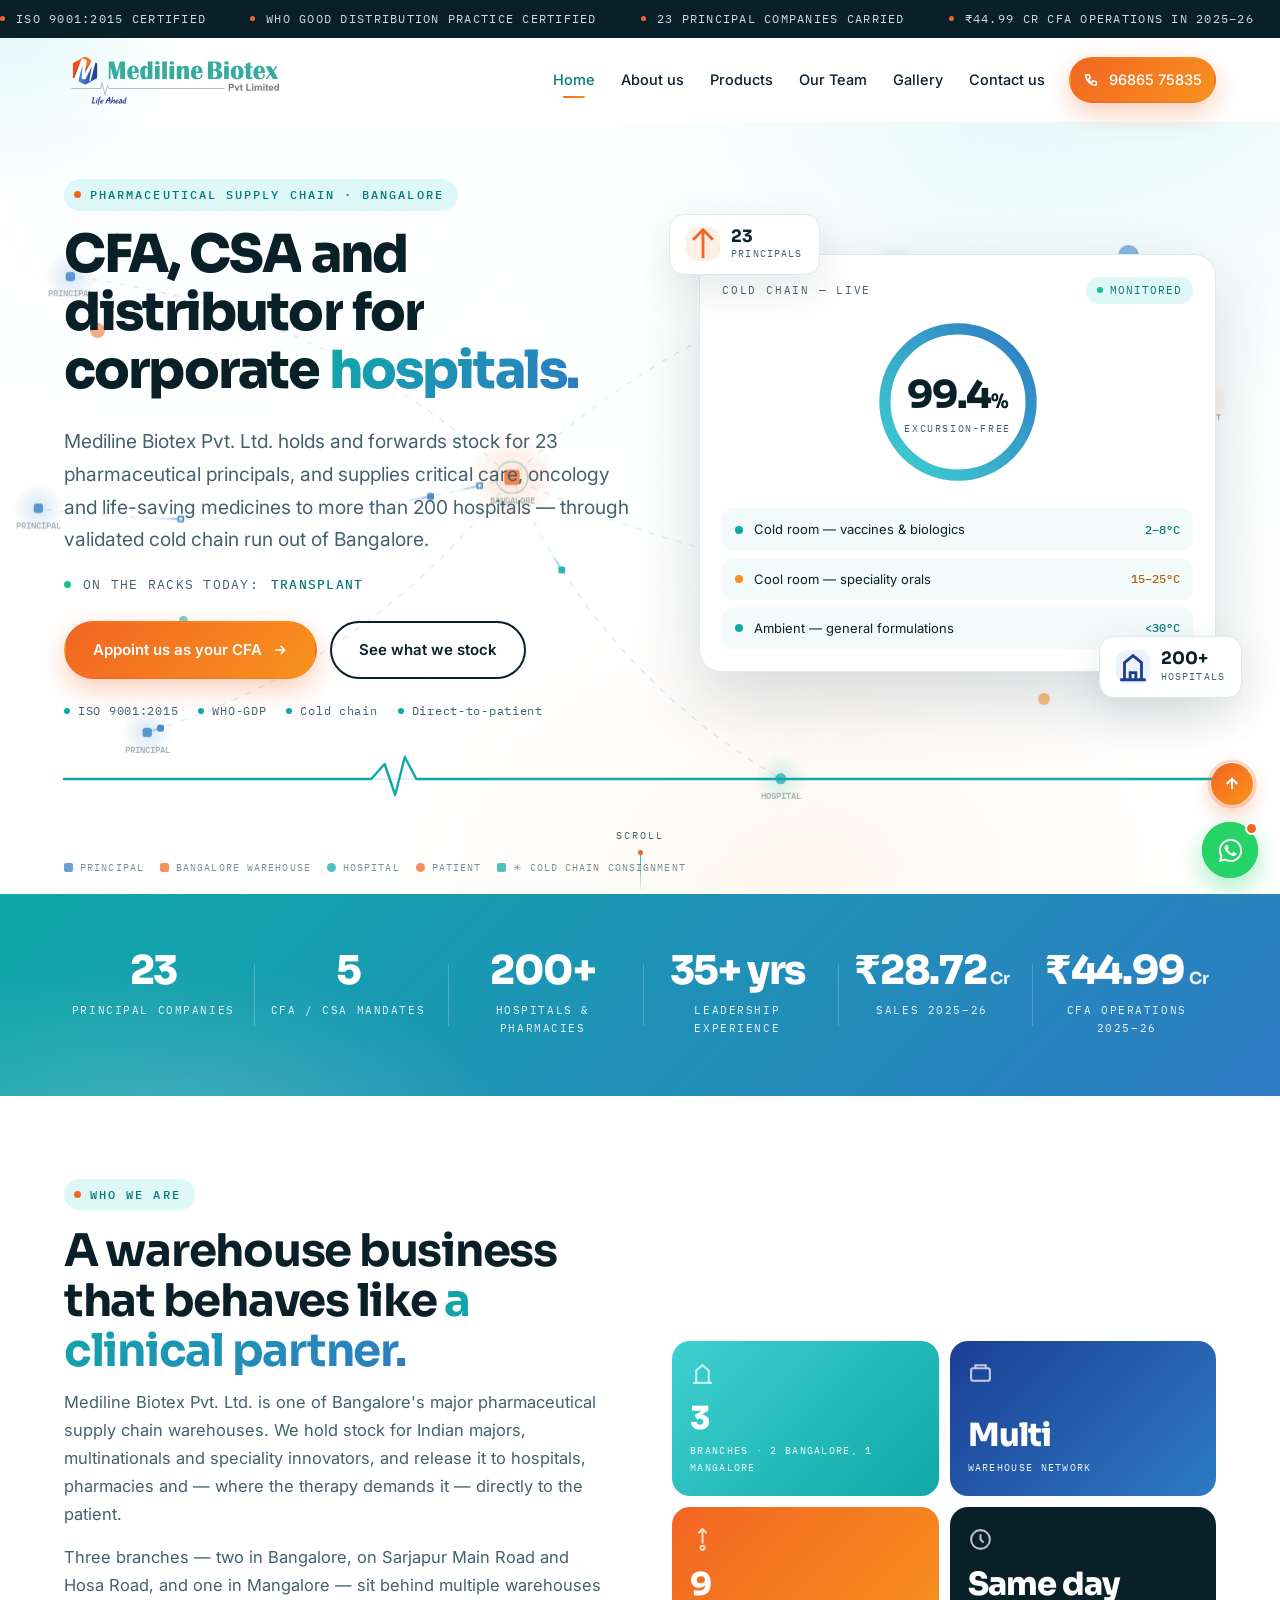
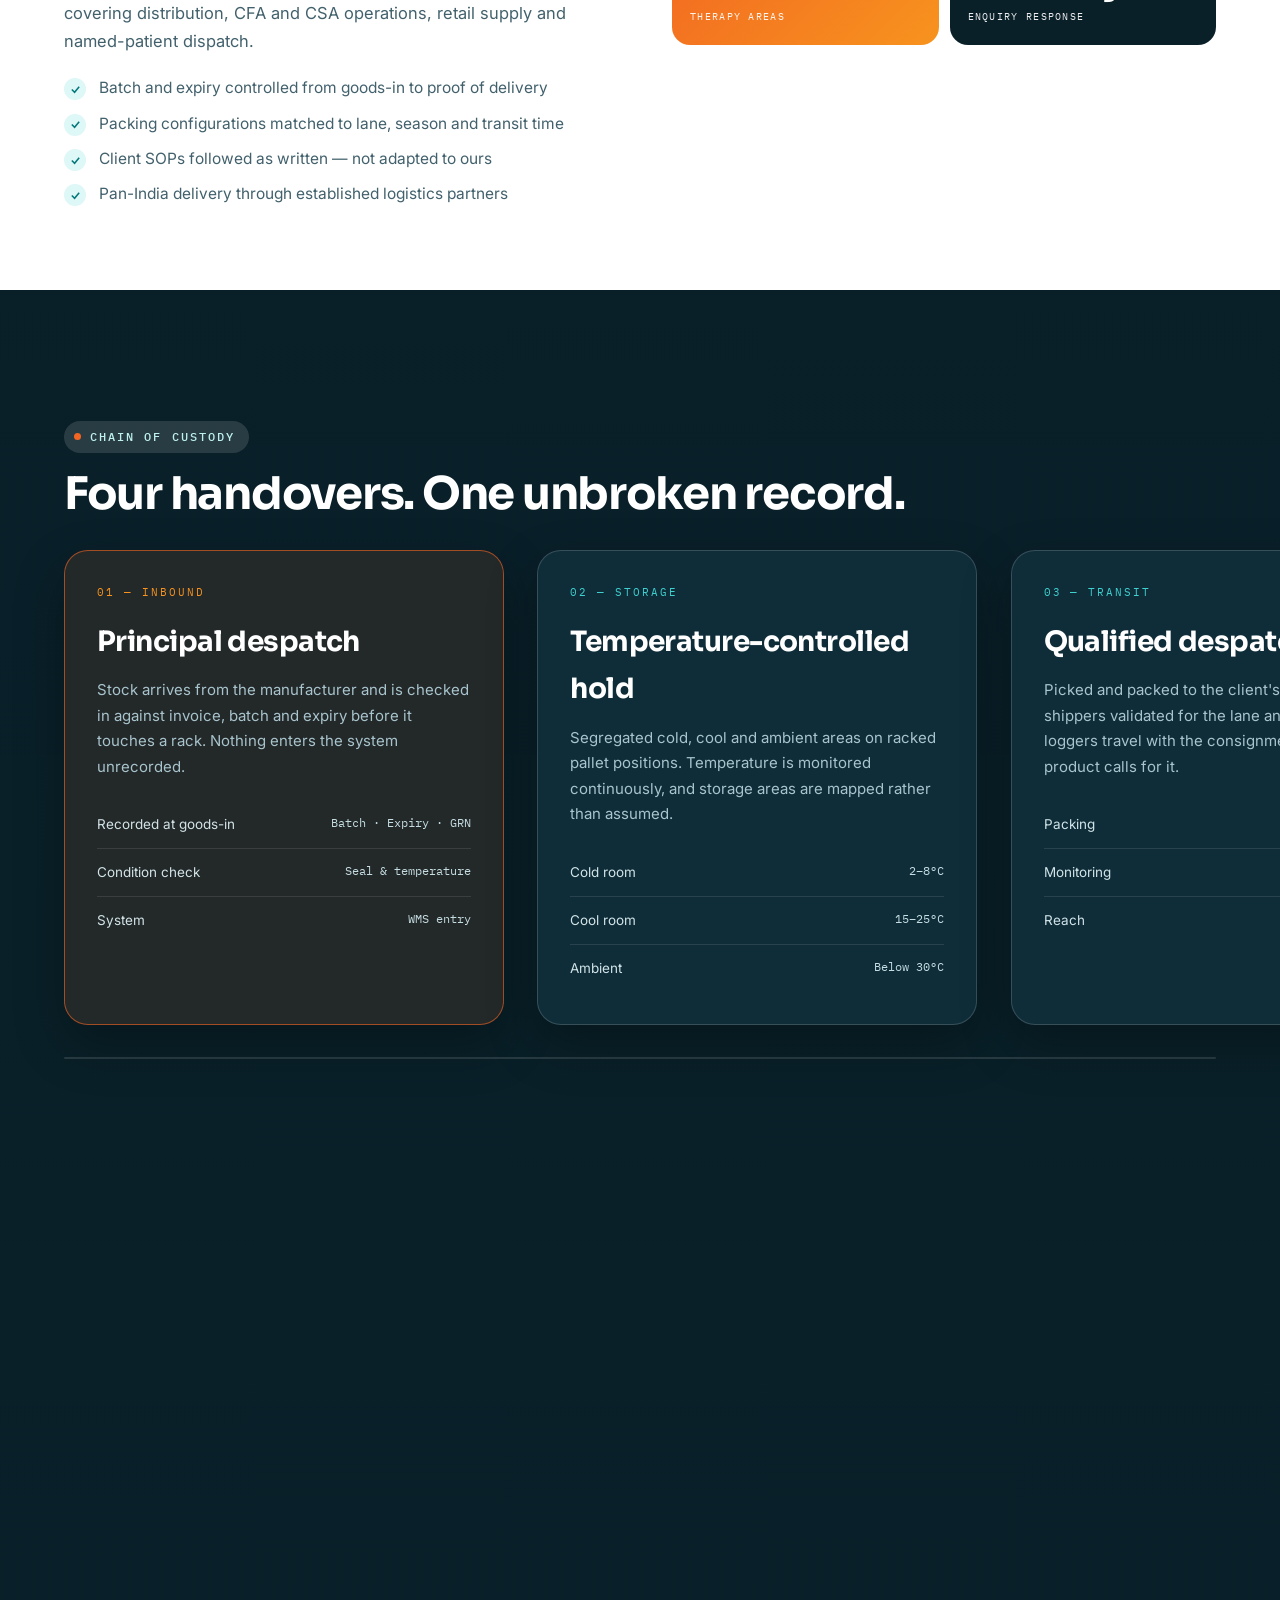
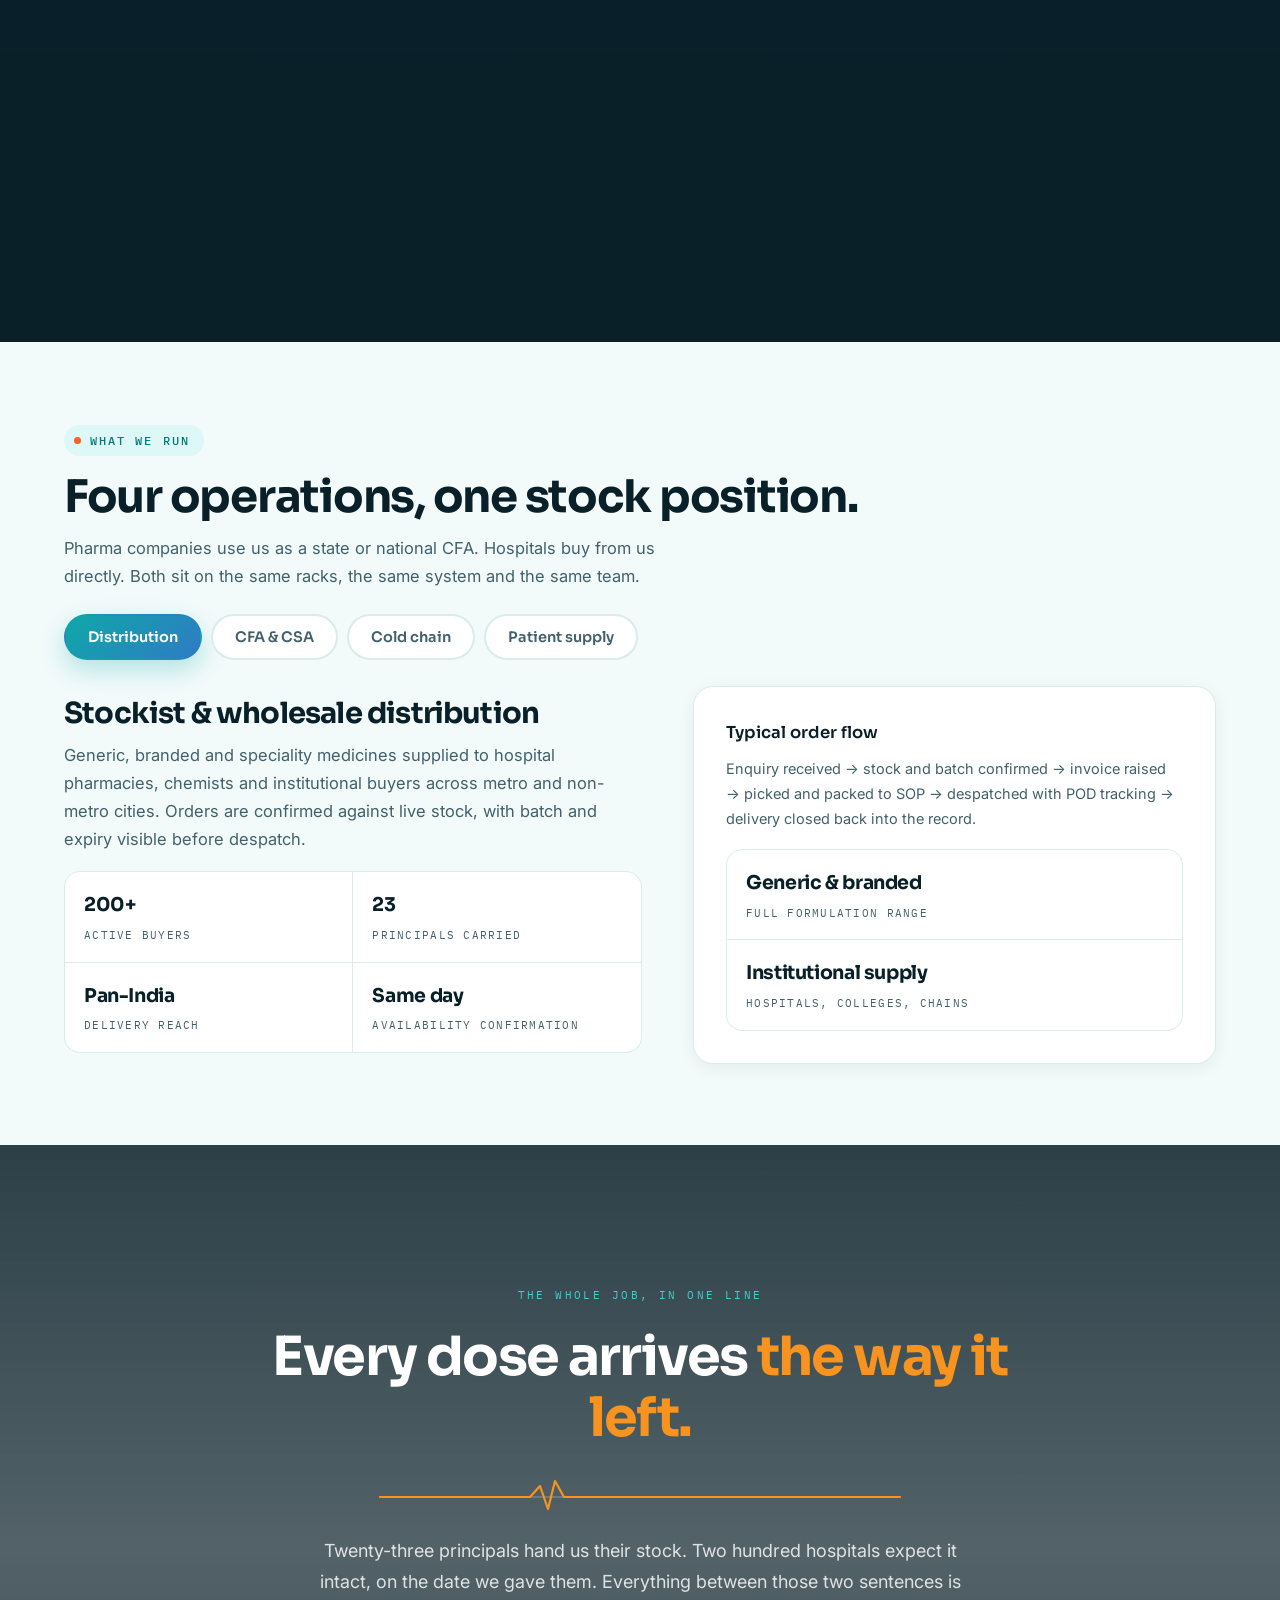
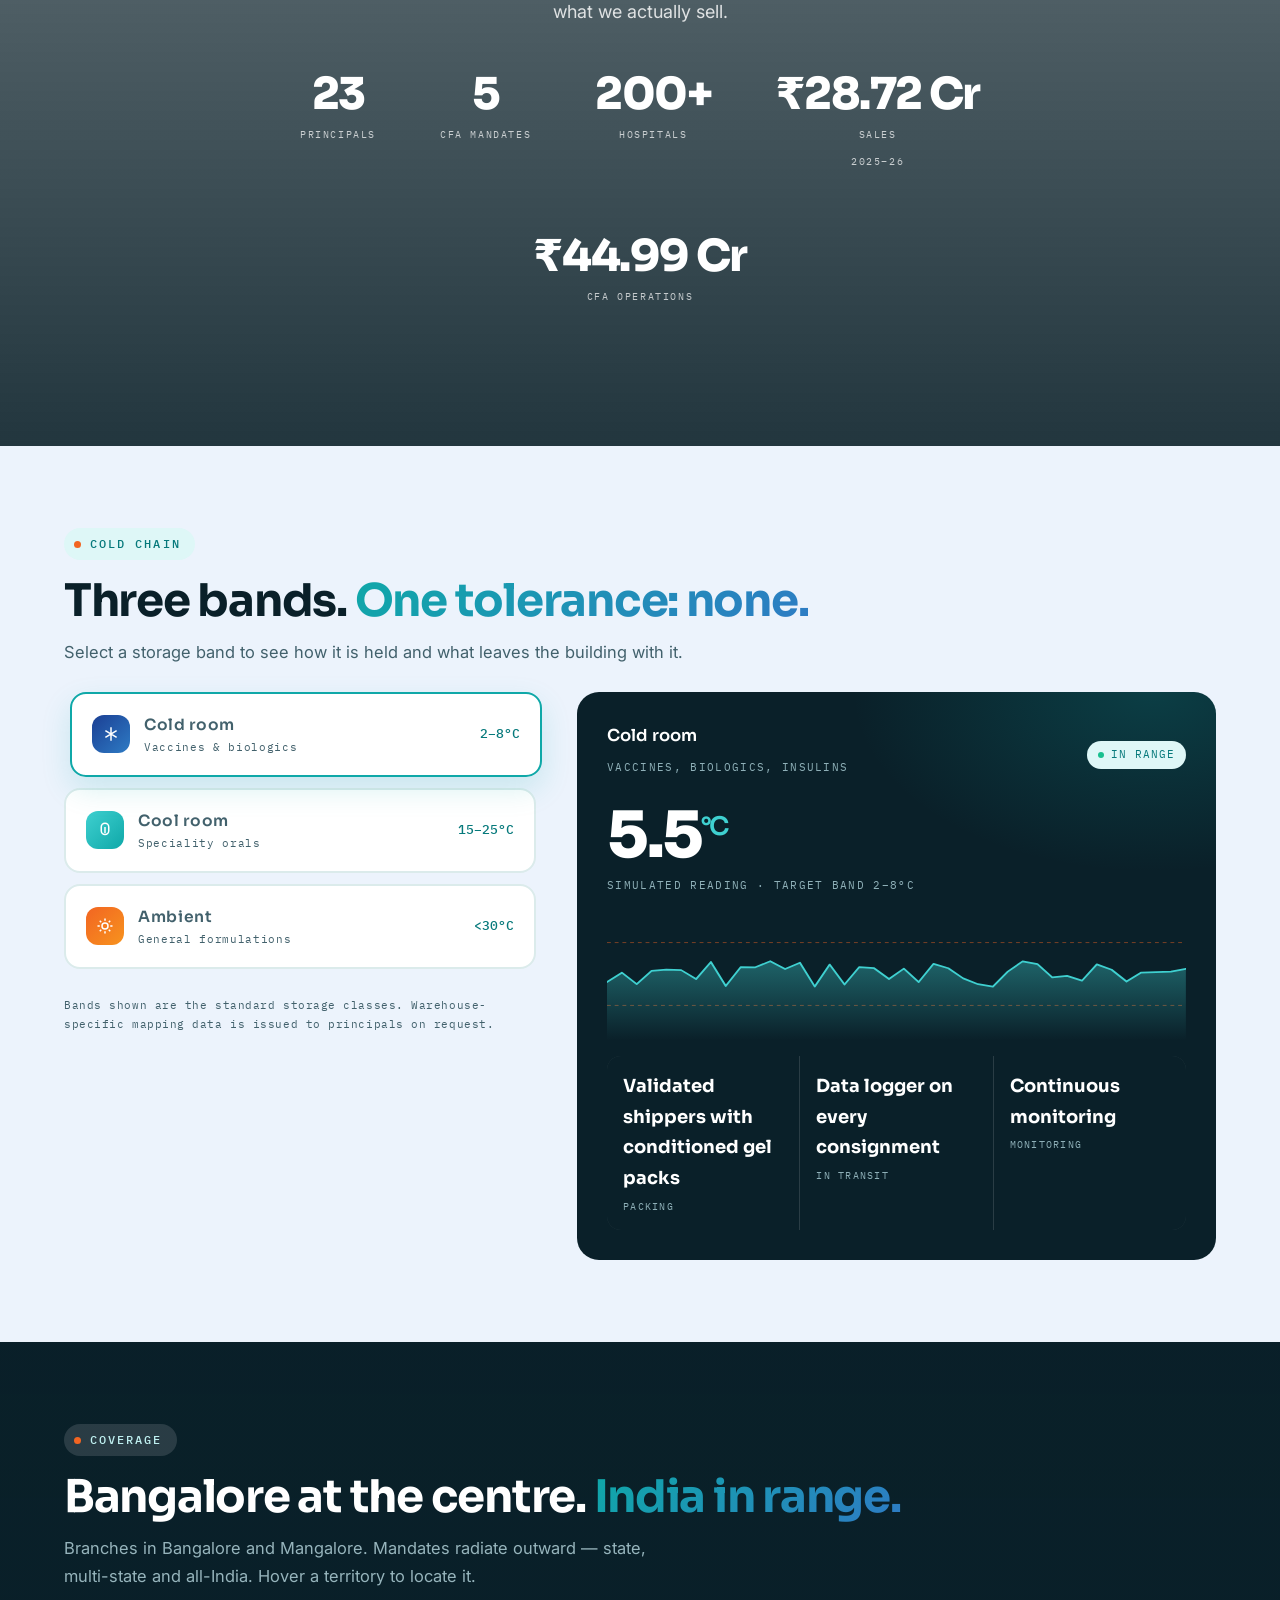
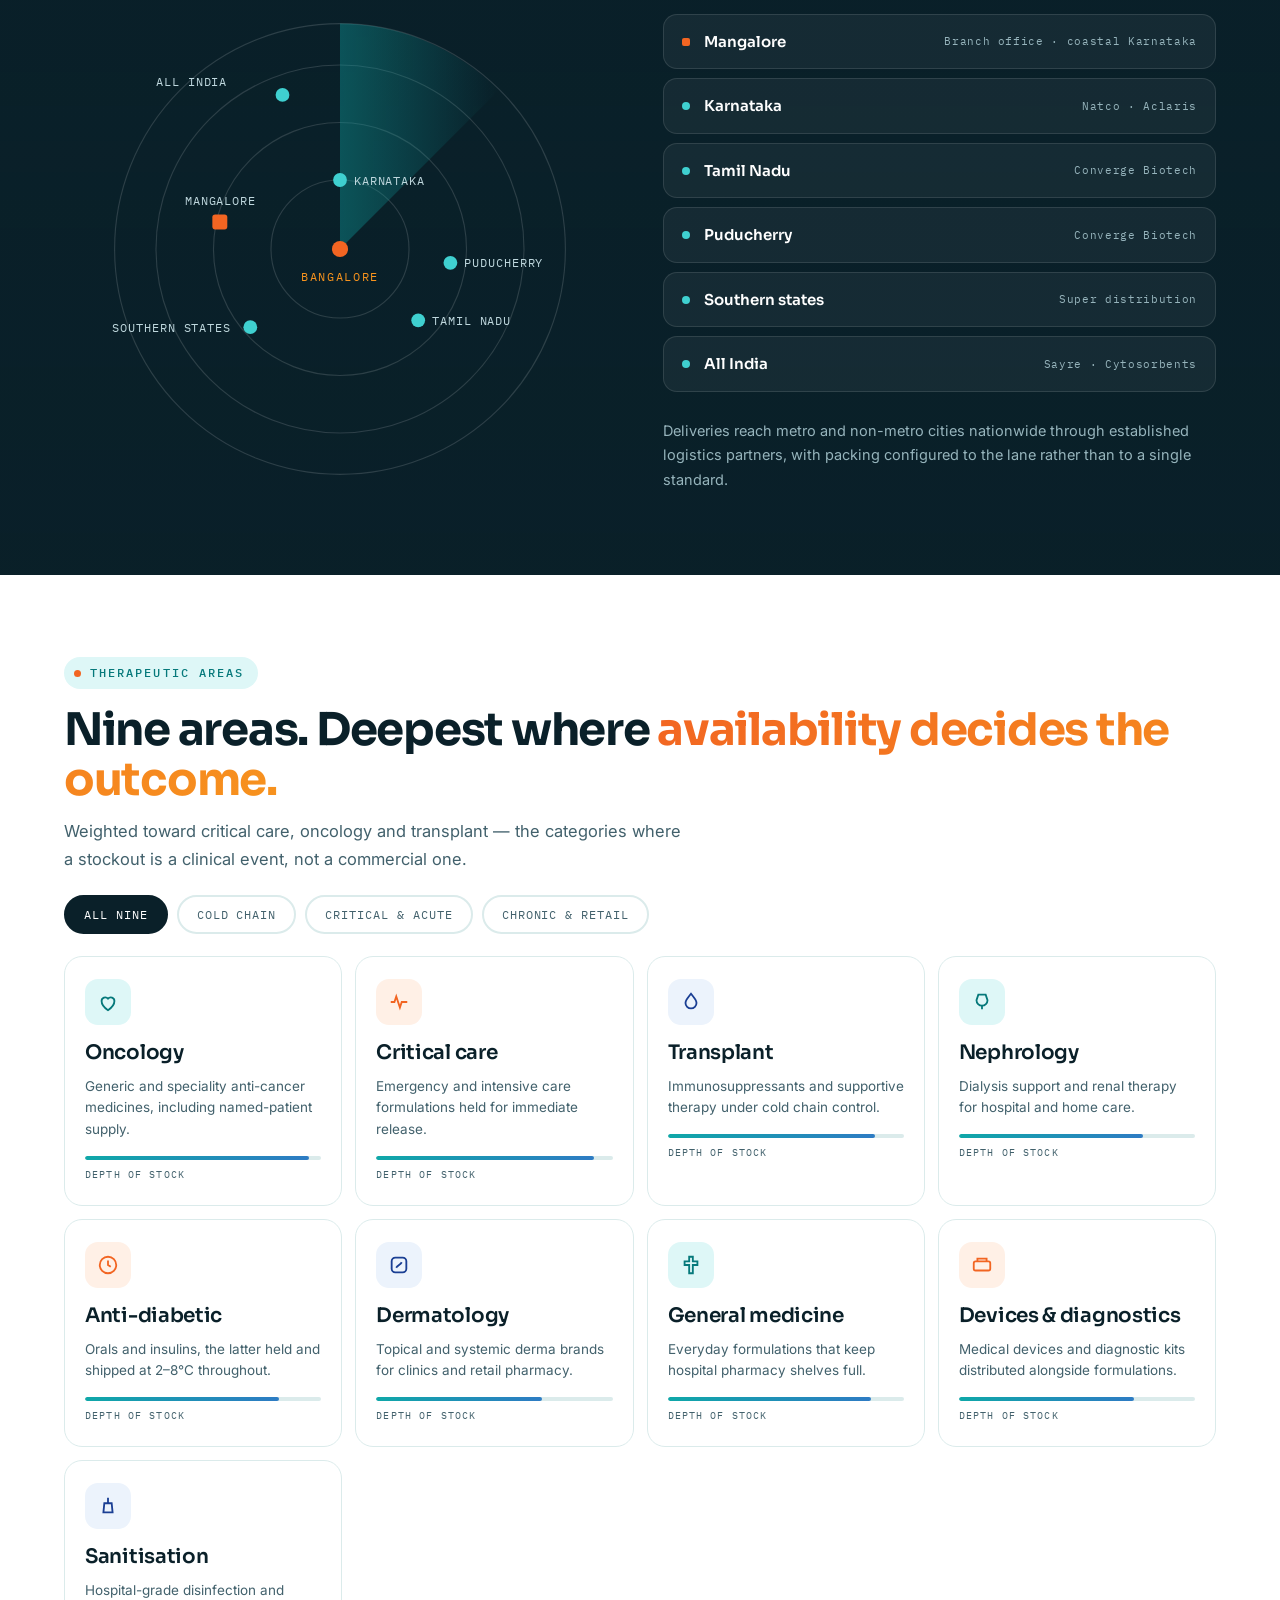
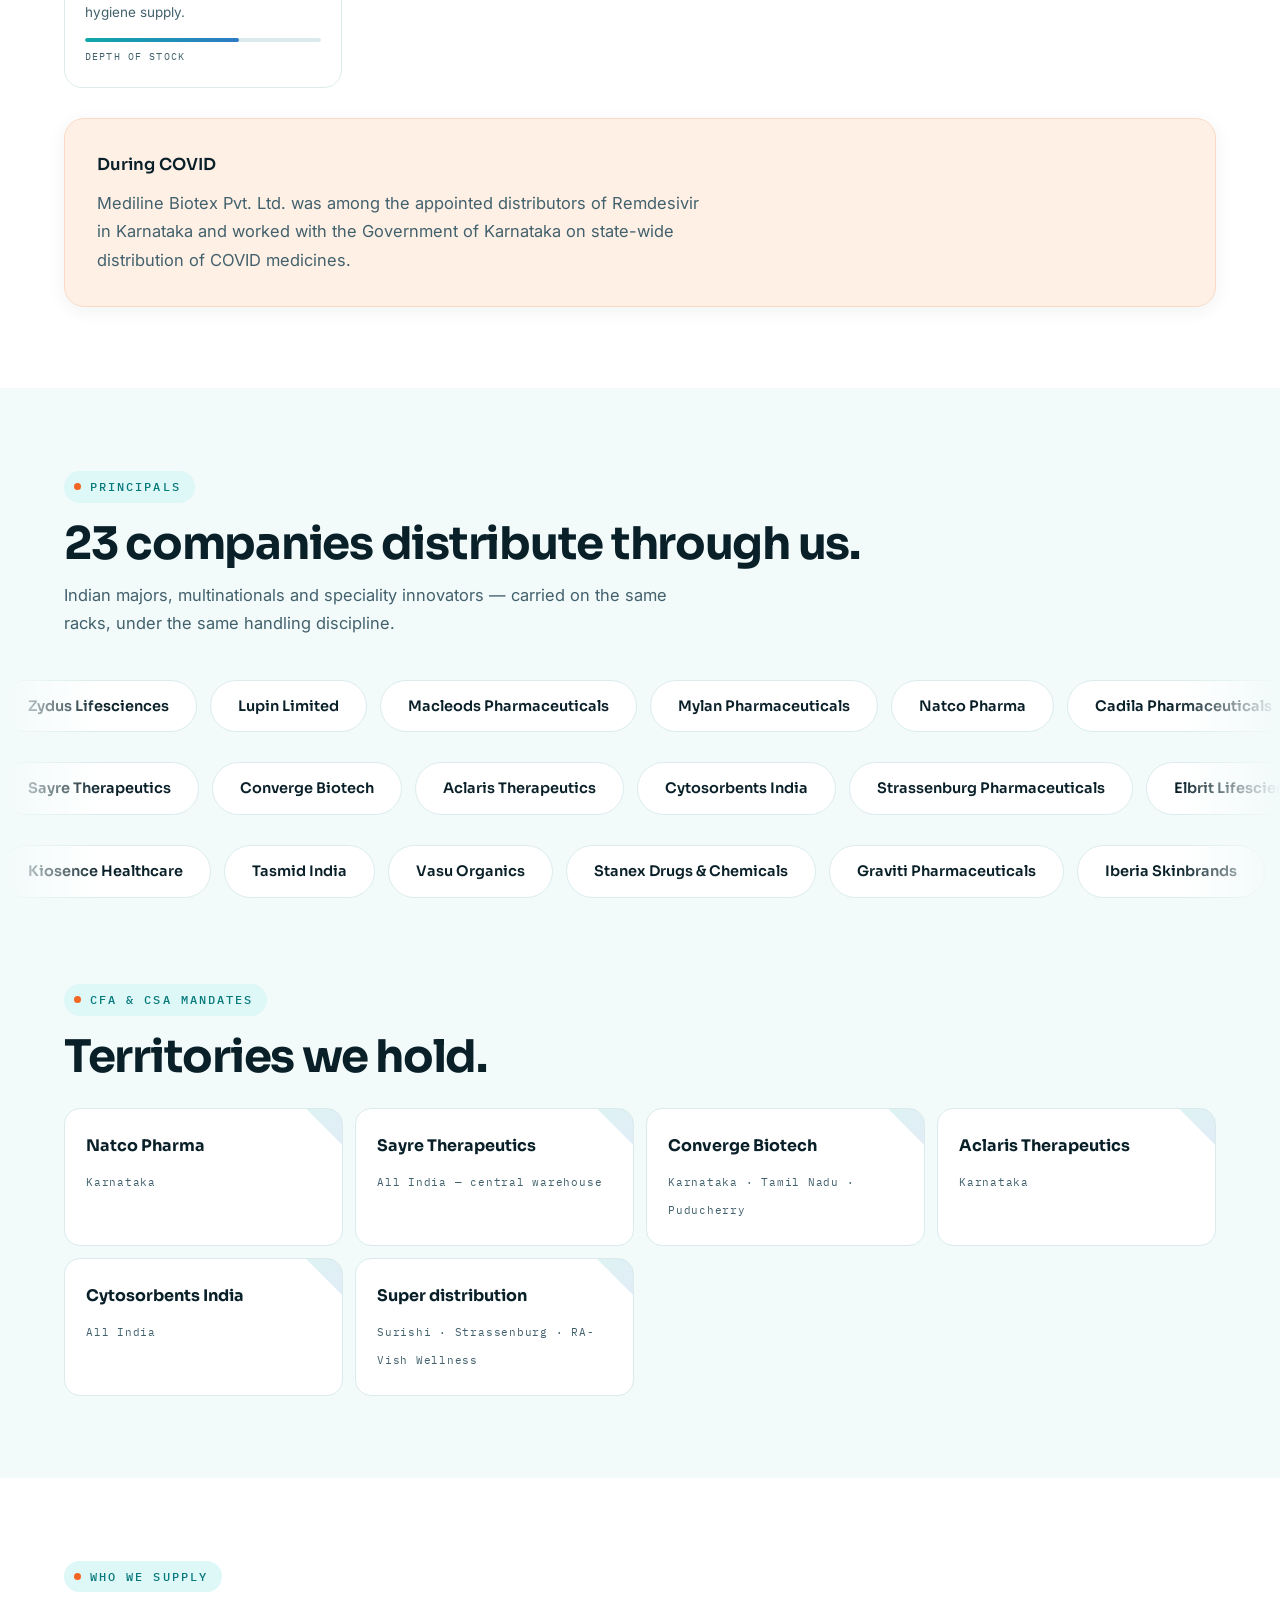
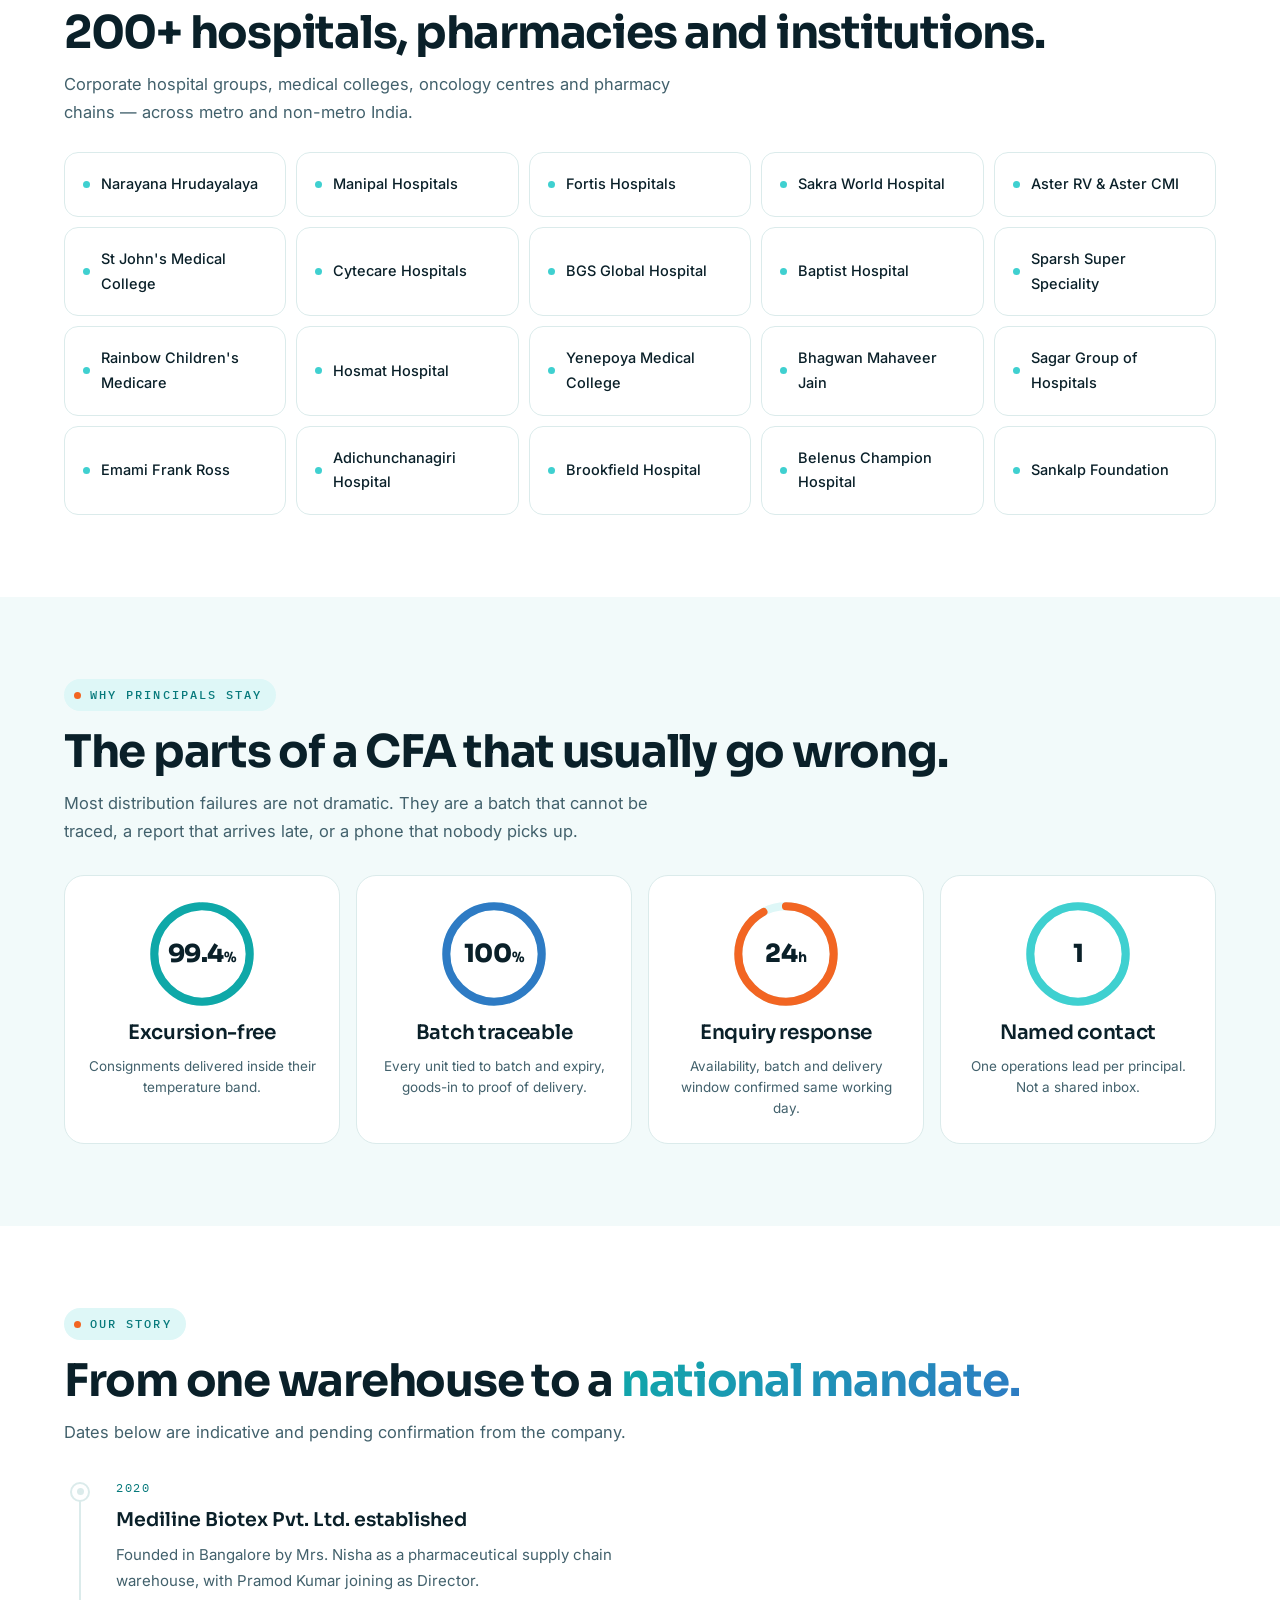
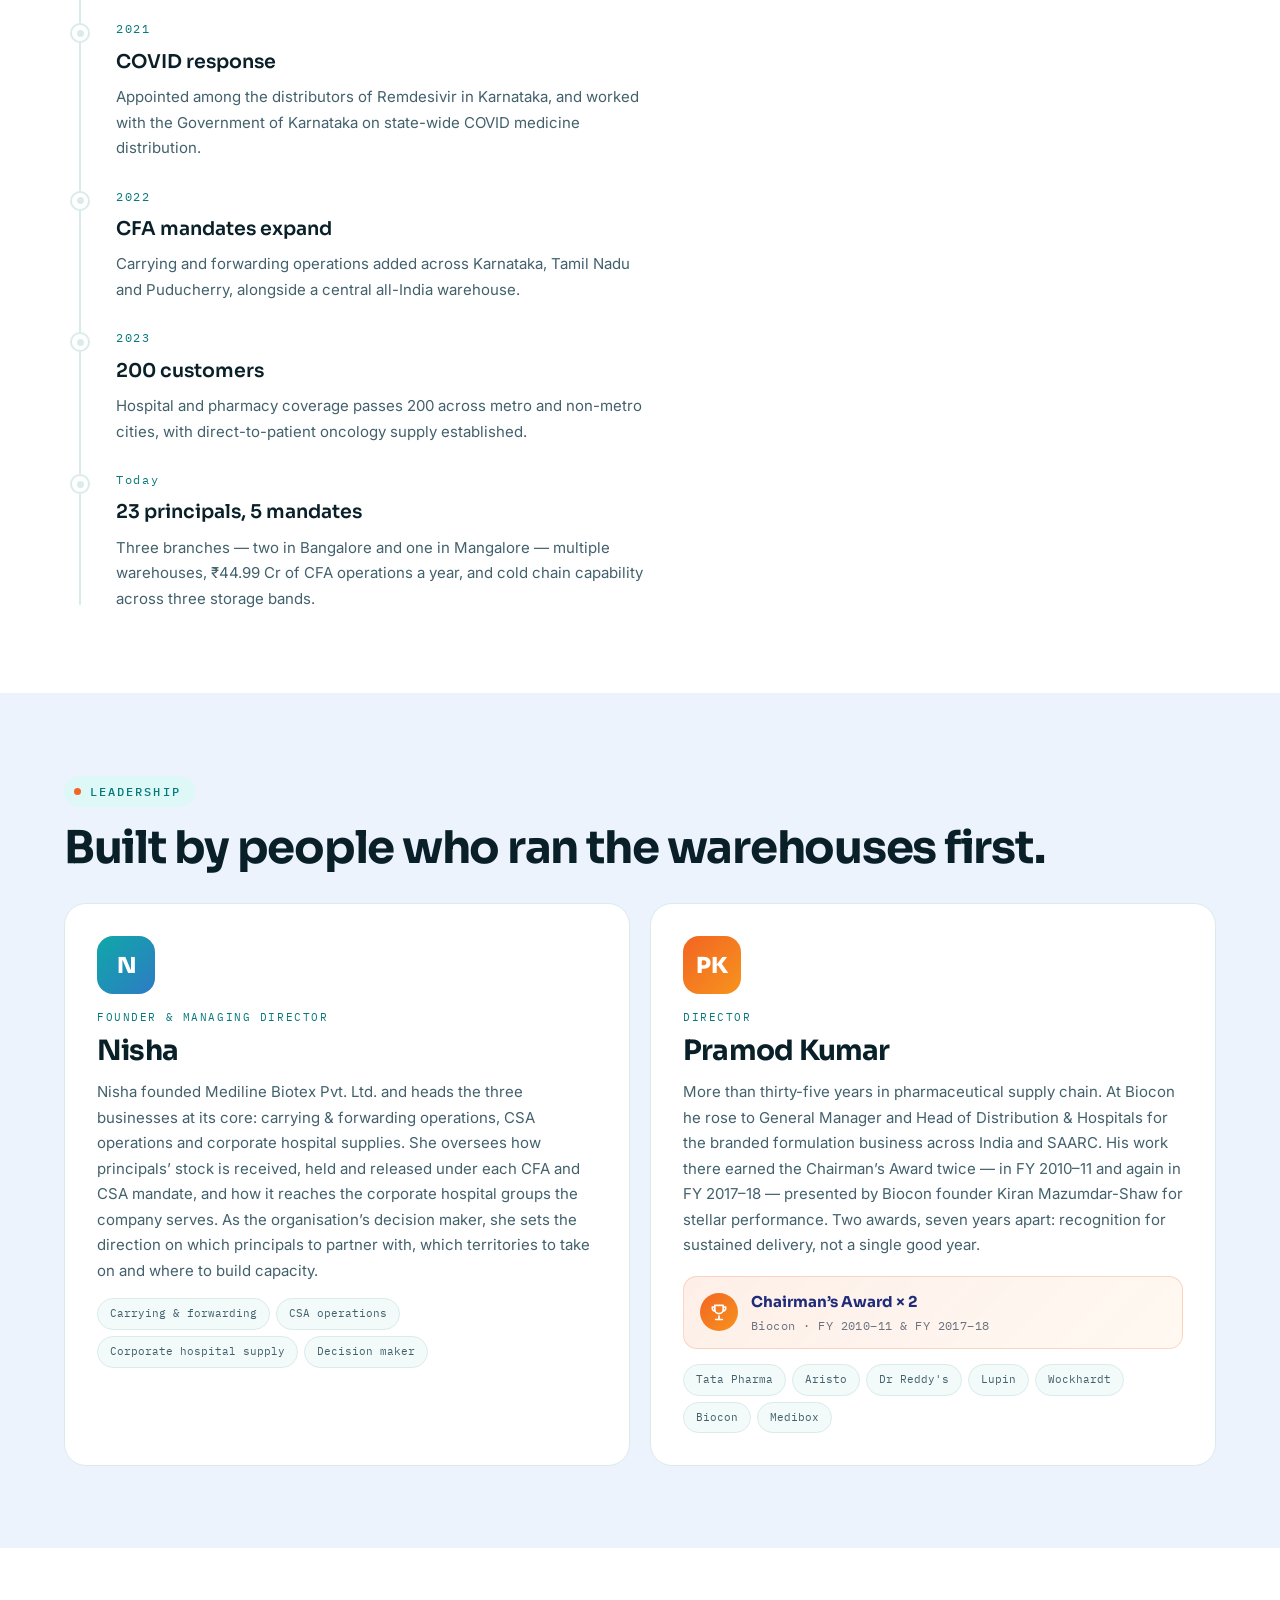
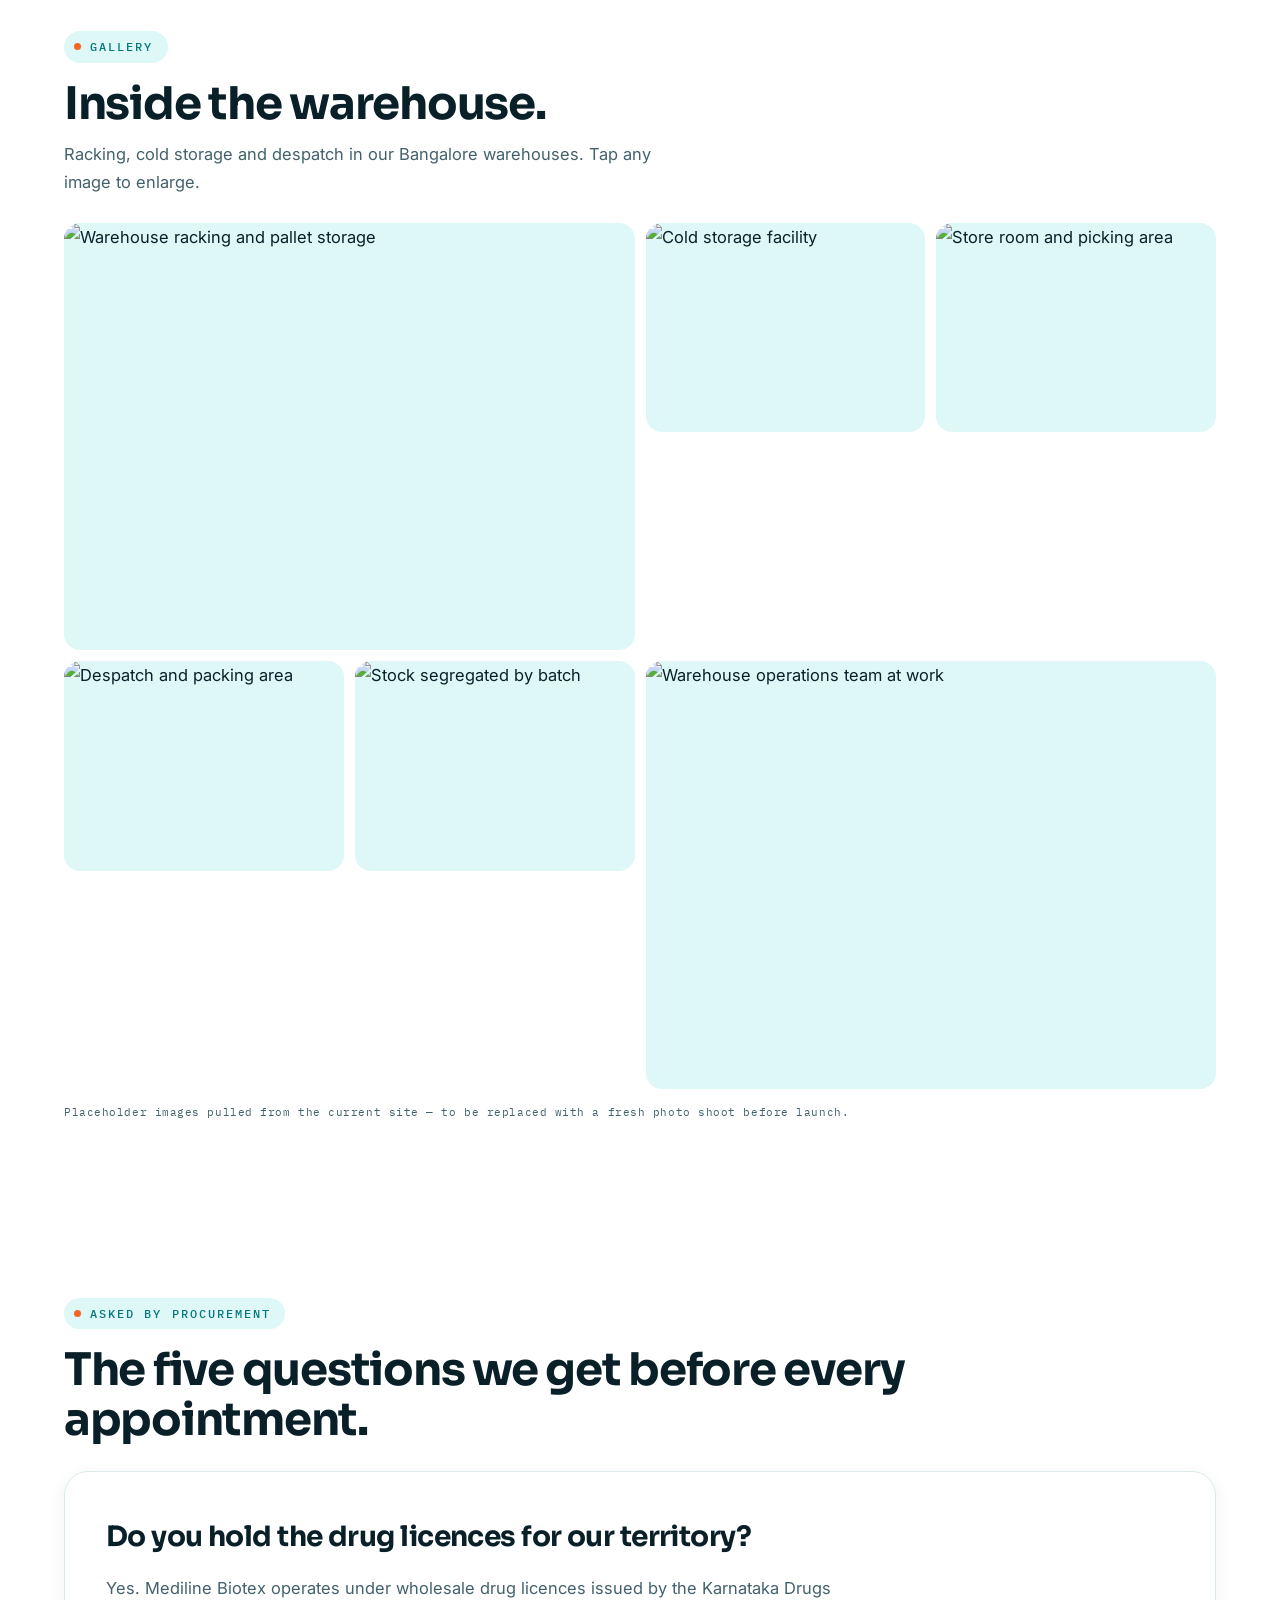
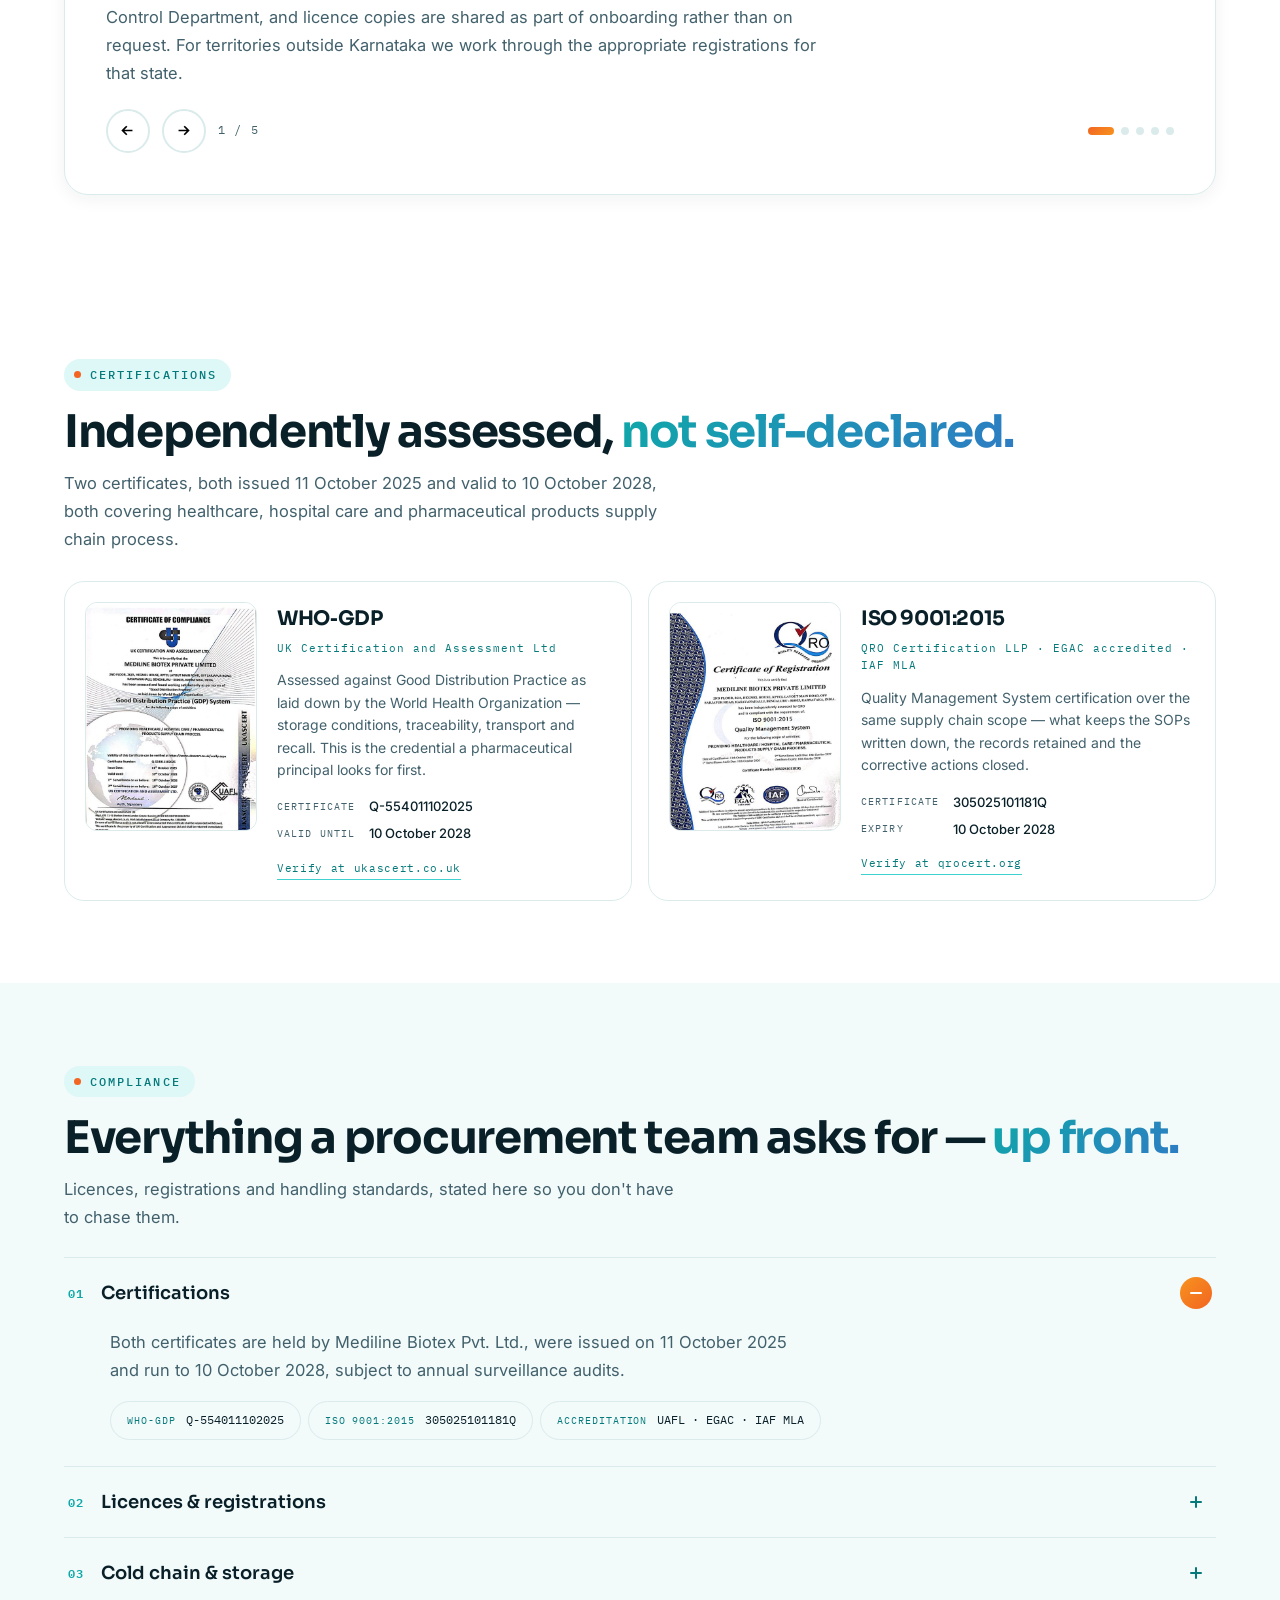
==== index.html @ 3baffec4 "v1" ====
<!DOCTYPE html>
<html lang="en">
<head>
<meta charset="utf-8">
<meta name="viewport" content="width=device-width, initial-scale=1">
<meta name="theme-color" content="#37AB9C">
<title>Mediline Biotex Pvt. Ltd. — CFA, CSA &amp; hospital distribution</title>
<meta name="description" content="CFA, CSA and distributor for corporate hospitals. ISO 9001:2015 and WHO-GDP certified, Bangalore &mdash; critical care, oncology and life-saving medicines to 200+ hospitals across India.">
<meta property="og:title" content="Mediline Biotex Pvt. Ltd. — CFA, CSA &amp; hospital distribution">
<meta property="og:description" content="CFA, CSA and distributor for corporate hospitals. ISO 9001:2015 and WHO-GDP certified, Bangalore &mdash; critical care, oncology and life-saving medicines to 200+ hospitals across India.">
<meta property="og:type" content="website">
<link rel="icon" type="image/svg+xml" href="assets/mark.svg">
<link rel="apple-touch-icon" href="assets/mediline-mark-512.png">
<link rel="preconnect" href="https://fonts.googleapis.com">
<link rel="preconnect" href="https://fonts.gstatic.com" crossorigin>
<link href="https://fonts.googleapis.com/css2?family=Sora:wght@400;600;700;800&family=Inter:wght@400;500;600&family=IBM+Plex+Mono:wght@400;500&display=swap" rel="stylesheet">
<link rel="stylesheet" href="assets/style.css">
</head>
<body>
<div id="glow"></div>
<div id="prog"></div>
<!-- ===== TICKER ===== -->
<div id="tick">
  <div class="tick-track" data-marq>
    <span><u></u> ISO 9001:2015 certified</span>
    <span><u></u> WHO Good Distribution Practice certified</span>
    <span><u></u> 23 principal companies carried</span>
    <span><u></u> &#8377;44.99 Cr CFA operations in 2025&ndash;26</span>
    <span><u></u> 5 CFA &amp; CSA mandates</span>
    <span><u></u> 200+ hospitals and pharmacies supplied</span>
    <span><u></u> 3 branches &mdash; Bangalore &amp; Mangalore</span>
    <span><u></u> Cold 2&ndash;8&deg;C &middot; Cool 15&ndash;25&deg;C &middot; Ambient below 30&deg;C</span>
    <span><u></u> Same-day availability confirmation</span>
  </div>
</div>
<!-- ===== HEADER ===== -->
<header id="hdr">
  <div class="wrap hdr-in">
    <a class="logo" href="index.html"><img src="assets/logo.svg" alt="Mediline Biotex Pvt. Ltd. — Life Ahead" width="585" height="166"></a>
    <nav class="nav" aria-label="Main">
      <a href="index.html" class="active">Home</a>
      <a href="about.html">About us</a>
      <a href="products.html">Products</a>
      <a href="team.html">Our Team</a>
      <a href="gallery.html">Gallery</a>
      <a href="contact.html">Contact us</a>
      <a class="btn btn-warm btn-sm" href="tel:+919686575835"><svg viewBox="0 0 24 24" fill="none" stroke="currentColor" stroke-width="2.2"><path d="M5 4h4l2 5-3 2a12 12 0 005 5l2-3 5 2v4a1 1 0 01-1 1A16 16 0 014 5a1 1 0 011-1z"/></svg> 96865&nbsp;75835</a>
    </nav>
    <button id="burger" type="button" aria-label="Open menu" aria-controls="drawer" aria-expanded="false"><span></span><span></span><span></span></button>
  </div>
</header>
<nav id="drawer" aria-label="Mobile menu">
  <p class="d-head">Menu</p>
  <a href="index.html" class="on">Home</a>
  <a href="about.html">About us</a>
  <a href="products.html">Products</a>
  <a href="team.html">Our Team</a>
  <a href="gallery.html">Gallery</a>
  <a href="contact.html">Contact us</a>
  <div class="d-actions">
    <a class="call" href="tel:+919686575835"><svg viewBox="0 0 24 24" fill="none" stroke="currentColor" stroke-width="2.2"><path d="M5 4h4l2 5-3 2a12 12 0 005 5l2-3 5 2v4a1 1 0 01-1 1A16 16 0 014 5a1 1 0 011-1z"/></svg> Call 96865&nbsp;75835</a>
    <a class="whats" href="https://wa.me/919686575835?text=Hi%20Mediline%20Biotex%2C%20I%27d%20like%20to%20enquire%20about%20" target="_blank" rel="noopener"><svg viewBox="0 0 32 32" fill="currentColor"><path d="M16.01 3.2c-7.06 0-12.8 5.74-12.8 12.8 0 2.26.59 4.46 1.72 6.4L3.2 28.8l6.57-1.7a12.74 12.74 0 006.24 1.6h.01c7.06 0 12.8-5.74 12.8-12.8 0-3.42-1.33-6.63-3.75-9.05a12.7 12.7 0 00-9.06-3.65zm0 23.34h-.01a10.6 10.6 0 01-5.4-1.48l-.39-.23-4.02 1.05 1.07-3.92-.25-.4a10.6 10.6 0 01-1.63-5.66c0-5.87 4.78-10.64 10.64-10.64 2.84 0 5.51 1.11 7.52 3.12a10.57 10.57 0 013.11 7.53c0 5.87-4.77 10.63-10.64 10.63zm5.83-7.96c-.32-.16-1.89-.93-2.18-1.04-.29-.11-.5-.16-.71.16-.21.32-.82 1.04-1.01 1.25-.18.21-.37.24-.69.08-.32-.16-1.35-.5-2.57-1.59-.95-.85-1.59-1.89-1.78-2.21-.18-.32-.02-.5.14-.66.15-.14.32-.37.48-.56.16-.19.21-.32.32-.53.11-.21.05-.4-.03-.56-.08-.16-.71-1.73-.98-2.36-.26-.62-.52-.54-.71-.55l-.61-.01c-.21 0-.56.08-.85.4-.29.32-1.11 1.09-1.11 2.65s1.14 3.08 1.3 3.29c.16.21 2.24 3.42 5.43 4.8.76.33 1.35.52 1.81.67.76.24 1.45.21 2 .13.61-.09 1.89-.77 2.15-1.52.27-.75.27-1.38.19-1.52-.08-.13-.29-.21-.61-.37z"/></svg> WhatsApp us</a>
  </div>
  <p class="d-foot">2nd Floor, No. 51, Sarjapur Main Road<br>Kaikondrahalli, Bengaluru 560035<br>Branches: Hosa Road &middot; Mangalore</p>
</nav>
<div id="navScrim"></div>
<!-- ===== HERO ===== -->
<section id="hero">
  <div class="hero-photo" style="background-image:url('https://images.unsplash.com/photo-1553413077-190dd305871c?auto=format&fit=crop&w=2400&q=72')"></div>
  <div class="hero-wash"></div>
  <canvas id="net"></canvas>
  <span class="blob b1" data-par="0.16"></span>
  <span class="blob b2" data-par="-0.1"></span>
  <span class="blob b3" data-par="0.22"></span>
  <span class="blob b4" data-par="-0.14"></span>

  <div class="wrap">
    <div class="hero-grid">
      <div>
        <p class="eyebrow"><i></i> Pharmaceutical supply chain · Bangalore</p>
        <h1 class="h1" data-split>CFA, CSA and distributor for corporate <em class="grad-text">hospitals.</em></h1>
        <p class="lede" style="margin-top:24px">Mediline Biotex Pvt. Ltd. holds and forwards stock for 23 pharmaceutical principals, and supplies critical care, oncology and life-saving medicines to more than 200 hospitals &mdash; through validated cold chain run out of Bangalore.</p>
        <p class="rotator"><u></u> On the racks today: <b data-rotate="Oncology|Critical care|Transplant|Insulins|Nephrology|Diagnostics">Oncology</b></p>
        <div class="hero-cta">
          <a class="btn btn-warm" href="contact.html">Appoint us as your CFA
            <svg viewBox="0 0 24 24" fill="none" stroke="currentColor" stroke-width="2.4"><path d="M5 12h14M13 6l6 6-6 6"/></svg></a>
          <a class="btn btn-out" href="products.html">See what we stock</a>
        </div>
        <div class="hero-tick">
          <span><b></b> ISO 9001:2015</span><span><b></b> WHO-GDP</span>
          <span><b></b> Cold chain</span><span><b></b> Direct-to-patient</span>
        </div>
      </div>

      <div class="hero-vis rv-r">
        <div class="float-chip fc1">
          <span class="ico" style="background:var(--peach);color:var(--orange)">
            <svg viewBox="0 0 24 24" fill="none" stroke="currentColor" stroke-width="2"><path d="M12 2v20M5 9l7-7 7 7"/></svg></span>
          <span><b class="count" data-to="23">23</b><small>Principals</small></span>
        </div>
        <div class="float-chip fc2">
          <span class="ico" style="background:var(--sky);color:var(--blue-dk)">
            <svg viewBox="0 0 24 24" fill="none" stroke="currentColor" stroke-width="2"><path d="M3 21h18M6 21V9l6-5 6 5v12M10 21v-5h4v5"/></svg></span>
          <span><b class="count" data-to="200" data-suffix="+">200+</b><small>Hospitals</small></span>
        </div>

        <div class="vis-card" data-tilt>
          <div class="vis-head"><p>Cold chain — live</p><span class="live"><i></i> MONITORED</span></div>
          <div class="gauge">
            <svg viewBox="0 0 200 200">
              <defs><linearGradient id="gg" x1="0" y1="0" x2="1" y2="1">
                <stop offset="0%" stop-color="#3FD0D0"/><stop offset="100%" stop-color="#2E7BC4"/>
              </linearGradient></defs>
              <circle class="bg" cx="100" cy="100" r="85"/>
              <circle class="fg" id="gaugeArc" cx="100" cy="100" r="85"/>
            </svg>
            <div class="val"><b><span class="count" data-target="99.4" data-decimals="1">99.4</span><span class="unit">%</span></b>
              <span>Excursion-free</span></div>
          </div>
          <div class="vis-rows">
            <div class="vrow"><u></u> Cold room — vaccines &amp; biologics <em>2–8°C</em></div>
            <div class="vrow warm"><u></u> Cool room — speciality orals <em>15–25°C</em></div>
            <div class="vrow"><u></u> Ambient — general formulations <em>&lt;30°C</em></div>
          </div>
        </div>
      </div>
    </div>

    <div class="pulse-wrap">
      <svg class="pulse" viewBox="0 0 1200 44" preserveAspectRatio="none" aria-hidden="true">
        <path class="flat" d="M0 22 H1200"/>
        <path class="live-line" d="M0 22 H320 l14 -15 l11 31 l10 -38 l12 22 H1200"/>
      </svg>
    </div>

    <div class="scroll-cue"><span>Scroll</span><i></i></div>
  </div>

  <div class="net-key" aria-hidden="true">
    <span><i style="background:#2E7BC4"></i> Principal</span>
    <span><i style="background:#F26522"></i> Bangalore warehouse</span>
    <span><i style="background:#0FA8A8;border-radius:50%"></i> Hospital</span>
    <span><i style="background:#F26522;border-radius:50%"></i> Patient</span>
    <span><i style="background:#0FA8A8"></i> ✳ Cold chain consignment</span>
  </div>
</section>

<!-- ===== STATS ===== -->
<section  class="px" id="stats">
  <div class="px-frame"><div class="px-bg" style="background-image:url('https://images.unsplash.com/photo-1587293852726-70cdb56c2866?auto=format&fit=crop&w=2000&q=72')"></div><div class="px-veil veil-brand"></div></div>
  <div class="wrap">
    <div class="stat-grid">
      <div class="stat rv"><b class="count" data-to="23">23</b><span>Principal companies</span></div>
      <div class="stat rv"><b class="count" data-to="5">5</b><span>CFA / CSA mandates</span></div>
      <div class="stat rv"><b class="count" data-to="200" data-suffix="+">200+</b><span>Hospitals &amp; pharmacies</span></div>
      <div class="stat rv"><b class="count" data-to="35" data-suffix="+ yrs">35+ yrs</b><span>Leadership experience</span></div>
      <div class="stat rv"><b>&#8377;<span class="count" data-target="28.72" data-decimals="2">28.72</span><i class="u">Cr</i></b><span>Sales <span class="nw">2025&ndash;26</span></span></div>
      <div class="stat rv"><b>&#8377;<span class="count" data-target="44.99" data-decimals="2">44.99</span><i class="u">Cr</i></b><span>CFA operations <span class="nw">2025&ndash;26</span></span></div>
    </div>
  </div>
</section>

<!-- ===== ABOUT ===== -->
<section class="sec" id="about">
  <div class="wrap">
    <div class="about-grid">
      <div class="rv-l">
        <p class="eyebrow"><i></i> Who we are</p>
        <h2 class="h2">A warehouse business that behaves like <span class="grad-text">a clinical partner.</span></h2>
        <p class="sub">Mediline Biotex Pvt. Ltd. is one of Bangalore's major pharmaceutical supply chain warehouses. We hold stock for Indian majors, multinationals and speciality innovators, and release it to hospitals, pharmacies and — where the therapy demands it — directly to the patient.</p>
        <p class="sub" style="margin-top:15px">Three branches &mdash; two in Bangalore, on Sarjapur Main Road and Hosa Road, and one in Mangalore &mdash; sit behind multiple warehouses covering distribution, CFA and CSA operations, retail supply and named-patient dispatch.</p>
        <ul class="pill-list">
          <li><span class="ck"><svg viewBox="0 0 24 24" fill="none" stroke="#06797B" stroke-width="3.4"><path d="M4 12l6 6L20 6"/></svg></span> Batch and expiry controlled from goods-in to proof of delivery</li>
          <li><span class="ck"><svg viewBox="0 0 24 24" fill="none" stroke="#06797B" stroke-width="3.4"><path d="M4 12l6 6L20 6"/></svg></span> Packing configurations matched to lane, season and transit time</li>
          <li><span class="ck"><svg viewBox="0 0 24 24" fill="none" stroke="#06797B" stroke-width="3.4"><path d="M4 12l6 6L20 6"/></svg></span> Client SOPs followed as written — not adapted to ours</li>
          <li><span class="ck"><svg viewBox="0 0 24 24" fill="none" stroke="#06797B" stroke-width="3.4"><path d="M4 12l6 6L20 6"/></svg></span> Pan-India delivery through established logistics partners</li>
        </ul>
      </div>
      <div class="mosaic rv-r">
        <div class="tile t1"><svg viewBox="0 0 24 24" fill="none" stroke="#fff" stroke-width="2"><path d="M3 21h18M6 21V9l6-5 6 5v12"/></svg><b>3</b><span>Branches &middot; 2 Bangalore, 1 Mangalore</span></div>
        <div class="tile t2"><svg viewBox="0 0 24 24" fill="none" stroke="#fff" stroke-width="2"><rect x="3" y="7" width="18" height="12" rx="2"/><path d="M7 7V4h10v3"/></svg><b>Multi</b><span>Warehouse network</span></div>
        <div class="tile t3"><svg viewBox="0 0 24 24" fill="none" stroke="#fff" stroke-width="2"><path d="M12 2v14M8 6l4-4 4 4"/><circle cx="12" cy="20" r="2"/></svg><b>9</b><span>Therapy areas</span></div>
        <div class="tile t4"><svg viewBox="0 0 24 24" fill="none" stroke="#fff" stroke-width="2"><circle cx="12" cy="12" r="9"/><path d="M12 7v5l3 3"/></svg><b>Same day</b><span>Enquiry response</span></div>
      </div>
    </div>
  </div>
</section>

<!-- ===== PINNED HORIZONTAL PROCESS ===== -->
<section  class="px" id="flow">
  <div class="px-frame"><div class="px-bg" style="background-image:url('https://images.unsplash.com/photo-1586528116022-aeda1613c63d?auto=format&fit=crop&w=2000&q=72')"></div><div class="px-veil veil-ink"></div></div>
  <div id="flowTrack">
    <div class="flow-head">
      <div class="wrap">
        <p class="eyebrow on-dark"><i></i> Chain of custody</p>
        <h2 class="h2" style="color:#fff">Four handovers. One unbroken record.</h2>
      </div>
    </div>

    <div id="flowInner">
      <article class="stage" data-stage="0">
        <span class="n">01 — INBOUND</span>
        <h3>Principal despatch</h3>
        <p>Stock arrives from the manufacturer and is checked in against invoice, batch and expiry before it touches a rack. Nothing enters the system unrecorded.</p>
        <div class="kvs">
          <div class="kv"><span>Recorded at goods-in</span><em>Batch · Expiry · GRN</em></div>
          <div class="kv"><span>Condition check</span><em>Seal &amp; temperature</em></div>
          <div class="kv"><span>System</span><em>WMS entry</em></div>
        </div>
      </article>
      <article class="stage" data-stage="1">
        <span class="n">02 — STORAGE</span>
        <h3>Temperature-controlled hold</h3>
        <p>Segregated cold, cool and ambient areas on racked pallet positions. Temperature is monitored continuously, and storage areas are mapped rather than assumed.</p>
        <div class="kvs">
          <div class="kv"><span>Cold room</span><em>2–8°C</em></div>
          <div class="kv"><span>Cool room</span><em>15–25°C</em></div>
          <div class="kv"><span>Ambient</span><em>Below 30°C</em></div>
        </div>
      </article>
      <article class="stage" data-stage="2">
        <span class="n">03 — TRANSIT</span>
        <h3>Qualified despatch</h3>
        <p>Picked and packed to the client's own SOP, in shippers validated for the lane and the season. Data loggers travel with the consignment where the product calls for it.</p>
        <div class="kvs">
          <div class="kv"><span>Packing</span><em>Validated shippers</em></div>
          <div class="kv"><span>Monitoring</span><em>Data loggers</em></div>
          <div class="kv"><span>Reach</span><em>Pan-India partners</em></div>
        </div>
      </article>
      <article class="stage" data-stage="3">
        <span class="n">04 — DELIVERY</span>
        <h3>Hospital or patient</h3>
        <p>Handed to the hospital pharmacy or direct to the patient. Proof of delivery closes back into the record, and any excursion is reported rather than absorbed.</p>
        <div class="kvs">
          <div class="kv"><span>Closure</span><em>Proof of delivery</em></div>
          <div class="kv"><span>Exceptions</span><em>Excursion report</em></div>
          <div class="kv"><span>Named patient</span><em>Prescription verified</em></div>
        </div>
      </article>
    </div>
    <div class="flow-bar"><i id="flowFill"></i></div>
  </div>
</section>

<!-- ===== CAPABILITIES ===== -->
<section class="sec sec-mist" id="capabilities">
  <div class="wrap">
    <div class="rv">
      <p class="eyebrow"><i></i> What we run</p>
      <h2 class="h2">Four operations, one stock position.</h2>
      <p class="sub">Pharma companies use us as a state or national CFA. Hospitals buy from us directly. Both sit on the same racks, the same system and the same team.</p>
    </div>
    <div class="tabs rv">
      <button type="button" class="tab on" data-pane="p1">Distribution</button>
      <button type="button" class="tab" data-pane="p2">CFA &amp; CSA</button>
      <button type="button" class="tab" data-pane="p3">Cold chain</button>
      <button type="button" class="tab" data-pane="p4">Patient supply</button>
    </div>
    <div class="panes rv">
      <div class="pane on" id="p1"><div class="pane-grid">
        <div><h3 class="h2" style="font-size:29px">Stockist &amp; wholesale distribution</h3>
          <p class="sub">Generic, branded and speciality medicines supplied to hospital pharmacies, chemists and institutional buyers across metro and non-metro cities. Orders are confirmed against live stock, with batch and expiry visible before despatch.</p>
          <div class="spec"><div><b>200+</b><span>Active buyers</span></div><div><b>23</b><span>Principals carried</span></div>
            <div><b>Pan-India</b><span>Delivery reach</span></div><div><b>Same day</b><span>Availability confirmation</span></div></div></div>
        <div class="pane-card"><h4 class="h4">Typical order flow</h4>
          <p class="sub" style="font-size:14.5px">Enquiry received → stock and batch confirmed → invoice raised → picked and packed to SOP → despatched with POD tracking → delivery closed back into the record.</p>
          <div class="spec" style="grid-template-columns:1fr"><div><b>Generic &amp; branded</b><span>Full formulation range</span></div>
            <div><b>Institutional supply</b><span>Hospitals, colleges, chains</span></div></div></div>
      </div></div>
      <div class="pane" id="p2"><div class="pane-grid">
        <div><h3 class="h2" style="font-size:29px">Carrying &amp; forwarding agency</h3>
          <p class="sub">Five active CFA and CSA mandates covering Karnataka, Tamil Nadu, Puducherry and all-India despatch, including a central warehouse operation. We hold your stock, invoice on your behalf, and report back on movement, ageing and returns.</p>
          <div class="spec"><div><b>5</b><span>Live mandates</span></div><div><b>1</b><span>All-India central warehouse</span></div>
            <div><b>4</b><span>States &amp; UTs covered</span></div><div><b>&#8377;44.99 Cr</b><span>Handled in 2025&ndash;26</span></div></div></div>
        <div class="pane-card"><h4 class="h4">What a principal gets</h4>
          <p class="sub" style="font-size:14.5px">Racked pallet positions, segregated storage by temperature band, secondary sales reporting, near-expiry and returns handling, and a named operations contact who answers the phone.</p>
          <div class="spec" style="grid-template-columns:1fr"><div><b>Secondary sales data</b><span>Reported on your cycle</span></div>
            <div><b>Returns &amp; recall</b><span>Batch-traceable, SOP-driven</span></div></div></div>
      </div></div>
      <div class="pane" id="p3"><div class="pane-grid">
        <div><h3 class="h2" style="font-size:29px">Temperature-controlled handling</h3>
          <p class="sub">Cold rooms and qualified packaging across multiple temperature bands. Configurations are chosen by lane and transit time rather than applied uniformly, and every consignment leaves with its own monitoring record.</p>
          <div class="spec"><div><b>2–8°C</b><span>Cold room</span></div><div><b>15–25°C</b><span>Cool room</span></div>
            <div><b>&lt;30°C</b><span>Ambient controlled</span></div><div><b>Continuous</b><span>Temperature monitoring</span></div></div></div>
        <div class="pane-card"><h4 class="h4">Packing discipline</h4>
          <p class="sub" style="font-size:14.5px">Validated shippers, conditioned coolants and data loggers where the product or the client's SOP calls for them. Excursions are reported, not absorbed.</p>
          <div class="spec" style="grid-template-columns:1fr"><div><b>Validated shippers</b><span>Matched to transit duration</span></div>
            <div><b>Excursion reporting</b><span>Closed back to the principal</span></div></div></div>
      </div></div>
      <div class="pane" id="p4"><div class="pane-grid">
        <div><h3 class="h2" style="font-size:29px">Direct-to-patient supply</h3>
          <p class="sub">Named-patient supply of anti-cancer and speciality medicines, dispatched against prescription and coordinated with the treating hospital. For many oncology patients this is the difference between starting a cycle on time and waiting a week.</p>
          <div class="spec"><div><b>Oncology</b><span>Primary focus area</span></div><div><b>Prescription</b><span>Verified before despatch</span></div>
            <div><b>Hospital-linked</b><span>Coordinated with treating team</span></div><div><b>Cold chain</b><span>Maintained to the door</span></div></div></div>
        <div class="pane-card"><h4 class="h4">Why it sits with us</h4>
          <p class="sub" style="font-size:14.5px">Named-patient supply needs the same batch traceability and cold chain discipline as institutional supply, but with tighter timing and far less tolerance for error. It runs on the same warehouse, deliberately.</p>
          <div class="spec" style="grid-template-columns:1fr"><div><b>Sankalp Foundation</b><span>Patient support partner</span></div>
            <div><b>Speciality &amp; anti-cancer</b><span>Core categories</span></div></div></div>
      </div></div>
    </div>
  </div>
</section>


<!-- ===== STATEMENT BAND ===== -->
<section class="state px" id="promise">
  <div class="px-frame"><div class="px-bg" style="background-image:url('https://images.unsplash.com/photo-1592085198739-ffcad7f36b54?auto=format&fit=crop&w=2000&q=72')"></div><div class="px-veil veil-deep"></div></div>
  <div class="px-in">
    <span class="mark">The whole job, in one line</span>
    <h2>Every dose arrives <em>the way it left.</em></h2>
    <svg class="line" viewBox="0 0 520 34" preserveAspectRatio="none" aria-hidden="true">
      <path class="b" d="M0 17 H520"/>
      <path class="f" d="M0 17 H150 l10 -11 l8 23 l7 -28 l9 16 H520"/>
    </svg>
    <p>Twenty-three principals hand us their stock. Two hundred hospitals expect it intact, on the date we gave them. Everything between those two sentences is what we actually sell.</p>
    <div class="kpis"><div class="kpi"><b>23</b><span>Principals</span></div><div class="kpi"><b>5</b><span>CFA mandates</span></div><div class="kpi"><b>200+</b><span>Hospitals</span></div><div class="kpi"><b>&#8377;28.72 Cr</b><span>Sales <span class="nw">2025&ndash;26</span></span></div><div class="kpi"><b>&#8377;44.99 Cr</b><span>CFA operations</span></div></div>
  </div>
</section>
<!-- ===== COLD CHAIN LAB ===== -->
<section class="sec" id="cold">
  <div class="wrap">
    <div class="rv">
      <p class="eyebrow"><i></i> Cold chain</p>
      <h2 class="h2">Three bands. <span class="grad-text">One tolerance: none.</span></h2>
      <p class="sub">Select a storage band to see how it is held and what leaves the building with it.</p>
    </div>

    <div class="lab">
      <div class="bands rv-l">
        <div class="band on" role="button" tabindex="0" aria-pressed="true" data-band="0" data-lo="2" data-hi="8" data-now="4.6"
             data-title="Cold room" data-use="Vaccines, biologics, insulins"
             data-pack="Validated shippers with conditioned gel packs"
             data-ship="Data logger on every consignment" data-hold="Continuous monitoring">
          <span class="sw" style="background:var(--g-cool)"><svg viewBox="0 0 24 24" fill="none" stroke="currentColor" stroke-width="2"><path d="M12 3v18M4.5 7.5l15 9M19.5 7.5l-15 9"/></svg></span>
          <span><b>Cold room</b><span>Vaccines &amp; biologics</span></span><em>2–8°C</em>
        </div>
        <div class="band" role="button" tabindex="0" aria-pressed="false" data-band="1" data-lo="15" data-hi="25" data-now="21.3"
             data-title="Cool room" data-use="Speciality orals, derma, some oncology"
             data-pack="Insulated cartons matched to transit duration"
             data-ship="Logger where the SOP requires it" data-hold="Continuous monitoring">
          <span class="sw" style="background:var(--g-mint)"><svg viewBox="0 0 24 24" fill="none" stroke="currentColor" stroke-width="2"><path d="M12 3a5 5 0 015 5v5a5 5 0 11-10 0V8a5 5 0 015-5z"/><path d="M12 8v8"/></svg></span>
          <span><b>Cool room</b><span>Speciality orals</span></span><em>15–25°C</em>
        </div>
        <div class="band" role="button" tabindex="0" aria-pressed="false" data-band="2" data-lo="18" data-hi="30" data-now="27.1"
             data-title="Ambient controlled" data-use="General formulations, devices, diagnostics"
             data-pack="Standard secondary packaging"
             data-ship="Spot checks on despatch" data-hold="Monitored storage area">
          <span class="sw" style="background:var(--g-warm)"><svg viewBox="0 0 24 24" fill="none" stroke="currentColor" stroke-width="2"><circle cx="12" cy="12" r="4"/><path d="M12 2v3M12 19v3M2 12h3M19 12h3M5 5l2 2M17 17l2 2M19 5l-2 2M7 17l-2 2"/></svg></span>
          <span><b>Ambient</b><span>General formulations</span></span><em>&lt;30°C</em>
        </div>
        <p class="note">Bands shown are the standard storage classes. Warehouse-specific mapping data is issued to principals on request.</p>
      </div>

      <div class="readout rv-r">
        <div class="ro-head">
          <div><h4 class="h4" id="roTitle">Cold room</h4>
            <p class="ro-meta" id="roUse">Vaccines, biologics, insulins</p></div>
          <span class="live"><i></i> <span id="roState">IN RANGE</span></span>
        </div>
        <div class="ro-now"><span id="roNow">4.6</span><sup>°C</sup></div>
        <p class="ro-meta">Simulated reading · target band <span id="roBand">2–8°C</span></p>

        <svg id="chart" viewBox="0 0 600 150" preserveAspectRatio="none">
          <defs><linearGradient id="ca" x1="0" y1="0" x2="0" y2="1">
            <stop offset="0%" stop-color="#3FD0D0" stop-opacity=".38"/>
            <stop offset="100%" stop-color="#3FD0D0" stop-opacity="0"/></linearGradient></defs>
          <line class="lim" id="limHi" x1="0" y1="30" x2="600" y2="30"/>
          <line class="lim" id="limLo" x1="0" y1="120" x2="600" y2="120"/>
          <path class="area" id="chartArea" d=""/>
          <path class="line" id="chartLine" d=""/>
        </svg>

        <div class="ro-foot">
          <div><b id="roPack">Validated shippers</b><span>Packing</span></div>
          <div><b id="roShip">Data logger</b><span>In transit</span></div>
          <div><b id="roHold">Continuous</b><span>Monitoring</span></div>
        </div>
      </div>
    </div>
  </div>
</section>

<!-- ===== REACH RADAR ===== -->
<section class="sec px"  id="reach">
  <div class="px-frame"><div class="px-bg" style="background-image:url('https://images.unsplash.com/photo-1565891741441-64926e441838?auto=format&fit=crop&w=2000&q=72')"></div><div class="px-veil veil-ink"></div></div>
  <div class="wrap">
    <div class="rv">
      <p class="eyebrow on-dark"><i></i> Coverage</p>
      <h2 class="h2">Bangalore at the centre. <span class="grad-text">India in range.</span></h2>
      <p class="sub">Branches in Bangalore and Mangalore. Mandates radiate outward — state, multi-state and all-India. Hover a territory to locate it.</p>
    </div>

    <div class="reach-grid">
      <div class="radar rv-s">
        <svg viewBox="0 0 400 400">
          <circle class="ring" cx="200" cy="200" r="60"/><circle class="ring" cx="200" cy="200" r="110"/>
          <circle class="ring" cx="200" cy="200" r="160"/><circle class="ring" cx="200" cy="200" r="196"/>
          <g class="sweep"><defs><linearGradient id="sw" x1="0" y1="0" x2="1" y2="0">
            <stop offset="0%" stop-color="#0FA8A8" stop-opacity=".38"/>
            <stop offset="100%" stop-color="#0FA8A8" stop-opacity="0"/></linearGradient></defs>
            <path d="M200 200 L200 4 A196 196 0 0 1 338 62 Z" fill="url(#sw)"/></g>
          <circle class="halo" cx="200" cy="200"/>
          <circle class="core" cx="200" cy="200" r="7"/>
          <text x="200" y="228" text-anchor="middle" fill="#F7931E" font-family="'IBM Plex Mono',monospace" font-size="10" letter-spacing="1.4">BANGALORE</text>

          <g class="mk" data-terr="ka"><circle class="d" cx="200" cy="140" r="6"/><text x="212" y="144">KARNATAKA</text></g>
          <g class="mk" data-terr="tn"><circle class="d" cx="268" cy="262" r="6"/><text x="280" y="266">TAMIL NADU</text></g>
          <g class="mk" data-terr="py"><circle class="d" cx="296" cy="212" r="6"/><text x="308" y="216">PUDUCHERRY</text></g>
          <g class="mk" data-terr="so"><circle class="d" cx="122" cy="268" r="6"/><text x="2" y="272">SOUTHERN STATES</text></g>
          <g class="mk" data-terr="ai"><circle class="d" cx="150" cy="66" r="6"/><text x="40" y="58">ALL INDIA</text></g>
          <g class="mk br" data-terr="mg"><rect class="d" x="89" y="170" width="13" height="13" rx="2.5"/><text x="96" y="162" text-anchor="middle">MANGALORE</text></g>
        </svg>
      </div>

      <div class="terr rv-r">
        <div class="terr-row br" data-terr="mg"><u></u><b>Mangalore</b><span>Branch office · coastal Karnataka</span></div>
        <div class="terr-row" data-terr="ka"><u></u><b>Karnataka</b><span>Natco · Aclaris</span></div>
        <div class="terr-row" data-terr="tn"><u></u><b>Tamil Nadu</b><span>Converge Biotech</span></div>
        <div class="terr-row" data-terr="py"><u></u><b>Puducherry</b><span>Converge Biotech</span></div>
        <div class="terr-row" data-terr="so"><u></u><b>Southern states</b><span>Super distribution</span></div>
        <div class="terr-row" data-terr="ai"><u></u><b>All India</b><span>Sayre · Cytosorbents</span></div>
        <p class="sub" style="color:#96B4BC;margin-top:18px;font-size:14.5px">Deliveries reach metro and non-metro cities nationwide through established logistics partners, with packing configured to the lane rather than to a single standard.</p>
      </div>
    </div>
  </div>
</section>

<!-- ===== THERAPIES ===== -->
<section class="sec" id="therapies">
  <div class="wrap">
    <div class="rv">
      <p class="eyebrow"><i></i> Therapeutic areas</p>
      <h2 class="h2">Nine areas. Deepest where <span class="grad-warm">availability decides the outcome.</span></h2>
      <p class="sub">Weighted toward critical care, oncology and transplant — the categories where a stockout is a clinical event, not a commercial one.</p>
    </div>
    <div class="filters rv">
      <button type="button" class="filt on" data-f="all">All nine</button>
      <button type="button" class="filt" data-f="cold">Cold chain</button>
      <button type="button" class="filt" data-f="crit">Critical &amp; acute</button>
      <button type="button" class="filt" data-f="chronic">Chronic &amp; retail</button>
    </div>
    <div class="ther-grid" id="therGrid">
      <div class="ther rv" data-cat="cold crit"><span class="ico ic-teal"><svg viewBox="0 0 24 24" fill="none" stroke="currentColor" stroke-width="2"><path d="M12 21s-7-4.6-7-10a4 4 0 017-2.6A4 4 0 0119 11c0 5.4-7 10-7 10z"/></svg></span><h3 class="h3">Oncology</h3><p>Generic and speciality anti-cancer medicines, including named-patient supply.</p><div class="lvl"><i><b data-lvl="95"></b></i><span>Depth of stock</span></div></div>
      <div class="ther rv" data-cat="crit"><span class="ico ic-orange"><svg viewBox="0 0 24 24" fill="none" stroke="currentColor" stroke-width="2"><path d="M3 12h4l2-6 4 12 2-6h6"/></svg></span><h3 class="h3">Critical care</h3><p>Emergency and intensive care formulations held for immediate release.</p><div class="lvl"><i><b data-lvl="92"></b></i><span>Depth of stock</span></div></div>
      <div class="ther rv" data-cat="cold crit"><span class="ico ic-blue"><svg viewBox="0 0 24 24" fill="none" stroke="currentColor" stroke-width="2"><path d="M12 3c3 4 6 6.5 6 10a6 6 0 01-12 0c0-3.5 3-6 6-10z"/></svg></span><h3 class="h3">Transplant</h3><p>Immunosuppressants and supportive therapy under cold chain control.</p><div class="lvl"><i><b data-lvl="88"></b></i><span>Depth of stock</span></div></div>
      <div class="ther rv" data-cat="crit chronic"><span class="ico ic-teal"><svg viewBox="0 0 24 24" fill="none" stroke="currentColor" stroke-width="2"><path d="M8 4h8l2 6a6 6 0 01-12 0z"/><path d="M12 16v4"/></svg></span><h3 class="h3">Nephrology</h3><p>Dialysis support and renal therapy for hospital and home care.</p><div class="lvl"><i><b data-lvl="78"></b></i><span>Depth of stock</span></div></div>
      <div class="ther rv" data-cat="cold chronic"><span class="ico ic-orange"><svg viewBox="0 0 24 24" fill="none" stroke="currentColor" stroke-width="2"><circle cx="12" cy="12" r="9"/><path d="M12 7v5l3 2"/></svg></span><h3 class="h3">Anti-diabetic</h3><p>Orals and insulins, the latter held and shipped at 2–8°C throughout.</p><div class="lvl"><i><b data-lvl="82"></b></i><span>Depth of stock</span></div></div>
      <div class="ther rv" data-cat="chronic"><span class="ico ic-blue"><svg viewBox="0 0 24 24" fill="none" stroke="currentColor" stroke-width="2"><rect x="4" y="4" width="16" height="16" rx="4"/><path d="M9 15c1.5-3 4.5-3 6-6"/></svg></span><h3 class="h3">Dermatology</h3><p>Topical and systemic derma brands for clinics and retail pharmacy.</p><div class="lvl"><i><b data-lvl="70"></b></i><span>Depth of stock</span></div></div>
      <div class="ther rv" data-cat="chronic"><span class="ico ic-teal"><svg viewBox="0 0 24 24" fill="none" stroke="currentColor" stroke-width="2"><path d="M10 3h4v5h5v4h-5v9h-4v-9H5V8h5z"/></svg></span><h3 class="h3">General medicine</h3><p>Everyday formulations that keep hospital pharmacy shelves full.</p><div class="lvl"><i><b data-lvl="86"></b></i><span>Depth of stock</span></div></div>
      <div class="ther rv" data-cat="crit chronic"><span class="ico ic-orange"><svg viewBox="0 0 24 24" fill="none" stroke="currentColor" stroke-width="2"><rect x="3" y="8" width="18" height="10" rx="2"/><path d="M7 8V5h10v3"/></svg></span><h3 class="h3">Devices &amp; diagnostics</h3><p>Medical devices and diagnostic kits distributed alongside formulations.</p><div class="lvl"><i><b data-lvl="74"></b></i><span>Depth of stock</span></div></div>
      <div class="ther rv" data-cat="chronic"><span class="ico ic-blue"><svg viewBox="0 0 24 24" fill="none" stroke="currentColor" stroke-width="2"><path d="M12 3v6M8 9h8l1 10H7z"/></svg></span><h3 class="h3">Sanitisation</h3><p>Hospital-grade disinfection and hygiene supply.</p><div class="lvl"><i><b data-lvl="65"></b></i><span>Depth of stock</span></div></div>
    </div>
    <div class="pane-card rv" style="margin-top:30px;background:var(--peach);border-color:#FBD9C4">
      <h4 class="h4">During COVID</h4>
      <p class="sub" style="margin:0">Mediline Biotex Pvt. Ltd. was among the appointed distributors of Remdesivir in Karnataka and worked with the Government of Karnataka on state-wide distribution of COVID medicines.</p>
    </div>
  </div>
</section>

<!-- ===== PRINCIPALS ===== -->
<section class="sec sec-mist" id="partners">
  <div class="wrap rv">
    <p class="eyebrow"><i></i> Principals</p>
    <h2 class="h2"><span class="count" data-to="23">23</span> companies distribute through us.</h2>
    <p class="sub">Indian majors, multinationals and speciality innovators — carried on the same racks, under the same handling discipline.</p>
  </div>
  <div class="marq" style="margin-top:34px"><div class="marq-track" data-marq><span class="brand-chip">Zydus Lifesciences</span><span class="brand-chip">Lupin Limited</span><span class="brand-chip">Macleods Pharmaceuticals</span><span class="brand-chip">Mylan Pharmaceuticals</span><span class="brand-chip">Natco Pharma</span><span class="brand-chip">Cadila Pharmaceuticals</span><span class="brand-chip">Celon Labs</span><span class="brand-chip">Healthium Medtech</span></div></div>
  <div class="marq rev" style="margin-top:12px"><div class="marq-track" data-marq><span class="brand-chip">Sayre Therapeutics</span><span class="brand-chip">Converge Biotech</span><span class="brand-chip">Aclaris Therapeutics</span><span class="brand-chip">Cytosorbents India</span><span class="brand-chip">Strassenburg Pharmaceuticals</span><span class="brand-chip">Elbrit Lifesciences</span><span class="brand-chip">Corona Remedies</span><span class="brand-chip">RA-Vish Wellness</span></div></div>
  <div class="marq slow" style="margin-top:12px"><div class="marq-track" data-marq><span class="brand-chip">Kiosence Healthcare</span><span class="brand-chip">Tasmid India</span><span class="brand-chip">Vasu Organics</span><span class="brand-chip">Stanex Drugs &amp; Chemicals</span><span class="brand-chip">Graviti Pharmaceuticals</span><span class="brand-chip">Iberia Skinbrands</span><span class="brand-chip">Surishi Pharmaceuticals</span></div></div>

  <div class="wrap" style="margin-top:clamp(52px,6vw,80px)">
    <div class="rv"><p class="eyebrow"><i></i> CFA &amp; CSA mandates</p><h2 class="h2">Territories we hold.</h2></div>
    <div class="cfa-grid">
      <div class="cfa rv"><span class="flag"></span><b>Natco Pharma</b><span>Karnataka</span></div>
      <div class="cfa rv"><span class="flag"></span><b>Sayre Therapeutics</b><span>All India &mdash; central warehouse</span></div>
      <div class="cfa rv"><span class="flag"></span><b>Converge Biotech</b><span>Karnataka &middot; Tamil Nadu &middot; Puducherry</span></div>
      <div class="cfa rv"><span class="flag"></span><b>Aclaris Therapeutics</b><span>Karnataka</span></div>
      <div class="cfa rv"><span class="flag"></span><b>Cytosorbents India</b><span>All India</span></div>
      <div class="cfa rv"><span class="flag"></span><b>Super distribution</b><span>Surishi &middot; Strassenburg &middot; RA-Vish Wellness</span></div>
    </div>
  </div>
</section>

<!-- ===== CLIENTS ===== -->
<section class="sec" id="clients">
  <div class="wrap">
    <div class="rv"><p class="eyebrow"><i></i> Who we supply</p>
      <h2 class="h2"><span class="count" data-to="200" data-suffix="+">200+</span> hospitals, pharmacies and institutions.</h2>
      <p class="sub">Corporate hospital groups, medical colleges, oncology centres and pharmacy chains — across metro and non-metro India.</p></div>
    <div class="cl-grid">
      <div class="cl rv-s"><u></u> Narayana Hrudayalaya</div><div class="cl rv-s"><u></u> Manipal Hospitals</div>
      <div class="cl rv-s"><u></u> Fortis Hospitals</div><div class="cl rv-s"><u></u> Sakra World Hospital</div>
      <div class="cl rv-s"><u></u> Aster RV &amp; Aster CMI</div><div class="cl rv-s"><u></u> St John's Medical College</div>
      <div class="cl rv-s"><u></u> Cytecare Hospitals</div><div class="cl rv-s"><u></u> BGS Global Hospital</div>
      <div class="cl rv-s"><u></u> Baptist Hospital</div><div class="cl rv-s"><u></u> Sparsh Super Speciality</div>
      <div class="cl rv-s"><u></u> Rainbow Children's Medicare</div><div class="cl rv-s"><u></u> Hosmat Hospital</div>
      <div class="cl rv-s"><u></u> Yenepoya Medical College</div><div class="cl rv-s"><u></u> Bhagwan Mahaveer Jain</div>
      <div class="cl rv-s"><u></u> Sagar Group of Hospitals</div><div class="cl rv-s"><u></u> Emami Frank Ross</div>
      <div class="cl rv-s"><u></u> Adichunchanagiri Hospital</div><div class="cl rv-s"><u></u> Brookfield Hospital</div>
      <div class="cl rv-s"><u></u> Belenus Champion Hospital</div><div class="cl rv-s"><u></u> Sankalp Foundation</div>
    </div>
  </div>
</section>

<!-- ===== WHY US ===== -->
<section class="sec sec-mist" id="why">
  <div class="wrap">
    <div class="rv"><p class="eyebrow"><i></i> Why principals stay</p>
      <h2 class="h2">The parts of a CFA that usually go wrong.</h2>
      <p class="sub">Most distribution failures are not dramatic. They are a batch that cannot be traced, a report that arrives late, or a phone that nobody picks up.</p></div>
    <div class="rings">
      <div class="ring-card rv"><div class="ring"><svg viewBox="0 0 120 120"><circle class="rb" cx="60" cy="60" r="53"/><circle class="rf" cx="60" cy="60" r="53" stroke="#0FA8A8" data-pct="99"/></svg><span class="lbl"><span class="count" data-target="99.4" data-decimals="1">99.4</span><span class="unit">%</span></span></div><h3 class="h3">Excursion-free</h3><p>Consignments delivered inside their temperature band.</p></div>
      <div class="ring-card rv"><div class="ring"><svg viewBox="0 0 120 120"><circle class="rb" cx="60" cy="60" r="53"/><circle class="rf" cx="60" cy="60" r="53" stroke="#2E7BC4" data-pct="100"/></svg><span class="lbl">100<span class="unit">%</span></span></div><h3 class="h3">Batch traceable</h3><p>Every unit tied to batch and expiry, goods-in to proof of delivery.</p></div>
      <div class="ring-card rv"><div class="ring"><svg viewBox="0 0 120 120"><circle class="rb" cx="60" cy="60" r="53"/><circle class="rf" cx="60" cy="60" r="53" stroke="#F26522" data-pct="92"/></svg><span class="lbl"><span class="count" data-to="24">24</span><span class="unit">h</span></span></div><h3 class="h3">Enquiry response</h3><p>Availability, batch and delivery window confirmed same working day.</p></div>
      <div class="ring-card rv"><div class="ring"><svg viewBox="0 0 120 120"><circle class="rb" cx="60" cy="60" r="53"/><circle class="rf" cx="60" cy="60" r="53" stroke="#3FD0D0" data-pct="100"/></svg><span class="lbl">1</span></div><h3 class="h3">Named contact</h3><p>One operations lead per principal. Not a shared inbox.</p></div>
    </div>
  </div>
</section>

<!-- ===== TIMELINE ===== -->
<section class="sec" id="story">
  <div class="wrap">
    <div class="rv"><p class="eyebrow"><i></i> Our story</p>
      <h2 class="h2">From one warehouse to a <span class="grad-text">national mandate.</span></h2>
      <p class="sub">Dates below are indicative and pending confirmation from the company.</p></div>
    <div class="tl rv">
      <div class="tl-spine"><i id="tlFill"></i></div>
      <div class="tl-item"><span class="dot"><i></i></span><span class="yr">2020</span><h3>Mediline Biotex Pvt. Ltd. established</h3><p>Founded in Bangalore by Mrs. Nisha as a pharmaceutical supply chain warehouse, with Pramod Kumar joining as Director.</p></div>
      <div class="tl-item"><span class="dot"><i></i></span><span class="yr">2021</span><h3>COVID response</h3><p>Appointed among the distributors of Remdesivir in Karnataka, and worked with the Government of Karnataka on state-wide COVID medicine distribution.</p></div>
      <div class="tl-item"><span class="dot"><i></i></span><span class="yr">2022</span><h3>CFA mandates expand</h3><p>Carrying and forwarding operations added across Karnataka, Tamil Nadu and Puducherry, alongside a central all-India warehouse.</p></div>
      <div class="tl-item"><span class="dot"><i></i></span><span class="yr">2023</span><h3>200 customers</h3><p>Hospital and pharmacy coverage passes 200 across metro and non-metro cities, with direct-to-patient oncology supply established.</p></div>
      <div class="tl-item"><span class="dot"><i></i></span><span class="yr">Today</span><h3>23 principals, 5 mandates</h3><p>Three branches &mdash; two in Bangalore and one in Mangalore &mdash; multiple warehouses, &#8377;44.99 Cr of CFA operations a year, and cold chain capability across three storage bands.</p></div>
    </div>
  </div>
</section>

<!-- ===== LEADERSHIP ===== -->
<section class="sec sec-sky" id="leadership">
  <div class="wrap">
    <div class="rv"><p class="eyebrow"><i></i> Leadership</p><h2 class="h2">Built by people who ran the warehouses first.</h2></div>
    <div class="ppl">
      <div class="person rv-l" data-tilt><div class="av">N</div><p class="role">Founder &amp; Managing Director</p>
        <h3 class="h2" style="font-size:28px;margin:0">Nisha</h3>
        <p>Nisha founded Mediline Biotex Pvt. Ltd. and heads the three businesses at its core: carrying &amp; forwarding operations, CSA operations and corporate hospital supplies. She oversees how principals&rsquo; stock is received, held and released under each CFA and CSA mandate, and how it reaches the corporate hospital groups the company serves. As the organisation&rsquo;s decision maker, she sets the direction on which principals to partner with, which territories to take on and where to build capacity.</p>
        <div class="chips"><span>Carrying &amp; forwarding</span><span>CSA operations</span><span>Corporate hospital supply</span><span>Decision maker</span></div></div>
      <div class="person warm rv-r" data-tilt><div class="av">PK</div><p class="role">Director</p>
        <h3 class="h2" style="font-size:28px;margin:0">Pramod Kumar</h3>
        <p>More than thirty-five years in pharmaceutical supply chain. At Biocon he rose to General Manager and Head of Distribution &amp; Hospitals for the branded formulation business across India and SAARC. His work there earned the Chairman&rsquo;s Award twice &mdash; in FY 2010&ndash;11 and again in FY 2017&ndash;18 &mdash; presented by Biocon founder Kiran Mazumdar-Shaw for stellar performance. Two awards, seven years apart: recognition for sustained delivery, not a single good year.</p>
        <div class="award"><span class="aw-ico"><svg viewBox="0 0 24 24" fill="none" stroke="currentColor" stroke-width="2" stroke-linecap="round" stroke-linejoin="round" aria-hidden="true"><path d="M8 21h8M12 17v4M7 4h10v5a5 5 0 01-10 0V4zM7 6H4v1.5A3.5 3.5 0 007.5 11M17 6h3v1.5a3.5 3.5 0 01-3.5 3.5"/></svg></span><span><b>Chairman&rsquo;s Award &times; 2</b><small>Biocon &middot; <span class="nw">FY 2010&ndash;11</span> &amp; <span class="nw">FY 2017&ndash;18</span></small></span></div>
        <div class="chips"><span>Tata Pharma</span><span>Aristo</span><span>Dr Reddy's</span><span>Lupin</span><span>Wockhardt</span><span>Biocon</span><span>Medibox</span></div></div>
    </div>
  </div>
</section>

<!-- ===== GALLERY ===== -->
<section class="sec" id="gallery">
  <div class="wrap">
    <div class="rv">
      <p class="eyebrow"><i></i> Gallery</p>
      <h2 class="h2">Inside the warehouse.</h2>
      <p class="sub">Racking, cold storage and despatch in our Bangalore warehouses. Tap any image to enlarge.</p>
    </div>
    <div class="gal rv">
      <figure class="wide"><img loading="lazy" onerror="this.onerror=null;this.src='https://images.unsplash.com/photo-1587293852726-70cdb56c2866?auto=format&fit=crop&w=1400&q=72'" src="https://medilinebiotex.com/wp-content/uploads/2024/07/MB-4-scaled.jpeg" alt="Warehouse racking and pallet storage"><figcaption>Racked pallet positions</figcaption></figure>
      <figure><img loading="lazy" onerror="this.onerror=null;this.src='https://images.unsplash.com/photo-1740914994657-f1cdffdc418e?auto=format&fit=crop&w=1400&q=72'" src="https://medilinebiotex.com/wp-content/uploads/2024/07/MB-12-scaled.jpeg" alt="Cold storage facility"><figcaption>Cold storage</figcaption></figure>
      <figure><img loading="lazy" onerror="this.onerror=null;this.src='https://images.unsplash.com/photo-1627309366653-2dedc084cdf1?auto=format&fit=crop&w=1400&q=72'" src="https://medilinebiotex.com/wp-content/uploads/2024/07/MB-15-scaled.jpeg" alt="Store room and picking area"><figcaption>Picking &amp; store room</figcaption></figure>
      <figure><img loading="lazy" onerror="this.onerror=null;this.src='https://images.unsplash.com/photo-1672552226380-486fe900b322?auto=format&fit=crop&w=1400&q=72'" src="https://medilinebiotex.com/wp-content/uploads/2024/07/MB-19-scaled.jpeg" alt="Despatch and packing area"><figcaption>Despatch &amp; packing</figcaption></figure>
      <figure><img loading="lazy" onerror="this.onerror=null;this.src='https://images.unsplash.com/photo-1684695749267-233af13276d0?auto=format&fit=crop&w=1400&q=72'" src="https://medilinebiotex.com/wp-content/uploads/2024/07/MB-21-scaled.jpeg" alt="Stock segregated by batch"><figcaption>Batch segregation</figcaption></figure>
      <figure class="wide"><img loading="lazy" onerror="this.onerror=null;this.src='https://images.unsplash.com/photo-1644079446600-219068676743?auto=format&fit=crop&w=1400&q=72'" src="https://medilinebiotex.com/wp-content/uploads/2024/07/MB-24-scaled.jpeg" alt="Warehouse operations team at work"><figcaption>Operations floor</figcaption></figure>
    </div>
    <p class="note" style="margin-top:14px">Placeholder images pulled from the current site — to be replaced with a fresh photo shoot before launch.</p>
  </div>
</section>

<!-- ===== FAQ CAROUSEL ===== -->
<section class="sec" id="faq">
  <div class="wrap">
    <div class="rv"><p class="eyebrow"><i></i> Asked by procurement</p>
      <h2 class="h2">The five questions we get before every appointment.</h2></div>
    <div class="faq-stage rv">
      <h3 class="faq-q" id="faqQ">Do you hold the drug licences for our territory?</h3>
      <p class="faq-a" id="faqA">Yes. Mediline Biotex operates under wholesale drug licences issued by the Karnataka Drugs Control Department, and licence copies are shared as part of onboarding rather than on request. For territories outside Karnataka we work through the appropriate registrations for that state.</p>
      <div class="faq-nav">
        <button type="button" class="fnav" id="faqPrev" aria-label="Previous"><svg viewBox="0 0 24 24" fill="none" stroke="currentColor" stroke-width="2.4"><path d="M19 12H5M11 18l-6-6 6-6"/></svg></button>
        <button type="button" class="fnav" id="faqNext" aria-label="Next"><svg viewBox="0 0 24 24" fill="none" stroke="currentColor" stroke-width="2.4"><path d="M5 12h14M13 6l6 6-6 6"/></svg></button>
        <span class="faq-count"><span id="faqI">1</span> / 5</span>
        <span class="dots" id="faqDots"></span>
      </div>
    </div>
  </div>
</section>

<!-- ===== CERTIFICATIONS ===== -->
<section class="sec" id="certs">
  <div class="wrap">
    <div class="rv">
      <p class="eyebrow"><i></i> Certifications</p>
      <h2 class="h2">Independently assessed, <span class="grad-text">not self-declared.</span></h2>
      <p class="sub">Two certificates, both issued 11 October 2025 and valid to 10 October 2028, both covering healthcare, hospital care and pharmaceutical products supply chain process.</p>
    </div>
    <div class="certs rv">
      <article class="cert">
        <figure class="shotwrap" role="button" tabindex="0" data-full="assets/cert-gdp.jpg" data-cap="WHO Good Distribution Practice &mdash; certificate Q-554011102025">
          <img loading="lazy" src="assets/cert-gdp-thumb.jpg" alt="WHO Good Distribution Practice certificate of compliance" width="520" height="735">
        </figure>
        <div>
          <h3>WHO&#8209;GDP</h3>
          <p class="issuer">UK Certification and Assessment Ltd</p>
          <p>Assessed against Good Distribution Practice as laid down by the World Health Organization &mdash; storage conditions, traceability, transport and recall. This is the credential a pharmaceutical principal looks for first.</p>
          <dl><dt>Certificate</dt><dd>Q-554011102025</dd><dt>Valid until</dt><dd>10 October 2028</dd></dl>
          <a class="verify" href="https://www.ukascert.co.uk/verify.aspx" target="_blank" rel="noopener">Verify at ukascert.co.uk</a>
        </div>
      </article>
      <article class="cert">
        <figure class="shotwrap" role="button" tabindex="0" data-full="assets/cert-iso.jpg" data-cap="ISO 9001:2015 Quality Management System &mdash; certificate 305025101181Q">
          <img loading="lazy" src="assets/cert-iso-thumb.jpg" alt="ISO 9001:2015 certificate of registration" width="520" height="735">
        </figure>
        <div>
          <h3>ISO 9001:2015</h3>
          <p class="issuer">QRO Certification LLP &middot; EGAC accredited &middot; IAF MLA</p>
          <p>Quality Management System certification over the same supply chain scope &mdash; what keeps the SOPs written down, the records retained and the corrective actions closed.</p>
          <dl><dt>Certificate</dt><dd>305025101181Q</dd><dt>Expiry</dt><dd>10 October 2028</dd></dl>
          <a class="verify" href="https://www.qrocert.org/verify.aspx" target="_blank" rel="noopener">Verify at qrocert.org</a>
        </div>
      </article>
    </div>
  </div>
</section>

<!-- ===== COMPLIANCE ===== -->
<section class="sec sec-mist" id="compliance">
  <div class="wrap">
    <div class="rv"><p class="eyebrow"><i></i> Compliance</p>
      <h2 class="h2">Everything a procurement team asks for — <span class="grad-text">up front.</span></h2>
      <p class="sub">Licences, registrations and handling standards, stated here so you don't have to chase them.</p></div>
    <div class="acc rv">
      <div class="acc-item open"><div class="acc-hd" role="button" tabindex="0" aria-expanded="true"><span class="n">01</span> Certifications <span class="pm"></span></div>
        <div class="acc-bd" style="display:block"><p>Both certificates are held by Mediline Biotex Pvt. Ltd., were issued on 11 October 2025 and run to 10 October 2028, subject to annual surveillance audits.</p>
          <span class="kv"><u>WHO-GDP</u> Q-554011102025</span><span class="kv"><u>ISO 9001:2015</u> 305025101181Q</span><span class="kv"><u>Accreditation</u> UAFL &middot; EGAC &middot; IAF MLA</span></div></div>
      <div class="acc-item"><div class="acc-hd" role="button" tabindex="0" aria-expanded="false"><span class="n">02</span> Licences &amp; registrations <span class="pm"></span></div>
        <div class="acc-bd"><p>Mediline Biotex Pvt. Ltd. operates under wholesale drug licences issued by the Karnataka Drugs Control Department. Copies are shared with principals and institutional buyers as part of onboarding.</p>
          <span class="kv"><u>Drug licence</u> Form 20B / 21B &mdash; KA</span><span class="kv"><u>CIN</u> To be supplied</span><span class="kv"><u>GST</u> 29XXXXXXXXXXXZX</span></div></div>
      <div class="acc-item"><div class="acc-hd" role="button" tabindex="0" aria-expanded="false"><span class="n">03</span> Cold chain &amp; storage <span class="pm"></span></div>
        <div class="acc-bd"><p>Segregated storage across cold, cool and ambient bands on racked pallet positions, with continuous temperature monitoring and periodic mapping of storage areas.</p>
          <span class="kv"><u>Cold</u> 2–8°C</span><span class="kv"><u>Cool</u> 15–25°C</span><span class="kv"><u>Ambient</u> Below 30°C</span><span class="kv"><u>Monitoring</u> Continuous</span></div></div>
      <div class="acc-item"><div class="acc-hd" role="button" tabindex="0" aria-expanded="false"><span class="n">04</span> Traceability, returns &amp; recall <span class="pm"></span></div>
        <div class="acc-bd"><p>Every unit is traceable to its batch and expiry from goods-in through to proof of delivery. Returns and recalls are handled to the principal's SOP with batch-level reporting.</p>
          <span class="kv"><u>Traceability</u> Batch &amp; expiry</span><span class="kv"><u>Recall</u> SOP-driven</span><span class="kv"><u>Returns</u> Reported to principal</span></div></div>
      <div class="acc-item"><div class="acc-hd" role="button" tabindex="0" aria-expanded="false"><span class="n">05</span> Systems &amp; reporting <span class="pm"></span></div>
        <div class="acc-bd"><p>Warehouse management with batch and expiry control, near-expiry flagging, and secondary sales reporting delivered on the principal's own cycle.</p>
          <span class="kv"><u>WMS</u> Batch controlled</span><span class="kv"><u>Reporting</u> Secondary sales</span><span class="kv"><u>Alerts</u> Near-expiry</span></div></div>
      <div class="acc-item"><div class="acc-hd" role="button" tabindex="0" aria-expanded="false"><span class="n">06</span> Onboarding a new principal <span class="pm"></span></div>
        <div class="acc-bd"><p>Territory and volume discussion, warehouse walkthrough, documentation exchange, system mapping, then first stock transfer. Typically completed within a few weeks of agreement.</p>
          <span class="kv"><u>Step 1</u> Territory &amp; volumes</span><span class="kv"><u>Step 2</u> Site visit</span><span class="kv"><u>Step 3</u> Documentation</span><span class="kv"><u>Step 4</u> First transfer</span></div></div>
    </div>
  </div>
</section>

<!-- ===== SPLIT CTA ===== -->
<section class="split">
  <div class="half a rv-l"><p class="eyebrow"><i></i> For pharmaceutical companies</p>
    <h2 class="h2">Looking for a CFA partner in the Southern states?</h2>
    <p class="sub">Tell us the territory, the temperature band and the volumes. We come back with warehouse capacity, service levels and commercials.</p>
    <p style="margin-top:26px"><a class="btn btn-warm" href="contact.html">Start a conversation
      <svg viewBox="0 0 24 24" fill="none" stroke="currentColor" stroke-width="2.4"><path d="M5 12h14M13 6l6 6-6 6"/></svg></a></p></div>
  <div class="half b rv-r"><p class="eyebrow on-dark"><i></i> For hospitals &amp; pharmacies</p>
    <h2 class="h2">Need a molecule we stock?</h2>
    <p class="sub">Send the product, strength and quantity. Our operations desk confirms availability, batch and delivery window the same working day.</p>
    <p style="margin-top:26px"><a class="btn btn-teal" href="contact.html">Raise an enquiry
      <svg viewBox="0 0 24 24" fill="none" stroke="currentColor" stroke-width="2.4"><path d="M5 12h14M13 6l6 6-6 6"/></svg></a></p></div>
</section>

<!-- ===== CONTACT ===== -->
<section class="sec" id="contact">
  <div class="wrap"><div class="contact-grid">
    <div class="rv-l"><p class="eyebrow"><i></i> Get in touch</p>
      <h2 class="h2">Bangalore. Answering the same day.</h2>
      <p class="sub">Head office on Sarjapur Main Road, Bangalore, with branches at Hosa Road and in Mangalore.</p>
      <div class="cinfo">
        <a href="https://maps.app.goo.gl/LE33mHk7Xwc3eiEB8" target="_blank" rel="noopener"><span class="ico"><svg viewBox="0 0 24 24" fill="none" stroke="currentColor" stroke-width="2"><path d="M12 21s-7-6-7-11a7 7 0 1114 0c0 5-7 11-7 11z"/><circle cx="12" cy="10" r="2.5"/></svg></span>
          <span><b>Head office</b><small>2nd Floor, No. 51, Sarjapur Main Road, Opp. B.K. Mathrushree Apartment, Kaikondrahalli, Bengaluru, Karnataka 560035<br><span class="maplink">View on Google Maps &rarr;</span></small></span></a>
        <a href="tel:+919686575835"><span class="ico"><svg viewBox="0 0 24 24" fill="none" stroke="currentColor" stroke-width="2"><path d="M5 4h4l2 5-3 2a12 12 0 005 5l2-3 5 2v4a1 1 0 01-1 1A16 16 0 014 5a1 1 0 011-1z"/></svg></span>
          <span><b>+91&nbsp;96865&nbsp;75835</b><small>Pramod Kumar — Director</small></span></a>
        <a href="tel:+919663084950"><span class="ico"><svg viewBox="0 0 24 24" fill="none" stroke="currentColor" stroke-width="2"><path d="M5 4h4l2 5-3 2a12 12 0 005 5l2-3 5 2v4a1 1 0 01-1 1A16 16 0 014 5a1 1 0 011-1z"/></svg></span>
          <span><b>+91&nbsp;96630&nbsp;84950</b><small>Head office</small></span></a>
        <a href="mailto:operations@medilinebiotex.com"><span class="ico"><svg viewBox="0 0 24 24" fill="none" stroke="currentColor" stroke-width="2"><rect x="3" y="5" width="18" height="14" rx="2"/><path d="M3 7l9 6 9-6"/></svg></span>
          <span><b>operations@<wbr>medilinebiotex.com</b><small>Orders &amp; availability</small></span></a>
        <a href="mailto:pramod@medilinebiotex.com"><span class="ico"><svg viewBox="0 0 24 24" fill="none" stroke="currentColor" stroke-width="2"><rect x="3" y="5" width="18" height="14" rx="2"/><path d="M3 7l9 6 9-6"/></svg></span>
          <span><b>pramod@<wbr>medilinebiotex.com</b><small>Partnerships &amp; CFA</small></span></a>
        <a href="https://wa.me/919686575835?text=Hi%20Mediline%20Biotex%2C%20I%27d%20like%20to%20enquire%20about%20" target="_blank" rel="noopener">
          <span class="ico" style="background:#DFF7E7;color:#128C4A"><svg viewBox="0 0 32 32" fill="currentColor"><path d="M16.01 3.2c-7.06 0-12.8 5.74-12.8 12.8 0 2.26.59 4.46 1.72 6.4L3.2 28.8l6.57-1.7a12.74 12.74 0 006.24 1.6h.01c7.06 0 12.8-5.74 12.8-12.8 0-3.42-1.33-6.63-3.75-9.05a12.7 12.7 0 00-9.06-3.65zm0 23.34h-.01a10.6 10.6 0 01-5.4-1.48l-.39-.23-4.02 1.05 1.07-3.92-.25-.4a10.6 10.6 0 01-1.63-5.66c0-5.87 4.78-10.64 10.64-10.64 2.84 0 5.51 1.11 7.52 3.12a10.57 10.57 0 013.11 7.53c0 5.87-4.77 10.63-10.64 10.63zm5.83-7.96c-.32-.16-1.89-.93-2.18-1.04-.29-.11-.5-.16-.71.16-.21.32-.82 1.04-1.01 1.25-.18.21-.37.24-.69.08-.32-.16-1.35-.5-2.57-1.59-.95-.85-1.59-1.89-1.78-2.21-.18-.32-.02-.5.14-.66.15-.14.32-.37.48-.56.16-.19.21-.32.32-.53.11-.21.05-.4-.03-.56-.08-.16-.71-1.73-.98-2.36-.26-.62-.52-.54-.71-.55l-.61-.01c-.21 0-.56.08-.85.4-.29.32-1.11 1.09-1.11 2.65s1.14 3.08 1.3 3.29c.16.21 2.24 3.42 5.43 4.8.76.33 1.35.52 1.81.67.76.24 1.45.21 2 .13.61-.09 1.89-.77 2.15-1.52.27-.75.27-1.38.19-1.52-.08-.13-.29-.21-.61-.37z"/></svg></span>
          <span><b>WhatsApp us</b><small>Fastest route for stock enquiries</small></span></a>
      </div></div>
    <div class="pane-card enq-card rv-r"><h3 class="h3">Send an enquiry</h3>
      <p class="sub" style="font-size:14.5px">Product enquiries reach the operations desk. CFA and partnership enquiries reach the director.</p>
      <div class="form-grid">
        <div class="field"><input type="text" id="f1"><label for="f1">Name</label></div>
        <div class="field"><input type="text" id="f2"><label for="f2">Organisation</label></div>
        <div class="field"><input type="email" id="f3"><label for="f3">Email</label></div>
        <div class="field"><input type="tel" id="f4"><label for="f4">Phone</label></div>
        <div class="field full"><textarea id="f5"></textarea><label for="f5">What do you need?</label></div>
      </div>
      <p style="margin-top:18px"><button class="btn btn-warm" id="sendBtn" type="button">Send enquiry
        <svg viewBox="0 0 24 24" fill="none" stroke="currentColor" stroke-width="2.4"><path d="M5 12h14M13 6l6 6-6 6"/></svg></button></p>
      <div id="formMsg">Thanks — this is a design preview, so nothing was sent. On the live site this posts to the operations desk.</div>
      <div class="enq-map">
        <iframe title="Mediline Biotex Pvt. Ltd. head office on Google Maps" loading="lazy" referrerpolicy="no-referrer-when-downgrade"
          src="https://www.google.com/maps?q=12.9145678,77.6769128&amp;z=17&amp;hl=en&amp;output=embed"></iframe>
        <a class="map-open" href="https://maps.app.goo.gl/LE33mHk7Xwc3eiEB8" target="_blank" rel="noopener">Open in Google Maps <svg viewBox="0 0 24 24" fill="none" stroke="currentColor" stroke-width="2.4"><path d="M7 17L17 7M9 7h8v8"/></svg></a>
      </div></div>
  </div></div>
</section>
<!-- ===== FOOTER ===== -->
<footer id="ftr">
  <div class="wrap">
    <div class="f-grid">
      <div>
        <img src="assets/logo-knockout.svg" alt="Mediline Biotex Pvt. Ltd." width="585" height="166">
        <address>Mediline Biotex Pvt. Ltd.<br>2nd Floor, No. 51<br>Sarjapur Main Road<br>Opp. B.K. Mathrushree Apartment<br>Kaikondrahalli, Bengaluru 560035<br><span class="f-br">Branches &middot; Hosa Road, Bangalore &middot; Mangalore</span></address>
        <p class="f-cert">
          <a href="https://www.ukascert.co.uk/verify.aspx" target="_blank" rel="noopener">WHO&#8209;GDP <span class="vf">verify</span></a>
          <a href="https://www.qrocert.org/verify.aspx" target="_blank" rel="noopener">ISO 9001:2015 <span class="vf">verify</span></a>
        </p>
        <p class="f-social">Social profiles coming soon.</p>
      </div>
      <div><h4>Menu</h4><a href="index.html">Home</a><a href="about.html">About us</a><a href="products.html">Products</a><a href="team.html">Our Team</a><a href="gallery.html">Gallery</a><a href="contact.html">Contact us</a></div>
      <div><h4>Business</h4><a href="about.html#capabilities">Capabilities</a><a href="about.html#certs">Certifications</a><a href="products.html#storage">Cold chain</a><a href="products.html#explorer">Therapeutic areas</a><a href="about.html#partners">Principals &amp; CFA</a></div>
      <div><h4>Contact</h4><a href="https://wa.me/919686575835?text=Hi%20Mediline%20Biotex%2C%20I%27d%20like%20to%20enquire%20about%20" target="_blank" rel="noopener">WhatsApp — +91&nbsp;96865&nbsp;75835</a><a href="tel:+919686575835">+91&nbsp;96865&nbsp;75835 — Director</a><a href="tel:+919663084950">+91&nbsp;96630&nbsp;84950 — Head office</a><a href="mailto:pramod@medilinebiotex.com">pramod@<wbr>medilinebiotex.com</a><a href="mailto:operations@medilinebiotex.com">operations@<wbr>medilinebiotex.com</a></div>
    </div>
    <div class="f-btm"><span>&copy; 2026 Mediline Biotex Pvt. Ltd. &middot; All rights reserved</span><span>Life Ahead</span></div>
  </div>
</footer>
<div id="lightbox" role="dialog" aria-modal="true" aria-label="Image viewer">
  <button id="lbClose" type="button" aria-label="Close"><svg viewBox="0 0 24 24" fill="none" stroke="currentColor" stroke-width="2.6"><path d="M6 6l12 12M18 6L6 18"/></svg></button>
  <img id="lbImg" src="[data-uri]" alt="">
  <p id="lbCap"></p>
</div>
<!-- ===== FLOATING ACTIONS ===== -->
<div id="floats">
  <button id="toTop" type="button" aria-label="Back to top">
    <svg class="ring" viewBox="0 0 54 54" aria-hidden="true"><circle class="rb" cx="27" cy="27" r="24"/><circle class="rf" id="topRing" cx="27" cy="27" r="24"/></svg>
    <span class="btnface"><svg viewBox="0 0 24 24" fill="none" stroke="currentColor" stroke-width="2.6"><path d="M12 19V5M5 12l7-7 7 7"/></svg></span>
  </button>
  <a id="wa" href="https://wa.me/919686575835?text=Hi%20Mediline%20Biotex%2C%20I%27d%20like%20to%20enquire%20about%20" target="_blank" rel="noopener" aria-label="Chat with Mediline Biotex Pvt. Ltd. on WhatsApp">
    <span class="ping"></span><span class="badge"></span><svg viewBox="0 0 32 32" fill="#fff" aria-hidden="true"><path d="M16.01 3.2c-7.06 0-12.8 5.74-12.8 12.8 0 2.26.59 4.46 1.72 6.4L3.2 28.8l6.57-1.7a12.74 12.74 0 006.24 1.6h.01c7.06 0 12.8-5.74 12.8-12.8 0-3.42-1.33-6.63-3.75-9.05a12.7 12.7 0 00-9.06-3.65zm0 23.34h-.01a10.6 10.6 0 01-5.4-1.48l-.39-.23-4.02 1.05 1.07-3.92-.25-.4a10.6 10.6 0 01-1.63-5.66c0-5.87 4.78-10.64 10.64-10.64 2.84 0 5.51 1.11 7.52 3.12a10.57 10.57 0 013.11 7.53c0 5.87-4.77 10.63-10.64 10.63zm5.83-7.96c-.32-.16-1.89-.93-2.18-1.04-.29-.11-.5-.16-.71.16-.21.32-.82 1.04-1.01 1.25-.18.21-.37.24-.69.08-.32-.16-1.35-.5-2.57-1.59-.95-.85-1.59-1.89-1.78-2.21-.18-.32-.02-.5.14-.66.15-.14.32-.37.48-.56.16-.19.21-.32.32-.53.11-.21.05-.4-.03-.56-.08-.16-.71-1.73-.98-2.36-.26-.62-.52-.54-.71-.55l-.61-.01c-.21 0-.56.08-.85.4-.29.32-1.11 1.09-1.11 2.65s1.14 3.08 1.3 3.29c.16.21 2.24 3.42 5.43 4.8.76.33 1.35.52 1.81.67.76.24 1.45.21 2 .13.61-.09 1.89-.77 2.15-1.52.27-.75.27-1.38.19-1.52-.08-.13-.29-.21-.61-.37z"/></svg>
    <span class="say">Chat on WhatsApp</span>
  </a>
</div>
<script src="assets/jquery.min.js"></script>
<script src="assets/app.js"></script>
</body>
</html>
---- assets/style.css ----
/* ==========================================================
   MEDILINE BIOTEX — Home (deep build)
   Palette derived from the logo mark
   ========================================================== */
:root{
  --teal:#0FA8A8; --teal-lt:#3FD0D0; --teal-pale:#DEF7F7; --teal-dk:#06797B;
  --orange:#F26522; --amber:#F7931E; --peach:#FFF0E6;
  --blue:#2E7BC4; --blue-dk:#1B3F94; --navy:#1F2C7A; --sky:#ECF3FC;
  --ink:#0A2029; --ink-2:#12313D; --slate:#42616C; --mist:#F2FAFA; --line:#DBEBEB;
  --white:#fff; --green:#18C08F;

  --g-warm:linear-gradient(135deg,#F26522 0%,#F7931E 100%);
  --g-cool:linear-gradient(135deg,#1B3F94 0%,#2E7BC4 100%);
  --g-brand:linear-gradient(135deg,#0FA8A8 0%,#2E7BC4 100%);
  --g-mint:linear-gradient(135deg,#3FD0D0 0%,#0FA8A8 100%);
  --g-tri:linear-gradient(120deg,#0FA8A8 0%,#2E7BC4 46%,#F26522 100%);

  --display:'Sora',system-ui,sans-serif;
  --body:'Inter',system-ui,sans-serif;
  --mono:'IBM Plex Mono',monospace;

  --gut:clamp(18px,5vw,64px);
  --maxw:1280px;
  --sh-sm:0 4px 18px rgba(10,32,41,.06);
  --sh-md:0 14px 44px rgba(10,32,41,.10);
  --sh-lg:0 28px 70px rgba(10,32,41,.16);
  --ease:cubic-bezier(.2,.8,.3,1);
}
*{box-sizing:border-box}
html{scroll-behavior:smooth}
body{margin:0;background:var(--white);color:var(--ink);font-family:var(--body);
  font-size:16.5px;line-height:1.7;-webkit-font-smoothing:antialiased;overflow-x:hidden}
img{max-width:100%;display:block}
a{color:inherit;text-decoration:none}
ul{margin:0;padding:0;list-style:none}
button{font-family:inherit}
:focus-visible{outline:3px solid var(--orange);outline-offset:3px;border-radius:4px}
::selection{background:var(--teal-lt);color:#043536}

.wrap{max-width:var(--maxw);margin:0 auto;padding-inline:var(--gut)}
.sec{padding-block:clamp(52px,6.4vw,94px);position:relative}
.sec-mist{background:var(--mist)}
.sec-sky{background:var(--sky)}
.sec-peach{background:var(--peach)}

/* ---------- type ---------- */
.eyebrow{display:inline-flex;align-items:center;gap:9px;font-family:var(--mono);
  font-size:11.5px;font-weight:500;letter-spacing:.18em;text-transform:uppercase;
  color:var(--teal-dk);background:var(--teal-pale);padding:6px 14px 6px 10px;
  border-radius:100px;margin:0 0 16px}
.eyebrow i{width:7px;height:7px;border-radius:50%;background:var(--orange);flex:none;
  animation:blip 1.9s ease-in-out infinite}
@keyframes blip{0%,100%{opacity:1;transform:scale(1)}50%{opacity:.3;transform:scale(.65)}}
.eyebrow.on-dark{background:rgba(255,255,255,.13);color:#BFF0F0}
.h1{font-family:var(--display);font-weight:800;font-size:clamp(36px,5.7vw,68px);
  line-height:1.05;letter-spacing:-.035em;margin:0}
.h2{font-family:var(--display);font-weight:700;font-size:clamp(27px,3.6vw,45px);
  line-height:1.11;letter-spacing:-.028em;margin:0 0 12px}
.h3{font-family:var(--display);font-weight:600;font-size:20px;line-height:1.3;
  letter-spacing:-.015em;margin:0 0 10px}
.h4{font-family:var(--display);font-weight:600;font-size:16.5px;margin:0 0 10px}
.lede{font-size:clamp(16.5px,1.5vw,19.5px);color:var(--slate);max-width:60ch;margin:0}
.sub{color:var(--slate);max-width:62ch;margin:0}
.grad-text{background:var(--g-brand);-webkit-background-clip:text;background-clip:text;
  -webkit-text-fill-color:transparent}
.grad-warm{background:var(--g-warm);-webkit-background-clip:text;background-clip:text;
  -webkit-text-fill-color:transparent}

/* ---------- buttons ---------- */
.btn{display:inline-flex;align-items:center;gap:10px;font-weight:600;font-size:15px;
  padding:14px 27px;border-radius:100px;border:2px solid transparent;cursor:pointer;
  position:relative;overflow:hidden;isolation:isolate;
  transition:transform .28s var(--ease),box-shadow .28s,background .28s,color .28s}
.btn svg{width:16px;height:16px;transition:transform .28s}
.btn:hover svg{transform:translateX(4px)}
.btn-warm{background:var(--g-warm);color:#fff;box-shadow:0 10px 26px rgba(242,101,34,.32)}
.btn-warm:hover{transform:translateY(-3px);box-shadow:0 18px 38px rgba(242,101,34,.44)}
.btn-teal{background:var(--g-mint);color:#fff;box-shadow:0 10px 26px rgba(15,168,168,.3)}
.btn-teal:hover{transform:translateY(-3px);box-shadow:0 18px 38px rgba(15,168,168,.42)}
.btn-out{border-color:var(--ink);color:var(--ink)}
.btn-out:hover{background:var(--ink);color:#fff;transform:translateY(-3px)}
.btn-white{background:#fff;color:var(--ink);box-shadow:var(--sh-md)}
.btn-white:hover{transform:translateY(-3px)}
.btn-ghost{border-color:rgba(255,255,255,.45);color:#fff}
.btn-ghost:hover{background:#fff;color:var(--ink);border-color:#fff;transform:translateY(-3px)}
.btn-sm{padding:11px 21px;font-size:14px}
.ripple{position:absolute;border-radius:50%;background:rgba(255,255,255,.45);
  transform:scale(0);animation:rip .65s ease-out forwards;pointer-events:none;z-index:-1}
@keyframes rip{to{transform:scale(4);opacity:0}}

/* ---------- cursor glow ---------- */
#glow{position:fixed;width:420px;height:420px;border-radius:50%;pointer-events:none;z-index:1;
  background:radial-gradient(circle,rgba(63,208,208,.16),transparent 66%);
  transform:translate(-50%,-50%);opacity:0;transition:opacity .4s;mix-blend-mode:multiply}
body.has-cursor #glow{opacity:1}

/* ---------- top ticker ---------- */
#tick{background:var(--ink);color:#BFE3E6;overflow:hidden;height:38px;
  display:flex;align-items:center;position:relative;z-index:160}
.tick-track{display:flex;gap:44px;width:max-content;animation:slide 34s linear infinite;
  font-family:var(--mono);font-size:11.5px;letter-spacing:.11em;text-transform:uppercase;white-space:nowrap}
.tick-track span{display:flex;align-items:center;gap:11px}
.tick-track u{text-decoration:none;width:5px;height:5px;border-radius:50%;background:var(--orange)}
@keyframes slide{to{transform:translateX(-50%)}}

/* ---------- progress ---------- */
#prog{position:fixed;top:0;left:0;height:3px;width:0;z-index:200;background:var(--g-tri)}

/* ---------- header ---------- */
#hdr{position:sticky;top:0;z-index:150;background:rgba(255,255,255,0);
  transition:background .35s,box-shadow .35s,padding .35s;padding-block:10px}
#hdr.stuck{background:rgba(255,255,255,.95);backdrop-filter:blur(14px);
  box-shadow:0 2px 26px rgba(10,32,41,.09);padding-block:6px}
.hdr-in{display:flex;align-items:center;gap:16px}
.logo{flex:none;line-height:0}
.logo img{height:64px;width:auto;flex:none;transition:height .35s}
#hdr.stuck .logo img{height:52px}
.nav{display:flex;align-items:center;gap:2px;margin-left:auto;min-width:0;flex-wrap:nowrap}
.nav>a{font-size:14.5px;font-weight:500;padding:9px 12px;border-radius:100px;position:relative;
  transition:color .22s}
.nav>a::after{content:"";position:absolute;left:50%;bottom:3px;width:0;height:2px;
  background:var(--g-warm);border-radius:2px;transform:translateX(-50%);transition:width .3s}
.nav>a:hover{color:var(--teal-dk)}
.nav>a:hover::after,.nav>a.active::after{width:22px}
.nav>a.active{color:var(--teal-dk)}
.nav .btn{margin-left:10px}
#burger{display:none;margin-left:auto;width:46px;height:46px;border-radius:50%;border:none;
  background:var(--teal-pale);cursor:pointer;position:relative}
#burger span{position:absolute;left:14px;width:18px;height:2px;background:var(--teal-dk);
  border-radius:2px;transition:.3s}
#burger span:nth-child(1){top:17px}#burger span:nth-child(2){top:23px}#burger span:nth-child(3){top:29px}
#burger.x span:nth-child(1){top:23px;transform:rotate(45deg)}
#burger.x span:nth-child(2){opacity:0}
#burger.x span:nth-child(3){top:23px;transform:rotate(-45deg)}
#drawer{position:fixed;inset:0 0 0 auto;width:min(340px,86vw);background:#fff;z-index:149;
  transform:translateX(100%);visibility:hidden;transition:transform .45s var(--ease),visibility 0s linear .45s;padding:100px 32px 40px;
  box-shadow:var(--sh-lg);display:none;overflow-y:auto}
#drawer.open{transform:none;visibility:visible;transition:transform .45s var(--ease),visibility 0s}
#drawer a{display:block;padding:15px 0;border-bottom:1px solid var(--line);
  font-family:var(--display);font-weight:600;font-size:18px}

/* ---------- hero ---------- */
#hero{position:relative;padding-top:clamp(34px,4.4vw,58px);padding-bottom:0;overflow:hidden;
  background:radial-gradient(940px 580px at 88% -10%,rgba(63,208,208,.32),transparent 62%),
             radial-gradient(780px 520px at 4% 6%,rgba(46,123,196,.20),transparent 62%),
             radial-gradient(720px 500px at 60% 100%,rgba(247,147,30,.17),transparent 60%),
             linear-gradient(180deg,#F7FDFD 0%,#fff 80%)}
#net{position:absolute;inset:0;width:100%;height:100%;opacity:.9;pointer-events:none;z-index:1}
#hero .wrap{position:relative;z-index:3}
.blob{position:absolute;border-radius:50%;opacity:.55;pointer-events:none;z-index:2}
.b1{width:15px;height:15px;background:var(--orange);top:26%;left:7%}
.b2{width:9px;height:9px;background:var(--teal);top:64%;left:14%}
.b3{width:21px;height:21px;background:var(--blue);top:16%;right:11%}
.b4{width:12px;height:12px;background:var(--amber);top:74%;right:18%}
.hero-grid{display:grid;grid-template-columns:1.05fr .95fr;gap:clamp(28px,5vw,68px);align-items:center}
.h1 .word{display:inline-block;overflow:hidden;vertical-align:top;padding-bottom:.06em}
.fx .h1 .word i{display:inline-block;font-style:normal;transform:translateY(112%);
  transition:transform .9s var(--ease)}
body.ready .h1 .word i{transform:none}
.rotator{display:flex;align-items:center;gap:12px;margin-top:18px;font-family:var(--mono);
  font-size:12.5px;letter-spacing:.1em;text-transform:uppercase;color:var(--slate)}
.rotator b{color:var(--teal-dk);font-weight:500;min-width:16ch;display:inline-block}
.rotator u{text-decoration:none;width:7px;height:7px;border-radius:50%;background:var(--green);
  animation:blip 1.5s infinite}
.hero-cta{display:flex;flex-wrap:wrap;gap:13px;margin-top:26px}
.hero-tick{display:flex;flex-wrap:wrap;gap:20px;margin-top:22px;font-family:var(--mono);
  font-size:12px;letter-spacing:.06em;color:var(--slate)}
.hero-tick span{display:flex;align-items:center;gap:8px}
.hero-tick b{width:6px;height:6px;border-radius:50%;background:var(--teal);flex:none}

.hero-vis{position:relative;perspective:1100px;margin-top:26px}
.vis-card{background:#fff;border-radius:22px;box-shadow:var(--sh-lg);padding:22px;
  border:1px solid var(--line);transition:transform .18s ease-out;transform-style:preserve-3d}
.vis-head{display:flex;align-items:center;justify-content:space-between;margin-bottom:12px}
.vis-head p{margin:0;font-family:var(--mono);font-size:11px;letter-spacing:.16em;
  text-transform:uppercase;color:var(--slate)}
.live{display:inline-flex;align-items:center;gap:7px;font-family:var(--mono);font-size:10.5px;
  color:var(--teal-dk);background:var(--teal-pale);padding:5px 11px;border-radius:100px;letter-spacing:.1em}
.live i{width:6px;height:6px;border-radius:50%;background:var(--green);animation:blip 1.4s infinite}
.gauge{position:relative;text-align:center;padding:0}
.gauge svg{width:172px;height:172px;transform:rotate(-90deg)}
.gauge circle{fill:none;stroke-width:13;stroke-linecap:round}
.gauge .bg{stroke:var(--teal-pale)}
.gauge .fg{stroke:url(#gg);stroke-dasharray:534;stroke-dashoffset:534;
  transition:stroke-dashoffset 2.2s var(--ease)}
.gauge .val{position:absolute;inset:0;display:flex;flex-direction:column;align-items:center;justify-content:center}
.gauge .val b{font-family:var(--display);font-weight:800;font-size:38px;line-height:1;letter-spacing:-.03em;
  display:flex;align-items:baseline;justify-content:center;gap:1px;white-space:nowrap}
.gauge .val b .unit{font-size:.52em;font-weight:700}
.gauge .val>span{font-family:var(--mono);font-size:10px;letter-spacing:.16em;text-transform:uppercase;
  color:var(--slate);margin-top:6px}
.vis-rows{display:grid;gap:7px;margin-top:12px}
.vrow{display:flex;align-items:center;gap:11px;background:var(--mist);border-radius:12px;
  padding:10px 13px;font-size:13px}
.vrow em{font-style:normal;margin-left:auto;font-family:var(--mono);font-size:11.5px;
  color:var(--teal-dk);font-weight:500}
.vrow u{text-decoration:none;width:8px;height:8px;border-radius:50%;background:var(--teal);flex:none}
.vrow.warm u{background:var(--amber)}.vrow.warm em{color:#B4600B}
.float-chip{position:absolute;background:#fff;border-radius:15px;box-shadow:var(--sh-md);
  padding:12px 16px;display:flex;align-items:center;gap:11px;border:1px solid var(--line);z-index:4;
  animation:bob 5s ease-in-out infinite}
@keyframes bob{0%,100%{transform:translateY(0)}50%{transform:translateY(-11px)}}
.float-chip b{font-family:var(--display);font-weight:700;font-size:17px;display:block;line-height:1.15}
.float-chip small{font-family:var(--mono);font-size:9.5px;letter-spacing:.12em;text-transform:uppercase;
  color:var(--slate);display:block}
.float-chip .ico{width:34px;height:34px;border-radius:11px;display:grid;place-items:center;flex:none}
.fc1{top:-40px;left:-30px}
.fc2{bottom:-26px;right:-26px;animation-delay:-2.4s}
.scroll-cue{display:flex;flex-direction:column;align-items:center;gap:6px;margin-top:clamp(14px,2vw,26px);
  font-family:var(--mono);font-size:10px;letter-spacing:.2em;text-transform:uppercase;color:var(--slate)}
.scroll-cue i{width:1px;height:44px;background:linear-gradient(var(--teal),transparent);position:relative}
.scroll-cue i::after{content:"";position:absolute;top:0;left:-2px;width:5px;height:5px;border-radius:50%;
  background:var(--orange);animation:fall 2s ease-in-out infinite}
@keyframes fall{0%{top:0;opacity:0}20%{opacity:1}80%{opacity:1}100%{top:40px;opacity:0}}
.pulse-wrap{margin-top:clamp(22px,3vw,36px);padding-bottom:0}
.pulse{width:100%;height:44px;display:block;overflow:visible}
.pulse path{fill:none;stroke-linecap:round;stroke-linejoin:round}
.pulse .flat{stroke:var(--line);stroke-width:1.5}
.pulse .live-line{stroke:var(--teal);stroke-width:2.5;stroke-dasharray:1600;stroke-dashoffset:1600;
  animation:draw 2.5s var(--ease) 1.2s forwards}
@keyframes draw{to{stroke-dashoffset:0}}

/* ---------- reveals ---------- */
.fx .rv{opacity:0;transform:translateY(38px);transition:opacity .9s var(--ease),transform .9s var(--ease)}
.fx .rv-l{opacity:0;transform:translateX(-44px);transition:opacity .9s var(--ease),transform .9s var(--ease)}
.fx .rv-r{opacity:0;transform:translateX(44px);transition:opacity .9s var(--ease),transform .9s var(--ease)}
.fx .rv-s{opacity:0;transform:scale(.93);transition:opacity .8s var(--ease),transform .8s var(--ease)}
.fx .rv-f{opacity:0;transition:opacity 1s var(--ease)}
.in{opacity:1!important;transform:none!important}

/* ---------- stats band ---------- */
#stats{background:var(--g-brand);overflow:hidden;padding-block:clamp(38px,4.6vw,58px);position:relative}
#stats::after{content:"";position:absolute;inset:0;
  background:radial-gradient(620px 320px at 12% 130%,rgba(255,255,255,.22),transparent 60%)}
.stat-grid{display:grid;grid-template-columns:repeat(6,1fr);gap:16px;position:relative;z-index:2}
.stat{text-align:center;color:#fff;position:relative}
.stat::after{content:"";position:absolute;right:-12px;top:14%;bottom:14%;width:1px;background:rgba(255,255,255,.22)}
.stat:last-child::after{display:none}
.stat b{font-family:var(--display);font-weight:800;font-size:clamp(28px,3.1vw,44px);line-height:1;
  letter-spacing:-.035em;display:block}
.stat>span{font-family:var(--mono);font-size:10.5px;letter-spacing:.15em;text-transform:uppercase;
  opacity:.9;display:block;margin-top:11px}
.stat b{white-space:nowrap}
.stat b .count{font:inherit;letter-spacing:inherit;text-transform:none;opacity:1;display:inline}

/* ---------- about ---------- */
.about-grid{display:grid;grid-template-columns:1fr 1fr;gap:clamp(32px,5vw,76px);align-items:center}
.mosaic{display:grid;grid-template-columns:1fr 1fr;gap:11px}
.tile{border-radius:18px;padding:20px 18px;color:#fff;position:relative;overflow:hidden;
  min-height:130px;display:flex;flex-direction:column;justify-content:flex-end;
  transition:transform .4s var(--ease),box-shadow .4s}
.tile:hover{transform:translateY(-7px) scale(1.02);box-shadow:var(--sh-md)}
.tile b{font-family:var(--display);font-weight:800;font-size:32px;line-height:1;letter-spacing:-.03em}
.tile span{font-family:var(--mono);font-size:10px;letter-spacing:.13em;text-transform:uppercase;
  opacity:.92;margin-top:8px;display:block}
.tile>svg{flex:none;width:25px;height:25px;opacity:.72;margin-bottom:auto}
.tile>svg+b{margin-top:16px}
.t1{background:var(--g-mint)}.t2{background:var(--g-cool)}
.t3{background:var(--g-warm)}.t4{background:var(--ink)}
.pill-list{display:grid;gap:9px;margin-top:20px}
.pill-list li{display:flex;gap:13px;align-items:flex-start;font-size:15.5px;color:var(--slate)}
.pill-list .ck{width:22px;height:22px;border-radius:50%;background:var(--teal-pale);display:grid;
  place-items:center;flex:none;margin-top:3px}
.pill-list .ck svg{width:11px;height:11px}

/* ---------- pinned horizontal process ---------- */
#flow{background:var(--ink);color:#D2E4E8;position:relative}
#flowTrack{position:sticky;top:0;height:100vh;display:flex;flex-direction:column;
  justify-content:center;gap:clamp(18px,2.6vw,32px);overflow:hidden}
#flowInner{display:flex;align-items:stretch;gap:clamp(18px,2.6vw,34px);
  padding-inline:var(--gut);will-change:transform;flex:none}
.stage{width:min(80vw,440px);flex:none;display:flex;flex-direction:column;background:rgba(255,255,255,.045);
  border:1px solid rgba(255,255,255,.12);border-radius:24px;padding:clamp(22px,2.6vw,32px);position:relative;
  transition:border-color .4s,background .4s}
.stage.hot{border-color:rgba(242,101,34,.55);background:rgba(242,101,34,.07)}
.stage .n{font-family:var(--mono);font-size:11px;letter-spacing:.18em;color:var(--teal-lt);display:block;margin-bottom:16px}
.stage.hot .n{color:var(--amber)}
.stage h3{font-family:var(--display);font-weight:700;font-size:clamp(21px,2.4vw,28px);color:#fff;
  margin:0 0 12px;letter-spacing:-.02em}
.stage p{margin:0;color:#96B4BC;font-size:15px}
.stage .kv{display:flex;justify-content:space-between;gap:14px;padding:12px 0;
  border-bottom:1px solid rgba(255,255,255,.1);font-size:13.5px}
.stage .kv:last-child{border-bottom:none}
.stage .kv em{font-style:normal;font-family:var(--mono);font-size:11.5px;color:#C6DEE3}
.stage .kvs{margin-top:22px}
.flow-head{flex:none}
.flow-head .h2{margin-bottom:0}
.flow-bar{flex:none;margin-inline:var(--gut);height:2px;background:rgba(255,255,255,.13);
  border-radius:2px;overflow:hidden}
.flow-bar i{display:block;height:100%;width:0;background:var(--g-warm)}

/* ---------- tabs ---------- */
.tabs{display:flex;flex-wrap:wrap;gap:9px;margin-top:24px}
.tab{font-family:var(--display);font-weight:600;font-size:14.5px;padding:12px 22px;border-radius:100px;
  border:2px solid var(--line);background:#fff;cursor:pointer;transition:.3s;color:var(--slate)}
.tab:hover{border-color:var(--teal-lt);color:var(--teal-dk)}
.tab.on{background:var(--g-brand);border-color:transparent;color:#fff;box-shadow:0 10px 24px rgba(15,168,168,.28)}
.panes{margin-top:26px}
.pane{display:none}.pane.on{display:block}
.pane-grid{display:grid;grid-template-columns:1.05fr .95fr;gap:clamp(26px,4vw,56px);align-items:center}
.pane-card{background:#fff;border:1px solid var(--line);border-radius:20px;
  padding:clamp(20px,2.5vw,32px);box-shadow:var(--sh-sm)}
.spec{display:grid;grid-template-columns:1fr 1fr;gap:1px;background:var(--line);border:1px solid var(--line);
  border-radius:16px;overflow:hidden;margin-top:18px}
.spec div{background:#fff;padding:17px 19px}
.spec b{display:block;font-family:var(--display);font-weight:700;font-size:19px;letter-spacing:-.02em}
.spec span{font-family:var(--mono);font-size:10.5px;letter-spacing:.12em;text-transform:uppercase;
  color:var(--slate);margin-top:5px;display:block}

/* ---------- cold chain lab ---------- */
#cold{background:var(--sky)}
.lab{display:grid;grid-template-columns:.85fr 1.15fr;gap:clamp(22px,3.2vw,46px);margin-top:26px;align-items:start}
.bands{display:grid;gap:11px}
.band{background:#fff;border:2px solid var(--line);border-radius:16px;padding:18px 20px;cursor:pointer;
  transition:.32s;display:flex;align-items:center;gap:14px}
.band:hover{border-color:var(--teal-lt)}
.band.on{border-color:var(--teal);box-shadow:0 12px 30px rgba(15,168,168,.16);transform:translateX(6px)}
.band .sw{width:38px;height:38px;border-radius:12px;display:grid;place-items:center;flex:none;color:#fff}
.band .sw svg{width:18px;height:18px}
.band b{display:block;font-family:var(--display);font-weight:600;font-size:15.5px}
.band span{font-family:var(--mono);font-size:11px;color:var(--slate);letter-spacing:.06em}
.band em{margin-left:auto;font-style:normal;font-family:var(--mono);font-size:13px;font-weight:500;color:var(--teal-dk)}
.readout{background:var(--ink);border-radius:22px;padding:clamp(20px,2.6vw,30px);color:#D2E4E8;position:relative;overflow:hidden}
.readout::after{content:"";position:absolute;inset:0;
  background:radial-gradient(500px 300px at 90% 0%,rgba(15,168,168,.22),transparent 60%);pointer-events:none}
.readout>*{position:relative;z-index:2}
.ro-head{display:flex;align-items:center;justify-content:space-between;gap:16px;margin-bottom:16px}
.ro-head h4{color:#fff;margin:0}
.ro-now{font-family:var(--display);font-weight:800;font-size:clamp(40px,5.5vw,64px);line-height:1;
  letter-spacing:-.04em;color:#fff}
.ro-now sup{font-size:.4em;font-weight:600;vertical-align:super;color:var(--teal-lt)}
.ro-meta{font-family:var(--mono);font-size:11px;letter-spacing:.12em;text-transform:uppercase;
  color:#8FB0B8;margin-top:8px}
#chart{width:100%;height:132px;margin-top:14px;display:block}
#chart path.line{fill:none;stroke:var(--teal-lt);stroke-width:2;stroke-linejoin:round;stroke-linecap:round}
#chart path.area{fill:url(#ca);stroke:none}
#chart line.lim{stroke:rgba(242,101,34,.5);stroke-width:1;stroke-dasharray:4 4}
.ro-foot{display:grid;grid-template-columns:repeat(3,1fr);gap:1px;background:rgba(255,255,255,.13);
  border-radius:14px;overflow:hidden;margin-top:16px}
.ro-foot div{background:var(--ink);padding:15px 16px}
.ro-foot b{display:block;font-family:var(--display);font-weight:700;font-size:18px;color:#fff}
.ro-foot span{font-family:var(--mono);font-size:9.5px;letter-spacing:.13em;text-transform:uppercase;
  color:#8FB0B8;margin-top:5px;display:block}
.note{font-family:var(--mono);font-size:11px;color:var(--slate);letter-spacing:.05em;margin-top:16px}

/* ---------- coverage radar ---------- */
#reach{background:var(--ink);color:#D2E4E8;overflow:hidden}
#reach .h2{color:#fff}#reach .sub{color:#96B4BC}
.reach-grid{display:grid;grid-template-columns:1fr 1fr;gap:clamp(24px,3.6vw,52px);align-items:center;margin-top:24px}
.radar{position:relative;aspect-ratio:1;max-width:460px;margin-inline:auto;width:100%}
.radar svg{width:100%;height:100%;overflow:visible}
.radar circle.ring{fill:none;stroke:rgba(255,255,255,.14);stroke-width:1}
.radar .sweep{transform-origin:50% 50%;animation:sweep 5s linear infinite}
@keyframes sweep{to{transform:rotate(360deg)}}
.radar .core{fill:var(--orange)}
.radar .halo{fill:none;stroke:var(--orange);stroke-width:1.5;opacity:0;
  animation:halo 3s ease-out infinite}
@keyframes halo{0%{r:8;opacity:.9}100%{r:70;opacity:0}}
.mk{cursor:pointer}
.mk circle.d{fill:var(--teal-lt);transition:.3s}
.mk text{fill:#BFD8DE;font-family:'IBM Plex Mono',monospace;font-size:10px;letter-spacing:.08em}
.mk:hover circle.d,.mk.on circle.d{fill:var(--amber);r:8}
.mk:hover text,.mk.on text{fill:#fff}
.terr{display:grid;gap:9px}
.terr-row{display:flex;align-items:center;gap:14px;background:rgba(255,255,255,.05);
  border:1px solid rgba(255,255,255,.11);border-radius:14px;padding:14px 18px;transition:.32s;cursor:pointer}
.terr-row:hover,.terr-row.on{background:rgba(15,168,168,.14);border-color:rgba(63,208,208,.5);transform:translateX(6px)}
.terr-row b{font-family:var(--display);font-weight:600;font-size:15px;color:#fff}
.terr-row span{margin-left:auto;font-family:var(--mono);font-size:11px;color:#96B4BC;letter-spacing:.06em}
.terr-row u{text-decoration:none;width:8px;height:8px;border-radius:50%;background:var(--teal-lt);flex:none}

/* ---------- therapies ---------- */
.filters{display:flex;flex-wrap:wrap;gap:9px;margin-top:22px}
.filt{font-family:var(--mono);font-size:12px;letter-spacing:.08em;text-transform:uppercase;
  padding:10px 18px;border-radius:100px;border:2px solid var(--line);background:#fff;cursor:pointer;
  color:var(--slate);transition:.3s}
.filt:hover{border-color:var(--teal-lt);color:var(--teal-dk)}
.filt.on{background:var(--ink);border-color:var(--ink);color:#fff}
.ther-grid{display:grid;grid-template-columns:repeat(auto-fill,minmax(232px,1fr));gap:13px;margin-top:22px}
.ther{background:#fff;border:1px solid var(--line);border-radius:18px;padding:22px 20px;
  transition:transform .38s var(--ease),box-shadow .38s,border-color .38s;position:relative;overflow:hidden}
.ther::before{content:"";position:absolute;left:0;top:0;bottom:0;width:4px;background:var(--g-brand);
  transform:scaleY(0);transform-origin:top;transition:transform .42s}
.ther:hover{transform:translateY(-8px);box-shadow:var(--sh-md);border-color:transparent}
.ther:hover::before{transform:scaleY(1)}
.ther .ico{width:46px;height:46px;border-radius:13px;display:grid;place-items:center;margin-bottom:15px;
  transition:transform .4s var(--ease)}
.ther:hover .ico{transform:rotate(-8deg) scale(1.08)}
.ther .ico svg{width:22px;height:22px}
.ther p{margin:0;font-size:13.5px;color:var(--slate);line-height:1.6}
.ther .lvl{margin-top:15px}
.ther .lvl i{display:block;height:4px;border-radius:4px;background:var(--line);overflow:hidden;position:relative}
.ther .lvl i b{position:absolute;inset:0;width:0;background:var(--g-brand);border-radius:4px;
  transition:width 1.2s var(--ease)}
.ther .lvl span{font-family:var(--mono);font-size:9.5px;letter-spacing:.12em;text-transform:uppercase;
  color:var(--slate);margin-top:7px;display:block}
.ic-teal{background:var(--teal-pale);color:var(--teal-dk)}
.ic-orange{background:var(--peach);color:var(--orange)}
.ic-blue{background:var(--sky);color:var(--blue-dk)}

/* ---------- marquee ---------- */
.marq{overflow:hidden;position:relative;padding-block:9px;
  -webkit-mask-image:linear-gradient(90deg,transparent,#000 8%,#000 92%,transparent);
  mask-image:linear-gradient(90deg,transparent,#000 8%,#000 92%,transparent)}
.marq-track{display:flex;gap:13px;width:max-content;animation:slide 40s linear infinite}
.marq.rev .marq-track{animation-direction:reverse;animation-duration:46s}
.marq.slow .marq-track{animation-duration:54s}
.marq:hover .marq-track{animation-play-state:paused}
.brand-chip{background:#fff;border:1px solid var(--line);border-radius:100px;padding:13px 27px;
  font-family:var(--display);font-weight:600;font-size:14.5px;white-space:nowrap;transition:.3s}
.brand-chip:hover{border-color:var(--teal-lt);color:var(--teal-dk);box-shadow:var(--sh-sm);transform:translateY(-3px)}

/* ---------- CFA ---------- */
.cfa-grid{display:grid;grid-template-columns:repeat(4,1fr);gap:12px;margin-top:26px}
.cfa{background:#fff;border:1px solid var(--line);border-radius:16px;padding:23px 21px;
  transition:.38s;position:relative;overflow:hidden}
.cfa:hover{transform:translateY(-7px);box-shadow:var(--sh-md);border-color:transparent}
.cfa b{display:block;font-family:var(--display);font-weight:700;font-size:16px;margin-bottom:7px}
.cfa span{font-family:var(--mono);font-size:11px;letter-spacing:.07em;color:var(--slate)}
.cfa .flag{position:absolute;top:0;right:0;width:36px;height:36px;background:var(--g-brand);
  clip-path:polygon(100% 0,0 0,100% 100%);opacity:.14;transition:.38s}
.cfa:hover .flag{opacity:.34}

/* ---------- clients ---------- */
.cl-grid{display:grid;grid-template-columns:repeat(auto-fill,minmax(212px,1fr));gap:10px;margin-top:26px}
.cl{background:#fff;border:1px solid var(--line);border-radius:14px;padding:19px 18px;font-size:14.5px;
  font-weight:500;transition:.32s;display:flex;align-items:center;gap:11px}
.cl u{text-decoration:none;width:7px;height:7px;border-radius:50%;background:var(--teal-lt);flex:none;transition:.32s}
.cl:hover{border-color:var(--teal-lt);transform:translateY(-5px);box-shadow:var(--sh-sm)}
.cl:hover u{background:var(--orange);transform:scale(1.6)}

/* ---------- why us: rings ---------- */
.rings{display:grid;grid-template-columns:repeat(4,1fr);gap:16px;margin-top:30px}
.ring-card{text-align:center;background:#fff;border:1px solid var(--line);border-radius:20px;
  padding:24px 18px;transition:.4s var(--ease)}
.ring-card:hover{transform:translateY(-8px);box-shadow:var(--sh-md);border-color:transparent}
.ring{position:relative;width:108px;height:108px;margin:0 auto 12px}
.ring svg{width:108px;height:108px;transform:rotate(-90deg)}
.ring circle{fill:none;stroke-width:9;stroke-linecap:round}
.ring .rb{stroke:var(--teal-pale)}
.ring .rf{stroke-dasharray:333;stroke-dashoffset:333;transition:stroke-dashoffset 1.8s var(--ease)}
/* line-height centring keeps the number+unit on one inline baseline.
   flex/grid here would either top-align (baseline) or split the unit onto its own row. */
.ring .lbl{position:absolute;inset:0;text-align:center;line-height:108px;white-space:nowrap;
  font-family:var(--display);font-weight:800;font-size:25px;letter-spacing:-.03em}
.ring .lbl .unit{font-size:.56em;font-weight:700;letter-spacing:0;margin-left:1px}
.ring-card p{margin:5px 0 0;font-size:13.5px;color:var(--slate);line-height:1.55}

/* ---------- timeline ---------- */
.tl{position:relative;margin-top:32px;padding-left:0}
.tl-spine{position:absolute;left:15px;top:6px;bottom:6px;width:2px;background:var(--line);border-radius:2px;overflow:hidden}
.tl-spine i{display:block;width:100%;height:0;background:var(--g-brand)}
.tl-item{position:relative;padding-left:52px;padding-bottom:26px}
.tl-item:last-child{padding-bottom:0}
.tl-item .dot{position:absolute;left:6px;top:4px;width:20px;height:20px;border-radius:50%;background:#fff;
  border:2px solid var(--line);display:grid;place-items:center;transition:.45s;z-index:2}
.tl-item .dot i{width:7px;height:7px;border-radius:50%;background:var(--line);transition:.45s}
.tl-item.lit .dot{border-color:var(--teal)}
.tl-item.lit .dot i{background:var(--teal)}
.tl-item:last-child.lit .dot{border-color:var(--orange)}
.tl-item:last-child.lit .dot i{background:var(--orange)}
.tl-item .yr{font-family:var(--mono);font-size:12px;letter-spacing:.14em;color:var(--teal-dk);
  display:block;margin-bottom:6px}
.tl-item h3{font-family:var(--display);font-weight:600;font-size:19px;margin:0 0 6px}
.tl-item p{margin:0;color:var(--slate);font-size:15px;max-width:60ch}

/* ---------- leadership ---------- */
.ppl{display:grid;grid-template-columns:1fr 1fr;gap:20px;margin-top:30px}
.person{background:#fff;border:1px solid var(--line);border-radius:22px;padding:clamp(22px,2.6vw,32px);
  transition:.42s var(--ease);position:relative;overflow:hidden}
.person::after{content:"";position:absolute;top:0;left:0;right:0;height:5px;background:var(--g-brand);
  transform:scaleX(0);transform-origin:left;transition:transform .55s}
.person:hover{transform:translateY(-9px);box-shadow:var(--sh-lg);border-color:transparent}
.person:hover::after{transform:scaleX(1)}
.person .av{width:58px;height:58px;border-radius:16px;background:var(--g-brand);color:#fff;display:grid;
  place-items:center;font-family:var(--display);font-weight:800;font-size:22px;margin-bottom:15px;
  transition:transform .45s var(--ease)}
.person:hover .av{transform:rotate(-7deg) scale(1.06)}
.person.warm .av{background:var(--g-warm)}
.person .role{font-family:var(--mono);font-size:10.5px;letter-spacing:.15em;text-transform:uppercase;
  color:var(--teal-dk);margin:0 0 8px}
.person p{color:var(--slate);font-size:15px;margin:13px 0 0}
.chips{display:flex;flex-wrap:wrap;gap:6px;margin-top:15px}
.chips span{font-family:var(--mono);font-size:10.5px;background:var(--mist);border:1px solid var(--line);
  padding:6px 12px;border-radius:100px;color:var(--slate);transition:.3s}
.person:hover .chips span{border-color:var(--teal-lt);color:var(--teal-dk)}

/* ---------- sister ---------- */
#sister{background:var(--g-cool);color:#fff;overflow:hidden;position:relative}
#sister::after{content:"";position:absolute;inset:0;
  background:radial-gradient(640px 400px at 88% 12%,rgba(255,255,255,.16),transparent 62%)}
#sister .wrap{position:relative;z-index:2}
.sister-grid{display:grid;grid-template-columns:1fr 1fr;gap:clamp(28px,5vw,68px);align-items:center}
#sister .h2{color:#fff}#sister .sub{color:rgba(255,255,255,.85)}
.glass{background:rgba(255,255,255,.1);border:1px solid rgba(255,255,255,.22);border-radius:22px;
  padding:clamp(24px,3vw,36px);backdrop-filter:blur(8px)}
.glass h4{color:#fff}
.glass .row{display:flex;justify-content:space-between;gap:18px;padding:13px 0;
  border-bottom:1px solid rgba(255,255,255,.16);font-size:14.5px}
.glass .row:last-child{border-bottom:none}
.glass .row em{font-style:normal;font-family:var(--mono);font-size:12.5px;color:#CFE4FF}

/* ---------- FAQ carousel ---------- */
.faq-stage{background:#fff;border:1px solid var(--line);border-radius:24px;
  padding:clamp(24px,3.2vw,42px);margin-top:26px;position:relative;min-height:200px;box-shadow:var(--sh-sm)}
.faq-q{font-family:var(--display);font-weight:700;font-size:clamp(20px,2.4vw,28px);letter-spacing:-.02em;
  margin:0 0 14px}
.faq-a{color:var(--slate);margin:0;max-width:74ch}
.faq-nav{display:flex;align-items:center;gap:12px;margin-top:22px}
.fnav{width:44px;height:44px;border-radius:50%;border:2px solid var(--line);background:#fff;cursor:pointer;
  display:grid;place-items:center;transition:.3s}
.fnav:hover{border-color:var(--teal);background:var(--teal-pale)}
.fnav svg{width:17px;height:17px}
.dots{display:flex;gap:7px;margin-left:auto}
.dots i{width:8px;height:8px;border-radius:50%;background:var(--line);cursor:pointer;transition:.3s}
.dots i.on{background:var(--g-warm);width:26px;border-radius:8px}
.faq-count{font-family:var(--mono);font-size:12px;color:var(--slate);letter-spacing:.1em}

/* ---------- compliance accordion ---------- */
.acc{margin-top:26px;border-top:1px solid var(--line)}
.acc-item{border-bottom:1px solid var(--line)}
.acc-hd{display:flex;align-items:center;gap:17px;padding:19px 4px;cursor:pointer;
  font-family:var(--display);font-weight:600;font-size:18px;transition:color .25s}
.acc-hd:hover{color:var(--teal-dk)}
.acc-hd .n{font-family:var(--mono);font-size:12px;color:var(--teal);letter-spacing:.1em;flex:none}
.acc-hd .pm{margin-left:auto;width:32px;height:32px;border-radius:50%;background:var(--mist);display:grid;
  place-items:center;flex:none;transition:.35s;position:relative}
.acc-hd .pm::before,.acc-hd .pm::after{content:"";position:absolute;background:var(--teal-dk);
  border-radius:2px;transition:.35s}
.acc-hd .pm::before{width:12px;height:2px}
.acc-hd .pm::after{width:2px;height:12px}
.acc-item.open .acc-hd .pm{background:var(--g-warm);transform:rotate(180deg)}
.acc-item.open .acc-hd .pm::before,.acc-item.open .acc-hd .pm::after{background:#fff}
.acc-item.open .acc-hd .pm::after{opacity:0}
.acc-bd{display:none;padding:0 4px 22px 46px}
.acc-bd p{margin:0 0 13px;color:var(--slate);max-width:70ch}
.acc-bd .kv{display:inline-flex;gap:10px;align-items:center;background:var(--mist);border:1px solid var(--line);
  border-radius:100px;padding:8px 16px;font-family:var(--mono);font-size:12px;margin:4px 7px 4px 0}
.acc-bd .kv u{text-decoration:none;color:var(--teal-dk);letter-spacing:.1em;text-transform:uppercase;font-size:9.5px}

/* ---------- split CTA ---------- */
.split{display:grid;grid-template-columns:1fr 1fr}
.half{padding:clamp(34px,4.6vw,62px) clamp(24px,4vw,56px)}
.half.a{background:var(--peach)}
.half.b{background:var(--ink);color:#D2E4E8}
.half.b .h2{color:#fff}.half.b .sub{color:#96B4BC}

/* ---------- contact ---------- */
.contact-grid{display:grid;grid-template-columns:.9fr 1.1fr;gap:clamp(28px,5vw,62px)}
.form-grid{display:grid;grid-template-columns:1fr 1fr;gap:13px;margin-top:20px}
.field{position:relative}.field.full{grid-column:1/-1}
.field input,.field textarea{width:100%;font-family:var(--body);font-size:15.5px;padding:15px 17px;
  border:2px solid var(--line);border-radius:14px;background:#fff;color:var(--ink);
  transition:border-color .25s,box-shadow .25s}
.field textarea{min-height:108px;resize:vertical}
.field input:focus,.field textarea:focus{outline:none;border-color:var(--teal-lt);
  box-shadow:0 0 0 4px rgba(63,208,208,.16)}
.field label{position:absolute;left:18px;top:15px;font-size:15px;color:#8FA6AD;pointer-events:none;
  transition:.22s;background:#fff;padding-inline:5px}
.field input:focus+label,.field input.has+label,
.field textarea:focus+label,.field textarea.has+label{top:-9px;left:14px;font-size:11px;
  font-family:var(--mono);letter-spacing:.1em;text-transform:uppercase;color:var(--teal-dk)}
.cinfo{display:grid;gap:10px;margin-top:22px}
.cinfo a,.cinfo div.ci{display:flex;gap:14px;align-items:flex-start;background:#fff;border:1px solid var(--line);
  border-radius:16px;padding:14px 17px;transition:.3s}
.cinfo a:hover{border-color:var(--teal-lt);transform:translateX(6px);box-shadow:var(--sh-sm)}
.cinfo .ico{width:40px;height:40px;border-radius:12px;background:var(--teal-pale);color:var(--teal-dk);
  display:grid;place-items:center;flex:none}
.cinfo .ico svg{width:18px;height:18px}
.cinfo b{display:block;font-family:var(--display);font-weight:600;font-size:15px}
.cinfo small{font-size:13.5px;color:var(--slate);display:block;line-height:1.55}
#formMsg{display:none;margin-top:15px;background:var(--teal-pale);border-radius:14px;padding:15px 18px;
  font-size:14.5px;color:var(--teal-dk);font-weight:500}

/* ---------- footer ---------- */
#ftr{background:var(--ink);color:#8FADB6;padding-block:clamp(42px,5vw,64px) 22px}
#ftr img{height:62px;width:auto;margin-bottom:18px}
.f-grid{display:grid;grid-template-columns:1.6fr 1fr 1fr 1.2fr;gap:28px}
#ftr h4{font-family:var(--mono);font-size:10px;letter-spacing:.17em;text-transform:uppercase;
  color:var(--teal-lt);margin:0 0 12px;font-weight:500}
#ftr a{display:block;padding:4px 0;font-size:14.5px;color:#C0D9DF;transition:.25s}
#ftr a:hover{color:#fff;transform:translateX(4px)}
#ftr address{font-style:normal;font-size:14.5px;line-height:1.7;color:#C0D9DF}
.socials{display:flex;gap:9px;margin-top:16px}
.socials a{width:38px;height:38px;border-radius:50%;background:rgba(255,255,255,.09);
  border:1px solid rgba(255,255,255,.13);display:grid;place-items:center;padding:0;
  color:#C0D9DF;transition:background .28s,color .28s,transform .28s var(--ease),border-color .28s}
.socials a:hover{transform:translateY(-4px);color:#fff;border-color:transparent}
.socials a.s-fb:hover{background:#1877F2}
.socials a.s-ig:hover{background:linear-gradient(45deg,#F09433,#DC2743 55%,#BC1888)}
.socials a.s-yt:hover{background:#FF0000}
.socials svg{width:17px;height:17px;display:block}
.f-btm{border-top:1px solid rgba(255,255,255,.12);margin-top:30px;padding-top:18px;display:flex;
  justify-content:space-between;gap:16px;flex-wrap:wrap;font-family:var(--mono);font-size:11px;
  letter-spacing:.06em;color:#79989F}

#toTop.show{opacity:1;visibility:visible;transform:none}
#toTop .btnface{position:absolute;inset:5px;border-radius:50%;background:var(--g-warm);color:#fff;
  display:grid;place-items:center;box-shadow:0 8px 20px rgba(242,101,34,.34)}
#toTop:hover .btnface{transform:translateY(-2px)}
#toTop svg.ring{position:absolute;inset:0;width:100%;height:100%;transform:rotate(-90deg)}
#toTop svg.ring circle{fill:none;stroke-width:3}
#toTop svg.ring .rb{stroke:rgba(242,101,34,.22)}
#toTop svg.ring .rf{stroke:var(--orange);stroke-linecap:round;stroke-dasharray:151;stroke-dashoffset:151}
#toTop .btnface svg{width:18px;height:18px}

/* ---------- responsive ---------- */
@media(max-width:1080px){
  .stat-grid{grid-template-columns:repeat(3,1fr);gap:30px 20px}
  .stat:nth-child(3n)::after{display:none}
  .cfa-grid,.rings{grid-template-columns:repeat(2,1fr)}
  .f-grid{grid-template-columns:1fr 1fr}
}
@media(max-width:940px){
  .nav{display:none}#burger{display:block}#drawer{display:block}
  .hero-grid,.about-grid,.pane-grid,.sister-grid,.contact-grid,.split,.lab,.reach-grid{grid-template-columns:1fr}
  .ppl{grid-template-columns:1fr}
  .float-chip{display:none}
  #glow{display:none}
  #flowTrack{height:auto;position:static;display:block;gap:0}
  #flowInner{flex-direction:column;transform:none!important;padding-inline:0}
  .stage{width:100%}
  .flow-head{margin-bottom:26px}
  .flow-bar{display:none}
  #flow{padding-block:clamp(70px,8vw,110px)}
}
@media(max-width:600px){
  .cfa-grid,.spec,.form-grid,.rings,.ro-foot{grid-template-columns:1fr}
  .f-grid{grid-template-columns:1fr}
  .acc-bd{padding-left:4px}
  .mosaic{grid-template-columns:1fr 1fr}
}
@media(prefers-reduced-motion:reduce){
  *{animation-duration:.01ms!important;animation-iteration-count:1!important;transition-duration:.01ms!important}
  .rv,.rv-l,.rv-r,.rv-s,.rv-f{opacity:1!important;transform:none!important}
  .h1 .word i{transform:none!important}
  html{scroll-behavior:auto}
}

/* ---------- WhatsApp float + hero legend ---------- */
#floats{position:fixed;right:22px;bottom:22px;z-index:145;display:flex;flex-direction:column;
  align-items:flex-end;gap:12px}
#wa,#toTop{position:relative;flex:none}

#wa{width:56px;height:56px;border-radius:50%;background:#25D366;color:#fff;display:grid;
  place-items:center;box-shadow:0 10px 26px rgba(37,211,102,.4);
  transition:transform .3s var(--ease),box-shadow .3s}
#wa svg{width:29px;height:29px;display:block}
#wa:hover,#wa:focus-visible{transform:translateY(-3px) scale(1.05);
  box-shadow:0 16px 36px rgba(37,211,102,.52)}
#wa .ping{position:absolute;inset:0;border-radius:50%;border:2px solid #25D366;
  animation:waPing 2.6s ease-out infinite;pointer-events:none}
@keyframes waPing{0%{transform:scale(1);opacity:.65}70%,100%{transform:scale(1.5);opacity:0}}
#wa .badge{position:absolute;top:0;right:0;width:13px;height:13px;border-radius:50%;
  background:var(--orange);border:2px solid #fff;z-index:2}
#wa .say{position:absolute;right:calc(100% + 12px);top:50%;transform:translateY(-50%) translateX(8px);
  background:var(--ink);color:#fff;font-size:13.5px;font-weight:600;white-space:nowrap;
  padding:9px 15px;border-radius:9px;opacity:0;visibility:hidden;pointer-events:none;
  box-shadow:var(--sh-md);transition:opacity .28s,transform .28s var(--ease),visibility .28s}
#wa .say::after{content:"";position:absolute;left:100%;top:50%;margin-top:-5px;
  border:5px solid transparent;border-left-color:var(--ink)}
#wa:hover .say,#wa:focus-visible .say{opacity:1;visibility:visible;transform:translateY(-50%) translateX(0)}

#toTop{width:52px;height:52px;border:none;background:none;cursor:pointer;padding:0;
  opacity:0;visibility:hidden;transform:translateY(10px);
  transition:opacity .3s,visibility .3s,transform .3s var(--ease)}

.net-key{position:absolute;left:var(--gut);bottom:18px;z-index:3;display:flex;flex-wrap:wrap;
  gap:16px;font-family:var(--mono);font-size:10px;letter-spacing:.11em;text-transform:uppercase;
  color:var(--slate);opacity:.72}
.net-key span{display:flex;align-items:center;gap:7px}
.net-key i{width:9px;height:9px;border-radius:2px;flex:none}

@media(max-width:940px){
  #floats{right:14px;bottom:14px;gap:10px}
  #wa{width:52px;height:52px}
  #wa svg{width:27px;height:27px}
  #wa .say{display:none}
  #toTop{width:46px;height:46px}
  .net-key{display:none}
}
@media(prefers-reduced-motion:reduce){#wa .ping{animation:none;opacity:0}}


/* ---------- gallery ---------- */
.gal{display:grid;grid-template-columns:repeat(4,1fr);gap:11px;margin-top:26px}
.gal figure{margin:0;position:relative;overflow:hidden;border-radius:16px;background:var(--teal-pale);
  aspect-ratio:4/3;cursor:pointer}
.gal figure.wide{grid-column:span 2}
.gal figure.tall{grid-row:span 2;aspect-ratio:auto}
.gal img{width:100%;height:100%;object-fit:cover;transition:transform .75s var(--ease)}
.gal figure:hover img{transform:scale(1.07)}
.gal figcaption{position:absolute;left:0;right:0;bottom:0;padding:26px 16px 13px;color:#fff;
  font-family:var(--mono);font-size:10.5px;letter-spacing:.13em;text-transform:uppercase;
  background:linear-gradient(transparent,rgba(8,32,41,.82));opacity:0;transform:translateY(8px);
  transition:opacity .35s,transform .35s var(--ease)}
.gal figure:hover figcaption{opacity:1;transform:none}
.gal figure::after{content:"";position:absolute;inset:0;border:2px solid var(--teal);
  border-radius:16px;opacity:0;transition:opacity .35s}
.gal figure:hover::after{opacity:1}

#lightbox{position:fixed;inset:0;z-index:200;background:rgba(8,32,41,.93);display:none;
  align-items:center;justify-content:center;padding:24px;backdrop-filter:blur(6px)}
#lightbox img{max-width:min(1100px,92vw);max-height:86vh;width:auto;border-radius:14px;
  box-shadow:var(--sh-lg)}
#lbClose{position:absolute;top:20px;right:20px;width:46px;height:46px;border-radius:50%;border:none;
  background:rgba(255,255,255,.14);color:#fff;cursor:pointer;display:grid;place-items:center;transition:.3s}
#lbClose:hover{background:var(--orange)}
#lbClose svg{width:18px;height:18px}
#lbCap{position:absolute;bottom:24px;left:0;right:0;text-align:center;color:#BFD8DE;
  font-family:var(--mono);font-size:11.5px;letter-spacing:.13em;text-transform:uppercase}

@media(max-width:940px){.gal{grid-template-columns:repeat(2,1fr)}.gal figure.tall{grid-row:auto;aspect-ratio:4/3}}
@media(max-width:600px){.gal{grid-template-columns:1fr}.gal figure.wide{grid-column:auto}}

/* ==========================================================
   PRODUCTS PAGE — additions to the shared system
   ========================================================== */

/* ---------- page head ---------- */
#phead{position:relative;overflow:hidden;padding-block:clamp(30px,4vw,52px) clamp(40px,5vw,66px);
  background:radial-gradient(900px 540px at 86% -12%,rgba(63,208,208,.30),transparent 62%),
             radial-gradient(720px 480px at 2% 10%,rgba(46,123,196,.18),transparent 62%),
             radial-gradient(640px 420px at 58% 108%,rgba(247,147,30,.16),transparent 60%),
             linear-gradient(180deg,#F7FDFD 0%,#fff 82%)}
.crumb{display:flex;align-items:center;gap:9px;font-family:var(--mono);font-size:11px;
  letter-spacing:.13em;text-transform:uppercase;color:var(--slate);margin:0 0 18px}
.crumb a{color:var(--teal-dk)}
.crumb a:hover{text-decoration:underline}
.crumb i{width:4px;height:4px;border-radius:50%;background:var(--line)}
.phead-grid{display:grid;grid-template-columns:1.15fr .85fr;gap:clamp(26px,4vw,60px);align-items:center}
.qstats{display:grid;grid-template-columns:repeat(2,1fr);gap:11px}
.qstat{background:#fff;border:1px solid var(--line);border-radius:16px;padding:20px 18px;
  box-shadow:var(--sh-sm);transition:transform .35s var(--ease),box-shadow .35s}
.qstat:hover{transform:translateY(-5px);box-shadow:var(--sh-md)}
.qstat b{display:block;font-family:var(--display);font-weight:800;font-size:30px;line-height:1;
  letter-spacing:-.03em}
.qstat span{display:block;font-family:var(--mono);font-size:10px;letter-spacing:.13em;
  text-transform:uppercase;color:var(--slate);margin-top:8px}
.qstat.warm b{color:var(--orange)}
.qstat.cool b{color:var(--blue-dk)}
.qstat.teal b{color:var(--teal-dk)}

/* ---------- therapy explorer ---------- */
.explorer{display:grid;grid-template-columns:.72fr 1.28fr;gap:clamp(18px,2.6vw,34px);margin-top:26px;
  align-items:start}
.exp-list{display:grid;gap:7px}
.exp-item{display:flex;align-items:center;gap:13px;background:#fff;border:2px solid var(--line);
  border-radius:14px;padding:13px 15px;cursor:pointer;text-align:left;width:100%;
  transition:border-color .3s,transform .3s var(--ease),box-shadow .3s}
.exp-item:hover{border-color:var(--teal-lt)}
.exp-item.on{border-color:var(--teal);box-shadow:0 10px 26px rgba(15,168,168,.16);transform:translateX(5px)}
.exp-item .ico{width:36px;height:36px;border-radius:11px;display:grid;place-items:center;flex:none}
.exp-item .ico svg{width:18px;height:18px}
.exp-item b{font-family:var(--display);font-weight:600;font-size:14.5px;display:block}
.exp-item span{font-family:var(--mono);font-size:10px;letter-spacing:.09em;color:var(--slate);
  text-transform:uppercase}
.exp-item .arrow{margin-left:auto;opacity:0;transform:translateX(-6px);transition:.3s;color:var(--teal)}
.exp-item.on .arrow{opacity:1;transform:none}
.exp-item .arrow svg{width:15px;height:15px}

.exp-panel{background:#fff;border:1px solid var(--line);border-radius:22px;
  padding:clamp(22px,2.8vw,34px);box-shadow:var(--sh-sm);min-height:430px}
.exp-top{display:flex;align-items:flex-start;gap:16px;flex-wrap:wrap}
.exp-top .big{width:54px;height:54px;border-radius:15px;display:grid;place-items:center;flex:none}
.exp-top .big svg{width:26px;height:26px}
.exp-title{font-family:var(--display);font-weight:700;font-size:clamp(23px,2.5vw,30px);
  letter-spacing:-.025em;margin:0 0 4px}
.band-chip{display:inline-flex;align-items:center;gap:8px;font-family:var(--mono);font-size:11px;
  letter-spacing:.1em;padding:6px 13px;border-radius:100px;background:var(--sky);color:var(--blue-dk)}
.band-chip u{text-decoration:none;width:7px;height:7px;border-radius:50%;background:currentColor}
.band-chip.cold{background:var(--sky);color:var(--blue-dk)}
.band-chip.cool{background:var(--teal-pale);color:var(--teal-dk)}
.band-chip.amb{background:var(--peach);color:#B4600B}
.exp-body{margin-top:18px;color:var(--slate)}
.exp-cols{display:grid;grid-template-columns:1fr 1fr;gap:1px;background:var(--line);
  border:1px solid var(--line);border-radius:16px;overflow:hidden;margin-top:20px}
.exp-cols div{background:#fff;padding:16px 18px}
.exp-cols h5{margin:0 0 7px;font-family:var(--mono);font-size:10px;letter-spacing:.13em;
  text-transform:uppercase;color:var(--slate);font-weight:500}
.exp-cols p{margin:0;font-size:14px;line-height:1.55}
.meter{margin-top:20px}
.meter .lab{display:flex;justify-content:space-between;font-family:var(--mono);font-size:10.5px;
  letter-spacing:.12em;text-transform:uppercase;color:var(--slate);margin-bottom:8px}
.meter .bar{height:6px;border-radius:6px;background:var(--line);overflow:hidden}
.meter .bar i{display:block;height:100%;width:0;border-radius:6px;background:var(--g-brand);
  transition:width 1s var(--ease)}
.supp{display:flex;flex-wrap:wrap;gap:7px;margin-top:18px}
.supp span{font-family:var(--mono);font-size:11px;background:var(--mist);border:1px solid var(--line);
  padding:6px 12px;border-radius:100px;color:var(--slate)}

/* ---------- storage matrix ---------- */
.matrix{margin-top:26px;border:1px solid var(--line);border-radius:18px;overflow:hidden;background:#fff}
.mx-row{display:grid;grid-template-columns:1.15fr .7fr 1.15fr .7fr;gap:1px;background:var(--line)}
.mx-row>div{background:#fff;padding:15px 18px;font-size:14.5px;display:flex;align-items:center}
.mx-row.head>div{background:var(--ink);color:#BFE3E6;font-family:var(--mono);font-size:10px;
  letter-spacing:.14em;text-transform:uppercase}
.mx-row:not(.head):hover>div{background:var(--mist)}
.mx-row b{font-family:var(--display);font-weight:600;font-size:14.5px}
.mx-row .t{font-family:var(--mono);font-size:12px;font-weight:500}
.mx-row .t.cold{color:var(--blue-dk)}
.mx-row .t.cool{color:var(--teal-dk)}
.mx-row .t.amb{color:#B4600B}
.mx-row .yes{color:var(--teal-dk);font-family:var(--mono);font-size:12px}
.mx-row .no{color:#93A9B0;font-family:var(--mono);font-size:12px}

/* ---------- formats ---------- */
.fmt-grid{display:grid;grid-template-columns:repeat(3,1fr);gap:13px;margin-top:26px}
.fmt{background:#fff;border:1px solid var(--line);border-radius:18px;padding:24px 22px;
  transition:transform .38s var(--ease),box-shadow .38s,border-color .38s;position:relative;overflow:hidden}
.fmt:hover{transform:translateY(-7px);box-shadow:var(--sh-md);border-color:transparent}
.fmt::before{content:"";position:absolute;left:0;right:0;top:0;height:4px;background:var(--g-brand);
  transform:scaleX(0);transform-origin:left;transition:transform .45s}
.fmt:hover::before{transform:scaleX(1)}
.fmt .ico{width:46px;height:46px;border-radius:13px;display:grid;place-items:center;margin-bottom:14px;
  transition:transform .4s var(--ease)}
.fmt:hover .ico{transform:rotate(-8deg) scale(1.07)}
.fmt .ico svg{width:22px;height:22px}
.fmt p{margin:0;font-size:13.5px;color:var(--slate);line-height:1.6}
.fmt .tagline{font-family:var(--mono);font-size:10.5px;letter-spacing:.1em;text-transform:uppercase;
  color:var(--teal-dk);margin-top:12px;display:block;padding-top:11px;border-top:1px solid var(--line)}

/* ---------- ordering steps ---------- */
.steps{display:grid;grid-template-columns:repeat(4,1fr);gap:16px;margin-top:34px;position:relative}
.steps::before{content:"";position:absolute;left:24px;right:24px;top:23px;height:2px;
  background:rgba(255,255,255,.14);border-radius:2px}
.step{position:relative}
.step .n{width:46px;height:46px;border-radius:50%;background:var(--ink);border:2px solid rgba(255,255,255,.2);
  display:grid;place-items:center;font-family:var(--mono);font-size:13px;color:#BFE3E6;position:relative;z-index:2;
  transition:.45s}
.step.lit .n{border-color:var(--orange);background:var(--orange);color:#fff;
  box-shadow:0 0 0 6px rgba(242,101,34,.16)}
.step h3{font-family:var(--display);font-weight:600;font-size:17px;color:#fff;margin:20px 0 8px}
.step p{margin:0;font-size:14px;color:#96B4BC;line-height:1.6}
.step .when{font-family:var(--mono);font-size:10.5px;letter-spacing:.1em;text-transform:uppercase;
  color:var(--teal-lt);margin-top:12px;display:block}

/* ---------- availability widget ---------- */
.avail{background:#fff;border:1px solid var(--line);border-radius:22px;padding:clamp(22px,3vw,36px);
  box-shadow:var(--sh-sm)}
.pick{display:flex;flex-wrap:wrap;gap:8px;margin:16px 0 6px}
.pick button{font-family:var(--mono);font-size:11.5px;letter-spacing:.07em;padding:9px 15px;
  border-radius:100px;border:2px solid var(--line);background:#fff;cursor:pointer;color:var(--slate);
  transition:.28s}
.pick button:hover{border-color:var(--teal-lt);color:var(--teal-dk)}
.pick button.on{background:var(--ink);border-color:var(--ink);color:#fff}
.avail .hint{font-family:var(--mono);font-size:11px;color:var(--slate);letter-spacing:.05em}

/* ---------- covid band ---------- */
#covid{background:var(--g-cool);color:#fff;position:relative;overflow:hidden}
#covid::after{content:"";position:absolute;inset:0;
  background:radial-gradient(620px 400px at 88% 10%,rgba(255,255,255,.16),transparent 62%)}
#covid .wrap{position:relative;z-index:2}
#covid .h2{color:#fff}
#covid .sub{color:rgba(255,255,255,.86)}
.covid-grid{display:grid;grid-template-columns:1.1fr .9fr;gap:clamp(26px,4vw,62px);align-items:center}

@media(max-width:1080px){
  .fmt-grid{grid-template-columns:repeat(2,1fr)}
  .steps{grid-template-columns:repeat(2,1fr);row-gap:30px}
  .steps::before{display:none}
}
@media(max-width:940px){
  .phead-grid,.explorer,.covid-grid{grid-template-columns:1fr}
  .exp-panel{min-height:0}
  .exp-list{grid-template-columns:repeat(2,1fr);display:grid}
  .exp-item.on{transform:none}
  .mx-row{grid-template-columns:1fr 1fr}
  .mx-row.head{display:none}
  .mx-row>div{padding:12px 15px}
  .mx-row>div:nth-child(1){grid-column:1/-1;background:var(--mist)}
}
@media(max-width:600px){
  .fmt-grid,.steps,.exp-cols,.qstats{grid-template-columns:1fr}
  .exp-list{grid-template-columns:1fr}
  .mx-row{grid-template-columns:1fr}
}

/* ==========================================================
   SHARED PATCH — navigation, responsiveness, overflow guards
   ========================================================== */

/* anchor targets clear the sticky header */
section[id],div[id]{scroll-margin-top:86px}

/* long headline words must never push the page sideways */
.h1,.h2,.h3,.exp-title,.faq-q{overflow-wrap:break-word}
.h1 .word{max-width:100%}

/* ---------- mobile drawer ---------- */
#navScrim{position:fixed;inset:0;z-index:148;background:rgba(8,32,41,.5);backdrop-filter:blur(3px);
  opacity:0;visibility:hidden;transition:opacity .38s,visibility .38s}
#navScrim.on{opacity:1;visibility:visible}
#drawer{padding:104px 26px 32px}
#drawer .d-head{font-family:var(--mono);font-size:10px;letter-spacing:.16em;text-transform:uppercase;
  color:var(--slate);margin:0 0 6px}
#drawer a{display:block;padding:14px 0;border-bottom:1px solid var(--line);
  font-family:var(--display);font-weight:600;font-size:17.5px;transition:color .22s,padding-left .22s}
#drawer a:hover,#drawer a:focus-visible{color:var(--teal-dk);padding-left:5px}
#drawer a.on{color:var(--teal-dk)}
.d-actions{display:grid;gap:9px;margin-top:22px}
.d-actions a{display:flex!important;align-items:center;justify-content:center;gap:9px;
  border-bottom:none!important;border-radius:100px;padding:13px 18px!important;font-size:14.5px!important;
  font-family:var(--body)!important;font-weight:600!important}
.d-actions a:hover{padding-left:18px!important}
.d-actions .call{background:var(--g-warm);color:#fff}
.d-actions .whats{background:#25D366;color:#fff}
.d-actions svg{width:17px;height:17px;flex:none}
#drawer .d-foot{margin-top:22px;font-family:var(--mono);font-size:10.5px;letter-spacing:.06em;
  color:var(--slate);line-height:1.75}

/* ---------- responsive storage matrix ---------- */
@media(max-width:940px){
  .matrix{border-radius:16px}
  .mx-row{grid-template-columns:1fr;gap:0}
  .mx-row.head{display:none}
  .mx-row{border-bottom:1px solid var(--line)}
  .mx-row:last-child{border-bottom:none}
  .mx-row>div{padding:11px 16px;border-bottom:1px solid var(--line);align-items:flex-start;
    flex-direction:column;gap:4px}
  .mx-row>div:last-child{border-bottom:none}
  .mx-row>div::before{content:attr(data-l);font-family:var(--mono);font-size:9.5px;letter-spacing:.13em;
    text-transform:uppercase;color:var(--slate)}
  .mx-row>div:first-child{background:var(--mist)}
  .mx-row>div:first-child::before{display:none}
}

/* ---------- small-screen refinements ---------- */
@media(max-width:600px){
  .hdr-in{gap:12px}
  .logo img{height:46px}
  #hdr.stuck .logo img{height:40px}
  .eyebrow{font-size:10.5px;letter-spacing:.14em;padding:6px 12px 6px 9px}
  .hero-cta .btn,.d-actions a{width:100%;justify-content:center}
  .hero-tick{gap:12px;font-size:11px}
  .crumb{font-size:10px}
  .tabs{gap:7px}
  .tab{font-size:13.5px;padding:10px 16px}
  .filt{font-size:11px;padding:9px 14px}
  .brand-chip{padding:11px 20px;font-size:13.5px}
  .faq-nav{flex-wrap:wrap;row-gap:12px}
  .dots{margin-left:0;width:100%}
  .acc-hd{font-size:16px;gap:12px}
  .exp-cols{grid-template-columns:1fr}
  .qstat b{font-size:26px}
  .f-btm{flex-direction:column;gap:8px}
  .ro-now{font-size:38px}
  .stage{width:100%}
}
@media(max-width:400px){
  .h1{font-size:31px}
  .h2{font-size:24px}
  .stat b{font-size:30px}
}

/* ==========================================================
   PARALLAX BANDS + PHOTOGRAPHY
   Photos: Unsplash (free licence, no attribution required)
   ========================================================== */

/* NOTE: overflow:hidden must NOT sit on .px itself — it makes the section a scroll
   container, which silently kills position:sticky on descendants (#flowTrack).
   The oversized parallax image is clipped by .px-frame instead. */
.px{position:relative;isolation:isolate}
.px>.px-frame{position:absolute;inset:0;z-index:0;overflow:hidden;pointer-events:none}
.px-frame>.px-bg{position:absolute;left:0;right:0;top:-16%;height:132%;
  background-size:cover;background-position:center;will-change:transform;
  transform:translate3d(0,0,0);backface-visibility:hidden}
.px-frame>.px-veil{position:absolute;inset:0}
.px>*:not(.px-frame){position:relative;z-index:2}
/* Restore the sticky track that the generic rule above would otherwise flatten.
   Scoped to desktop: below 940px the track is deliberately static (see style2.css),
   and this file loads last, so an unscoped rule would override that. */
@media(min-width:941px){#flowTrack{position:sticky;z-index:2}}

/* veils — brand colour sits over the photograph, never raw imagery behind text */
.veil-brand{background:linear-gradient(135deg,rgba(15,168,168,.94) 0%,rgba(46,123,196,.90) 100%)}
.veil-ink{background:linear-gradient(180deg,rgba(10,32,41,.95) 0%,rgba(10,32,41,.88) 55%,rgba(10,32,41,.94) 100%)}
.veil-cool{background:linear-gradient(135deg,rgba(27,63,148,.93) 0%,rgba(46,123,196,.88) 100%)}
.veil-deep{background:linear-gradient(180deg,rgba(10,32,41,.86) 0%,rgba(10,32,41,.70) 45%,rgba(10,32,41,.90) 100%)}
.veil-light{background:linear-gradient(180deg,rgba(247,253,253,.90) 0%,rgba(255,255,255,.93) 60%,rgba(255,255,255,.99) 100%)}
.veil-teal-soft{background:linear-gradient(135deg,rgba(6,121,123,.92) 0%,rgba(15,168,168,.86) 100%)}

/* ---------- statement band ---------- */
.state{padding-block:clamp(84px,11vw,168px);text-align:center;color:#fff}
.state .px-in{max-width:900px;margin:0 auto;padding-inline:var(--gut)}
.state .mark{font-family:var(--mono);font-size:11px;letter-spacing:.22em;text-transform:uppercase;
  color:var(--teal-lt);margin:0 0 22px;display:block}
.state h2{font-family:var(--display);font-weight:700;font-size:clamp(28px,4.4vw,54px);
  line-height:1.14;letter-spacing:-.03em;margin:0;color:#fff}
.state h2 em{font-style:normal;color:var(--amber)}
.state p{color:rgba(255,255,255,.82);font-size:clamp(15.5px,1.5vw,18px);margin:22px auto 0;max-width:62ch}
.state .line{width:100%;max-width:520px;height:34px;margin:30px auto 0;display:block;overflow:visible}
.state .line path{fill:none;stroke-linecap:round;stroke-linejoin:round}
.state .line .b{stroke:rgba(255,255,255,.22);stroke-width:1.4}
.fx .state .line .f{stroke:var(--amber);stroke-width:2.2;stroke-dasharray:900;stroke-dashoffset:900;
  transition:stroke-dashoffset 2.2s var(--ease)}
.state.in .line .f{stroke-dashoffset:0}
.state .kpis{display:flex;flex-wrap:wrap;justify-content:center;gap:clamp(24px,5vw,64px);margin-top:44px}
.state .kpi b{display:block;font-family:var(--display);font-weight:800;font-size:clamp(28px,3.6vw,44px);
  line-height:1;letter-spacing:-.035em;color:#fff}
.state .kpi span{display:block;font-family:var(--mono);font-size:10px;letter-spacing:.16em;
  text-transform:uppercase;color:rgba(255,255,255,.72);margin-top:10px}

/* ---------- hero photo wash ---------- */
#hero>.hero-photo{position:absolute;inset:0;z-index:0;background-size:cover;background-position:center 30%;
  opacity:.20;will-change:transform;filter:saturate(.85)}
#hero>.hero-wash{position:absolute;inset:0;z-index:0;pointer-events:none;
  background:linear-gradient(100deg,rgba(255,255,255,.96) 0%,rgba(255,255,255,.86) 38%,rgba(255,255,255,.55) 68%,rgba(255,255,255,.72) 100%)}
#hero>.wrap{z-index:3}
#net{z-index:1!important}

/* ---------- products page head photo ---------- */
#phead .px-bg{opacity:.34;filter:saturate(.8)}

/* ---------- capability / therapy photo cards ---------- */
.shot{position:relative;border-radius:18px;overflow:hidden;aspect-ratio:16/10;background:var(--teal-pale)}
.shot img{width:100%;height:100%;object-fit:cover;transition:transform .8s var(--ease)}
.shot:hover img{transform:scale(1.06)}
.shot figcaption{position:absolute;left:0;right:0;bottom:0;padding:30px 18px 14px;color:#fff;
  font-family:var(--mono);font-size:10.5px;letter-spacing:.13em;text-transform:uppercase;
  background:linear-gradient(transparent,rgba(8,32,41,.85))}
.shot-pair{display:grid;grid-template-columns:1fr 1fr;gap:12px;margin-top:22px}

@media(max-width:940px){
  .px-frame>.px-bg{top:-10%;height:120%}
  .shot-pair{grid-template-columns:1fr}
  #hero>.hero-wash{background:linear-gradient(180deg,rgba(255,255,255,.94) 0%,rgba(255,255,255,.88) 55%,rgba(255,255,255,.95) 100%)}
  #hero>.hero-photo{opacity:.14}
}
@media(prefers-reduced-motion:reduce){
  .px-frame>.px-bg,#hero>.hero-photo{transform:none!important}
  .state .line .f{stroke-dashoffset:0}
}


/* ---------- legibility over photography ---------- */
#flow .px-veil{background:linear-gradient(180deg,rgba(10,32,41,.96) 0%,rgba(10,32,41,.93) 50%,rgba(10,32,41,.97) 100%)}
#flow .stage{background:rgba(18,49,61,.82);border-color:rgba(255,255,255,.16);
  backdrop-filter:blur(6px);box-shadow:0 20px 50px rgba(0,0,0,.28)}
#flow .stage.hot{background:rgba(40,42,42,.86);border-color:rgba(242,101,34,.62)}
#flow .stage p{color:#A8C4CC}
#reach .px-veil{background:linear-gradient(180deg,rgba(10,32,41,.95) 0%,rgba(10,32,41,.90) 50%,rgba(10,32,41,.96) 100%)}
#ordering .px-veil{background:linear-gradient(180deg,rgba(10,32,41,.95) 0%,rgba(10,32,41,.91) 100%)}
#ordering .step .n{background:rgba(18,49,61,.9)}

/* ==========================================================
   CERTIFICATIONS, TEAM, GALLERY, CONTACT — added Oct 2026
   ========================================================== */

/* ---------- certification cards ---------- */
.certs{display:grid;grid-template-columns:1fr 1fr;gap:16px;margin-top:28px}
.cert{display:grid;grid-template-columns:172px 1fr;gap:20px;background:#fff;border:1px solid var(--line);
  border-radius:20px;padding:20px;transition:transform .38s var(--ease),box-shadow .38s,border-color .38s}
.cert:hover{transform:translateY(-6px);box-shadow:var(--sh-md);border-color:transparent}
.cert .shotwrap{margin:0;position:relative;border-radius:12px;overflow:hidden;border:1px solid var(--line);
  background:var(--mist);cursor:zoom-in;aspect-ratio:3/4}
.cert .shotwrap img{width:100%;height:100%;object-fit:cover;object-position:top;transition:transform .7s var(--ease)}
.cert .shotwrap:hover img{transform:scale(1.05)}
.cert .shotwrap::after{content:"View";position:absolute;left:0;right:0;bottom:0;padding:16px 8px 7px;
  text-align:center;font-family:var(--mono);font-size:9.5px;letter-spacing:.14em;text-transform:uppercase;
  color:#fff;background:linear-gradient(transparent,rgba(8,32,41,.85));opacity:0;transition:opacity .3s}
.cert .shotwrap:hover::after{opacity:1}
.cert h3{font-family:var(--display);font-weight:700;font-size:20px;letter-spacing:-.02em;margin:0 0 4px}
.cert .issuer{font-family:var(--mono);font-size:11px;letter-spacing:.09em;color:var(--teal-dk);margin:0 0 12px}
.cert p{margin:0 0 14px;font-size:14px;color:var(--slate);line-height:1.6}
.cert dl{display:grid;grid-template-columns:auto 1fr;gap:5px 14px;margin:0;font-size:13px}
.cert dt{font-family:var(--mono);font-size:10px;letter-spacing:.11em;text-transform:uppercase;
  color:var(--slate);align-self:center}
.cert dd{margin:0;font-weight:500}
.cert .verify{display:inline-flex;align-items:center;gap:7px;margin-top:14px;font-family:var(--mono);
  font-size:11px;letter-spacing:.06em;color:var(--teal-dk);border-bottom:1px solid var(--teal-lt);
  padding-bottom:2px}
.cert .verify:hover{color:var(--orange);border-color:var(--orange)}
.cert-note{display:flex;gap:13px;align-items:flex-start;background:var(--peach);border:1px solid #FBD9C4;
  border-radius:16px;padding:16px 19px;margin-top:16px;font-size:14.5px;color:#8A3D0B}
.cert-note svg{width:19px;height:19px;flex:none;margin-top:2px;color:var(--orange)}
.f-cert{display:flex;gap:7px;margin:14px 0 0;flex-wrap:wrap}
.f-cert span{font-family:var(--mono);font-size:9.5px;letter-spacing:.1em;border:1px solid rgba(255,255,255,.22);
  color:#BFE3E6;padding:5px 10px;border-radius:100px}

/* ---------- principal groups ---------- */
.pgroups{display:grid;grid-template-columns:1fr 1fr 1fr;gap:14px;margin-top:28px}
.pgroup{background:#fff;border:1px solid var(--line);border-radius:20px;padding:24px 22px}
.pgroup.lead{grid-column:span 3}
.pgroup h3{font-family:var(--display);font-weight:700;font-size:18px;margin:0 0 4px}
.pgroup .cnt{font-family:var(--mono);font-size:11px;letter-spacing:.1em;color:var(--teal-dk);display:block;margin-bottom:6px}
.pgroup p{margin:0 0 16px;font-size:13.5px;color:var(--slate);line-height:1.6}
.plist{display:flex;flex-wrap:wrap;gap:7px}
.plist span{font-size:13px;background:var(--mist);border:1px solid var(--line);padding:7px 13px;
  border-radius:100px;transition:.28s}
.plist span:hover{border-color:var(--teal-lt);color:var(--teal-dk);transform:translateY(-2px)}
.pgroup.lead .plist span{background:#fff}

/* ---------- team ---------- */
.team-grid{display:grid;grid-template-columns:repeat(3,1fr);gap:16px;margin-top:28px}
.tcard{background:#fff;border:1px solid var(--line);border-radius:20px;padding:26px 22px;
  transition:transform .4s var(--ease),box-shadow .4s,border-color .4s;position:relative;overflow:hidden}
.tcard::after{content:"";position:absolute;top:0;left:0;right:0;height:4px;background:var(--g-brand);
  transform:scaleX(0);transform-origin:left;transition:transform .5s}
.tcard:hover{transform:translateY(-7px);box-shadow:var(--sh-md);border-color:transparent}
.tcard:hover::after{transform:scaleX(1)}
.tcard .av{width:54px;height:54px;border-radius:15px;display:grid;place-items:center;color:#fff;
  font-family:var(--display);font-weight:800;font-size:19px;margin-bottom:16px;transition:transform .45s var(--ease)}
.tcard:hover .av{transform:rotate(-7deg) scale(1.06)}
.av-teal{background:var(--g-mint)}.av-cool{background:var(--g-cool)}.av-warm{background:var(--g-warm)}
.tcard h3{font-family:var(--display);font-weight:700;font-size:18px;margin:0 0 3px}
.tcard .role{font-family:var(--mono);font-size:10.5px;letter-spacing:.13em;text-transform:uppercase;
  color:var(--teal-dk);margin:0 0 11px}
.tcard p{margin:0;font-size:14px;color:var(--slate);line-height:1.6}
.deskcard{display:grid;grid-template-columns:repeat(3,1fr);gap:1px;background:var(--line);
  border:1px solid var(--line);border-radius:18px;overflow:hidden;margin-top:24px}
.deskcard>div{background:#fff;padding:22px 20px}
.deskcard b{display:block;font-family:var(--display);font-weight:600;font-size:15.5px;margin-bottom:5px}
.deskcard span{font-family:var(--mono);font-size:11px;color:var(--slate);letter-spacing:.05em;line-height:1.7;display:block}
.deskcard a{color:var(--teal-dk);border-bottom:1px solid var(--teal-lt)}
.deskcard a:hover{color:var(--orange);border-color:var(--orange)}

/* ---------- gallery filters ---------- */
.gal-filters{display:flex;flex-wrap:wrap;gap:8px;margin-top:24px}
.galf{font-family:var(--mono);font-size:11.5px;letter-spacing:.08em;text-transform:uppercase;padding:10px 17px;
  border-radius:100px;border:2px solid var(--line);background:#fff;cursor:pointer;color:var(--slate);transition:.3s}
.galf:hover{border-color:var(--teal-lt);color:var(--teal-dk)}
.galf.on{background:var(--ink);border-color:var(--ink);color:#fff}

/* ---------- contact page ---------- */
.offices{display:grid;grid-template-columns:1fr 1fr;gap:16px;margin-top:28px}
.office{background:#fff;border:1px solid var(--line);border-radius:20px;padding:26px 24px;transition:.38s;
  position:relative;overflow:hidden}
.office:hover{transform:translateY(-6px);box-shadow:var(--sh-md);border-color:transparent}
.office .badge2{display:inline-flex;align-items:center;gap:7px;font-family:var(--mono);font-size:10px;
  letter-spacing:.14em;text-transform:uppercase;background:var(--teal-pale);color:var(--teal-dk);
  padding:6px 12px;border-radius:100px;margin-bottom:14px}
.office h3{font-family:var(--display);font-weight:700;font-size:19px;margin:0 0 9px}
.office address{font-style:normal;font-size:14.5px;color:var(--slate);line-height:1.75;margin-bottom:14px}
.office .row2{display:flex;gap:10px;flex-wrap:wrap}
.mapwrap{margin-top:16px;border-radius:20px;overflow:hidden;border:1px solid var(--line);background:var(--mist)}
.mapwrap iframe{display:block;width:100%;height:380px;border:0}
.routes{display:grid;grid-template-columns:repeat(2,1fr);gap:12px;margin-top:26px}
.route{display:flex;gap:14px;align-items:flex-start;background:#fff;border:1px solid var(--line);
  border-radius:16px;padding:18px 20px;transition:.3s}
.route:hover{border-color:var(--teal-lt);transform:translateY(-4px);box-shadow:var(--sh-sm)}
.route .ico{width:40px;height:40px;border-radius:12px;background:var(--teal-pale);color:var(--teal-dk);
  display:grid;place-items:center;flex:none}
.route .ico svg{width:18px;height:18px}
.route b{display:block;font-family:var(--display);font-weight:600;font-size:15px;margin-bottom:2px}
.route small{display:block;font-size:13.5px;color:var(--slate);line-height:1.55}
.route .tagm{font-family:var(--mono);font-size:10px;letter-spacing:.11em;text-transform:uppercase;
  color:var(--orange);display:block;margin-top:5px}

/* ---------- misc ---------- */
.lede-2{font-size:clamp(16px,1.4vw,18px);color:var(--slate);max-width:64ch;margin:0}
.two-col{display:grid;grid-template-columns:1fr 1fr;gap:clamp(26px,4vw,58px);align-items:start}
.anchor-nav{display:flex;flex-wrap:wrap;gap:8px;margin-top:22px}
.anchor-nav a{font-family:var(--mono);font-size:11.5px;letter-spacing:.07em;padding:9px 15px;
  border-radius:100px;border:1px solid var(--line);background:#fff;color:var(--slate);transition:.28s}
.anchor-nav a:hover{border-color:var(--teal);color:var(--teal-dk);transform:translateY(-2px)}

@media(max-width:1080px){
  .pgroups{grid-template-columns:1fr}
  .pgroup.lead{grid-column:auto}
  .team-grid,.deskcard{grid-template-columns:1fr 1fr}
}
@media(max-width:940px){
  .certs,.offices,.two-col,.routes{grid-template-columns:1fr}
}
@media(max-width:600px){
  .cert{grid-template-columns:1fr}
  .cert .shotwrap{max-width:200px}
  .team-grid,.deskcard{grid-template-columns:1fr}
  .mapwrap iframe{height:300px}
}

/* ---------- footer certification links ---------- */
.f-cert{display:flex;gap:8px;margin:14px 0 0;flex-wrap:wrap}
.f-cert a{display:inline-flex;align-items:center;gap:7px;padding:6px 12px;border-radius:100px;
  border:1px solid rgba(255,255,255,.22);font-family:var(--mono);font-size:9.5px;letter-spacing:.1em;
  color:#BFE3E6;transition:.28s}
.f-cert a:hover{border-color:var(--teal-lt);color:#fff;background:rgba(63,208,208,.12);transform:none}
.f-cert .vf{color:var(--teal-lt);border-bottom:1px solid currentColor;padding-bottom:1px}
.f-cert a:hover .vf{color:var(--amber)}
.f-social{font-family:var(--mono);font-size:10.5px;letter-spacing:.07em;color:#6E8C95;margin:14px 0 0}

/* ==========================================================
   TURNOVER — annual figures, Oct 2026
   One series, one hue. The part-year bar is the same entity
   with incomplete data, so it keeps the brand colour family
   but carries a hatch + an explicit label: it must never read
   as a decline against the five complete years beside it.
   ========================================================== */
.turn-grid{display:grid;grid-template-columns:.78fr 1.22fr;gap:clamp(24px,4vw,56px);
  align-items:center;margin-top:28px}
.turn-hero{background:#fff;border:1px solid var(--line);border-radius:22px;
  padding:clamp(24px,3vw,34px);box-shadow:var(--sh-sm)}
.turn-hero .lbl{font-family:var(--mono);font-size:10.5px;letter-spacing:.14em;
  text-transform:uppercase;color:var(--teal-dk);margin:0 0 10px}
.turn-hero .big{font-family:var(--display);font-weight:800;letter-spacing:-.04em;
  line-height:1;font-size:clamp(44px,6vw,68px);color:var(--ink);display:flex;
  align-items:baseline;gap:4px;white-space:nowrap}
.turn-hero .big .cur{font-size:.42em;font-weight:700;color:var(--teal-dk)}
.turn-hero .big .un{font-size:.34em;font-weight:700;color:var(--slate);letter-spacing:0}
.turn-hero .cap{font-size:14.5px;color:var(--slate);margin:16px 0 0;line-height:1.62;max-width:46ch}
.turn-hero .facts{display:grid;gap:1px;background:var(--line);border:1px solid var(--line);
  border-radius:14px;overflow:hidden;margin-top:18px}
.turn-hero .facts div{background:#fff;padding:13px 16px;display:flex;justify-content:space-between;
  align-items:baseline;gap:14px}
.turn-hero .facts dt,.turn-hero .facts span.k{font-family:var(--mono);font-size:10px;
  letter-spacing:.11em;text-transform:uppercase;color:var(--slate)}
.turn-hero .facts b{font-family:var(--display);font-weight:700;font-size:16px;letter-spacing:-.02em}

/* ---- the plot ---- */
.chartcard{background:#fff;border:1px solid var(--line);border-radius:22px;
  padding:clamp(22px,2.8vw,32px);box-shadow:var(--sh-sm)}
.chart-hd{display:flex;align-items:flex-start;justify-content:space-between;gap:18px;
  flex-wrap:wrap;margin-bottom:6px}
.chart-hd h3{font-family:var(--display);font-weight:700;font-size:18px;letter-spacing:-.02em;margin:0}
.chart-hd p{margin:4px 0 0;font-family:var(--mono);font-size:10.5px;letter-spacing:.1em;
  text-transform:uppercase;color:var(--slate)}
.chart-key{display:flex;gap:16px;flex-wrap:wrap;font-family:var(--mono);font-size:10.5px;
  letter-spacing:.08em;color:var(--slate)}
.chart-key span{display:flex;align-items:center;gap:7px}
.chart-key i{width:13px;height:13px;border-radius:3px;flex:none}
.chart-key i.full{background:var(--teal)}
.chart-key i.part{background:var(--orange);
  background-image:repeating-linear-gradient(135deg,rgba(255,255,255,.55) 0 2px,transparent 2px 5px)}

.bars{display:grid;grid-template-columns:repeat(6,1fr);gap:clamp(8px,1.4vw,18px);
  align-items:end;height:290px;margin-top:22px;padding-top:26px;position:relative}
.bars::before,.bars::after{content:"";position:absolute;left:0;right:0;height:1px;
  background:var(--line);pointer-events:none}
.bars::before{top:26px}
.bars::after{bottom:0}
.bar{position:relative;height:100%;display:flex;flex-direction:column;justify-content:flex-end;
  cursor:default}
.bar .v{font-family:var(--display);font-weight:700;font-size:clamp(12px,1.15vw,15px);
  letter-spacing:-.02em;text-align:center;margin-bottom:8px;color:var(--ink);
  opacity:0;transform:translateY(6px);transition:opacity .5s var(--ease),transform .5s var(--ease)}
.bar .col{width:100%;height:0;border-radius:5px 5px 0 0;background:var(--teal);
  transition:height 1.1s var(--ease),background .25s;position:relative}
.bar.part .col{background:var(--orange);
  background-image:repeating-linear-gradient(135deg,rgba(255,255,255,.55) 0 2px,transparent 2px 5px)}
.bar:hover .col{background:var(--teal-dk)}
.bar.part:hover .col{background:#D9541A}
.bar .yr{font-family:var(--mono);font-size:clamp(9.5px,.85vw,11px);letter-spacing:.06em;
  text-align:center;color:var(--slate);margin-top:10px;white-space:nowrap}
.bar .yr em{font-style:normal;display:block;color:var(--orange);font-size:.92em;margin-top:3px}
.in .bar .v{opacity:1;transform:none}
.bar .tip{position:absolute;bottom:100%;left:50%;transform:translateX(-50%) translateY(-6px);
  background:var(--ink);color:#fff;font-size:12.5px;line-height:1.45;white-space:nowrap;
  padding:9px 13px;border-radius:9px;opacity:0;visibility:hidden;pointer-events:none;
  box-shadow:var(--sh-md);transition:opacity .22s,visibility .22s,transform .22s var(--ease);z-index:5}
.bar .tip b{display:block;font-family:var(--mono);font-size:11px;letter-spacing:.06em;
  color:var(--teal-lt);font-weight:500;margin-bottom:2px}
.bar:hover .tip{opacity:1;visibility:visible;transform:translateX(-50%) translateY(-10px)}
.chart-note{display:flex;gap:12px;align-items:flex-start;margin-top:20px;padding-top:18px;
  border-top:1px solid var(--line);font-size:13.5px;color:var(--slate);line-height:1.6}
.chart-note svg{width:17px;height:17px;flex:none;margin-top:2px;color:var(--teal-dk)}

/* table fallback — the contrast WARN on the brand teal obliges a readable
   alternative to colour, and procurement readers copy numbers out anyway */
.turn-table{width:100%;border-collapse:collapse;margin-top:20px;font-size:14px}
.turn-table caption{text-align:left;font-family:var(--mono);font-size:10px;letter-spacing:.13em;
  text-transform:uppercase;color:var(--slate);padding-bottom:10px}
.turn-table th,.turn-table td{text-align:right;padding:10px 12px;border-bottom:1px solid var(--line)}
.turn-table th:first-child,.turn-table td:first-child{text-align:left}
.turn-table thead th{font-family:var(--mono);font-size:10px;letter-spacing:.11em;
  text-transform:uppercase;color:var(--slate);font-weight:500}
.turn-table tbody td{font-variant-numeric:tabular-nums}
.turn-table tbody tr:last-child td{border-bottom:none;color:var(--orange);font-weight:600}
.turn-toggle{margin-top:14px;font-family:var(--mono);font-size:11px;letter-spacing:.08em;
  color:var(--teal-dk);background:none;border:none;border-bottom:1px solid var(--teal-lt);
  padding:0 0 2px;cursor:pointer}
.turn-toggle:hover{color:var(--orange);border-color:var(--orange)}

@media(max-width:940px){
  .turn-grid{grid-template-columns:1fr}
  .bars{height:240px}
}
@media(max-width:600px){
  .bars{height:210px;gap:6px}
  .bar .v{font-size:10.5px}
  .bar .yr{font-size:8.5px}
  .chart-hd{flex-direction:column;gap:10px}
}


/* ---------- header: narrow-desktop band ----------
   Between the drawer breakpoint (940px) and ~1100px the six nav links plus
   the phone button no longer clear the enlarged logo, and the nav wrapped
   onto three rows. The links are the navigation and must stay; the phone
   button steps out here — the number is still in the footer, and below
   940px the drawer carries its own Call button. */
@media(max-width:1100px) and (min-width:941px){
  .nav .btn{display:none}
  .nav>a{padding:9px 10px;font-size:14px}
  .hdr-in{gap:14px}
}
@media(max-width:1020px) and (min-width:941px){
  .nav>a{padding:8px 8px;font-size:13.5px}
  .logo img{height:56px}
  #hdr.stuck .logo img{height:48px}
}


/* ==========================================================
   19 Oct 2026 — six-stat band, three branches, sales + CFA split
   ========================================================== */
.stat b .u{font-style:normal;font-size:.42em;font-weight:700;margin-left:4px;letter-spacing:0;opacity:.9}
.nw{white-space:nowrap}
@media(max-width:600px){
  .stat-grid{grid-template-columns:repeat(2,1fr);gap:26px 14px}
  .stat:nth-child(3n)::after{display:block}
  .stat:nth-child(2n)::after{display:none}
  .stat b{font-size:30px}
}

/* ---- offices: three cards ---- */
.offices{grid-template-columns:repeat(3,1fr)}
@media(max-width:1080px){.offices{grid-template-columns:1fr 1fr}.offices .office:first-child{grid-column:1/-1}}
@media(max-width:700px){.offices{grid-template-columns:1fr}}
.f-br{display:block;margin-top:6px;font-family:var(--mono);font-size:10.5px;letter-spacing:.07em;color:#8FB0B8}

/* ---- sales + CFA composition bar ----
   Two segments of one whole. Teal = our sales, #314CA4 (a stop in the logo's
   own blue gradient) = CFA operations. Validated: normal-vision dE 26.6,
   worst CVD dE 25.2. The teal contrast warning is relieved by a value label
   printed inside both segments, plus the key. */
.splitcard{background:#fff;border:1px solid var(--line);border-radius:22px;
  padding:clamp(22px,2.8vw,32px);box-shadow:var(--sh-sm);margin-top:18px}
.split-hd{display:flex;justify-content:space-between;align-items:flex-start;gap:18px;flex-wrap:wrap}
.split-hd h3{font-family:var(--display);font-weight:700;font-size:18px;letter-spacing:-.02em;margin:0}
.split-hd p{margin:4px 0 0;font-family:var(--mono);font-size:10.5px;letter-spacing:.1em;
  text-transform:uppercase;color:var(--slate)}
.chart-key i.k-own{background:var(--teal)}
.chart-key i.k-cfa{background:#314CA4}
.splitbar{display:flex;gap:2px;height:78px;margin-top:20px;border-radius:12px;overflow:hidden;background:var(--mist)}
.splitbar .seg{flex:0 0 var(--w);min-width:0;display:flex;flex-direction:column;justify-content:center;
  padding:0 18px;color:#fff;overflow:hidden;white-space:nowrap;transition:flex-basis 1.2s var(--ease)}
.splitbar .seg.s-own{background:var(--teal)}
.splitbar .seg.s-cfa{background:#314CA4}
.splitbar .seg b{font-family:var(--display);font-weight:800;font-size:clamp(17px,2vw,24px);letter-spacing:-.025em;line-height:1.1}
.splitbar .seg span{font-family:var(--mono);font-size:10px;letter-spacing:.11em;text-transform:uppercase;
  opacity:.92;margin-top:4px}
.fx .splitcard:not(.in) .seg{flex-basis:0}
.split-ft{display:grid;grid-template-columns:1fr 1fr;gap:20px;margin-top:20px;padding-top:18px;
  border-top:1px solid var(--line)}
.split-ft p{margin:0;font-size:13.5px;color:var(--slate);line-height:1.6}
.split-ft strong{color:var(--ink);font-weight:600}
@media(max-width:700px){
  .split-ft{grid-template-columns:1fr}
  .splitbar{height:auto;flex-direction:column;border-radius:12px}
  .splitbar .seg{flex:none;width:100%;padding:14px 16px}
  .fx .splitcard:not(.in) .seg{flex-basis:auto;opacity:0}
}

/* radar: a branch is a place we operate from, not a territory we serve —
   square + orange, matching the Bangalore hub rather than the teal territory dots */
.mk.br rect.d{fill:var(--orange);transition:.3s}
.mk.br:hover rect.d,.mk.br.on rect.d{fill:var(--amber)}
.terr-row.br u{background:var(--orange);border-radius:2px}

/* therapy explorer: replaces the inferred "Supplied by" chips */
.supp-cta{margin:18px 0 0}
.supp-cta a{display:inline-flex;align-items:center;gap:8px;font-family:var(--mono);font-size:11.5px;
  letter-spacing:.07em;color:var(--teal-dk);border-bottom:1px solid var(--teal-lt);padding-bottom:2px;transition:.25s}
.supp-cta a:hover{color:var(--orange);border-color:var(--orange)}
.supp-cta svg{width:13px;height:13px;transition:transform .25s}
.supp-cta a:hover svg{transform:translateX(3px)}

/* principal groups: two relationship cards under the lead card (group-company card removed) */
.pgroups{grid-template-columns:1fr 1fr}
.pgroup.lead{grid-column:1/-1}
@media(max-width:1080px){.pgroups{grid-template-columns:1fr}}

/* map: open-in-app link sits on the map's bottom edge */
.mapwrap{position:relative}
.map-open{position:absolute;right:14px;bottom:14px;display:inline-flex;align-items:center;gap:7px;
  background:#fff;color:var(--ink);font-size:13px;font-weight:600;padding:9px 14px;border-radius:100px;
  box-shadow:var(--sh-md);transition:.25s}
.map-open:hover{background:var(--ink);color:#fff}
.map-open svg{width:13px;height:13px}
.maplink{color:var(--teal-dk);font-family:var(--mono);font-size:11px;letter-spacing:.05em}

/* Home enquiry card: the map takes whatever height the contact list leaves,
   so both columns end level instead of the card trailing empty space */
.enq-card{display:flex;flex-direction:column}
.enq-map{position:relative;flex:1 1 auto;min-height:240px;margin-top:22px;border-radius:16px;
  overflow:hidden;border:1px solid var(--line);background:var(--mist)}
.enq-map iframe{position:absolute;inset:0;width:100%;height:100%;border:0;display:block}
@media(max-width:940px){.enq-map{flex:none;height:280px}}

/* ==========================================================
   FUNCTION HEADS — Oct 21 2026 (from client's details.docx)
   ========================================================== */
.heads{display:grid;grid-template-columns:repeat(3,1fr);gap:16px;margin-top:28px;align-items:stretch}
.head-card{background:#fff;border:1px solid var(--line);border-radius:20px;padding:26px 24px 24px;
  display:flex;flex-direction:column;position:relative;overflow:hidden;
  transition:transform .4s var(--ease),box-shadow .4s,border-color .4s}
.head-card::after{content:"";position:absolute;top:0;left:0;right:0;height:4px;background:var(--g-brand);
  transform:scaleX(0);transform-origin:left;transition:transform .5s}
.head-card:hover{transform:translateY(-6px);box-shadow:var(--sh-md);border-color:transparent}
.head-card:hover::after{transform:scaleX(1)}
.hc-top{display:flex;align-items:center;justify-content:space-between;gap:12px;margin-bottom:18px}
.head-card .av{width:54px;height:54px;border-radius:15px;display:grid;place-items:center;color:#fff;flex:none;
  font-family:var(--display);font-weight:800;font-size:19px;transition:transform .45s var(--ease)}
.head-card:hover .av{transform:rotate(-7deg) scale(1.06)}
.hc-team{font-family:var(--mono);font-size:10.5px;letter-spacing:.1em;text-transform:uppercase;color:var(--slate);
  background:var(--mist);border:1px solid var(--line);border-radius:100px;padding:6px 12px;white-space:nowrap}
.hc-team b{font-family:var(--display);font-size:14px;letter-spacing:-.01em;color:var(--teal-dk);margin-right:2px}
.head-card h3{font-family:var(--display);font-weight:700;font-size:20px;letter-spacing:-.02em;margin:0 0 4px}
.head-card .role{font-family:var(--mono);font-size:10.5px;letter-spacing:.12em;text-transform:uppercase;
  color:var(--teal-dk);margin:0 0 14px;line-height:1.6}
.hc-desc{margin:0;font-size:14.5px;color:var(--slate);line-height:1.65}
.hc-kr{font-family:var(--mono);font-size:10px;letter-spacing:.14em;text-transform:uppercase;color:var(--ink);
  font-weight:500;margin:20px 0 10px;padding-top:16px;border-top:1px solid var(--line)}
.hc-list{display:grid;gap:9px;margin:0;padding:0;list-style:none}
.hc-list li{display:flex;gap:10px;align-items:flex-start;font-size:13.5px;color:var(--slate);line-height:1.55}
.hc-list li svg{width:14px;height:14px;flex:none;margin-top:3px;color:var(--teal);
  background:var(--teal-pale);border-radius:50%;padding:3px;box-sizing:content-box}
.hc-list b{color:var(--ink);font-weight:600}
.team-sum{display:grid;grid-template-columns:1.4fr 1fr 1fr 1fr;gap:1px;background:var(--line);
  border:1px solid var(--line);border-radius:18px;overflow:hidden;margin-top:18px}
.team-sum>div{background:#fff;padding:20px 22px}
.team-sum>div:first-child{background:var(--ink);color:#fff}
.team-sum b{display:block;font-family:var(--display);font-weight:800;font-size:28px;letter-spacing:-.03em;line-height:1}
.team-sum>div:first-child b{color:var(--teal-lt)}
.team-sum span{display:block;font-family:var(--mono);font-size:10px;letter-spacing:.12em;text-transform:uppercase;
  color:var(--slate);margin-top:8px}
.team-sum>div:first-child span{color:#9CB8C0}
@media(max-width:1080px){.heads{grid-template-columns:1fr 1fr}.heads .head-card:last-child{grid-column:1/-1}}
@media(max-width:760px){
  .heads{grid-template-columns:1fr}.heads .head-card:last-child{grid-column:auto}
  .team-sum{grid-template-columns:1fr 1fr}.team-sum>div:first-child{grid-column:1/-1}
}

/* ---------- keyboard focus (Oct 21) ---------- */
.acc-hd:focus-visible,.band:focus-visible,.gal figure:focus-visible,.shotwrap:focus-visible,
button:focus-visible,a:focus-visible{outline:2px solid var(--teal);outline-offset:3px;border-radius:6px}

/* ---------- leadership award badge (Oct 22) ---------- */
.award{display:flex;align-items:center;gap:13px;margin:18px 0 4px;padding:12px 16px;border-radius:14px;
  background:linear-gradient(135deg,rgba(242,101,34,.10),rgba(247,147,30,.06));border:1px solid rgba(242,101,34,.22)}
.award .aw-ico{flex:none;width:38px;height:38px;border-radius:50%;display:grid;place-items:center;
  background:var(--g-warm);color:#fff}
.award .aw-ico svg{width:20px;height:20px}
.award b{display:block;font-family:Sora,sans-serif;font-size:15px;color:var(--navy,#1F2C7A)}
.award small{display:block;font-family:"IBM Plex Mono",monospace;font-size:11.5px;letter-spacing:.04em;color:#6b7280;margin-top:2px}
/* hero headline is longer since Oct 22 — keep it to a calmer size on desktop */
@media (min-width:941px){#hero .h1{font-size:clamp(44px,4.1vw,60px)}}
.award .nw{white-space:nowrap}

/* turnover tooltips: edge bars anchor inward so tips never run off a phone screen (Oct 22) */
@media (max-width:760px){
  .bar .tip{white-space:normal;width:max-content;max-width:180px}
  .bars > .bar:nth-child(-n+3) .tip{left:0;transform:translateY(-6px)}
  .bars > .bar:nth-child(-n+3):hover .tip{transform:translateY(-10px)}
  .bars > .bar:nth-child(n+4) .tip{left:auto;right:0;transform:translateY(-6px)}
  .bars > .bar:nth-child(n+4):hover .tip{transform:translateY(-10px)}
}
/* smallest phones (320px): long emails and chart labels must not force the layout wider than the screen (Oct 22) */
.contact-grid>*,.turn-grid>*,.cinfo>a>span,.route>span{min-width:0}
.cinfo b,.route b,.cinfo small,.route small{overflow-wrap:break-word}
.bars>.bar{min-width:0}
@media (max-width:360px){.bar .v{font-size:9.5px;letter-spacing:0}.bar .yr{font-size:8.5px;letter-spacing:0}}
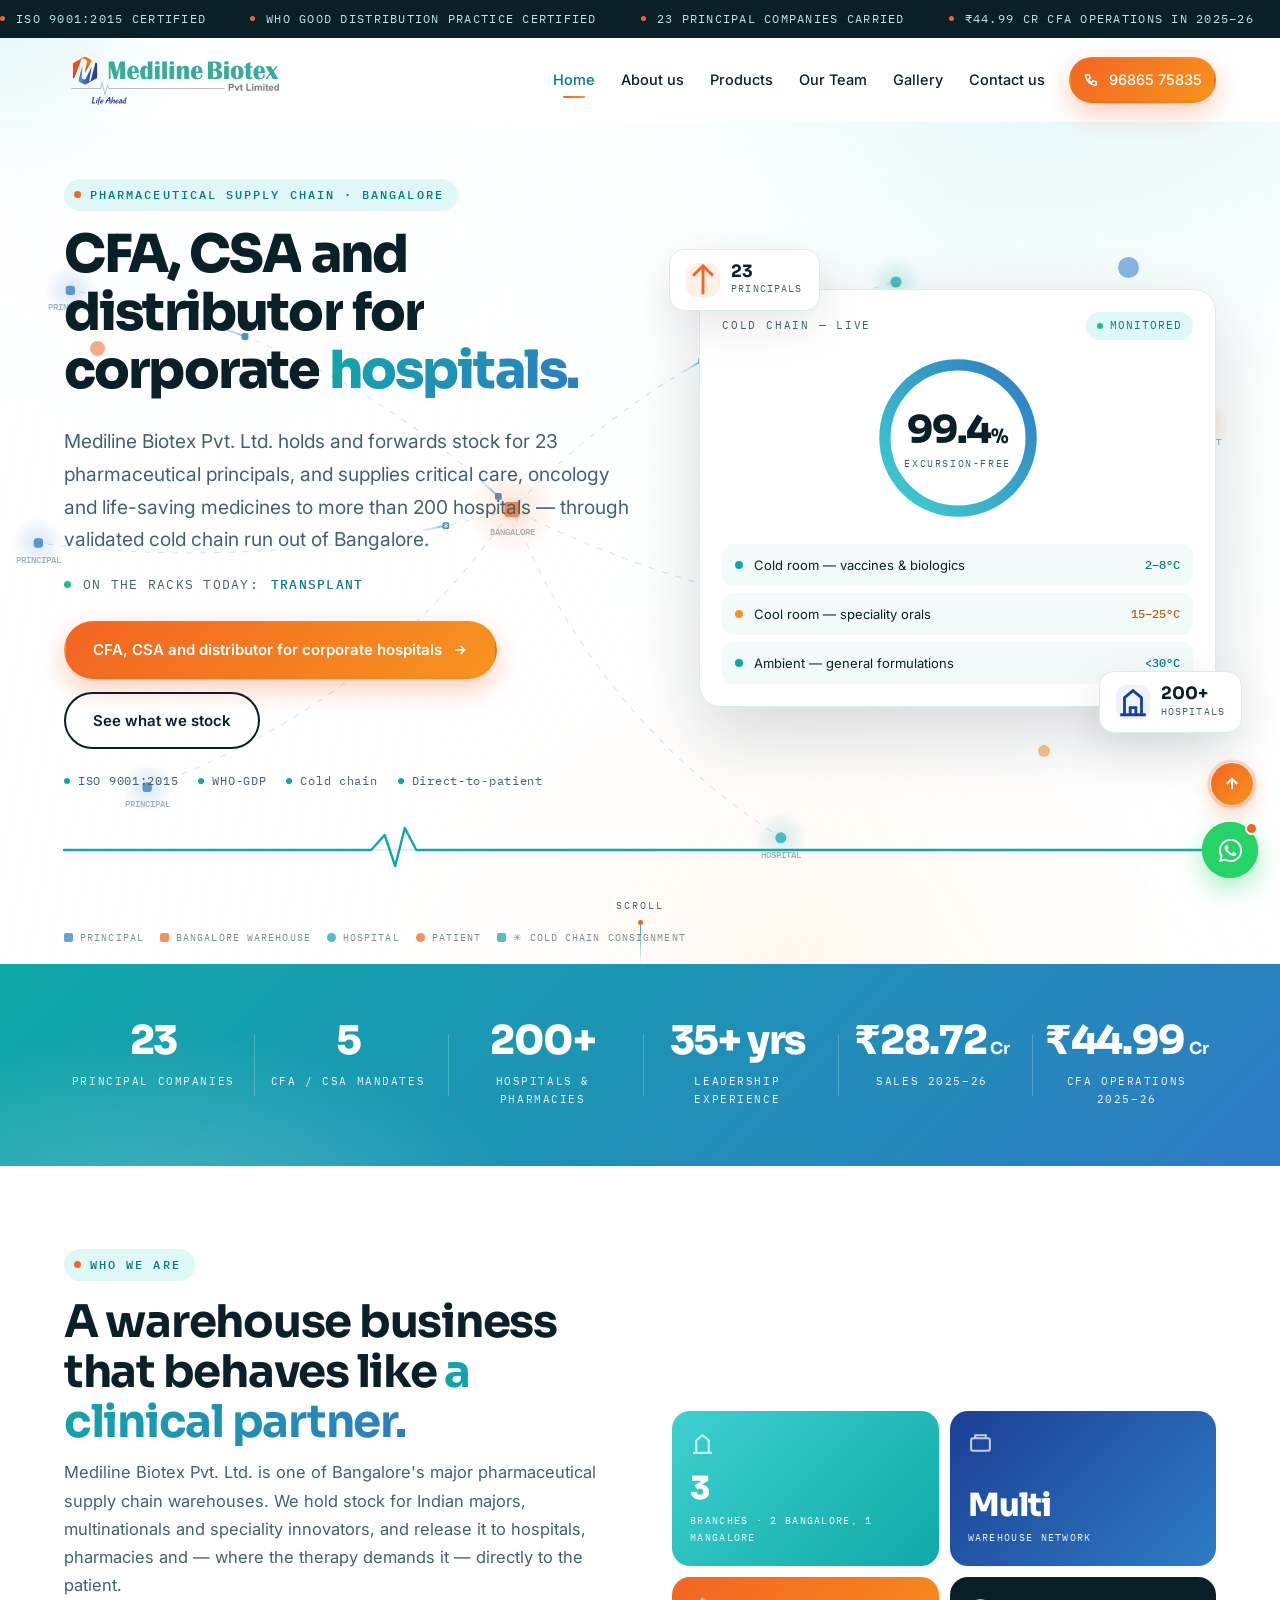
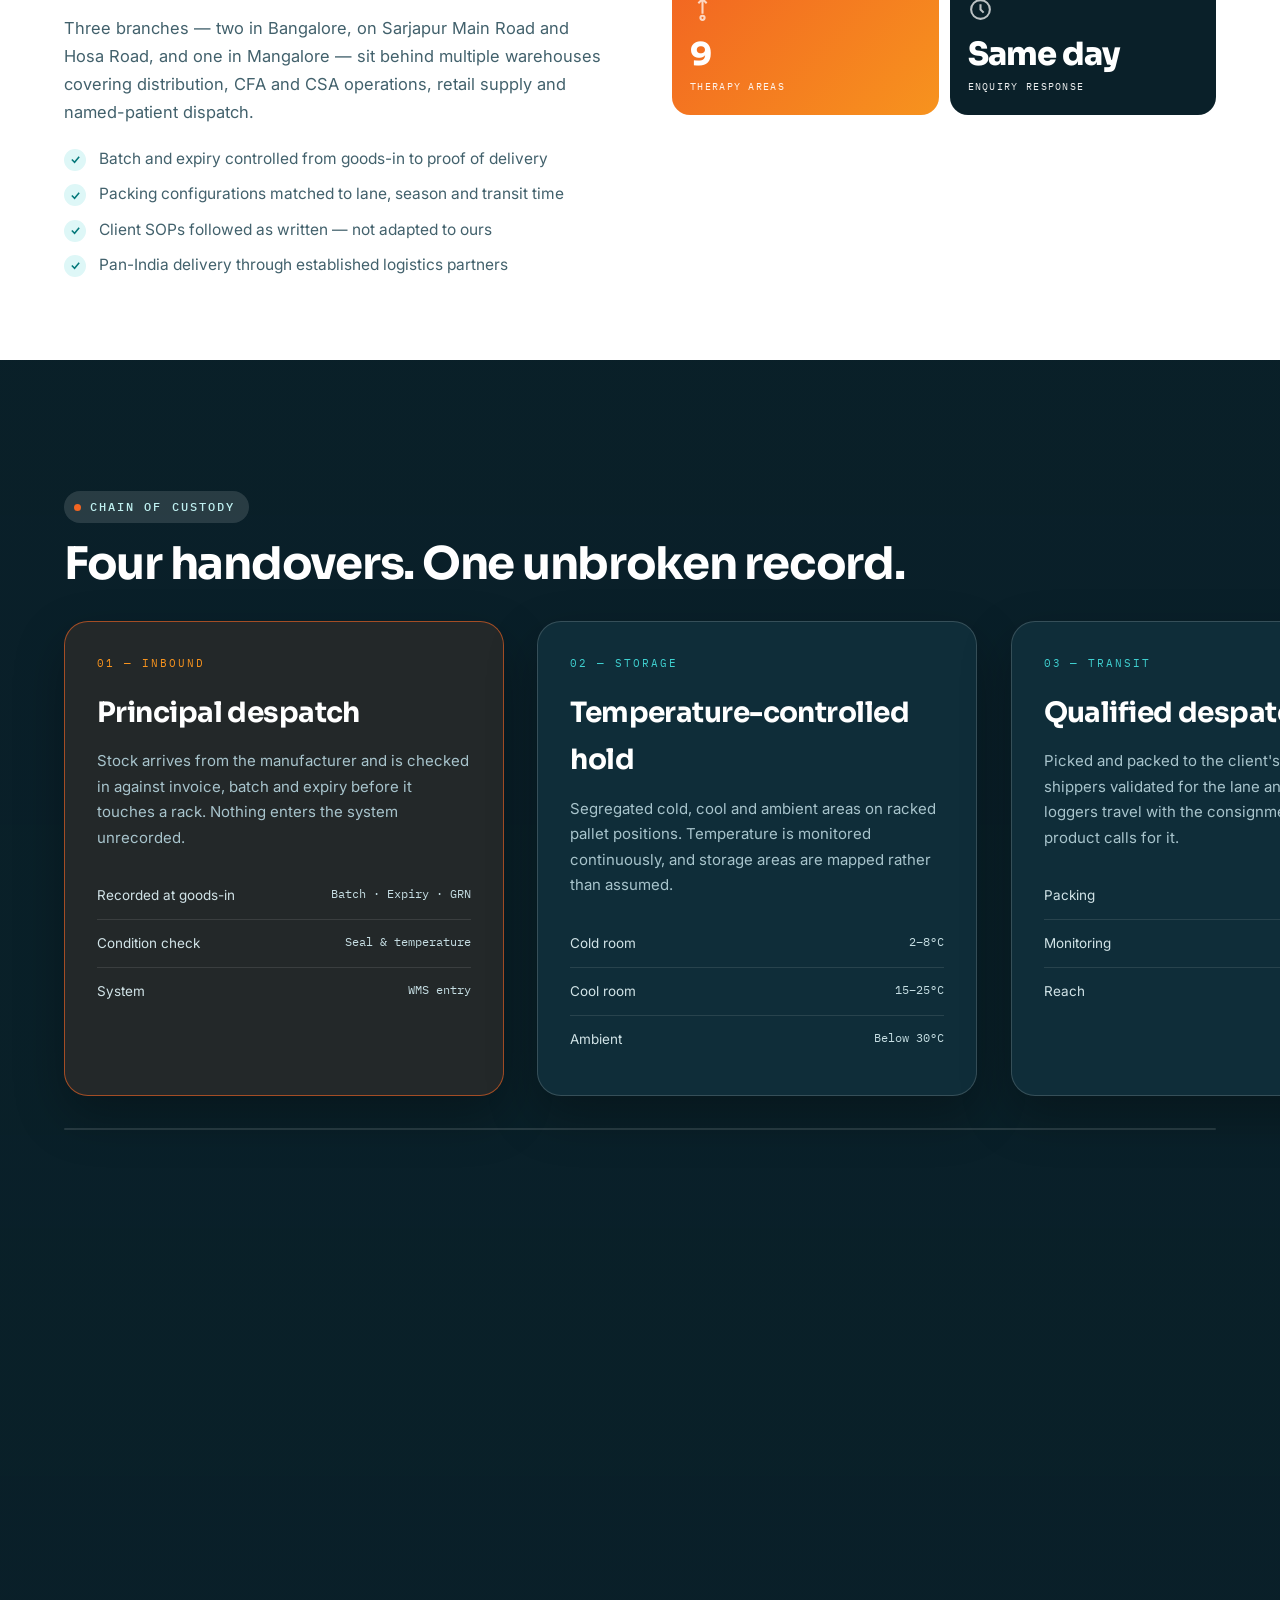
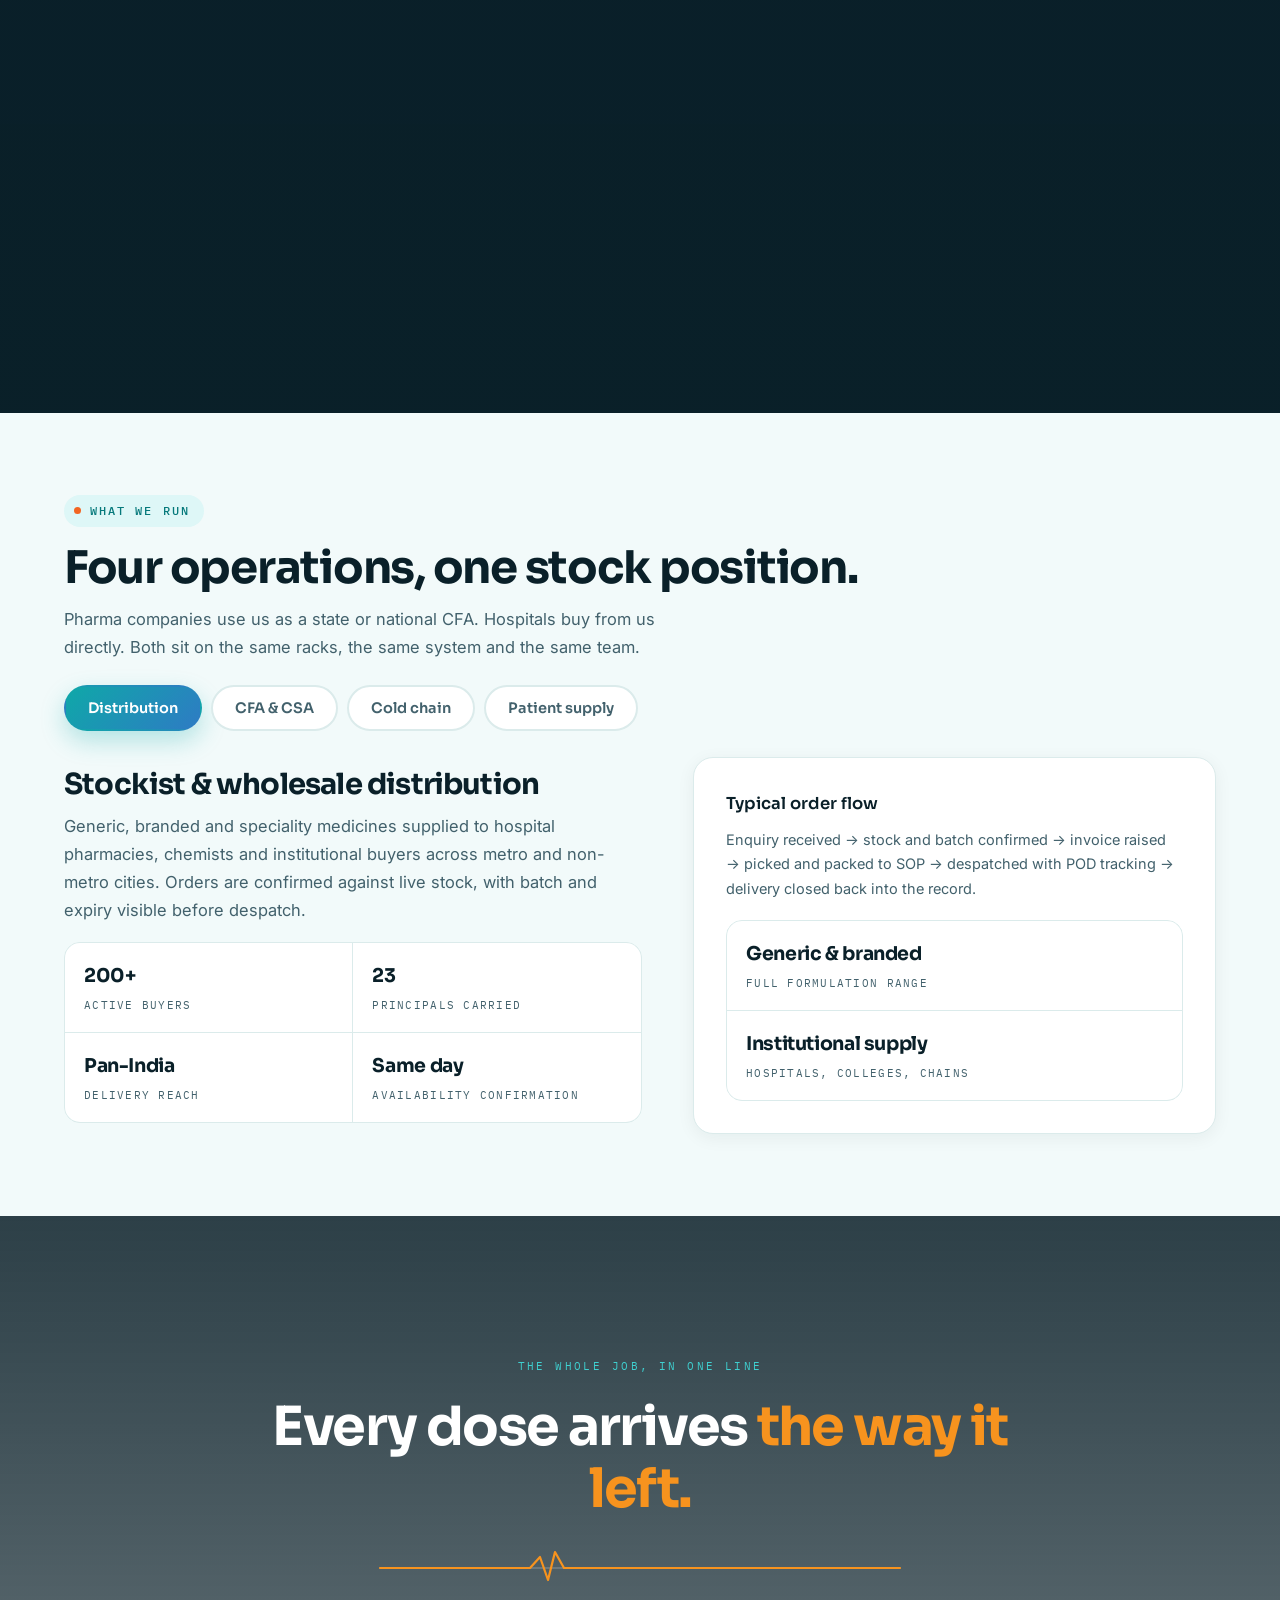
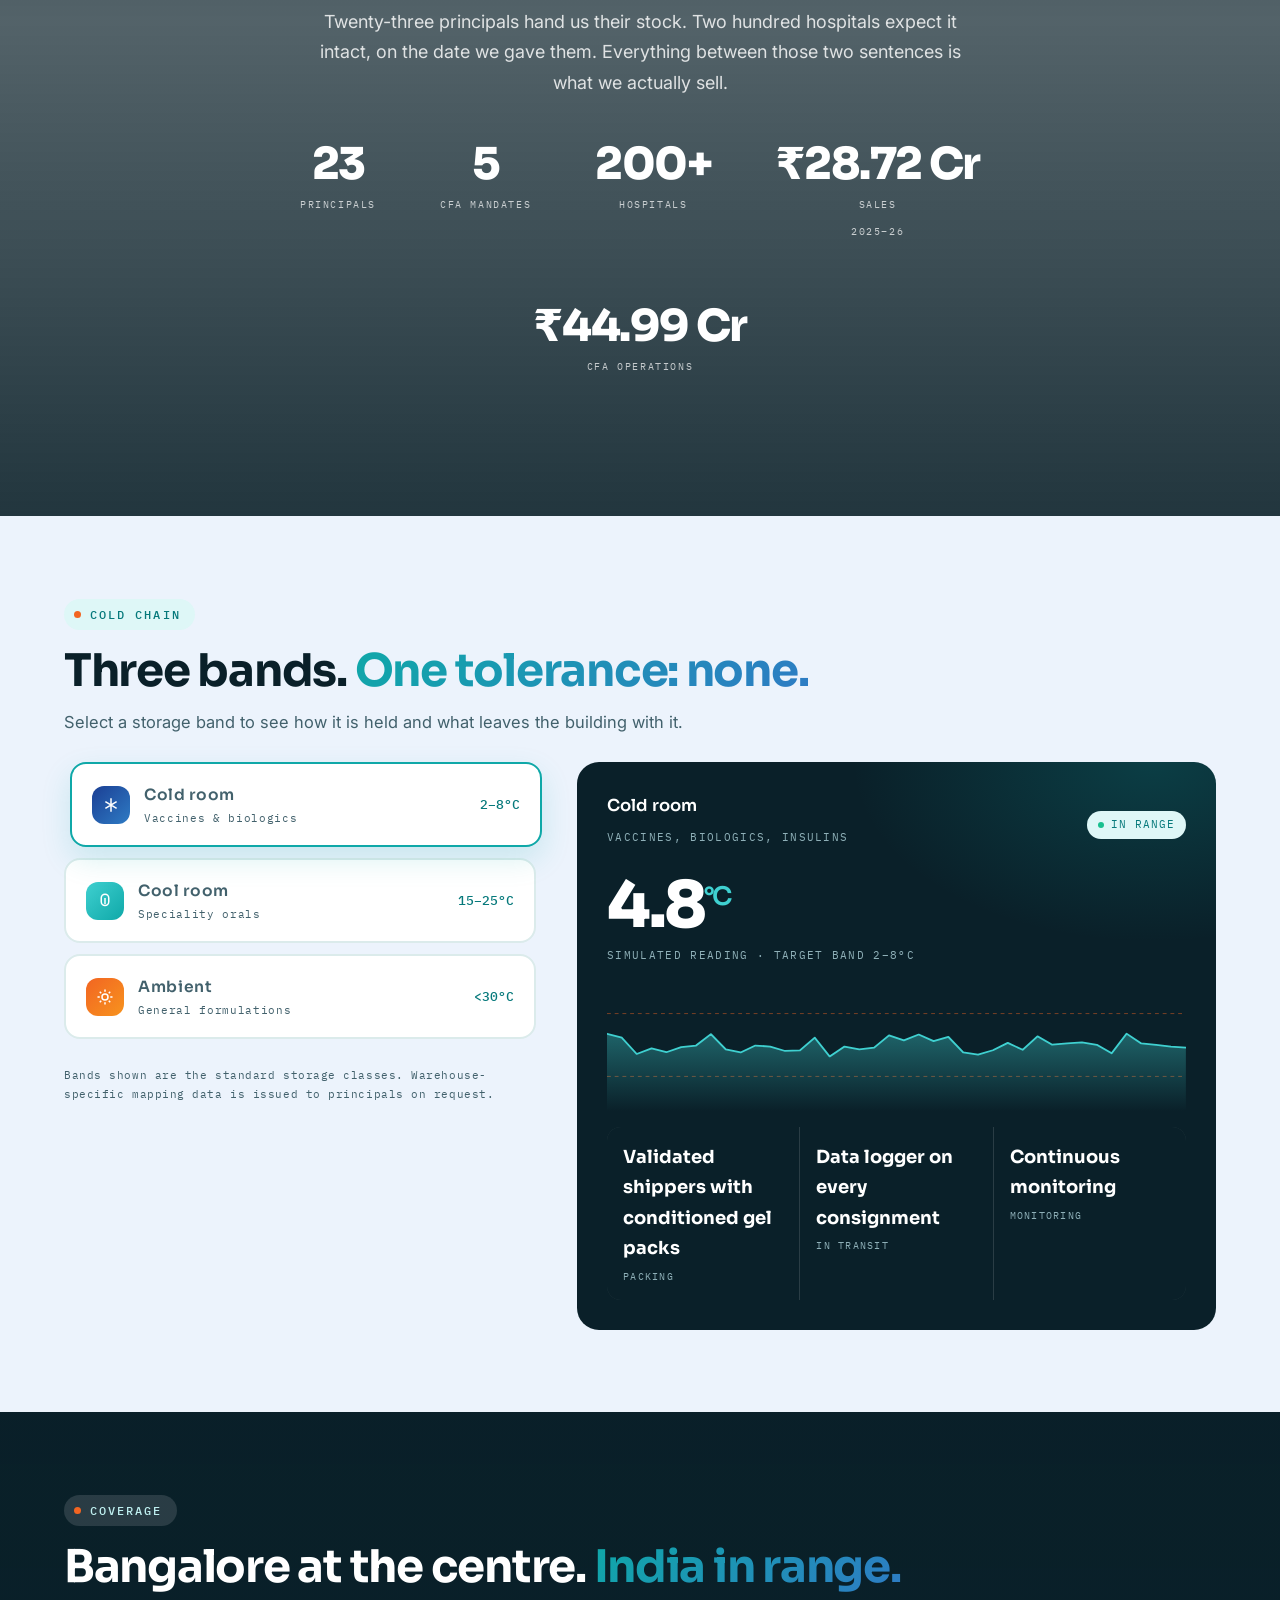
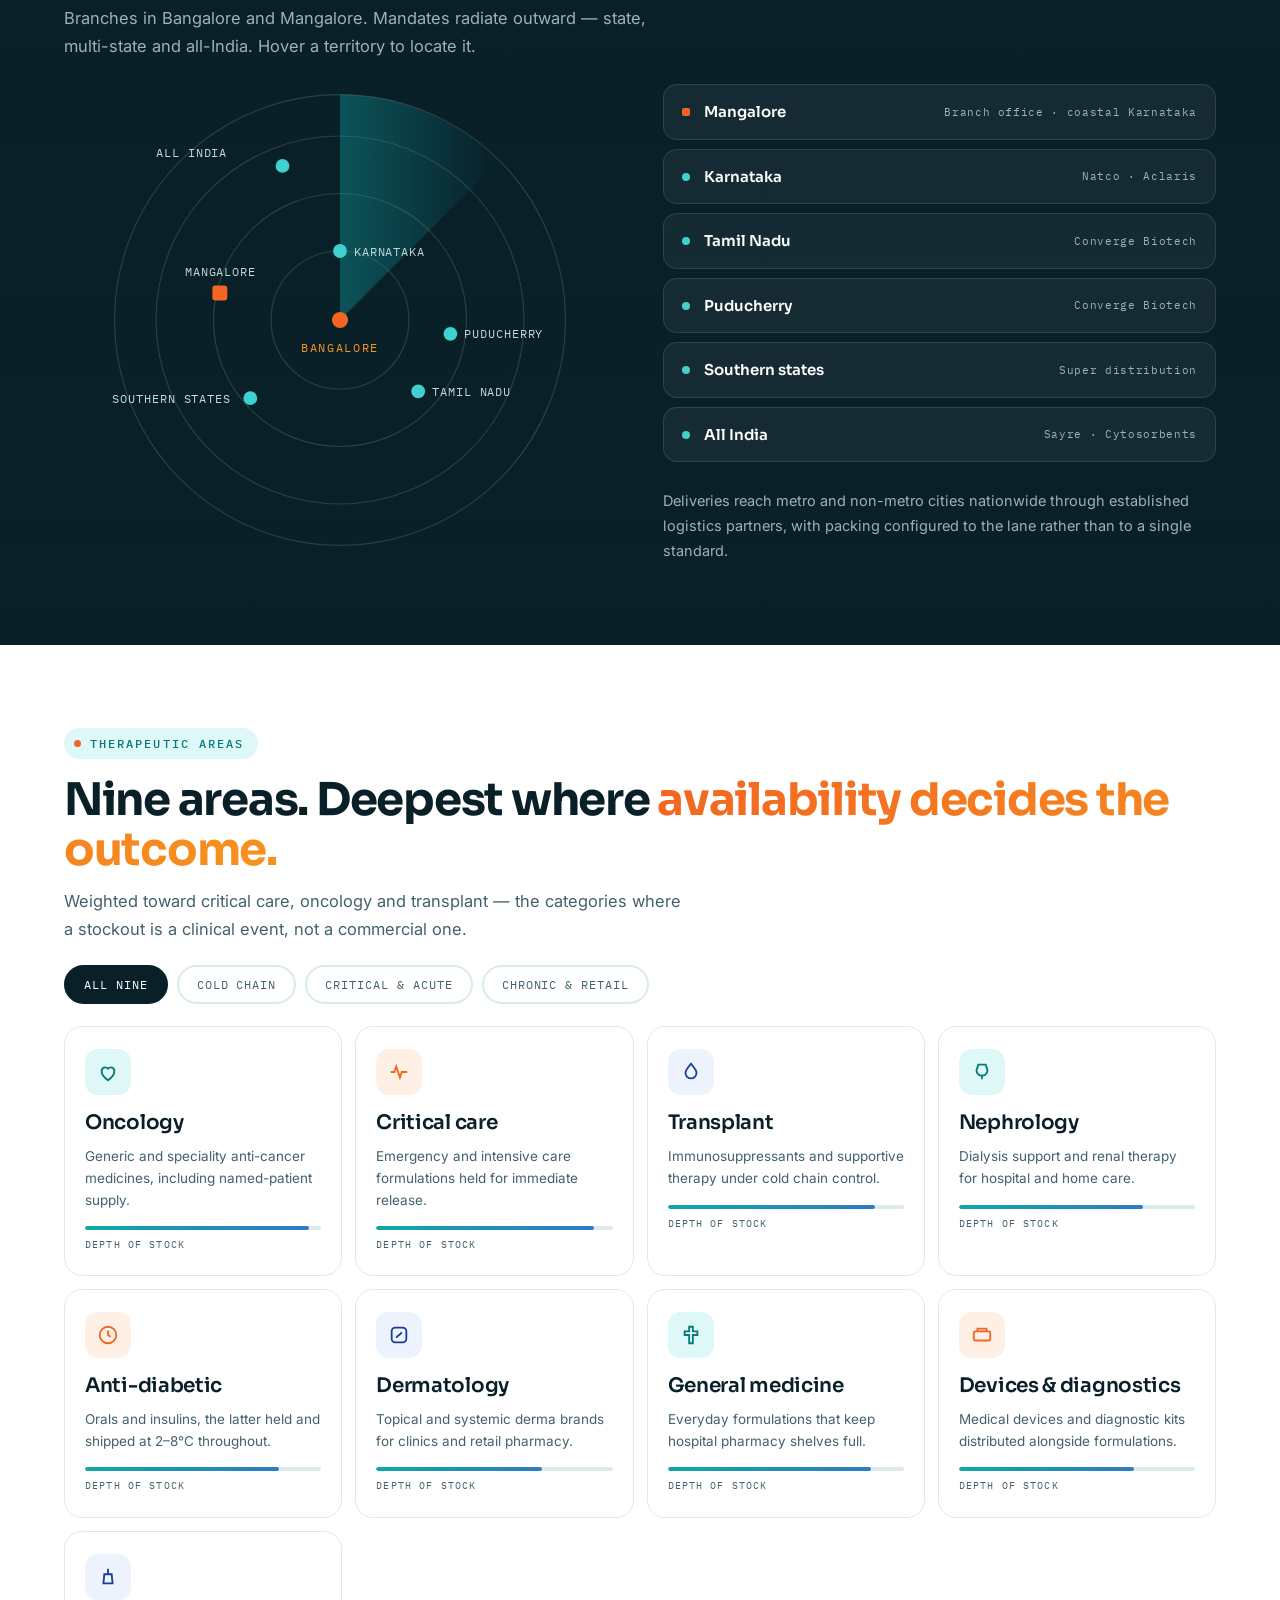
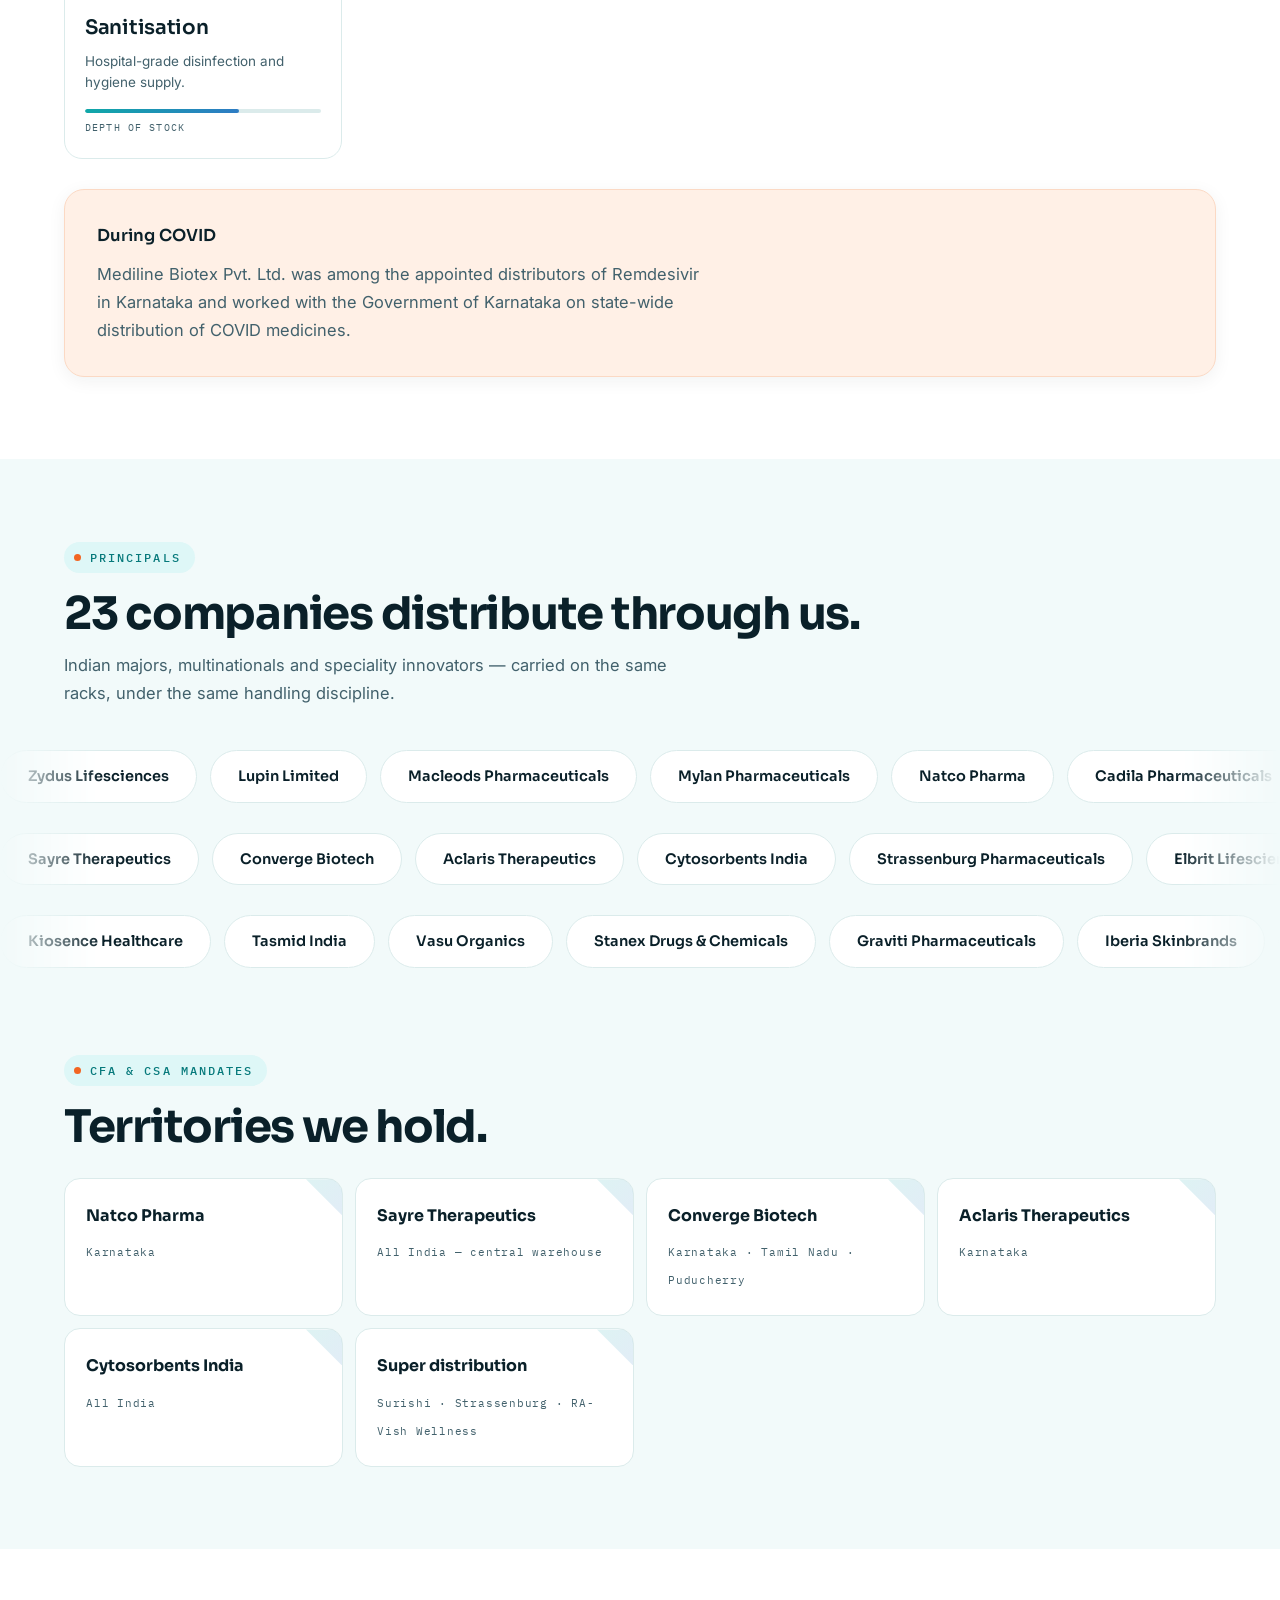
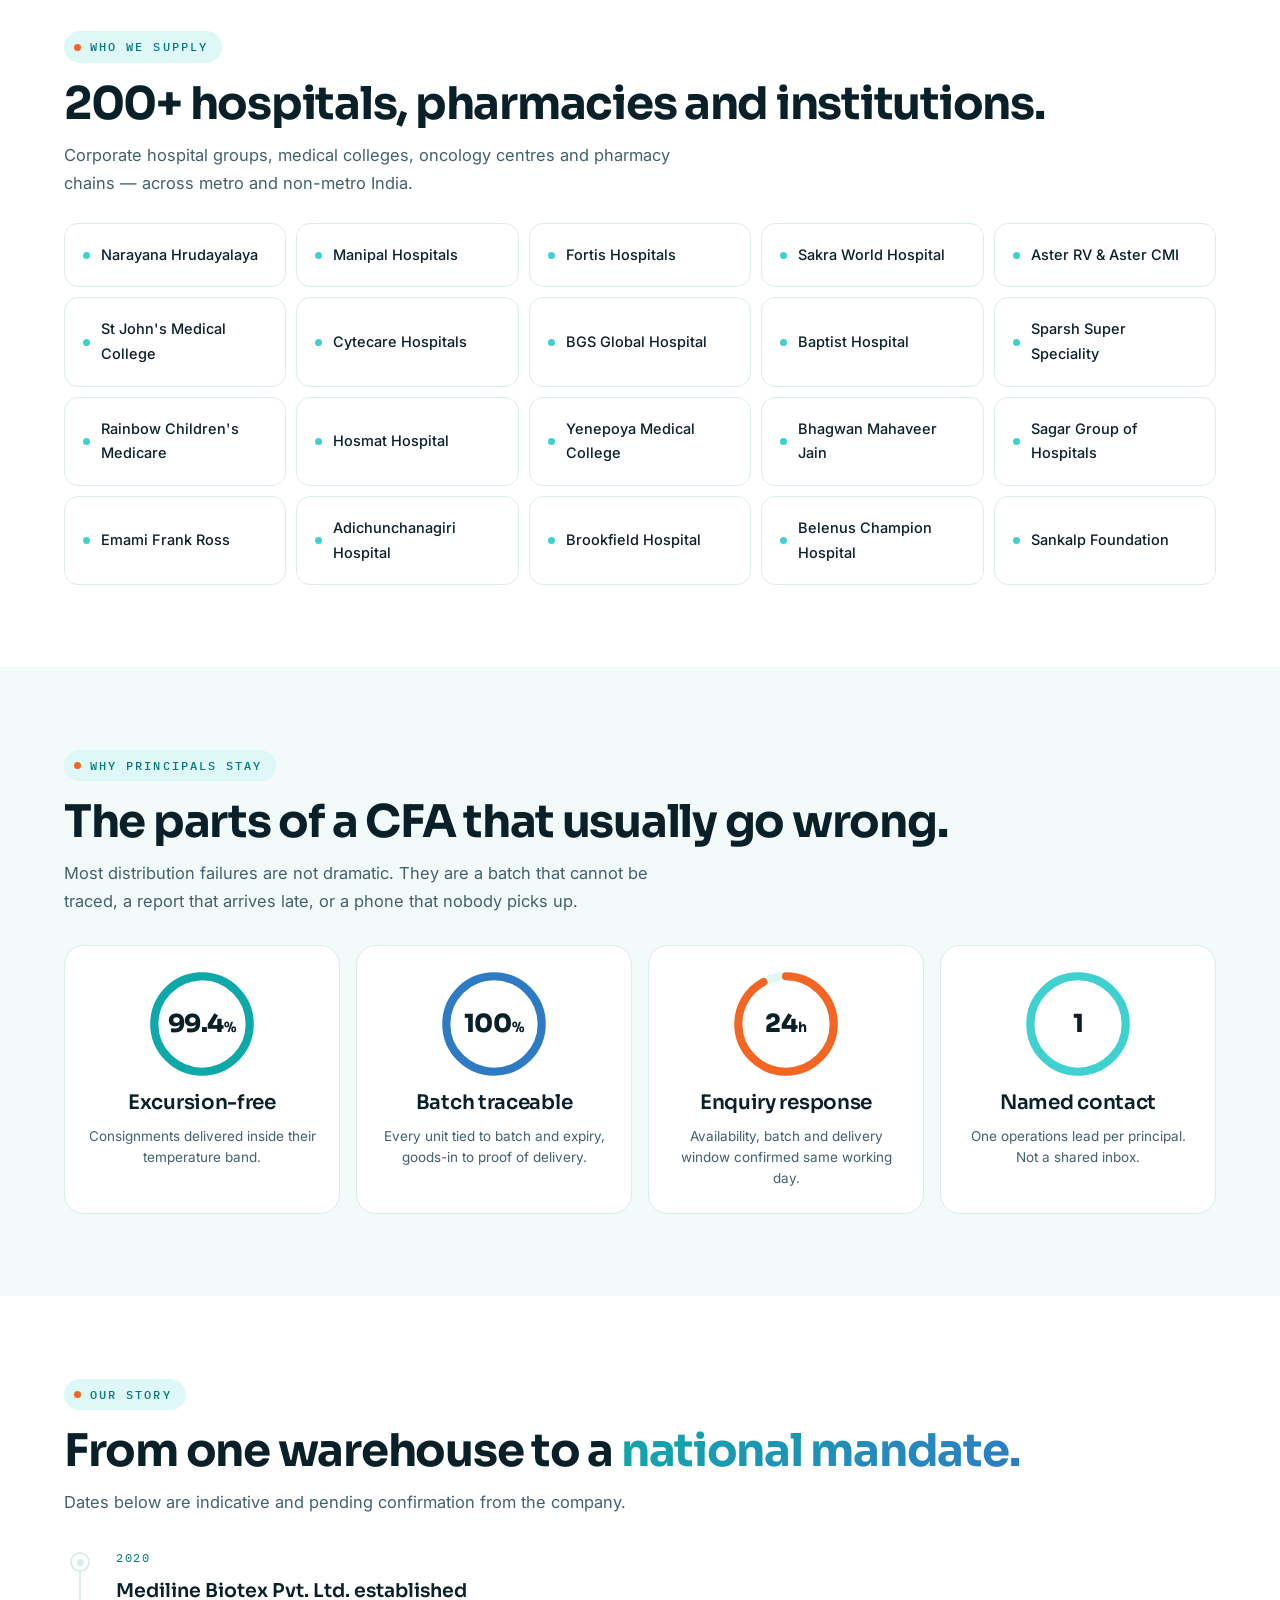
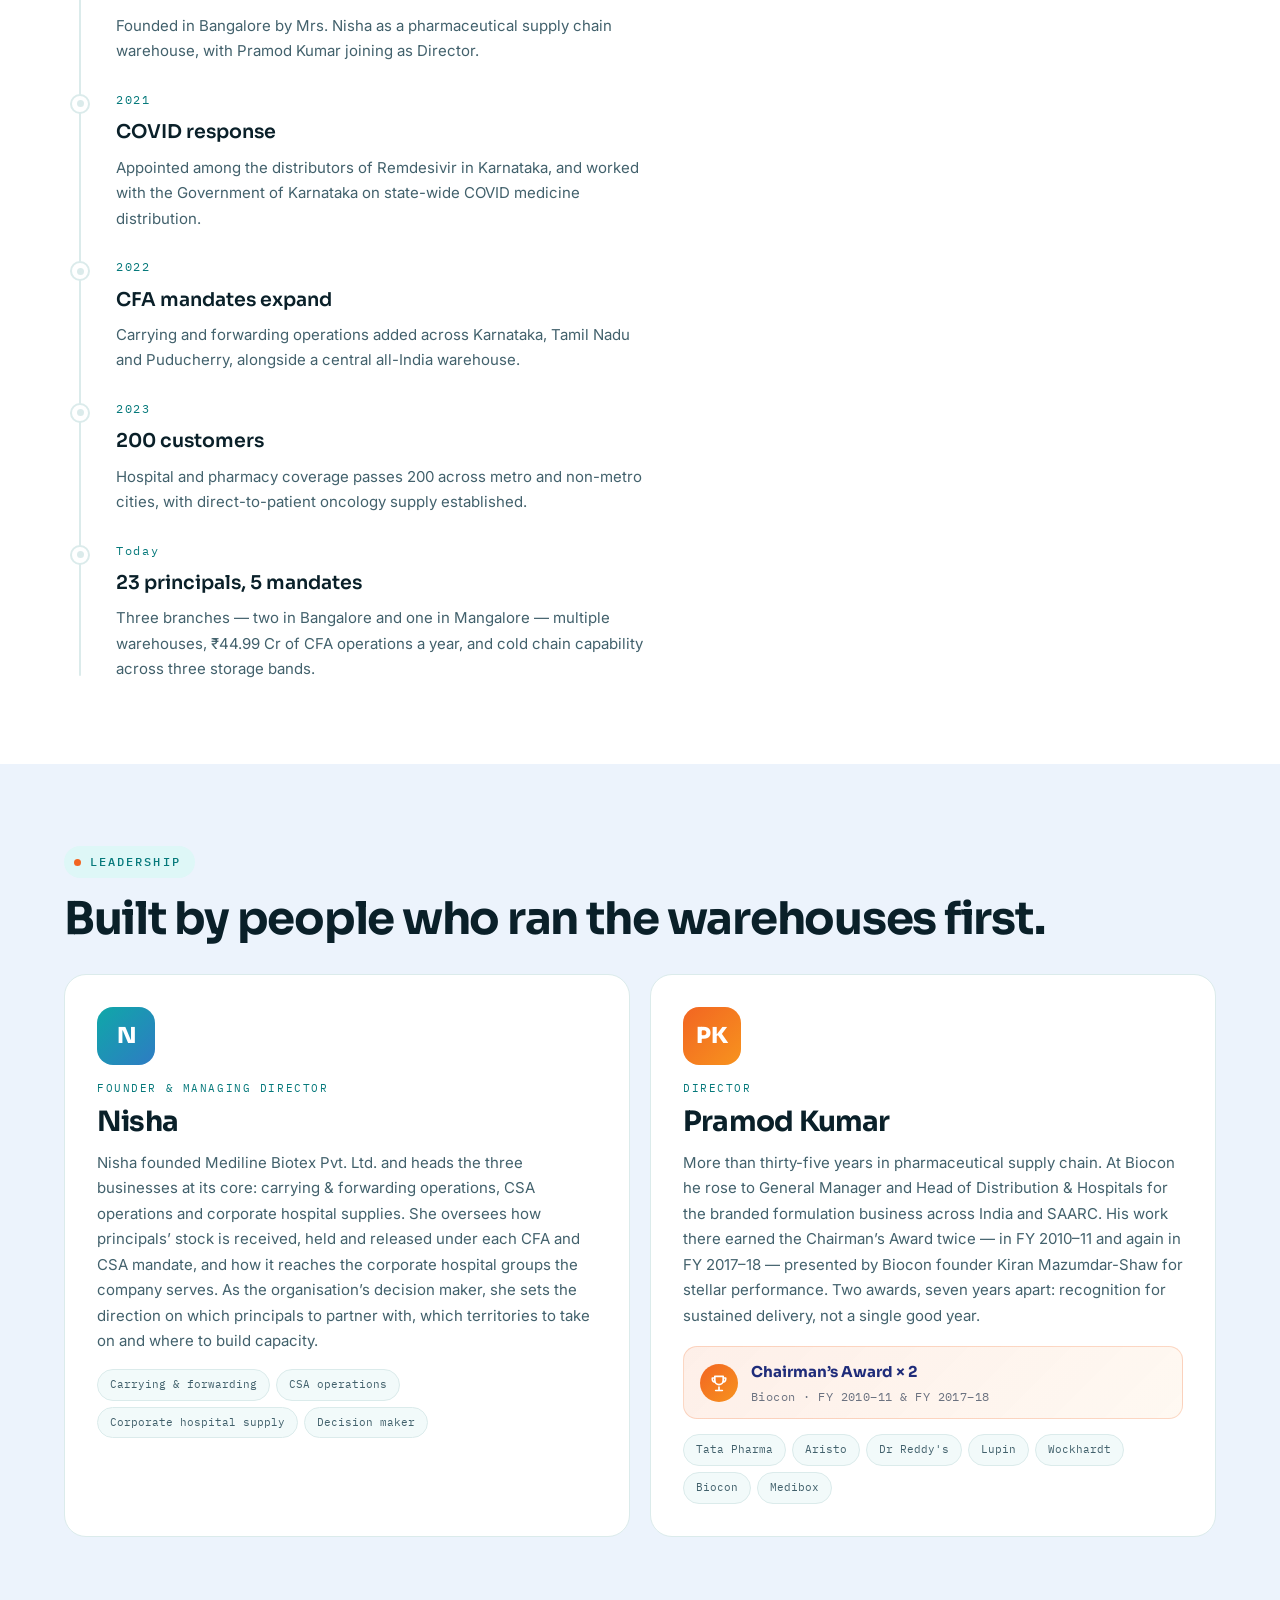
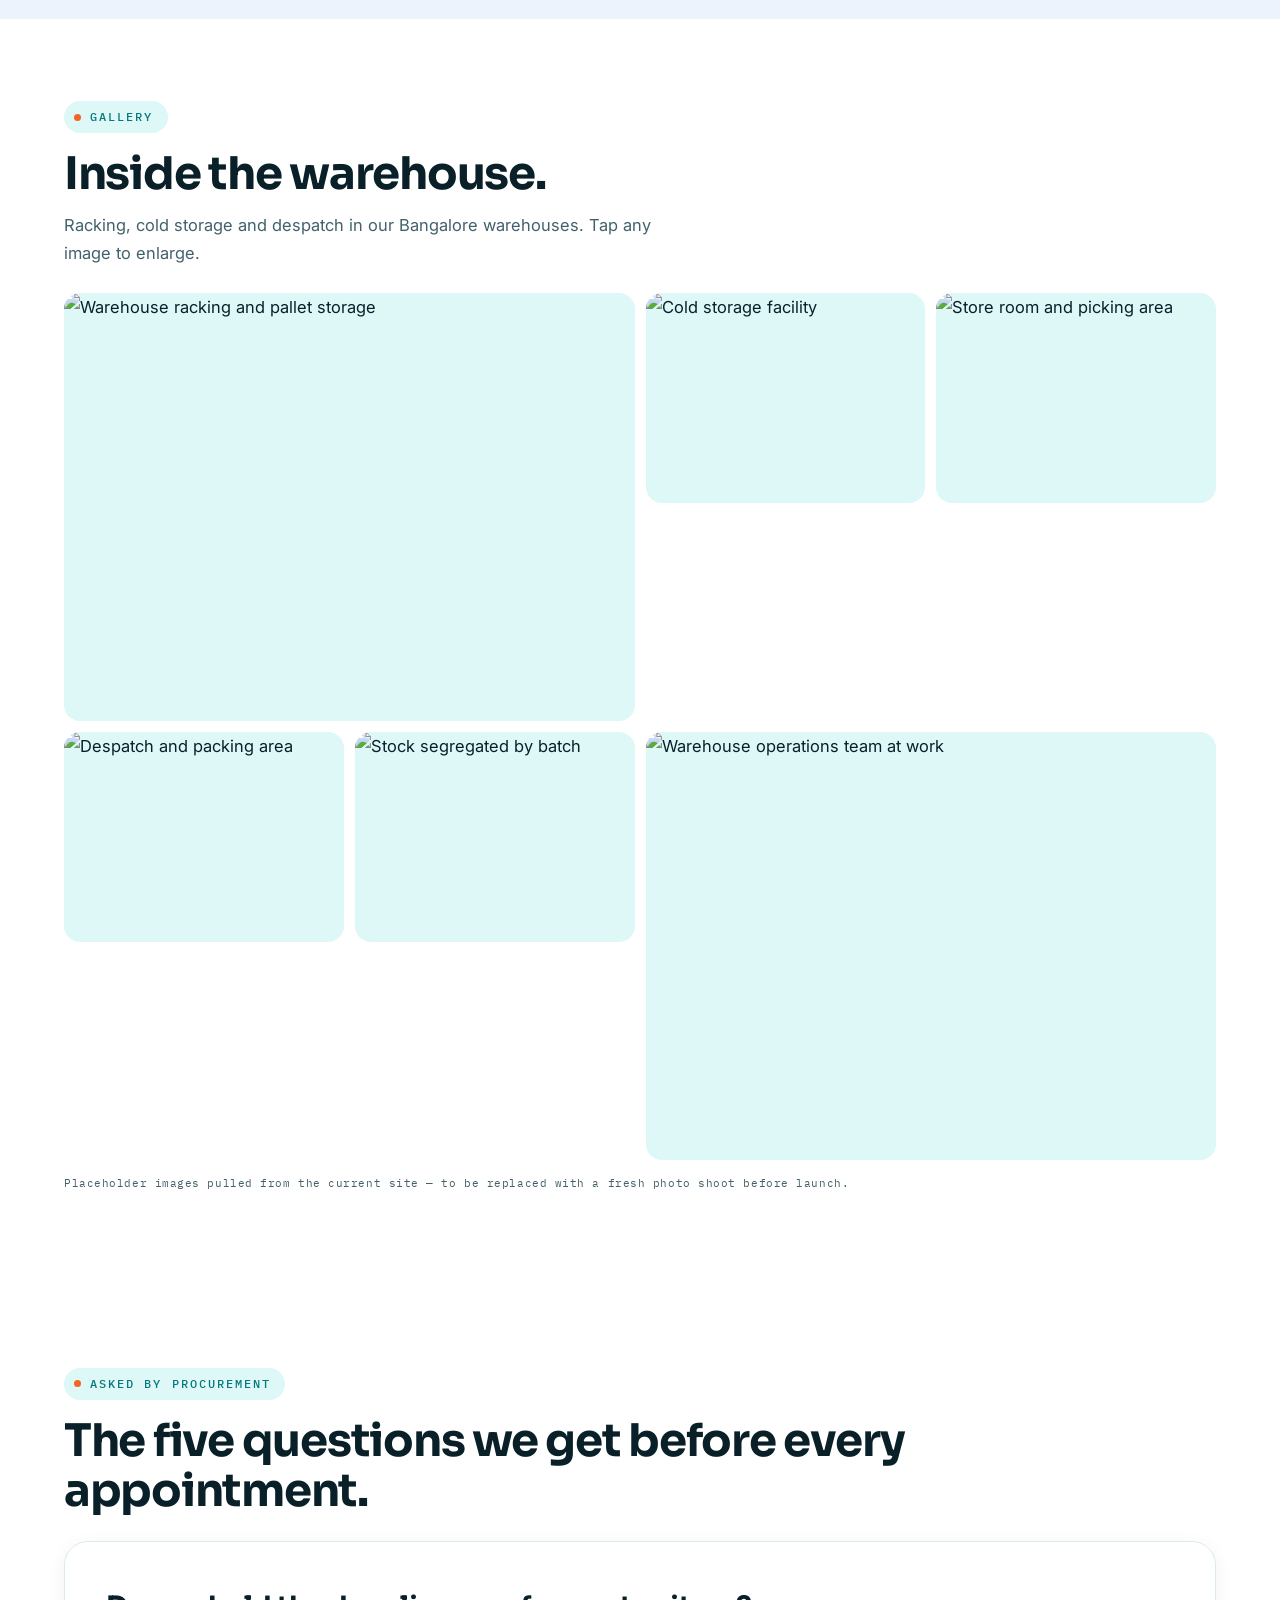
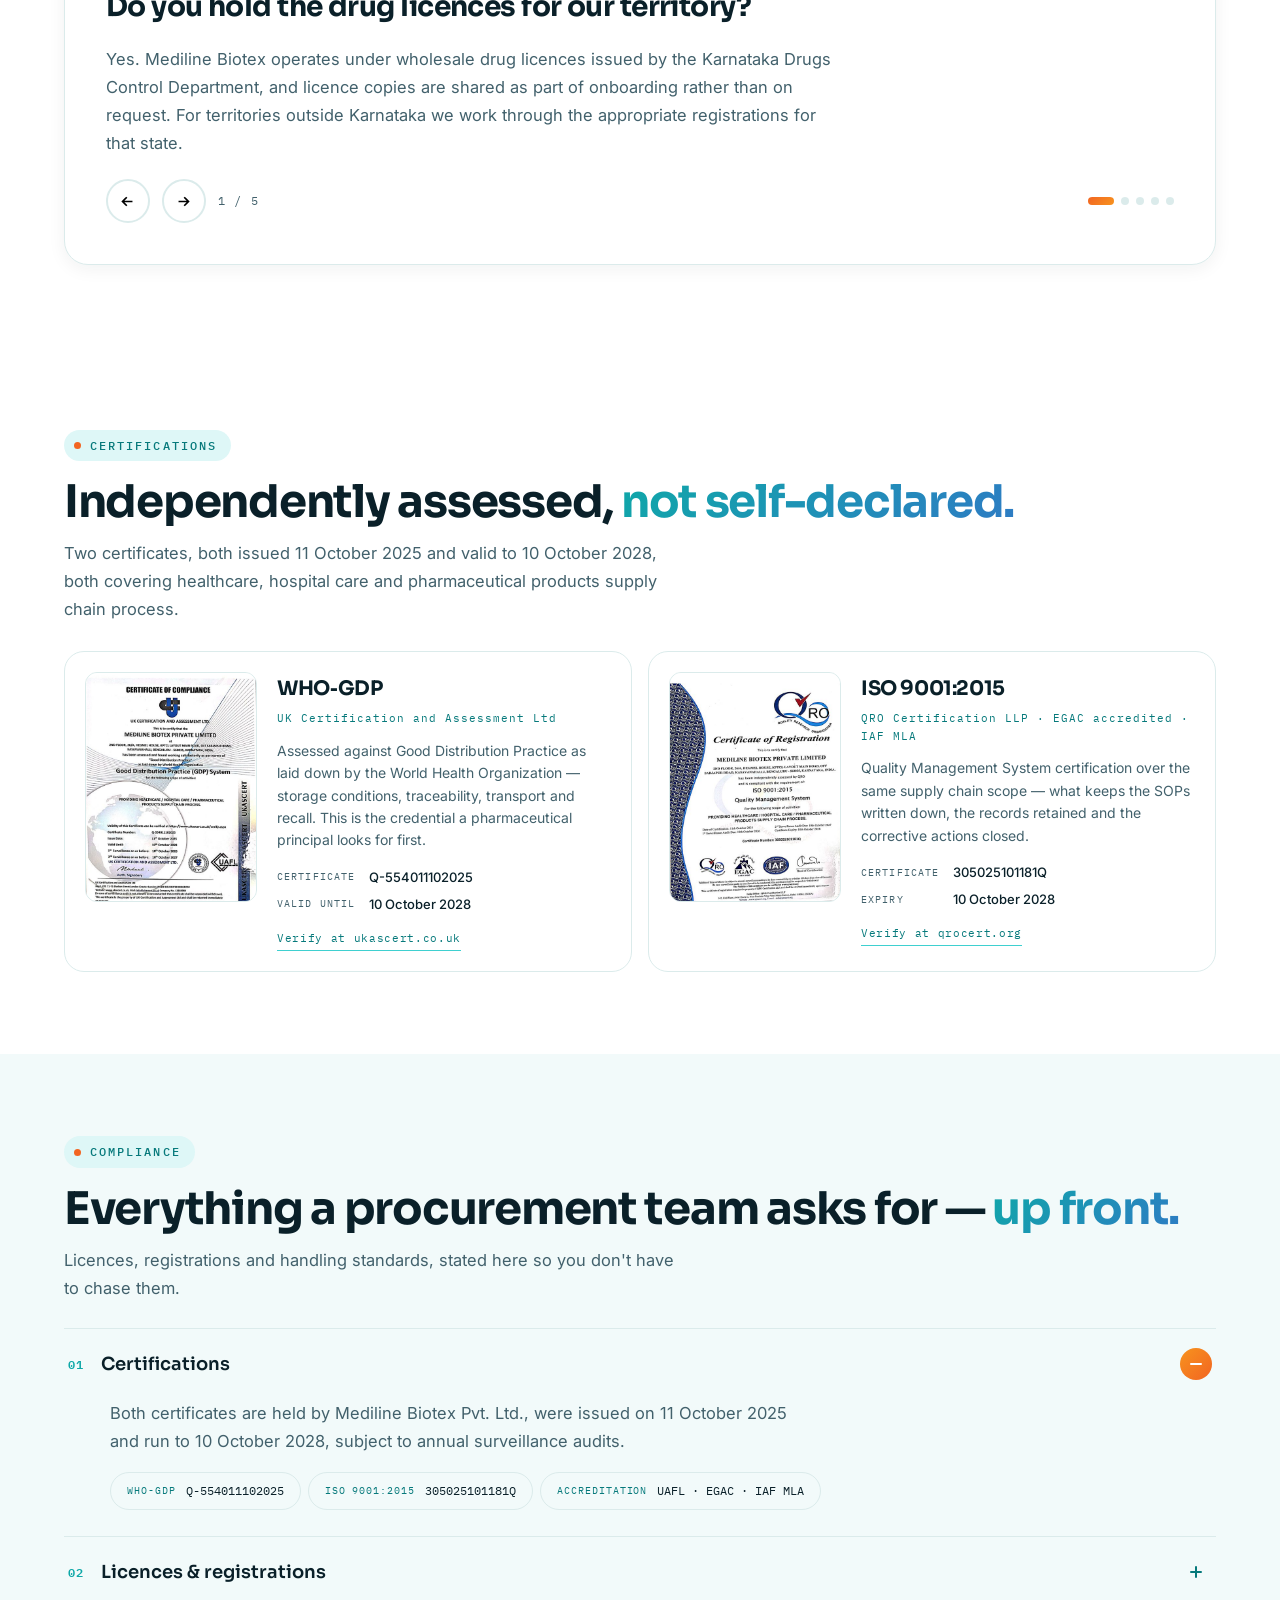
==== commit cf09aa5b: "v1" ====
--- a/index.html
+++ b/index.html
@@ -82,7 +82,7 @@
         <p class="lede" style="margin-top:24px">Mediline Biotex Pvt. Ltd. holds and forwards stock for 23 pharmaceutical principals, and supplies critical care, oncology and life-saving medicines to more than 200 hospitals &mdash; through validated cold chain run out of Bangalore.</p>
         <p class="rotator"><u></u> On the racks today: <b data-rotate="Oncology|Critical care|Transplant|Insulins|Nephrology|Diagnostics">Oncology</b></p>
         <div class="hero-cta">
-          <a class="btn btn-warm" href="contact.html">Appoint us as your CFA
+          <a class="btn btn-warm" href="contact.html">CFA, CSA and distributor for corporate hospitals
             <svg viewBox="0 0 24 24" fill="none" stroke="currentColor" stroke-width="2.4"><path d="M5 12h14M13 6l6 6-6 6"/></svg></a>
           <a class="btn btn-out" href="products.html">See what we stock</a>
         </div>
--- a/assets/style.css
+++ b/assets/style.css
@@ -1462,3 +1462,4 @@
 .cinfo b,.route b,.cinfo small,.route small{overflow-wrap:break-word}
 .bars>.bar{min-width:0}
 @media (max-width:360px){.bar .v{font-size:9.5px;letter-spacing:0}.bar .yr{font-size:8.5px;letter-spacing:0}}
+@media (max-width:940px){.hero-cta .btn{text-align:center}}
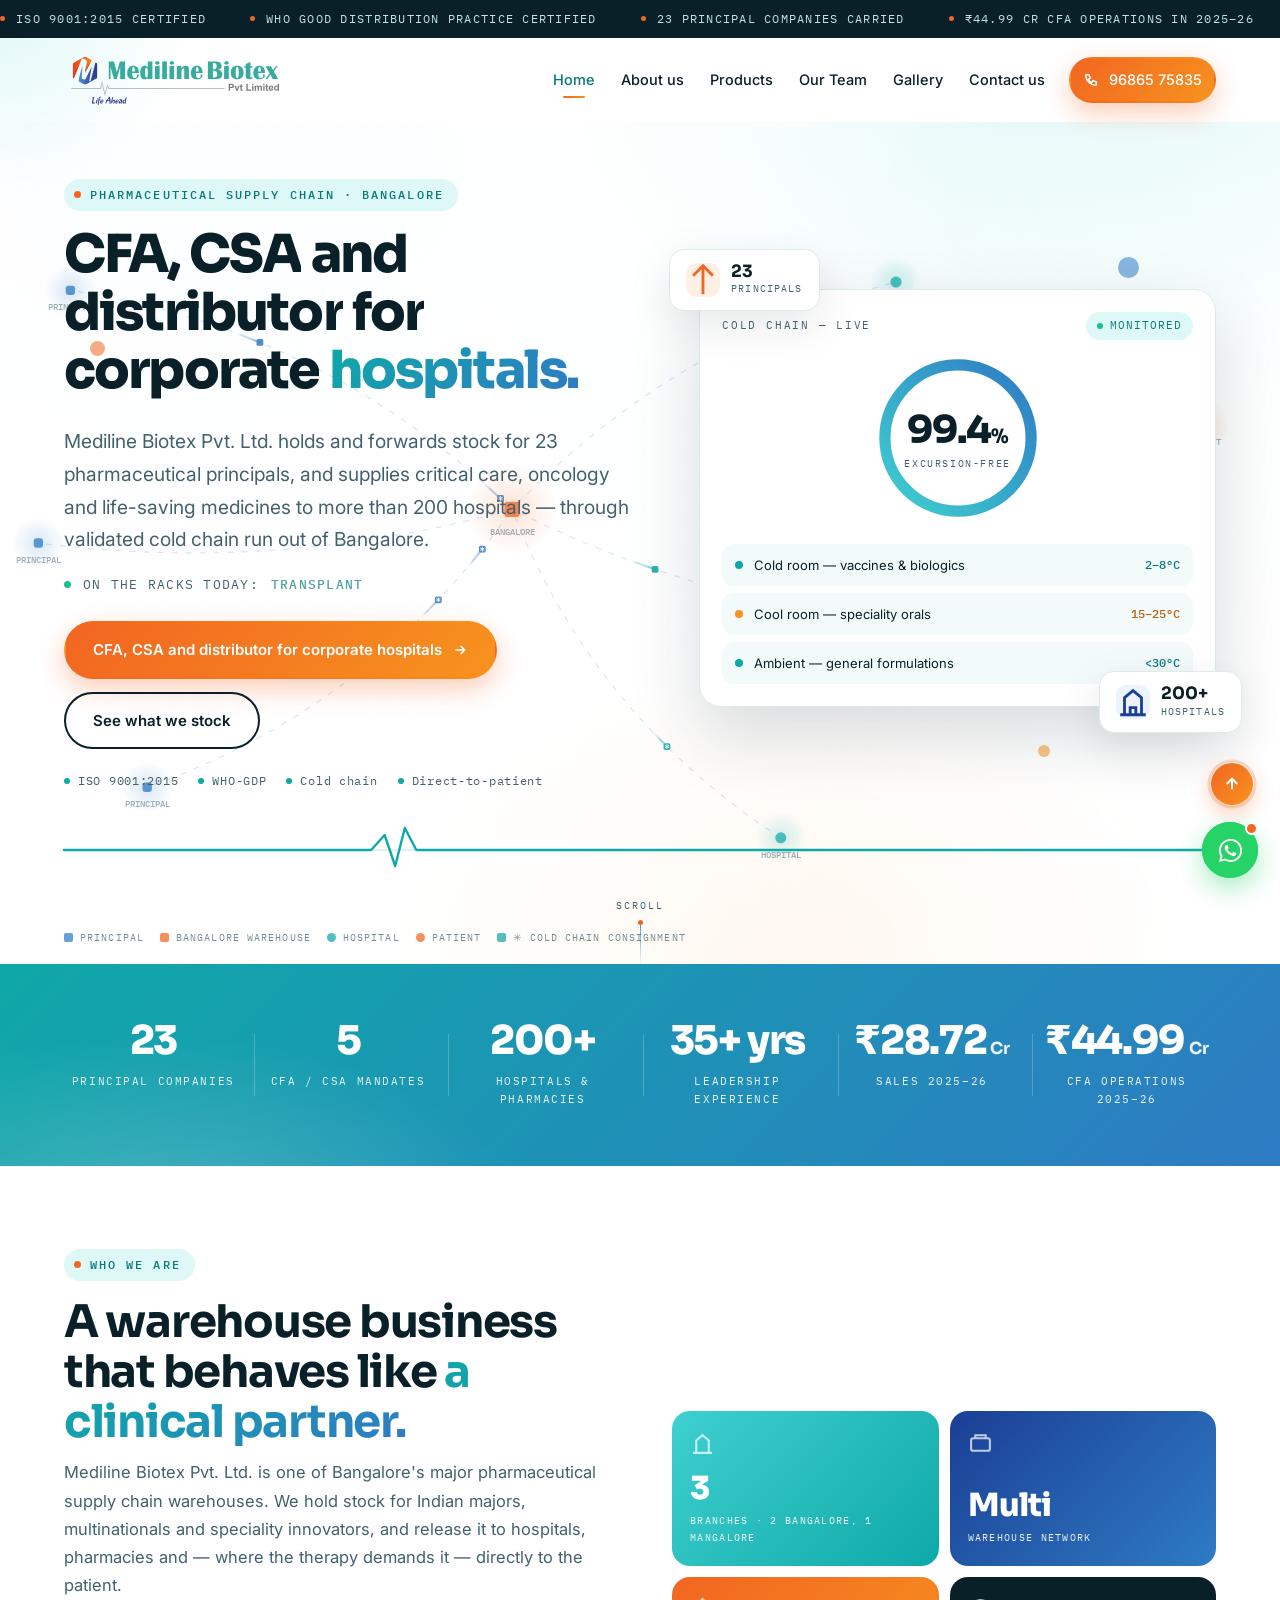
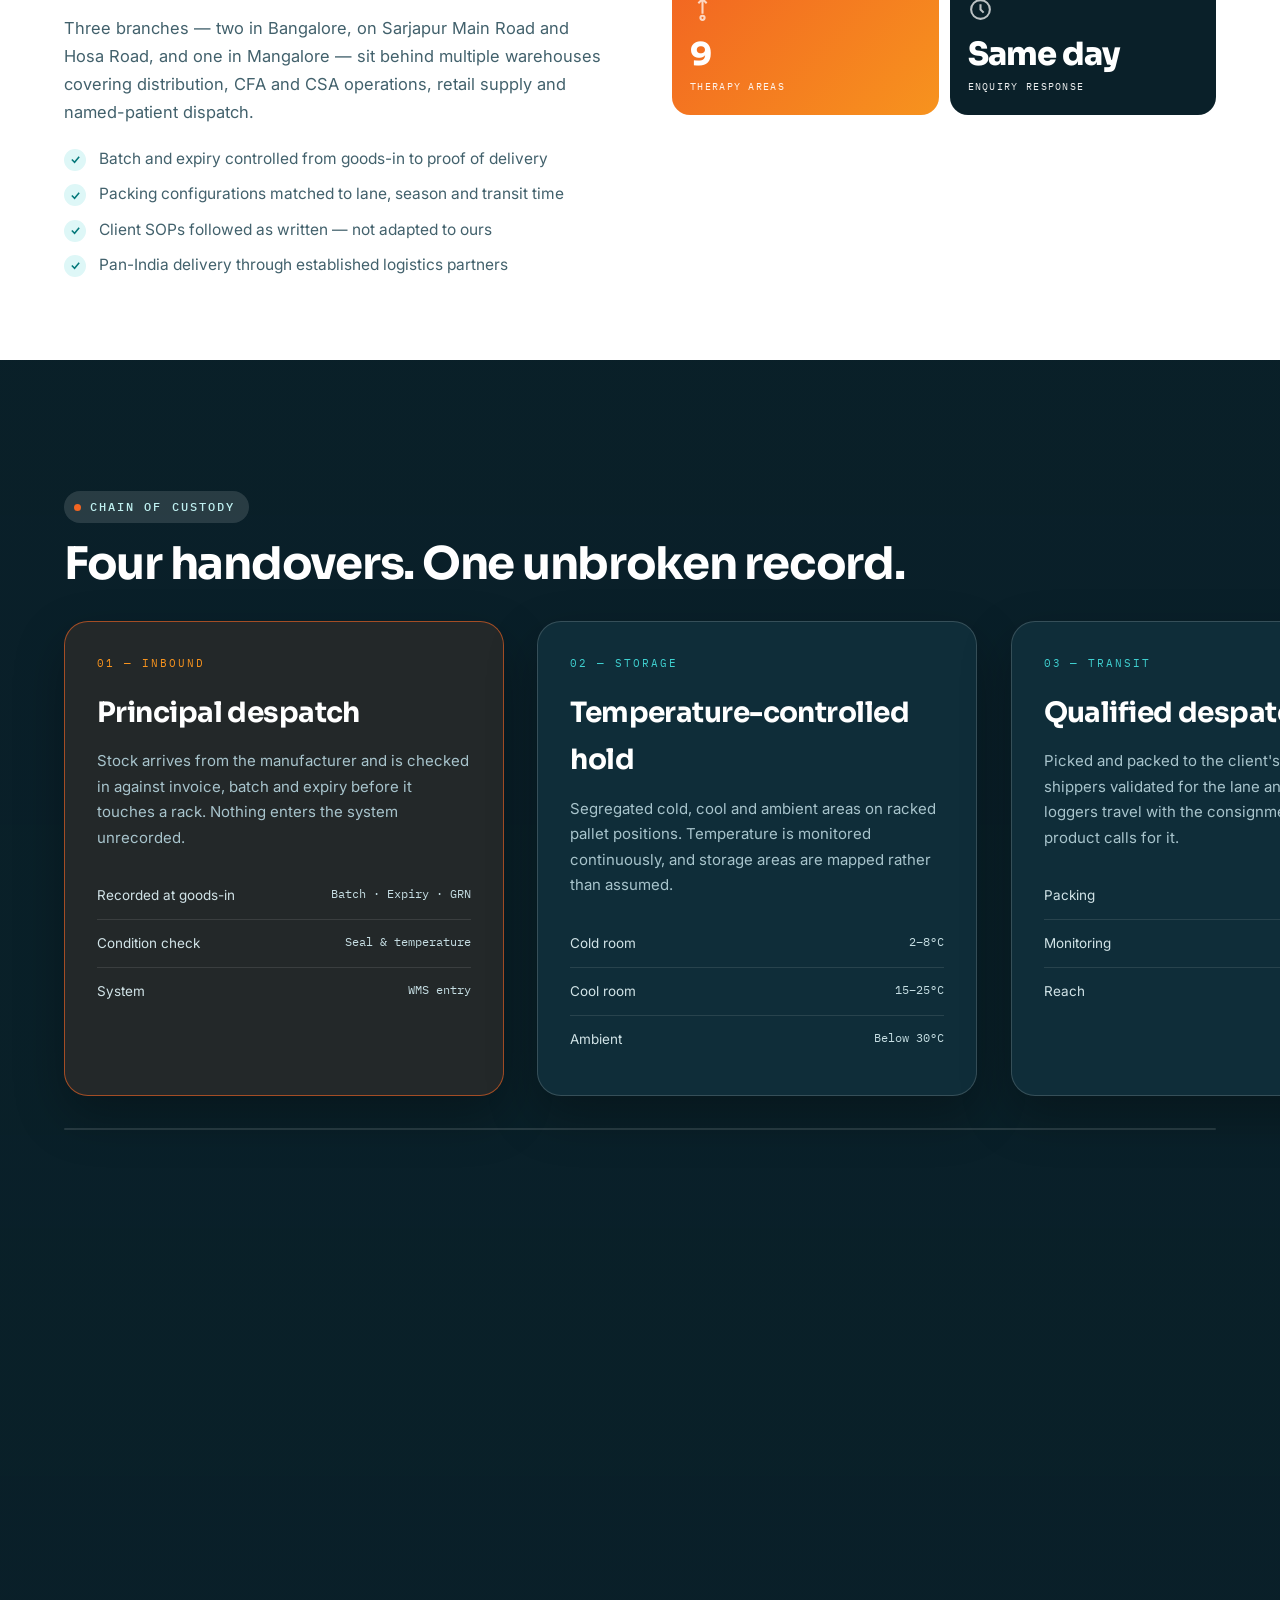
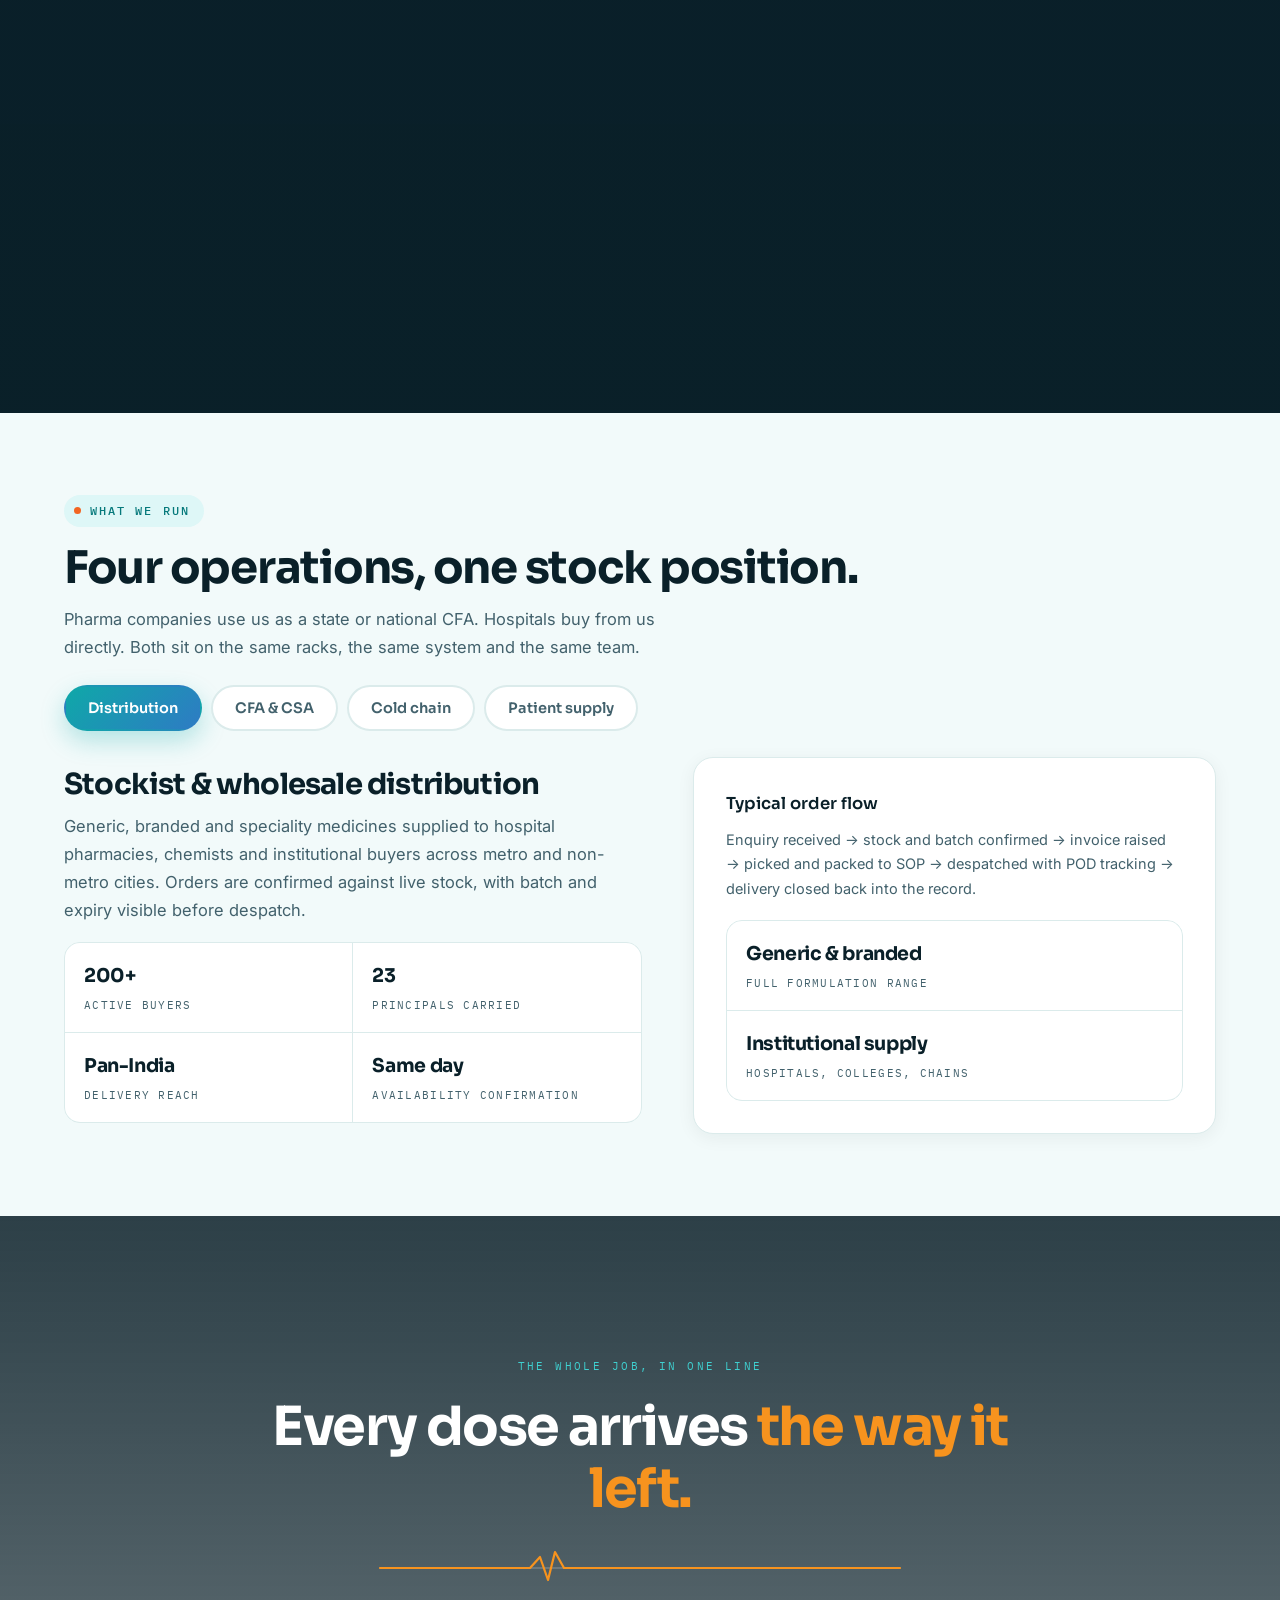
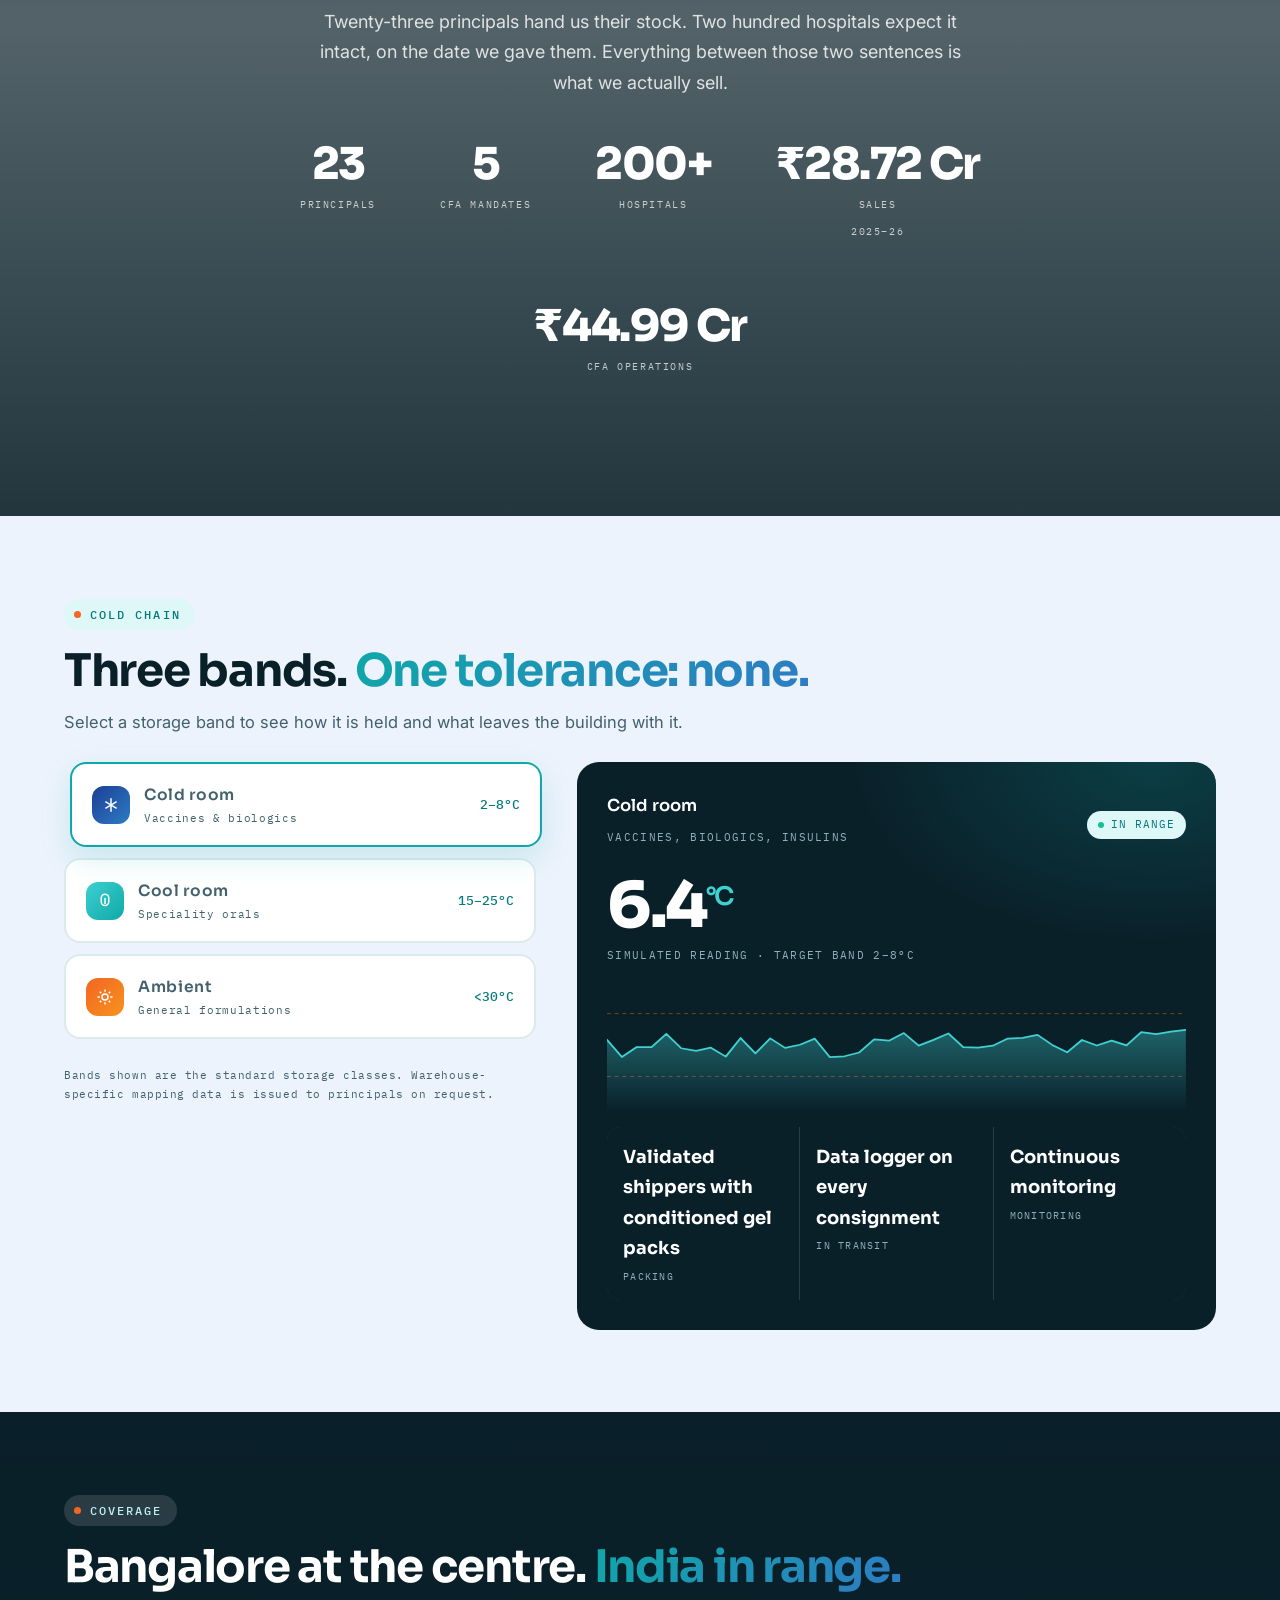
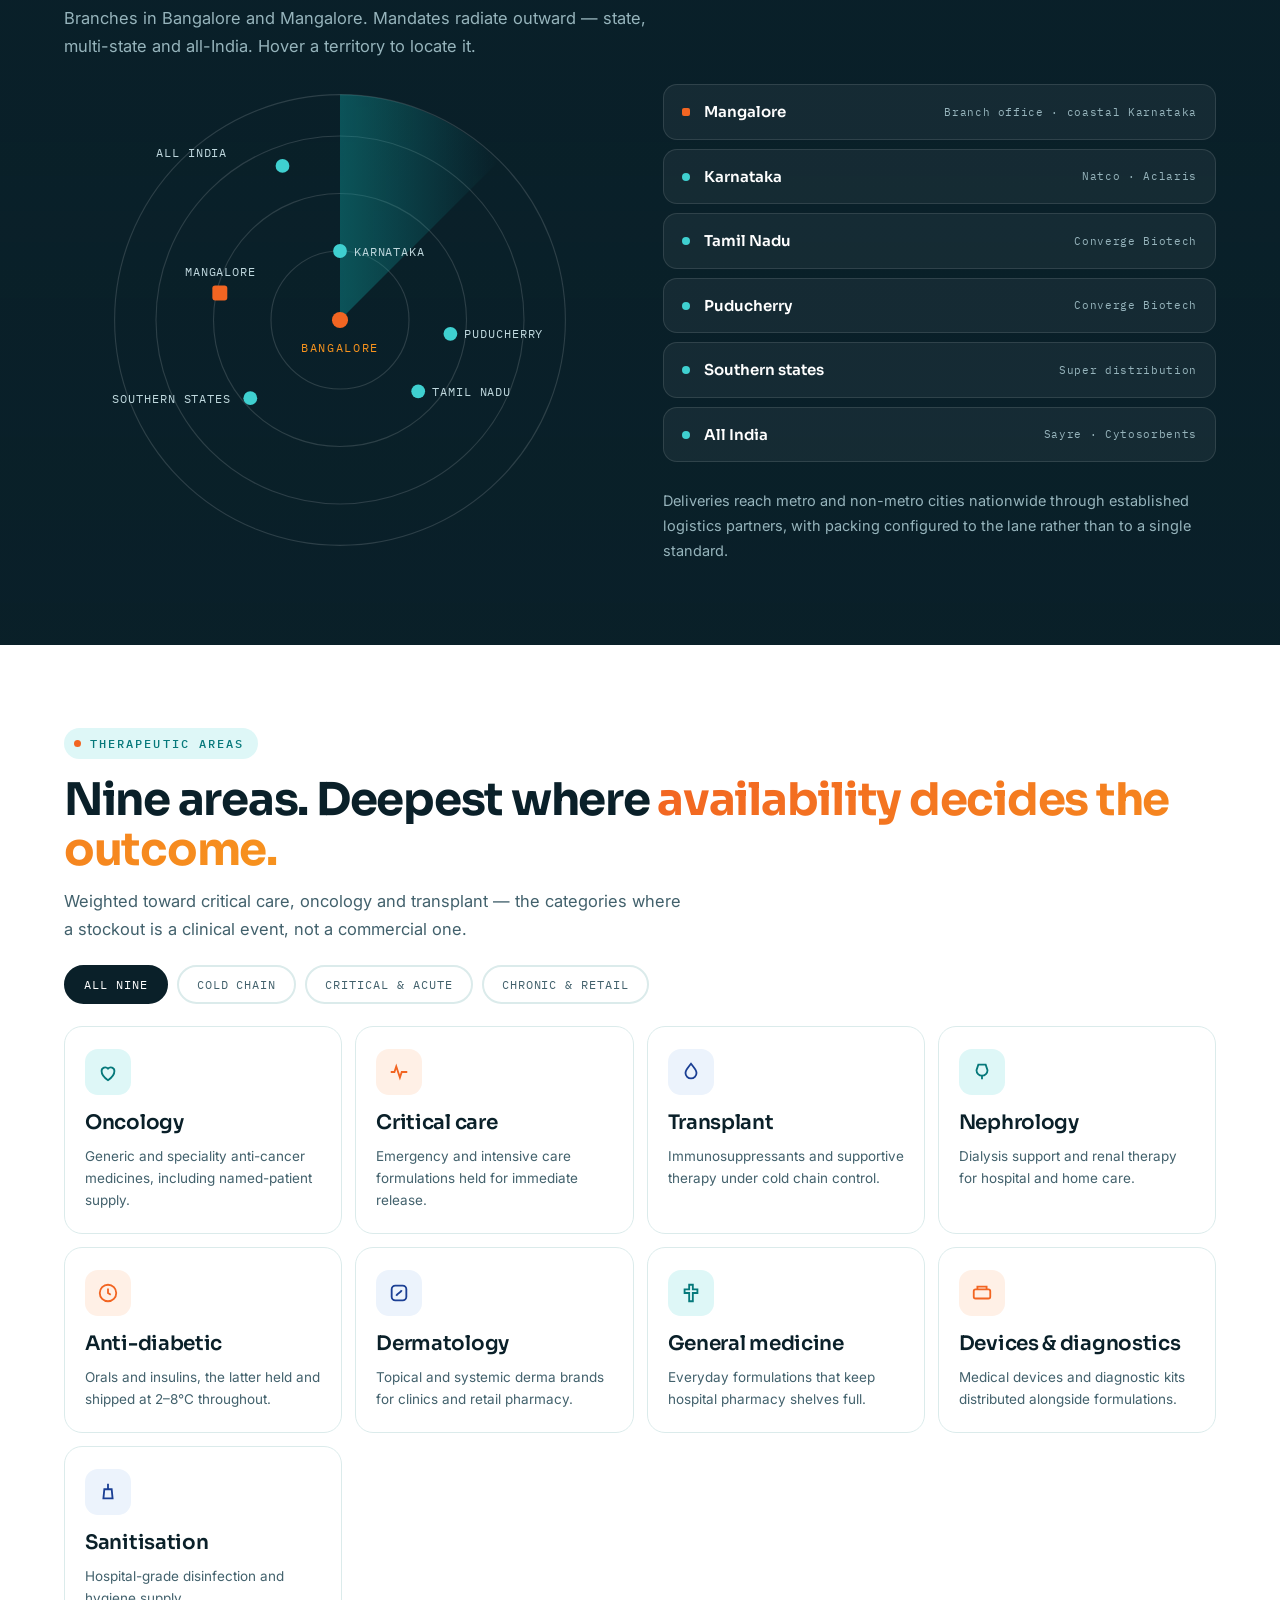
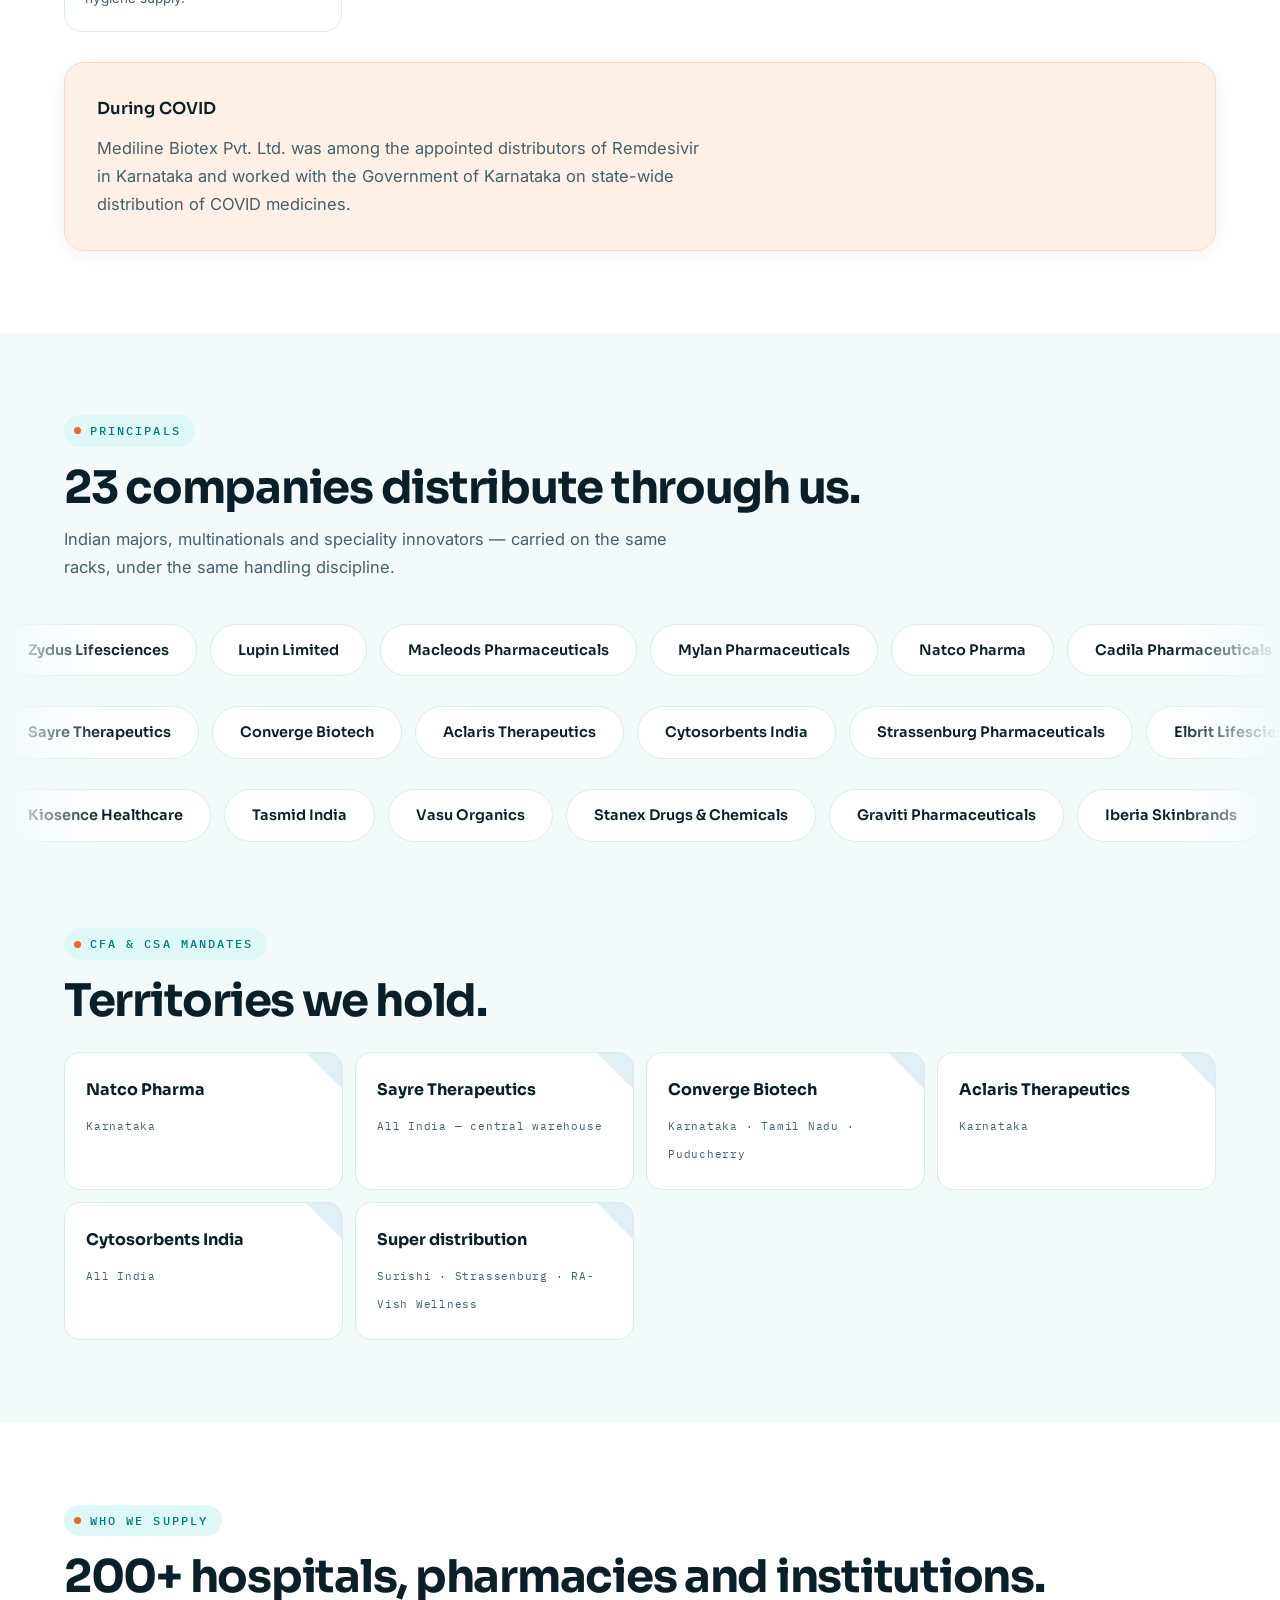
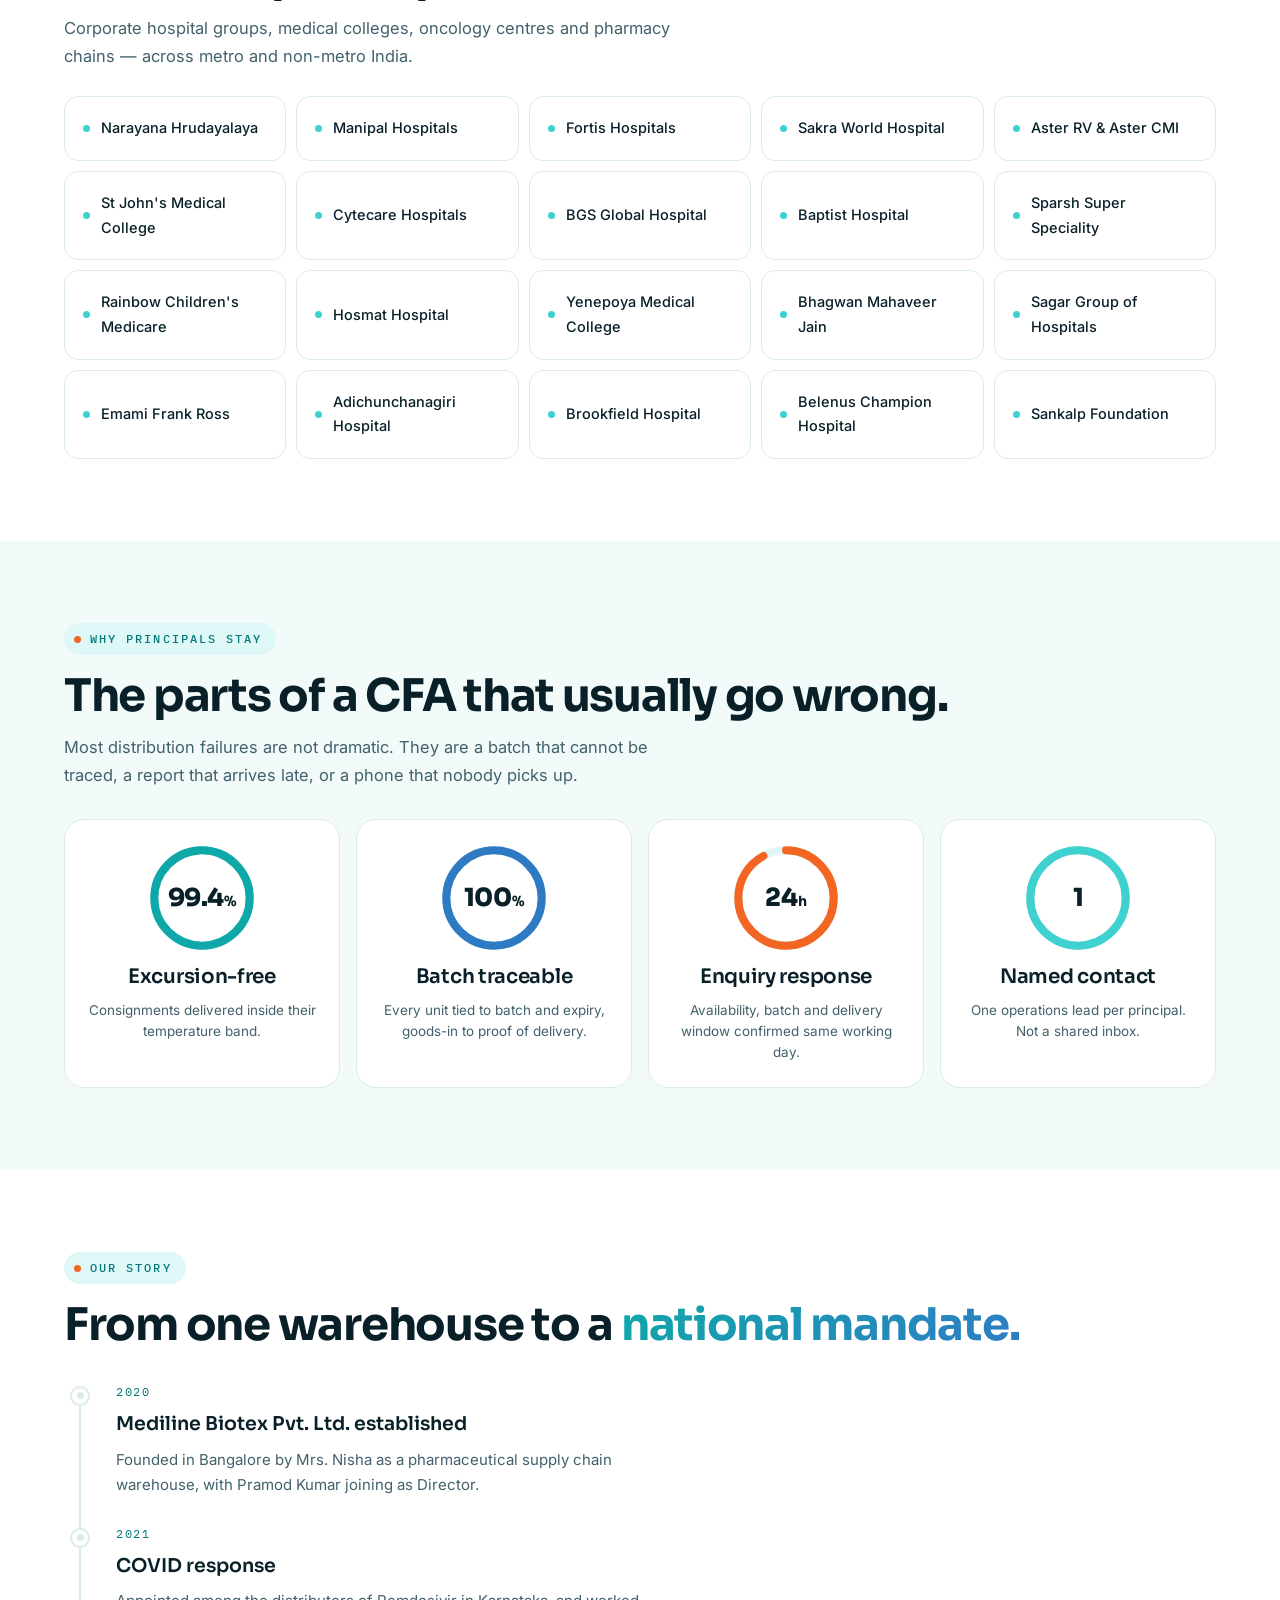
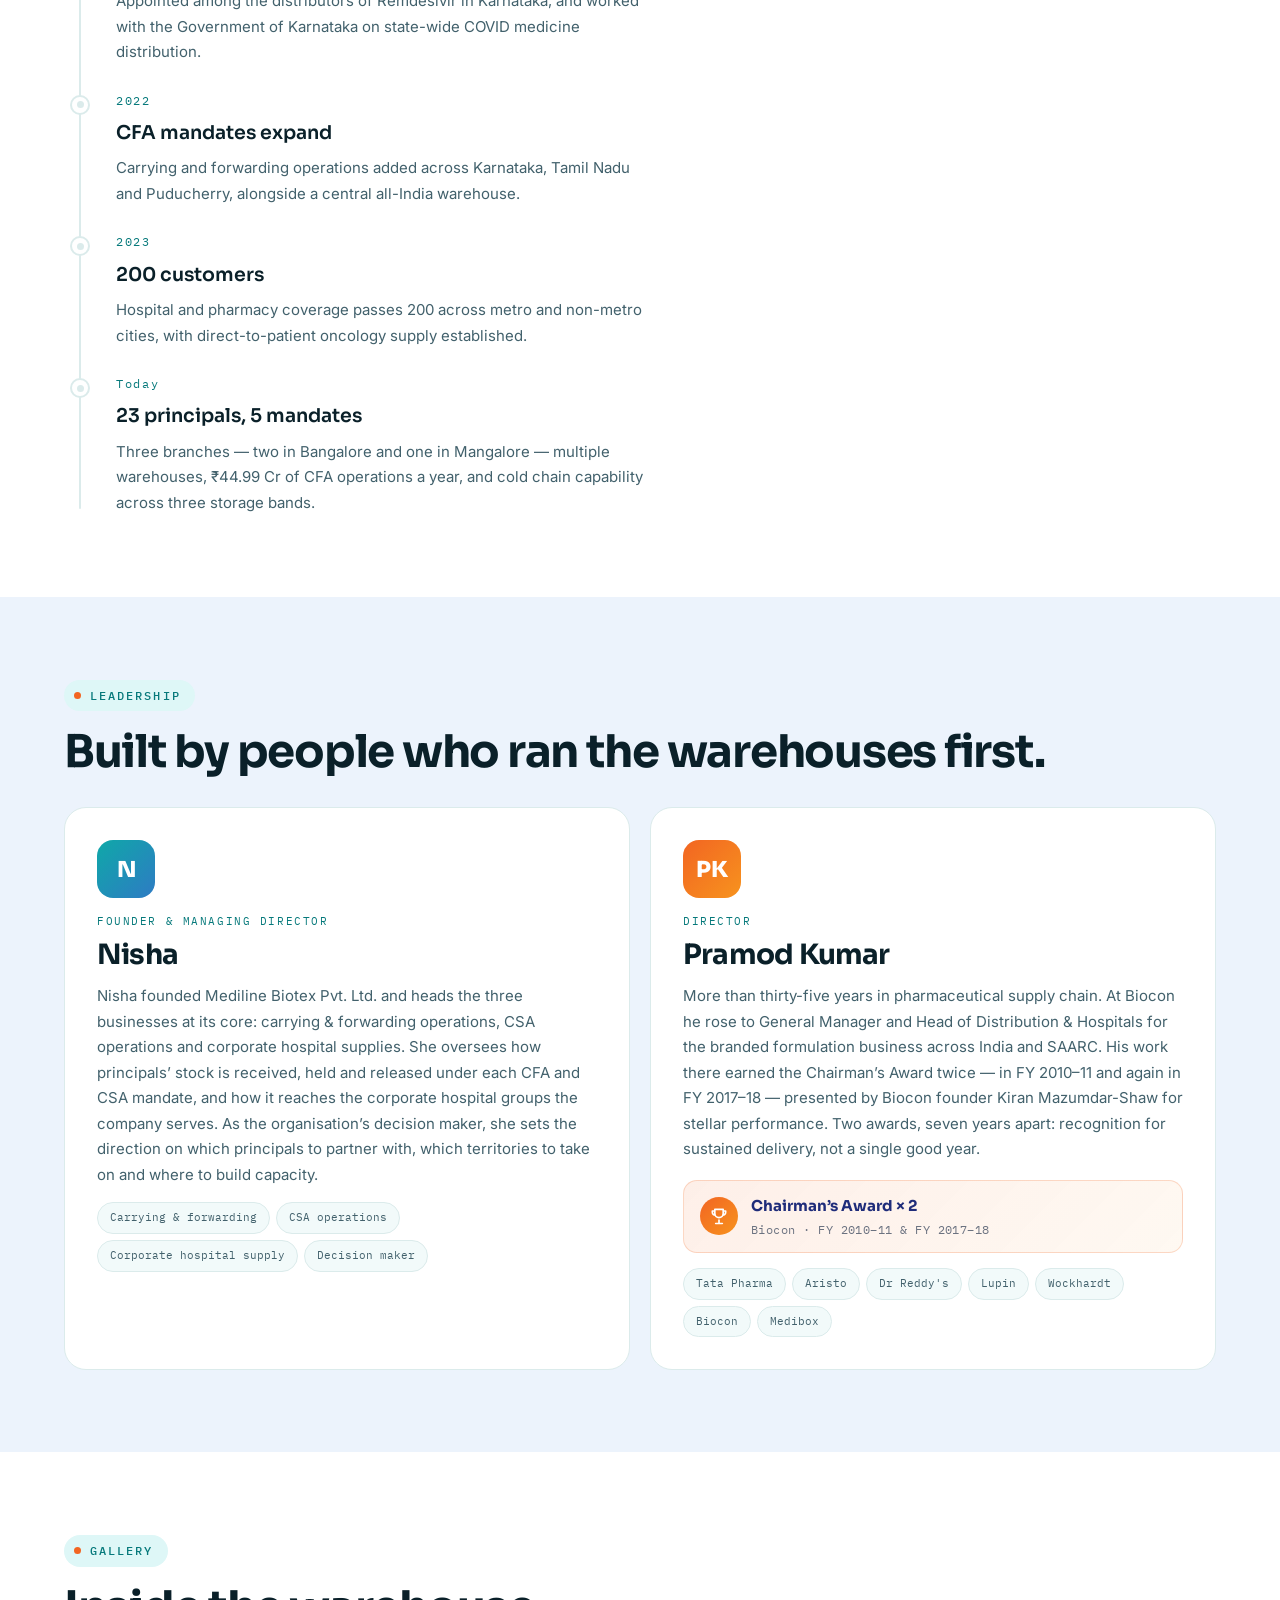
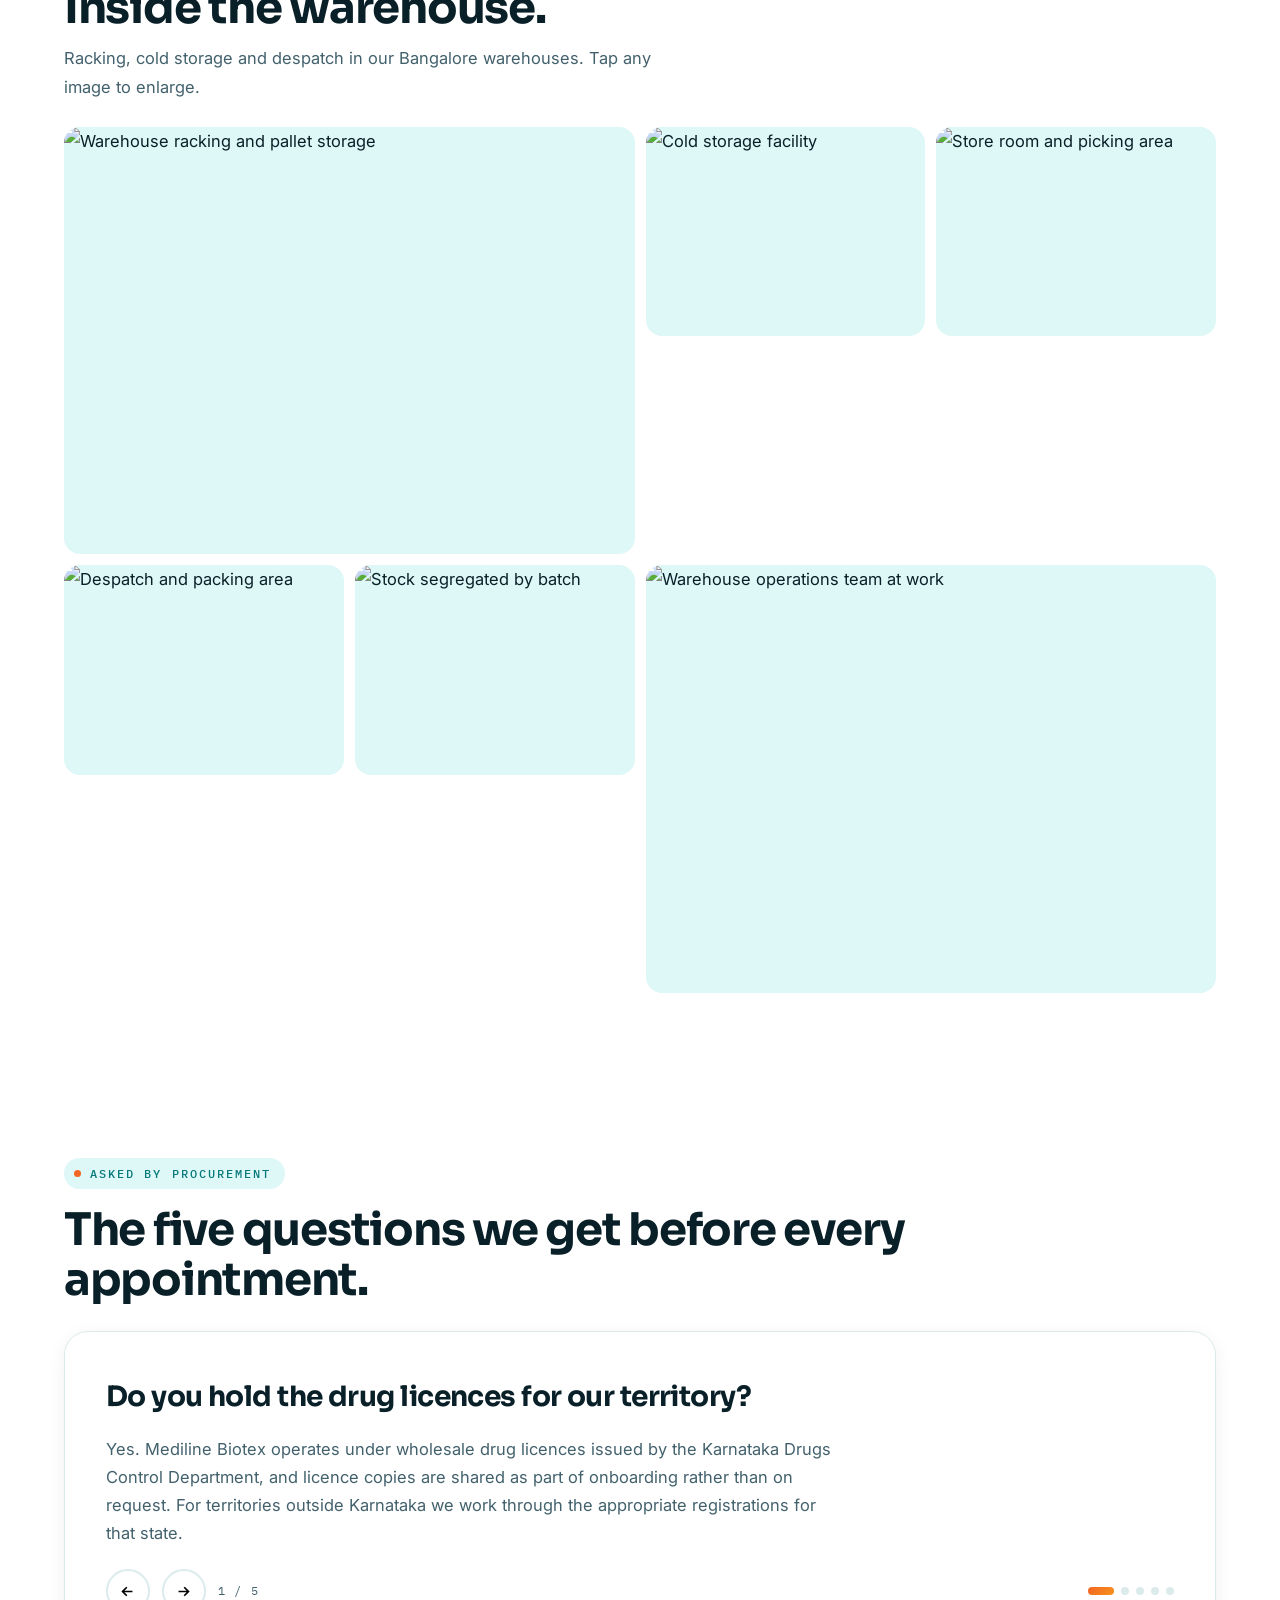
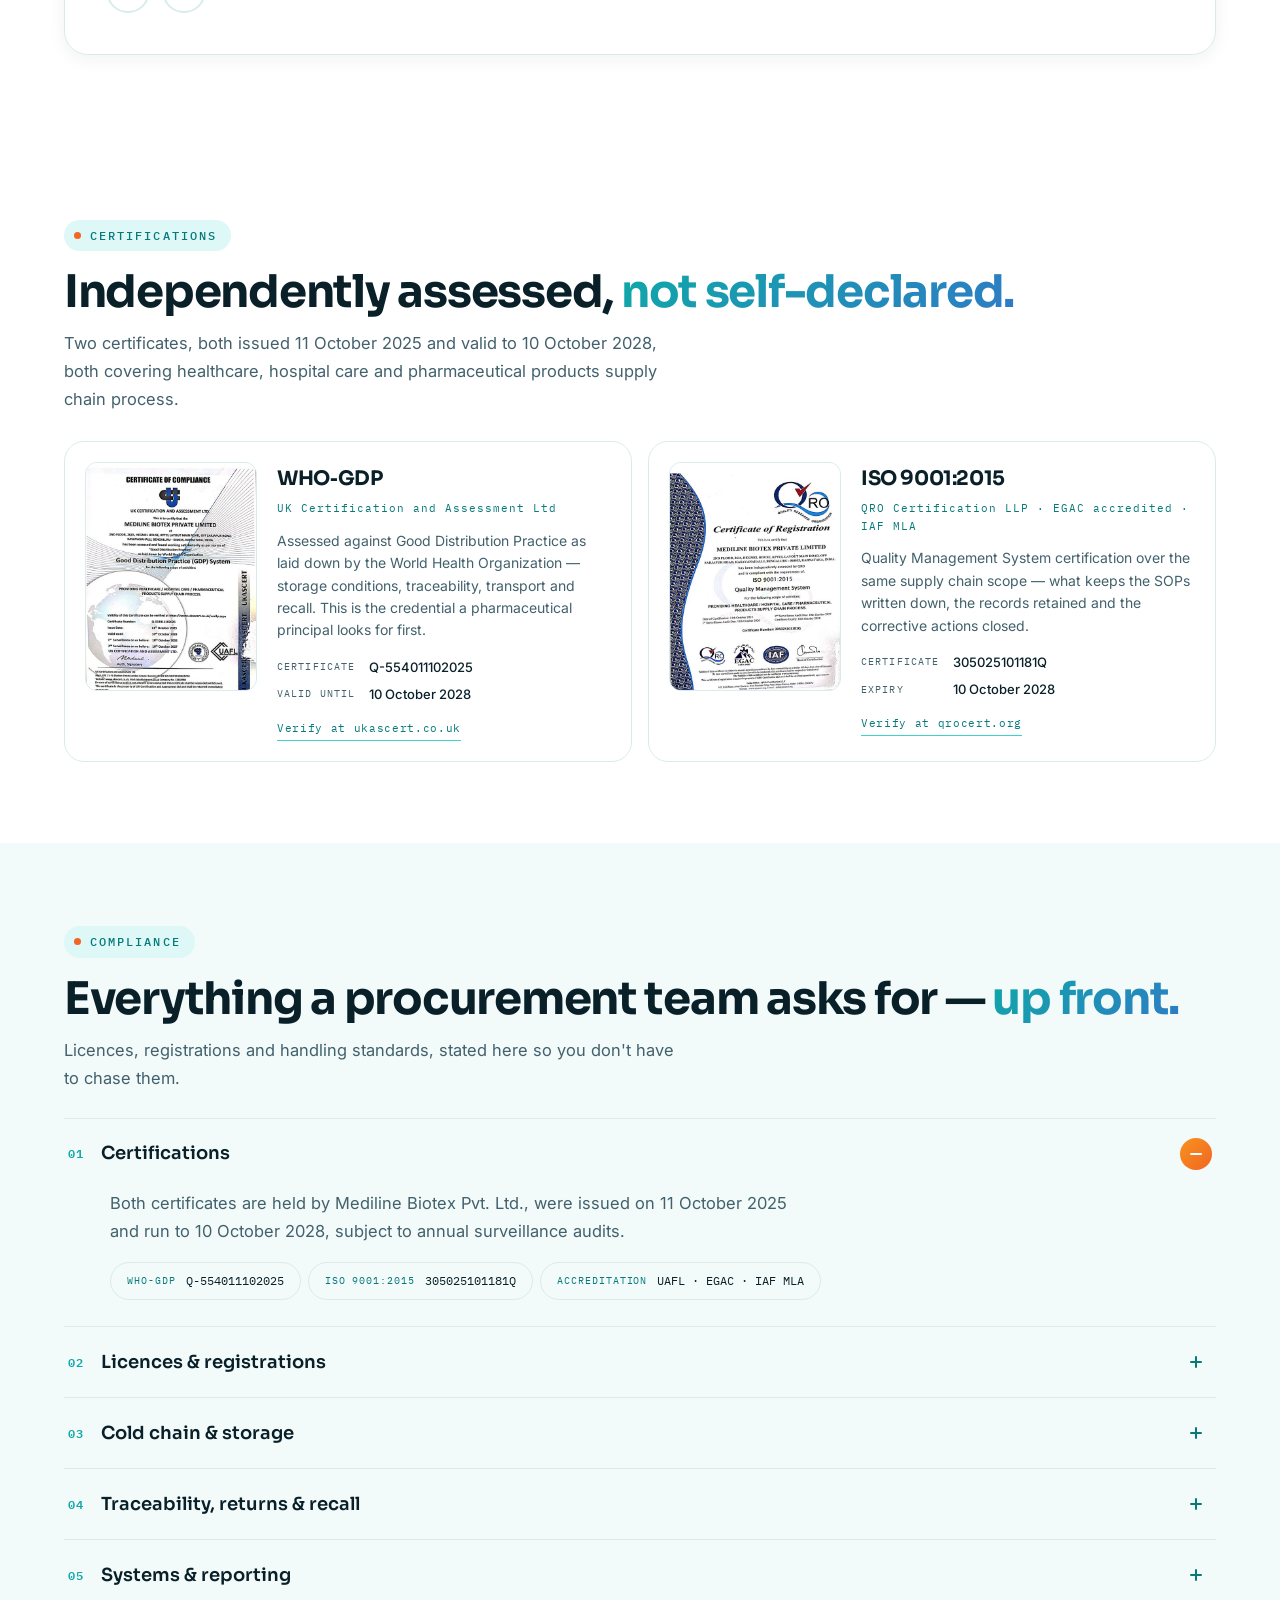
==== commit 1190279a: "v1" ====
--- a/index.html
+++ b/index.html
@@ -1,20 +1,213 @@
 <!DOCTYPE html>
-<html lang="en">
+<html lang="en-IN">
 <head>
 <meta charset="utf-8">
 <meta name="viewport" content="width=device-width, initial-scale=1">
+<title>Mediline Biotex Pvt. Ltd. — CFA, CSA &amp; hospital distribution</title>
+<meta name="description" content="CFA, CSA and distributor for corporate hospitals in Bangalore. ISO 9001:2015 and WHO-GDP certified cold chain for 23 pharma principals and 200+ hospitals.">
+<meta name="robots" content="index, follow, max-image-preview:large">
+<link rel="canonical" href="https://medilinebiotex.com/">
 <meta name="theme-color" content="#37AB9C">
-<title>Mediline Biotex Pvt. Ltd. — CFA, CSA &amp; hospital distribution</title>
-<meta name="description" content="CFA, CSA and distributor for corporate hospitals. ISO 9001:2015 and WHO-GDP certified, Bangalore &mdash; critical care, oncology and life-saving medicines to 200+ hospitals across India.">
+<meta name="author" content="Mediline Biotex Pvt. Ltd.">
+<meta name="geo.region" content="IN-KA">
+<meta name="geo.placename" content="Bengaluru">
+<meta name="geo.position" content="12.9145678;77.6769128">
+<meta name="ICBM" content="12.9145678, 77.6769128">
+<meta property="og:type" content="website">
+<meta property="og:site_name" content="Mediline Biotex Pvt. Ltd.">
+<meta property="og:locale" content="en_IN">
 <meta property="og:title" content="Mediline Biotex Pvt. Ltd. — CFA, CSA &amp; hospital distribution">
-<meta property="og:description" content="CFA, CSA and distributor for corporate hospitals. ISO 9001:2015 and WHO-GDP certified, Bangalore &mdash; critical care, oncology and life-saving medicines to 200+ hospitals across India.">
-<meta property="og:type" content="website">
+<meta property="og:description" content="CFA, CSA and distributor for corporate hospitals in Bangalore. ISO 9001:2015 and WHO-GDP certified cold chain for 23 pharma principals and 200+ hospitals.">
+<meta property="og:url" content="https://medilinebiotex.com/">
+<meta property="og:image" content="https://medilinebiotex.com/assets/og-image.jpg">
+<meta property="og:image:width" content="1200">
+<meta property="og:image:height" content="630">
+<meta property="og:image:alt" content="Mediline Biotex Pvt. Ltd. — CFA, CSA and distributor for corporate hospitals, Bangalore">
+<meta name="twitter:card" content="summary_large_image">
+<meta name="twitter:title" content="Mediline Biotex Pvt. Ltd. — CFA, CSA &amp; hospital distribution">
+<meta name="twitter:description" content="CFA, CSA and distributor for corporate hospitals in Bangalore. ISO 9001:2015 and WHO-GDP certified cold chain for 23 pharma principals and 200+ hospitals.">
+<meta name="twitter:image" content="https://medilinebiotex.com/assets/og-image.jpg">
+<meta name="twitter:image:alt" content="Mediline Biotex Pvt. Ltd. — CFA, CSA and distributor for corporate hospitals, Bangalore">
+<link rel="icon" href="favicon.ico" sizes="48x48">
 <link rel="icon" type="image/svg+xml" href="assets/mark.svg">
-<link rel="apple-touch-icon" href="assets/mediline-mark-512.png">
+<link rel="apple-touch-icon" href="assets/apple-touch-icon.png">
+<link rel="manifest" href="site.webmanifest">
+<link rel="preconnect" href="https://images.unsplash.com" crossorigin>
 <link rel="preconnect" href="https://fonts.googleapis.com">
 <link rel="preconnect" href="https://fonts.gstatic.com" crossorigin>
+<link rel="preload" as="image" href="https://images.unsplash.com/photo-1553413077-190dd305871c?auto=format&amp;fit=crop&amp;w=2400&amp;q=72" fetchpriority="high">
 <link href="https://fonts.googleapis.com/css2?family=Sora:wght@400;600;700;800&family=Inter:wght@400;500;600&family=IBM+Plex+Mono:wght@400;500&display=swap" rel="stylesheet">
 <link rel="stylesheet" href="assets/style.css">
+<script type="application/ld+json">
+{
+ "@context": "https://schema.org",
+ "@graph": [
+  {
+   "@type": [
+    "Organization",
+    "LocalBusiness"
+   ],
+   "@id": "https://medilinebiotex.com/#organization",
+   "name": "Mediline Biotex Pvt. Ltd.",
+   "alternateName": "Mediline Biotex",
+   "legalName": "Mediline Biotex Pvt. Ltd.",
+   "url": "https://medilinebiotex.com/",
+   "slogan": "Life Ahead",
+   "logo": {
+    "@type": "ImageObject",
+    "url": "https://medilinebiotex.com/assets/mediline-mark-512.png",
+    "width": 512,
+    "height": 573
+   },
+   "image": "https://medilinebiotex.com/assets/og-image.jpg",
+   "description": "Bangalore pharmaceutical supply chain company: carrying & forwarding (CFA), CSA, super distribution and supply to corporate hospitals, with validated cold chain. ISO 9001:2015 and WHO-GDP certified.",
+   "foundingDate": "2020",
+   "founder": {
+    "@type": "Person",
+    "name": "Nisha",
+    "jobTitle": "Founder & Managing Director"
+   },
+   "numberOfEmployees": {
+    "@type": "QuantitativeValue",
+    "minValue": 30
+   },
+   "telephone": "+91-96865-75835",
+   "email": "operations@medilinebiotex.com",
+   "address": {
+    "@type": "PostalAddress",
+    "streetAddress": "2nd Floor, No. 51, Sarjapur Main Road, Opp. B.K. Mathrushree Apartment, Kaikondrahalli",
+    "addressLocality": "Bengaluru",
+    "addressRegion": "Karnataka",
+    "postalCode": "560035",
+    "addressCountry": "IN"
+   },
+   "geo": {
+    "@type": "GeoCoordinates",
+    "latitude": 12.9145678,
+    "longitude": 77.6769128
+   },
+   "hasMap": "https://maps.app.goo.gl/LE33mHk7Xwc3eiEB8",
+   "areaServed": {
+    "@type": "Country",
+    "name": "India"
+   },
+   "contactPoint": [
+    {
+     "@type": "ContactPoint",
+     "telephone": "+91-96865-75835",
+     "contactType": "sales",
+     "areaServed": "IN",
+     "availableLanguage": "English"
+    },
+    {
+     "@type": "ContactPoint",
+     "telephone": "+91-96630-84950",
+     "contactType": "customer service",
+     "email": "operations@medilinebiotex.com",
+     "areaServed": "IN",
+     "availableLanguage": "English"
+    }
+   ],
+   "knowsAbout": [
+    "Pharmaceutical distribution",
+    "Carrying and forwarding agent (CFA)",
+    "Carrying and selling agent (CSA)",
+    "Super distribution",
+    "Cold chain logistics (2–8°C)",
+    "Hospital pharmaceutical supply",
+    "Oncology medicines",
+    "Critical care medicines",
+    "Transplant medicines",
+    "Nephrology",
+    "Anti-diabetic medicines",
+    "Dermatology",
+    "General medicine",
+    "Medical devices and diagnostics",
+    "Sanitisation products",
+    "WHO Good Distribution Practice",
+    "ISO 9001:2015"
+   ]
+  },
+  {
+   "@type": "WebSite",
+   "@id": "https://medilinebiotex.com/#website",
+   "url": "https://medilinebiotex.com/",
+   "name": "Mediline Biotex Pvt. Ltd.",
+   "publisher": {
+    "@id": "https://medilinebiotex.com/#organization"
+   },
+   "inLanguage": "en-IN"
+  },
+  {
+   "@type": "WebPage",
+   "@id": "https://medilinebiotex.com/#webpage",
+   "url": "https://medilinebiotex.com/",
+   "name": "Mediline Biotex Pvt. Ltd. — CFA, CSA & hospital distribution",
+   "description": "CFA, CSA and distributor for corporate hospitals in Bangalore. ISO 9001:2015 and WHO-GDP certified cold chain for 23 pharma principals and 200+ hospitals.",
+   "isPartOf": {
+    "@id": "https://medilinebiotex.com/#website"
+   },
+   "about": {
+    "@id": "https://medilinebiotex.com/#organization"
+   },
+   "inLanguage": "en-IN",
+   "primaryImageOfPage": {
+    "@type": "ImageObject",
+    "url": "https://medilinebiotex.com/assets/og-image.jpg"
+   }
+  },
+  {
+   "@type": "FAQPage",
+   "@id": "https://medilinebiotex.com/#faq",
+   "isPartOf": {
+    "@id": "https://medilinebiotex.com/#webpage"
+   },
+   "mainEntity": [
+    {
+     "@type": "Question",
+     "name": "Do you hold the drug licences for our territory?",
+     "acceptedAnswer": {
+      "@type": "Answer",
+      "text": "Yes. Mediline Biotex operates under wholesale drug licences issued by the Karnataka Drugs Control Department, and licence copies are shared as part of onboarding rather than on request. For territories outside Karnataka we work through the appropriate registrations for that state."
+     }
+    },
+    {
+     "@type": "Question",
+     "name": "How is our stock kept separate from everyone else's?",
+     "acceptedAnswer": {
+      "@type": "Answer",
+      "text": "Principal stock is held on dedicated racked pallet positions, segregated by temperature band and identified in the warehouse management system by batch and expiry. Physical segregation and system segregation are both in place, not one standing in for the other."
+     }
+    },
+    {
+     "@type": "Question",
+     "name": "What happens if a consignment goes out of temperature?",
+     "acceptedAnswer": {
+      "@type": "Answer",
+      "text": "It is reported. Where a data logger travels with the shipment, the record is reviewed on arrival and any excursion is closed back to the principal with the batch details. We do not absorb excursions quietly to protect a service metric."
+     }
+    },
+    {
+     "@type": "Question",
+     "name": "How quickly can you confirm availability?",
+     "acceptedAnswer": {
+      "@type": "Answer",
+      "text": "Same working day for stocked lines. Our operations desk confirms availability, batch, expiry and the delivery window — not just a yes or no — so hospital pharmacies can plan against a date rather than a promise."
+     }
+    },
+    {
+     "@type": "Question",
+     "name": "What does onboarding a new principal actually involve?",
+     "acceptedAnswer": {
+      "@type": "Answer",
+      "text": "A territory and volume discussion, a warehouse walkthrough, documentation exchange in both directions, system mapping for reporting, then the first stock transfer. In practice this is usually a few weeks from agreement to first despatch."
+     }
+    }
+   ]
+  }
+ ]
+}
+</script>
 </head>
 <body>
 <div id="glow"></div>
@@ -36,14 +229,14 @@
 <!-- ===== HEADER ===== -->
 <header id="hdr">
   <div class="wrap hdr-in">
-    <a class="logo" href="index.html"><img src="assets/logo.svg" alt="Mediline Biotex Pvt. Ltd. — Life Ahead" width="585" height="166"></a>
+    <a class="logo" href="./"><img src="assets/logo.svg" alt="Mediline Biotex Pvt. Ltd. — Life Ahead" width="585" height="166"></a>
     <nav class="nav" aria-label="Main">
-      <a href="index.html" class="active">Home</a>
-      <a href="about.html">About us</a>
-      <a href="products.html">Products</a>
-      <a href="team.html">Our Team</a>
-      <a href="gallery.html">Gallery</a>
-      <a href="contact.html">Contact us</a>
+      <a href="./" class="active">Home</a>
+      <a href="about">About us</a>
+      <a href="products">Products</a>
+      <a href="team">Our Team</a>
+      <a href="gallery">Gallery</a>
+      <a href="contact">Contact us</a>
       <a class="btn btn-warm btn-sm" href="tel:+919686575835"><svg viewBox="0 0 24 24" fill="none" stroke="currentColor" stroke-width="2.2"><path d="M5 4h4l2 5-3 2a12 12 0 005 5l2-3 5 2v4a1 1 0 01-1 1A16 16 0 014 5a1 1 0 011-1z"/></svg> 96865&nbsp;75835</a>
     </nav>
     <button id="burger" type="button" aria-label="Open menu" aria-controls="drawer" aria-expanded="false"><span></span><span></span><span></span></button>
@@ -51,12 +244,12 @@
 </header>
 <nav id="drawer" aria-label="Mobile menu">
   <p class="d-head">Menu</p>
-  <a href="index.html" class="on">Home</a>
-  <a href="about.html">About us</a>
-  <a href="products.html">Products</a>
-  <a href="team.html">Our Team</a>
-  <a href="gallery.html">Gallery</a>
-  <a href="contact.html">Contact us</a>
+  <a href="./" class="on">Home</a>
+  <a href="about">About us</a>
+  <a href="products">Products</a>
+  <a href="team">Our Team</a>
+  <a href="gallery">Gallery</a>
+  <a href="contact">Contact us</a>
   <div class="d-actions">
     <a class="call" href="tel:+919686575835"><svg viewBox="0 0 24 24" fill="none" stroke="currentColor" stroke-width="2.2"><path d="M5 4h4l2 5-3 2a12 12 0 005 5l2-3 5 2v4a1 1 0 01-1 1A16 16 0 014 5a1 1 0 011-1z"/></svg> Call 96865&nbsp;75835</a>
     <a class="whats" href="https://wa.me/919686575835?text=Hi%20Mediline%20Biotex%2C%20I%27d%20like%20to%20enquire%20about%20" target="_blank" rel="noopener"><svg viewBox="0 0 32 32" fill="currentColor"><path d="M16.01 3.2c-7.06 0-12.8 5.74-12.8 12.8 0 2.26.59 4.46 1.72 6.4L3.2 28.8l6.57-1.7a12.74 12.74 0 006.24 1.6h.01c7.06 0 12.8-5.74 12.8-12.8 0-3.42-1.33-6.63-3.75-9.05a12.7 12.7 0 00-9.06-3.65zm0 23.34h-.01a10.6 10.6 0 01-5.4-1.48l-.39-.23-4.02 1.05 1.07-3.92-.25-.4a10.6 10.6 0 01-1.63-5.66c0-5.87 4.78-10.64 10.64-10.64 2.84 0 5.51 1.11 7.52 3.12a10.57 10.57 0 013.11 7.53c0 5.87-4.77 10.63-10.64 10.63zm5.83-7.96c-.32-.16-1.89-.93-2.18-1.04-.29-.11-.5-.16-.71.16-.21.32-.82 1.04-1.01 1.25-.18.21-.37.24-.69.08-.32-.16-1.35-.5-2.57-1.59-.95-.85-1.59-1.89-1.78-2.21-.18-.32-.02-.5.14-.66.15-.14.32-.37.48-.56.16-.19.21-.32.32-.53.11-.21.05-.4-.03-.56-.08-.16-.71-1.73-.98-2.36-.26-.62-.52-.54-.71-.55l-.61-.01c-.21 0-.56.08-.85.4-.29.32-1.11 1.09-1.11 2.65s1.14 3.08 1.3 3.29c.16.21 2.24 3.42 5.43 4.8.76.33 1.35.52 1.81.67.76.24 1.45.21 2 .13.61-.09 1.89-.77 2.15-1.52.27-.75.27-1.38.19-1.52-.08-.13-.29-.21-.61-.37z"/></svg> WhatsApp us</a>
@@ -82,9 +275,9 @@
         <p class="lede" style="margin-top:24px">Mediline Biotex Pvt. Ltd. holds and forwards stock for 23 pharmaceutical principals, and supplies critical care, oncology and life-saving medicines to more than 200 hospitals &mdash; through validated cold chain run out of Bangalore.</p>
         <p class="rotator"><u></u> On the racks today: <b data-rotate="Oncology|Critical care|Transplant|Insulins|Nephrology|Diagnostics">Oncology</b></p>
         <div class="hero-cta">
-          <a class="btn btn-warm" href="contact.html">CFA, CSA and distributor for corporate hospitals
+          <a class="btn btn-warm" href="contact">CFA, CSA and distributor for corporate hospitals
             <svg viewBox="0 0 24 24" fill="none" stroke="currentColor" stroke-width="2.4"><path d="M5 12h14M13 6l6 6-6 6"/></svg></a>
-          <a class="btn btn-out" href="products.html">See what we stock</a>
+          <a class="btn btn-out" href="products">See what we stock</a>
         </div>
         <div class="hero-tick">
           <span><b></b> ISO 9001:2015</span><span><b></b> WHO-GDP</span>
@@ -441,15 +634,15 @@
       <button type="button" class="filt" data-f="chronic">Chronic &amp; retail</button>
     </div>
     <div class="ther-grid" id="therGrid">
-      <div class="ther rv" data-cat="cold crit"><span class="ico ic-teal"><svg viewBox="0 0 24 24" fill="none" stroke="currentColor" stroke-width="2"><path d="M12 21s-7-4.6-7-10a4 4 0 017-2.6A4 4 0 0119 11c0 5.4-7 10-7 10z"/></svg></span><h3 class="h3">Oncology</h3><p>Generic and speciality anti-cancer medicines, including named-patient supply.</p><div class="lvl"><i><b data-lvl="95"></b></i><span>Depth of stock</span></div></div>
-      <div class="ther rv" data-cat="crit"><span class="ico ic-orange"><svg viewBox="0 0 24 24" fill="none" stroke="currentColor" stroke-width="2"><path d="M3 12h4l2-6 4 12 2-6h6"/></svg></span><h3 class="h3">Critical care</h3><p>Emergency and intensive care formulations held for immediate release.</p><div class="lvl"><i><b data-lvl="92"></b></i><span>Depth of stock</span></div></div>
-      <div class="ther rv" data-cat="cold crit"><span class="ico ic-blue"><svg viewBox="0 0 24 24" fill="none" stroke="currentColor" stroke-width="2"><path d="M12 3c3 4 6 6.5 6 10a6 6 0 01-12 0c0-3.5 3-6 6-10z"/></svg></span><h3 class="h3">Transplant</h3><p>Immunosuppressants and supportive therapy under cold chain control.</p><div class="lvl"><i><b data-lvl="88"></b></i><span>Depth of stock</span></div></div>
-      <div class="ther rv" data-cat="crit chronic"><span class="ico ic-teal"><svg viewBox="0 0 24 24" fill="none" stroke="currentColor" stroke-width="2"><path d="M8 4h8l2 6a6 6 0 01-12 0z"/><path d="M12 16v4"/></svg></span><h3 class="h3">Nephrology</h3><p>Dialysis support and renal therapy for hospital and home care.</p><div class="lvl"><i><b data-lvl="78"></b></i><span>Depth of stock</span></div></div>
-      <div class="ther rv" data-cat="cold chronic"><span class="ico ic-orange"><svg viewBox="0 0 24 24" fill="none" stroke="currentColor" stroke-width="2"><circle cx="12" cy="12" r="9"/><path d="M12 7v5l3 2"/></svg></span><h3 class="h3">Anti-diabetic</h3><p>Orals and insulins, the latter held and shipped at 2–8°C throughout.</p><div class="lvl"><i><b data-lvl="82"></b></i><span>Depth of stock</span></div></div>
-      <div class="ther rv" data-cat="chronic"><span class="ico ic-blue"><svg viewBox="0 0 24 24" fill="none" stroke="currentColor" stroke-width="2"><rect x="4" y="4" width="16" height="16" rx="4"/><path d="M9 15c1.5-3 4.5-3 6-6"/></svg></span><h3 class="h3">Dermatology</h3><p>Topical and systemic derma brands for clinics and retail pharmacy.</p><div class="lvl"><i><b data-lvl="70"></b></i><span>Depth of stock</span></div></div>
-      <div class="ther rv" data-cat="chronic"><span class="ico ic-teal"><svg viewBox="0 0 24 24" fill="none" stroke="currentColor" stroke-width="2"><path d="M10 3h4v5h5v4h-5v9h-4v-9H5V8h5z"/></svg></span><h3 class="h3">General medicine</h3><p>Everyday formulations that keep hospital pharmacy shelves full.</p><div class="lvl"><i><b data-lvl="86"></b></i><span>Depth of stock</span></div></div>
-      <div class="ther rv" data-cat="crit chronic"><span class="ico ic-orange"><svg viewBox="0 0 24 24" fill="none" stroke="currentColor" stroke-width="2"><rect x="3" y="8" width="18" height="10" rx="2"/><path d="M7 8V5h10v3"/></svg></span><h3 class="h3">Devices &amp; diagnostics</h3><p>Medical devices and diagnostic kits distributed alongside formulations.</p><div class="lvl"><i><b data-lvl="74"></b></i><span>Depth of stock</span></div></div>
-      <div class="ther rv" data-cat="chronic"><span class="ico ic-blue"><svg viewBox="0 0 24 24" fill="none" stroke="currentColor" stroke-width="2"><path d="M12 3v6M8 9h8l1 10H7z"/></svg></span><h3 class="h3">Sanitisation</h3><p>Hospital-grade disinfection and hygiene supply.</p><div class="lvl"><i><b data-lvl="65"></b></i><span>Depth of stock</span></div></div>
+      <div class="ther rv" data-cat="cold crit"><span class="ico ic-teal"><svg viewBox="0 0 24 24" fill="none" stroke="currentColor" stroke-width="2"><path d="M12 21s-7-4.6-7-10a4 4 0 017-2.6A4 4 0 0119 11c0 5.4-7 10-7 10z"/></svg></span><h3 class="h3">Oncology</h3><p>Generic and speciality anti-cancer medicines, including named-patient supply.</p></div>
+      <div class="ther rv" data-cat="crit"><span class="ico ic-orange"><svg viewBox="0 0 24 24" fill="none" stroke="currentColor" stroke-width="2"><path d="M3 12h4l2-6 4 12 2-6h6"/></svg></span><h3 class="h3">Critical care</h3><p>Emergency and intensive care formulations held for immediate release.</p></div>
+      <div class="ther rv" data-cat="cold crit"><span class="ico ic-blue"><svg viewBox="0 0 24 24" fill="none" stroke="currentColor" stroke-width="2"><path d="M12 3c3 4 6 6.5 6 10a6 6 0 01-12 0c0-3.5 3-6 6-10z"/></svg></span><h3 class="h3">Transplant</h3><p>Immunosuppressants and supportive therapy under cold chain control.</p></div>
+      <div class="ther rv" data-cat="crit chronic"><span class="ico ic-teal"><svg viewBox="0 0 24 24" fill="none" stroke="currentColor" stroke-width="2"><path d="M8 4h8l2 6a6 6 0 01-12 0z"/><path d="M12 16v4"/></svg></span><h3 class="h3">Nephrology</h3><p>Dialysis support and renal therapy for hospital and home care.</p></div>
+      <div class="ther rv" data-cat="cold chronic"><span class="ico ic-orange"><svg viewBox="0 0 24 24" fill="none" stroke="currentColor" stroke-width="2"><circle cx="12" cy="12" r="9"/><path d="M12 7v5l3 2"/></svg></span><h3 class="h3">Anti-diabetic</h3><p>Orals and insulins, the latter held and shipped at 2–8°C throughout.</p></div>
+      <div class="ther rv" data-cat="chronic"><span class="ico ic-blue"><svg viewBox="0 0 24 24" fill="none" stroke="currentColor" stroke-width="2"><rect x="4" y="4" width="16" height="16" rx="4"/><path d="M9 15c1.5-3 4.5-3 6-6"/></svg></span><h3 class="h3">Dermatology</h3><p>Topical and systemic derma brands for clinics and retail pharmacy.</p></div>
+      <div class="ther rv" data-cat="chronic"><span class="ico ic-teal"><svg viewBox="0 0 24 24" fill="none" stroke="currentColor" stroke-width="2"><path d="M10 3h4v5h5v4h-5v9h-4v-9H5V8h5z"/></svg></span><h3 class="h3">General medicine</h3><p>Everyday formulations that keep hospital pharmacy shelves full.</p></div>
+      <div class="ther rv" data-cat="crit chronic"><span class="ico ic-orange"><svg viewBox="0 0 24 24" fill="none" stroke="currentColor" stroke-width="2"><rect x="3" y="8" width="18" height="10" rx="2"/><path d="M7 8V5h10v3"/></svg></span><h3 class="h3">Devices &amp; diagnostics</h3><p>Medical devices and diagnostic kits distributed alongside formulations.</p></div>
+      <div class="ther rv" data-cat="chronic"><span class="ico ic-blue"><svg viewBox="0 0 24 24" fill="none" stroke="currentColor" stroke-width="2"><path d="M12 3v6M8 9h8l1 10H7z"/></svg></span><h3 class="h3">Sanitisation</h3><p>Hospital-grade disinfection and hygiene supply.</p></div>
     </div>
     <div class="pane-card rv" style="margin-top:30px;background:var(--peach);border-color:#FBD9C4">
       <h4 class="h4">During COVID</h4>
@@ -522,8 +715,7 @@
 <section class="sec" id="story">
   <div class="wrap">
     <div class="rv"><p class="eyebrow"><i></i> Our story</p>
-      <h2 class="h2">From one warehouse to a <span class="grad-text">national mandate.</span></h2>
-      <p class="sub">Dates below are indicative and pending confirmation from the company.</p></div>
+      <h2 class="h2">From one warehouse to a <span class="grad-text">national mandate.</span></h2></div>
     <div class="tl rv">
       <div class="tl-spine"><i id="tlFill"></i></div>
       <div class="tl-item"><span class="dot"><i></i></span><span class="yr">2020</span><h3>Mediline Biotex Pvt. Ltd. established</h3><p>Founded in Bangalore by Mrs. Nisha as a pharmaceutical supply chain warehouse, with Pramod Kumar joining as Director.</p></div>
@@ -569,7 +761,6 @@
       <figure><img loading="lazy" onerror="this.onerror=null;this.src='https://images.unsplash.com/photo-1684695749267-233af13276d0?auto=format&fit=crop&w=1400&q=72'" src="https://medilinebiotex.com/wp-content/uploads/2024/07/MB-21-scaled.jpeg" alt="Stock segregated by batch"><figcaption>Batch segregation</figcaption></figure>
       <figure class="wide"><img loading="lazy" onerror="this.onerror=null;this.src='https://images.unsplash.com/photo-1644079446600-219068676743?auto=format&fit=crop&w=1400&q=72'" src="https://medilinebiotex.com/wp-content/uploads/2024/07/MB-24-scaled.jpeg" alt="Warehouse operations team at work"><figcaption>Operations floor</figcaption></figure>
     </div>
-    <p class="note" style="margin-top:14px">Placeholder images pulled from the current site — to be replaced with a fresh photo shoot before launch.</p>
   </div>
 </section>
 
@@ -640,7 +831,7 @@
           <span class="kv"><u>WHO-GDP</u> Q-554011102025</span><span class="kv"><u>ISO 9001:2015</u> 305025101181Q</span><span class="kv"><u>Accreditation</u> UAFL &middot; EGAC &middot; IAF MLA</span></div></div>
       <div class="acc-item"><div class="acc-hd" role="button" tabindex="0" aria-expanded="false"><span class="n">02</span> Licences &amp; registrations <span class="pm"></span></div>
         <div class="acc-bd"><p>Mediline Biotex Pvt. Ltd. operates under wholesale drug licences issued by the Karnataka Drugs Control Department. Copies are shared with principals and institutional buyers as part of onboarding.</p>
-          <span class="kv"><u>Drug licence</u> Form 20B / 21B &mdash; KA</span><span class="kv"><u>CIN</u> To be supplied</span><span class="kv"><u>GST</u> 29XXXXXXXXXXXZX</span></div></div>
+          <span class="kv"><u>Drug licence</u> Form 20B / 21B &mdash; KA</span></div></div>
       <div class="acc-item"><div class="acc-hd" role="button" tabindex="0" aria-expanded="false"><span class="n">03</span> Cold chain &amp; storage <span class="pm"></span></div>
         <div class="acc-bd"><p>Segregated storage across cold, cool and ambient bands on racked pallet positions, with continuous temperature monitoring and periodic mapping of storage areas.</p>
           <span class="kv"><u>Cold</u> 2–8°C</span><span class="kv"><u>Cool</u> 15–25°C</span><span class="kv"><u>Ambient</u> Below 30°C</span><span class="kv"><u>Monitoring</u> Continuous</span></div></div>
@@ -662,12 +853,12 @@
   <div class="half a rv-l"><p class="eyebrow"><i></i> For pharmaceutical companies</p>
     <h2 class="h2">Looking for a CFA partner in the Southern states?</h2>
     <p class="sub">Tell us the territory, the temperature band and the volumes. We come back with warehouse capacity, service levels and commercials.</p>
-    <p style="margin-top:26px"><a class="btn btn-warm" href="contact.html">Start a conversation
+    <p style="margin-top:26px"><a class="btn btn-warm" href="contact">Start a conversation
       <svg viewBox="0 0 24 24" fill="none" stroke="currentColor" stroke-width="2.4"><path d="M5 12h14M13 6l6 6-6 6"/></svg></a></p></div>
   <div class="half b rv-r"><p class="eyebrow on-dark"><i></i> For hospitals &amp; pharmacies</p>
     <h2 class="h2">Need a molecule we stock?</h2>
     <p class="sub">Send the product, strength and quantity. Our operations desk confirms availability, batch and delivery window the same working day.</p>
-    <p style="margin-top:26px"><a class="btn btn-teal" href="contact.html">Raise an enquiry
+    <p style="margin-top:26px"><a class="btn btn-teal" href="contact">Raise an enquiry
       <svg viewBox="0 0 24 24" fill="none" stroke="currentColor" stroke-width="2.4"><path d="M5 12h14M13 6l6 6-6 6"/></svg></a></p></div>
 </section>
 
@@ -693,20 +884,24 @@
           <span><b>WhatsApp us</b><small>Fastest route for stock enquiries</small></span></a>
       </div></div>
     <div class="pane-card enq-card rv-r"><h3 class="h3">Send an enquiry</h3>
-      <p class="sub" style="font-size:14.5px">Product enquiries reach the operations desk. CFA and partnership enquiries reach the director.</p>
+      <p class="sub" style="font-size:14.5px">Send the details on WhatsApp for the quickest reply &mdash; or by email if you prefer.</p>
       <div class="form-grid">
-        <div class="field"><input type="text" id="f1"><label for="f1">Name</label></div>
+        <div class="field"><input type="text" id="f1" required aria-required="true"><label for="f1">Name<span class="req" aria-hidden="true"> *</span></label></div>
         <div class="field"><input type="text" id="f2"><label for="f2">Organisation</label></div>
         <div class="field"><input type="email" id="f3"><label for="f3">Email</label></div>
         <div class="field"><input type="tel" id="f4"><label for="f4">Phone</label></div>
-        <div class="field full"><textarea id="f5"></textarea><label for="f5">What do you need?</label></div>
-      </div>
-      <p style="margin-top:18px"><button class="btn btn-warm" id="sendBtn" type="button">Send enquiry
-        <svg viewBox="0 0 24 24" fill="none" stroke="currentColor" stroke-width="2.4"><path d="M5 12h14M13 6l6 6-6 6"/></svg></button></p>
-      <div id="formMsg">Thanks — this is a design preview, so nothing was sent. On the live site this posts to the operations desk.</div>
+        <div class="field full"><textarea id="f5" required aria-required="true"></textarea><label for="f5">What do you need?<span class="req" aria-hidden="true"> *</span></label></div>
+      </div>
+      <div class="send" data-src="Home page" data-mail="operations@medilinebiotex.com">
+          <a class="btn btn-wa" id="sendBtn" href="https://wa.me/919686575835" target="_blank" rel="noopener"><svg aria-hidden="true" viewBox="0 0 32 32" fill="currentColor"><path d="M16.01 3.2c-7.06 0-12.8 5.74-12.8 12.8 0 2.26.59 4.46 1.72 6.4L3.2 28.8l6.57-1.7a12.74 12.74 0 006.24 1.6h.01c7.06 0 12.8-5.74 12.8-12.8 0-3.42-1.33-6.63-3.75-9.05a12.7 12.7 0 00-9.06-3.65zm0 23.34h-.01a10.6 10.6 0 01-5.4-1.48l-.39-.23-4.02 1.05 1.07-3.92-.25-.4a10.6 10.6 0 01-1.63-5.66c0-5.87 4.78-10.64 10.64-10.64 2.84 0 5.51 1.11 7.52 3.12a10.57 10.57 0 013.11 7.53c0 5.87-4.77 10.63-10.64 10.63zm5.83-7.96c-.32-.16-1.89-.93-2.18-1.04-.29-.11-.5-.16-.71.16-.21.32-.82 1.04-1.01 1.25-.18.21-.37.24-.69.08-.32-.16-1.35-.5-2.57-1.59-.95-.85-1.59-1.89-1.78-2.21-.18-.32-.02-.5.14-.66.15-.14.32-.37.48-.56.16-.19.21-.32.32-.53.11-.21.05-.4-.03-.56-.08-.16-.71-1.73-.98-2.36-.26-.62-.52-.54-.71-.55l-.61-.01c-.21 0-.56.08-.85.4-.29.32-1.11 1.09-1.11 2.65s1.14 3.08 1.3 3.29c.16.21 2.24 3.42 5.43 4.8.76.33 1.35.52 1.81.67.76.24 1.45.21 2 .13.61-.09 1.89-.77 2.15-1.52.27-.75.27-1.38.19-1.52-.08-.13-.29-.21-.61-.37z"/></svg> Send on WhatsApp</a>
+          <p class="send-note">You&rsquo;ll be redirected to WhatsApp for a quick response.</p>
+          <p class="send-alt">Prefer email? <a class="mail-alt" href="mailto:operations@medilinebiotex.com">Send via email instead</a></p>
+          <p class="form-err" role="alert" hidden></p>
+          <div id="formMsg" role="status"></div>
+        </div>
       <div class="enq-map">
-        <iframe title="Mediline Biotex Pvt. Ltd. head office on Google Maps" loading="lazy" referrerpolicy="no-referrer-when-downgrade"
-          src="https://www.google.com/maps?q=12.9145678,77.6769128&amp;z=17&amp;hl=en&amp;output=embed"></iframe>
+        <iframe title="Mediline Biotex Pvt. Ltd. head office on Google Maps" loading="lazy" referrerpolicy="strict-origin-when-cross-origin"
+          src="https://www.google.com/maps/embed?pb=!1m18!1m12!1m3!1d3417.972706762102!2d77.67433250994746!3d12.914573016074884!2m3!1f0!2f0!3f0!3m2!1i1024!2i768!4f13.1!3m3!1m2!1s0x3bae13acd42a16a9%3A0xd050b0f3e613f772!2sMediline%20Biotex%20Pvt%20Ltd!5e1!3m2!1sen!2sin!4v1792724080737!5m2!1sen!2sin" allowfullscreen></iframe>
         <a class="map-open" href="https://maps.app.goo.gl/LE33mHk7Xwc3eiEB8" target="_blank" rel="noopener">Open in Google Maps <svg viewBox="0 0 24 24" fill="none" stroke="currentColor" stroke-width="2.4"><path d="M7 17L17 7M9 7h8v8"/></svg></a>
       </div></div>
   </div></div>
@@ -722,10 +917,9 @@
           <a href="https://www.ukascert.co.uk/verify.aspx" target="_blank" rel="noopener">WHO&#8209;GDP <span class="vf">verify</span></a>
           <a href="https://www.qrocert.org/verify.aspx" target="_blank" rel="noopener">ISO 9001:2015 <span class="vf">verify</span></a>
         </p>
-        <p class="f-social">Social profiles coming soon.</p>
-      </div>
-      <div><h4>Menu</h4><a href="index.html">Home</a><a href="about.html">About us</a><a href="products.html">Products</a><a href="team.html">Our Team</a><a href="gallery.html">Gallery</a><a href="contact.html">Contact us</a></div>
-      <div><h4>Business</h4><a href="about.html#capabilities">Capabilities</a><a href="about.html#certs">Certifications</a><a href="products.html#storage">Cold chain</a><a href="products.html#explorer">Therapeutic areas</a><a href="about.html#partners">Principals &amp; CFA</a></div>
+      </div>
+      <div><h4>Menu</h4><a href="./">Home</a><a href="about">About us</a><a href="products">Products</a><a href="team">Our Team</a><a href="gallery">Gallery</a><a href="contact">Contact us</a></div>
+      <div><h4>Business</h4><a href="about#capabilities">Capabilities</a><a href="about#certs">Certifications</a><a href="products#storage">Cold chain</a><a href="products#explorer">Therapeutic areas</a><a href="about#partners">Principals &amp; CFA</a></div>
       <div><h4>Contact</h4><a href="https://wa.me/919686575835?text=Hi%20Mediline%20Biotex%2C%20I%27d%20like%20to%20enquire%20about%20" target="_blank" rel="noopener">WhatsApp — +91&nbsp;96865&nbsp;75835</a><a href="tel:+919686575835">+91&nbsp;96865&nbsp;75835 — Director</a><a href="tel:+919663084950">+91&nbsp;96630&nbsp;84950 — Head office</a><a href="mailto:pramod@medilinebiotex.com">pramod@<wbr>medilinebiotex.com</a><a href="mailto:operations@medilinebiotex.com">operations@<wbr>medilinebiotex.com</a></div>
     </div>
     <div class="f-btm"><span>&copy; 2026 Mediline Biotex Pvt. Ltd. &middot; All rights reserved</span><span>Life Ahead</span></div>
--- a/assets/style.css
+++ b/assets/style.css
@@ -1463,3 +1463,21 @@
 .bars>.bar{min-width:0}
 @media (max-width:360px){.bar .v{font-size:9.5px;letter-spacing:0}.bar .yr{font-size:8.5px;letter-spacing:0}}
 @media (max-width:940px){.hero-cta .btn{text-align:center}}
+
+/* ---------- enquiry forms -> WhatsApp / email (Oct 23) ---------- */
+.send{margin-top:20px}
+.btn-wa{background:#0F8043;color:#fff;box-shadow:0 10px 24px -10px rgba(15,128,67,.55)}
+.btn-wa:hover,.btn-wa:focus-visible{background:#0B6B37;color:#fff}
+.btn-wa svg{width:20px;height:20px;flex:none}
+.send-note{display:flex;align-items:center;gap:8px;margin:12px 0 0;font-size:13.5px;color:var(--slate)}
+.send-note::before{content:"";flex:none;width:7px;height:7px;border-radius:50%;background:#25D366;box-shadow:0 0 0 4px rgba(37,211,102,.18)}
+.send-alt{margin:6px 0 0;font-size:13.5px;color:var(--slate)}
+.mail-alt{color:var(--teal-dk);font-weight:600;text-decoration:underline;text-underline-offset:3px}
+.mail-alt:hover{color:var(--orange)}
+.form-err{margin:12px 0 0;padding:10px 14px;border-radius:10px;background:#FDECEA;color:#A12B1C;font-size:13.5px}
+.field.bad input,.field.bad textarea{border-color:#D9442F;box-shadow:0 0 0 3px rgba(217,68,47,.12)}
+.field label .req{color:var(--orange)}
+#formMsg:not(:empty){display:block}
+@media (max-width:940px){.send .btn-wa{width:100%;justify-content:center}}
+.nf{min-height:62vh;display:flex;align-items:center;padding-top:140px}
+.nf>.wrap{width:100%}.nf .sub{margin-top:18px}
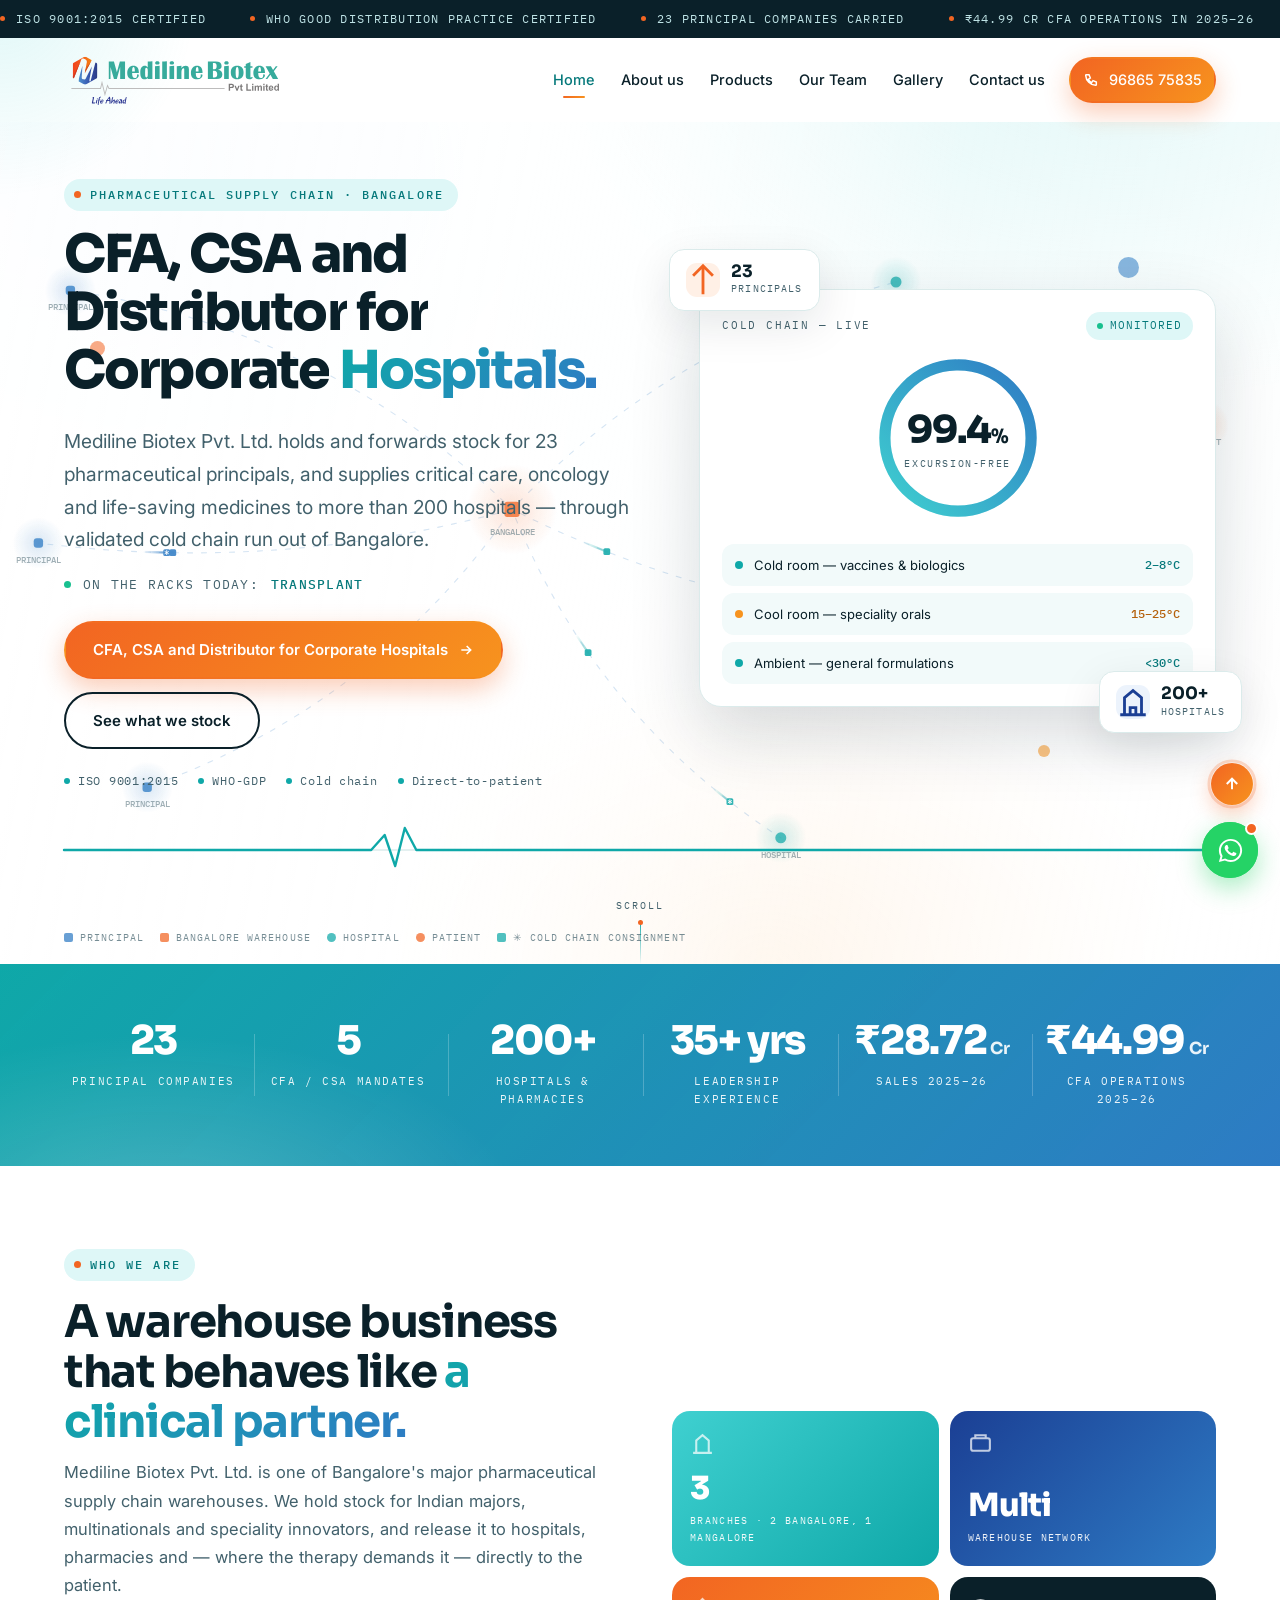
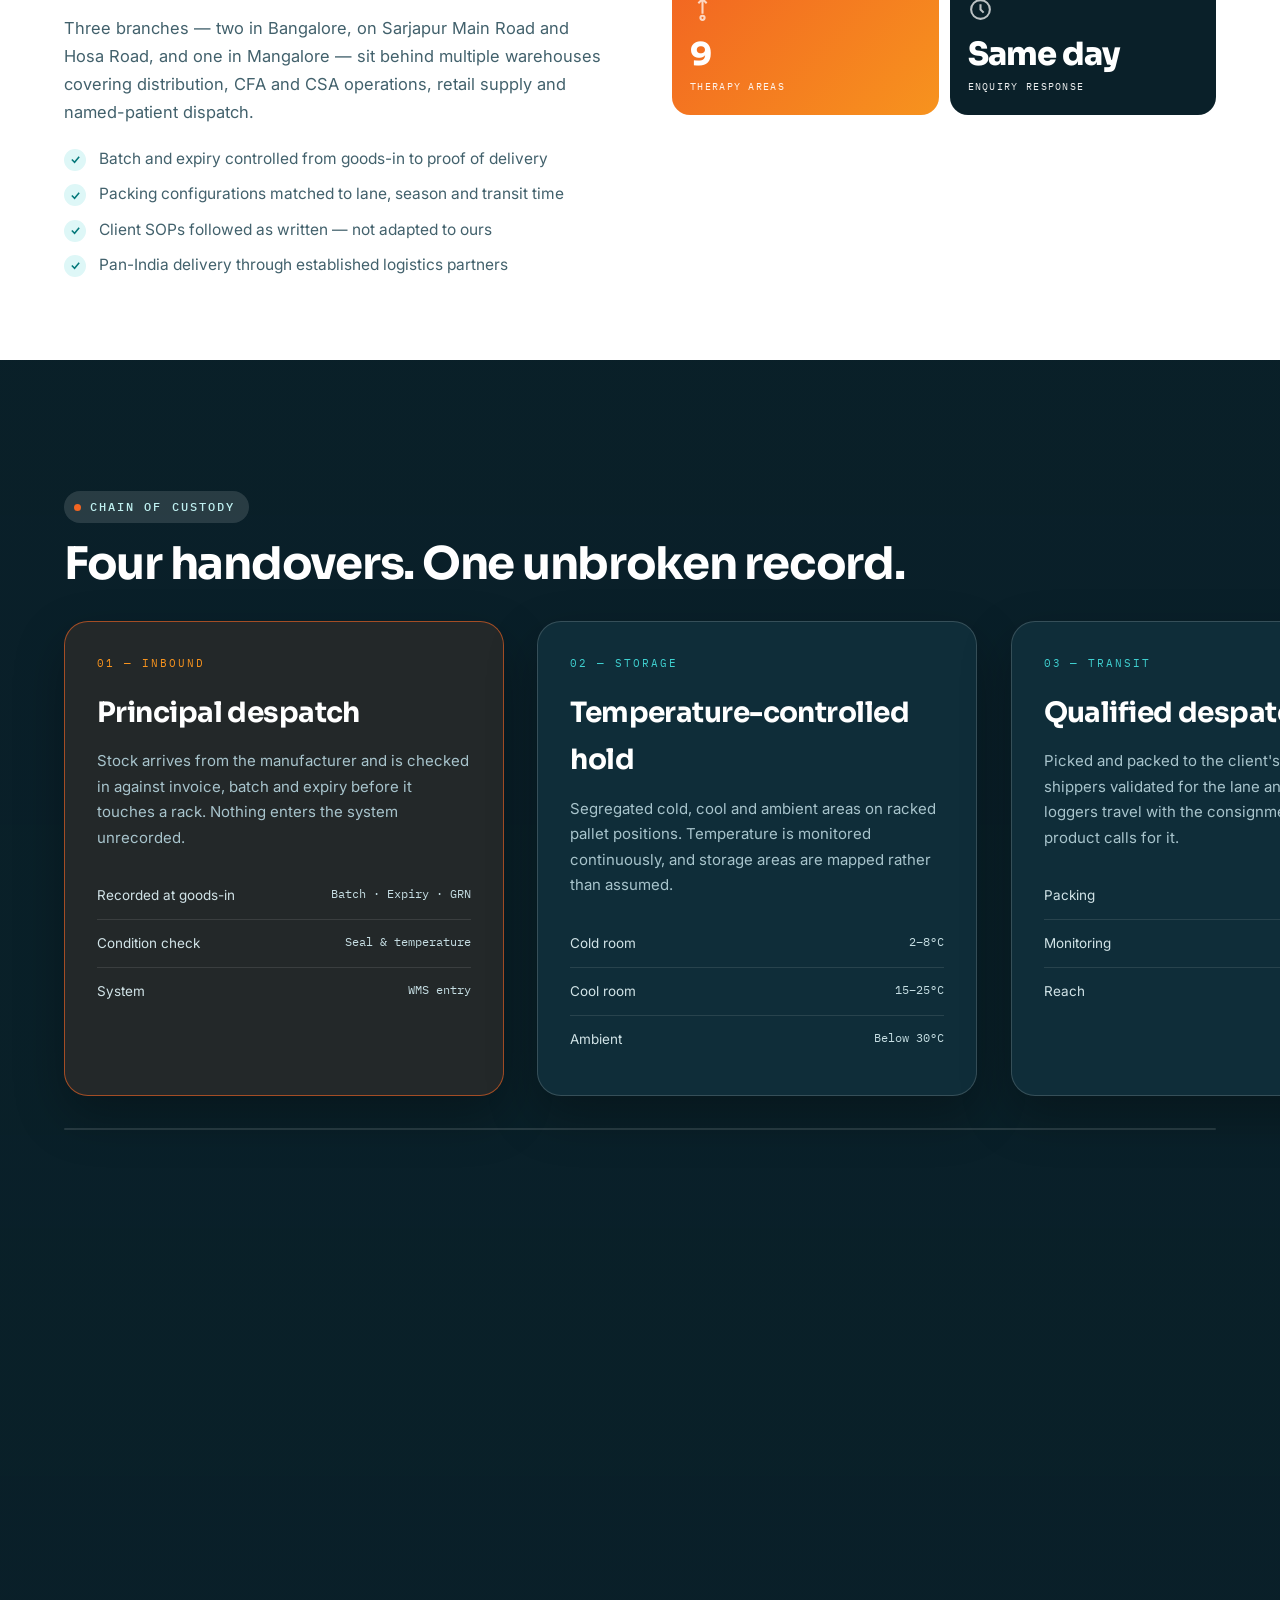
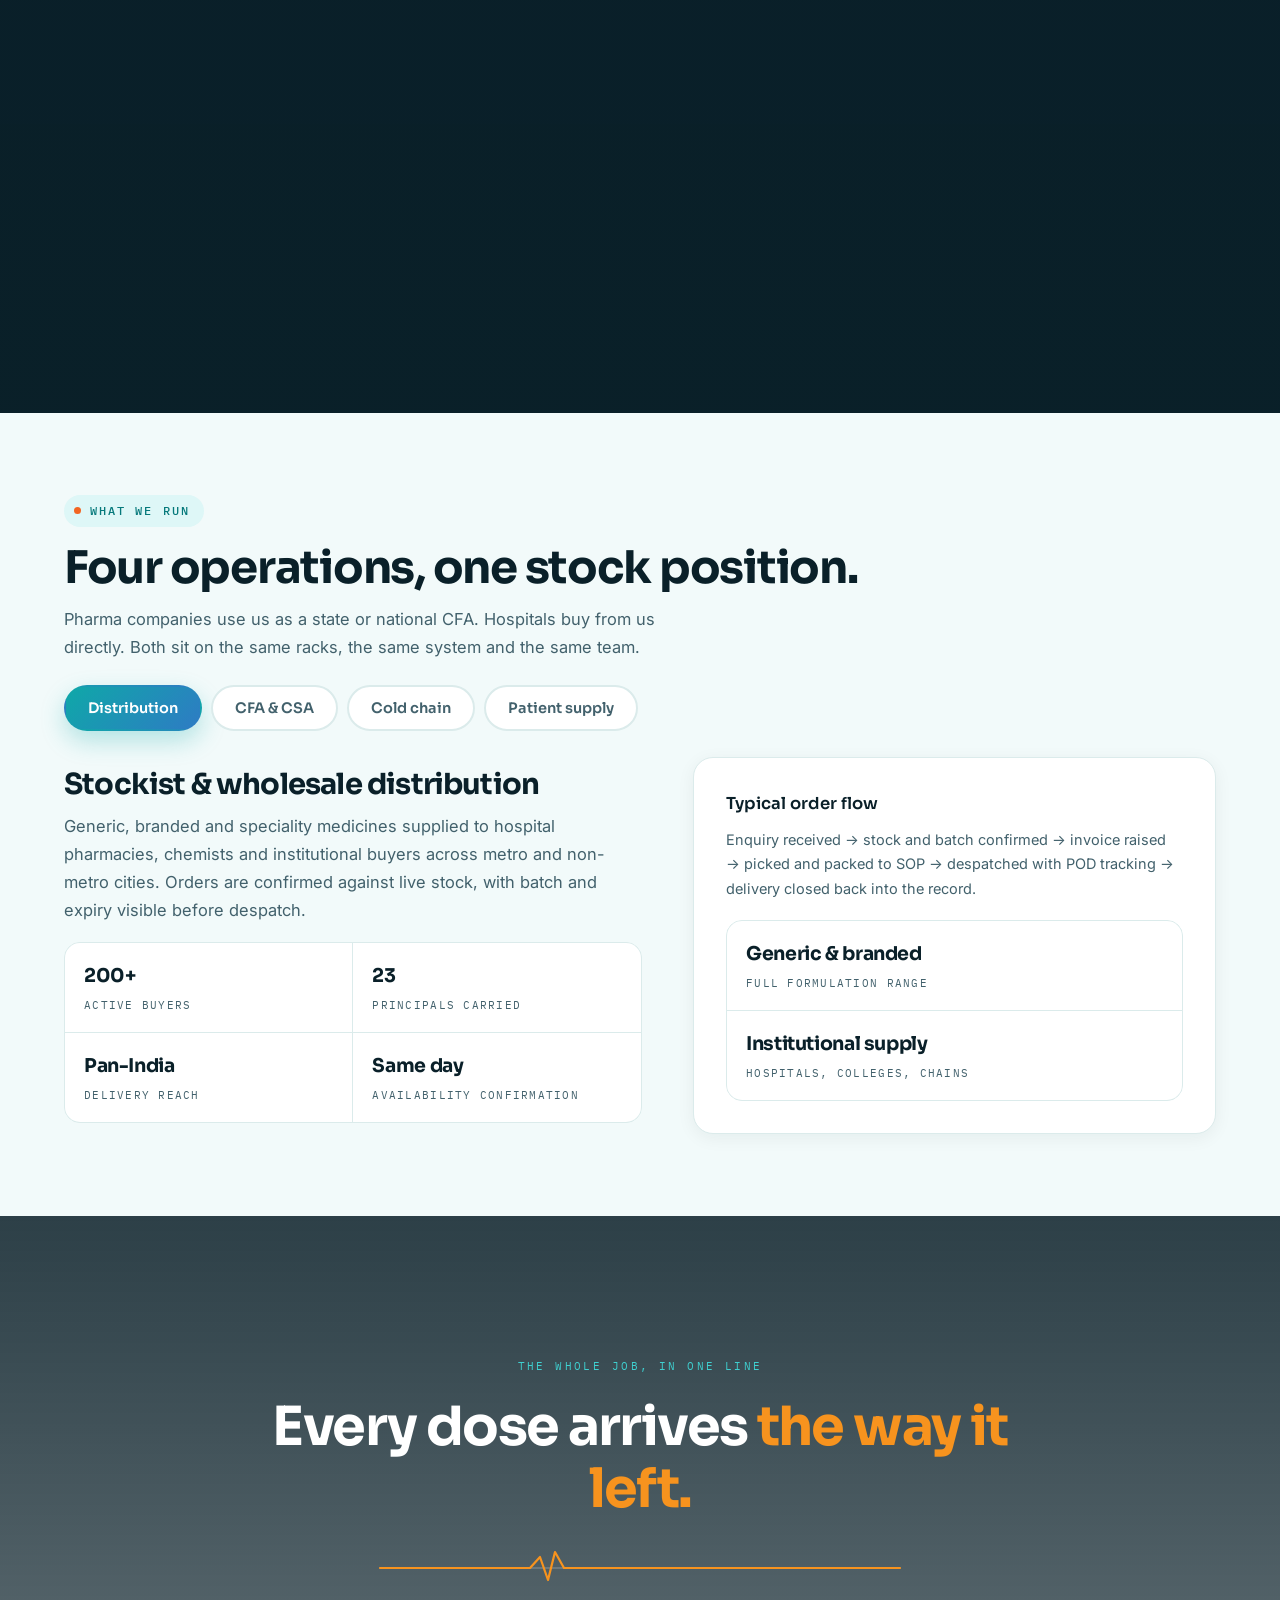
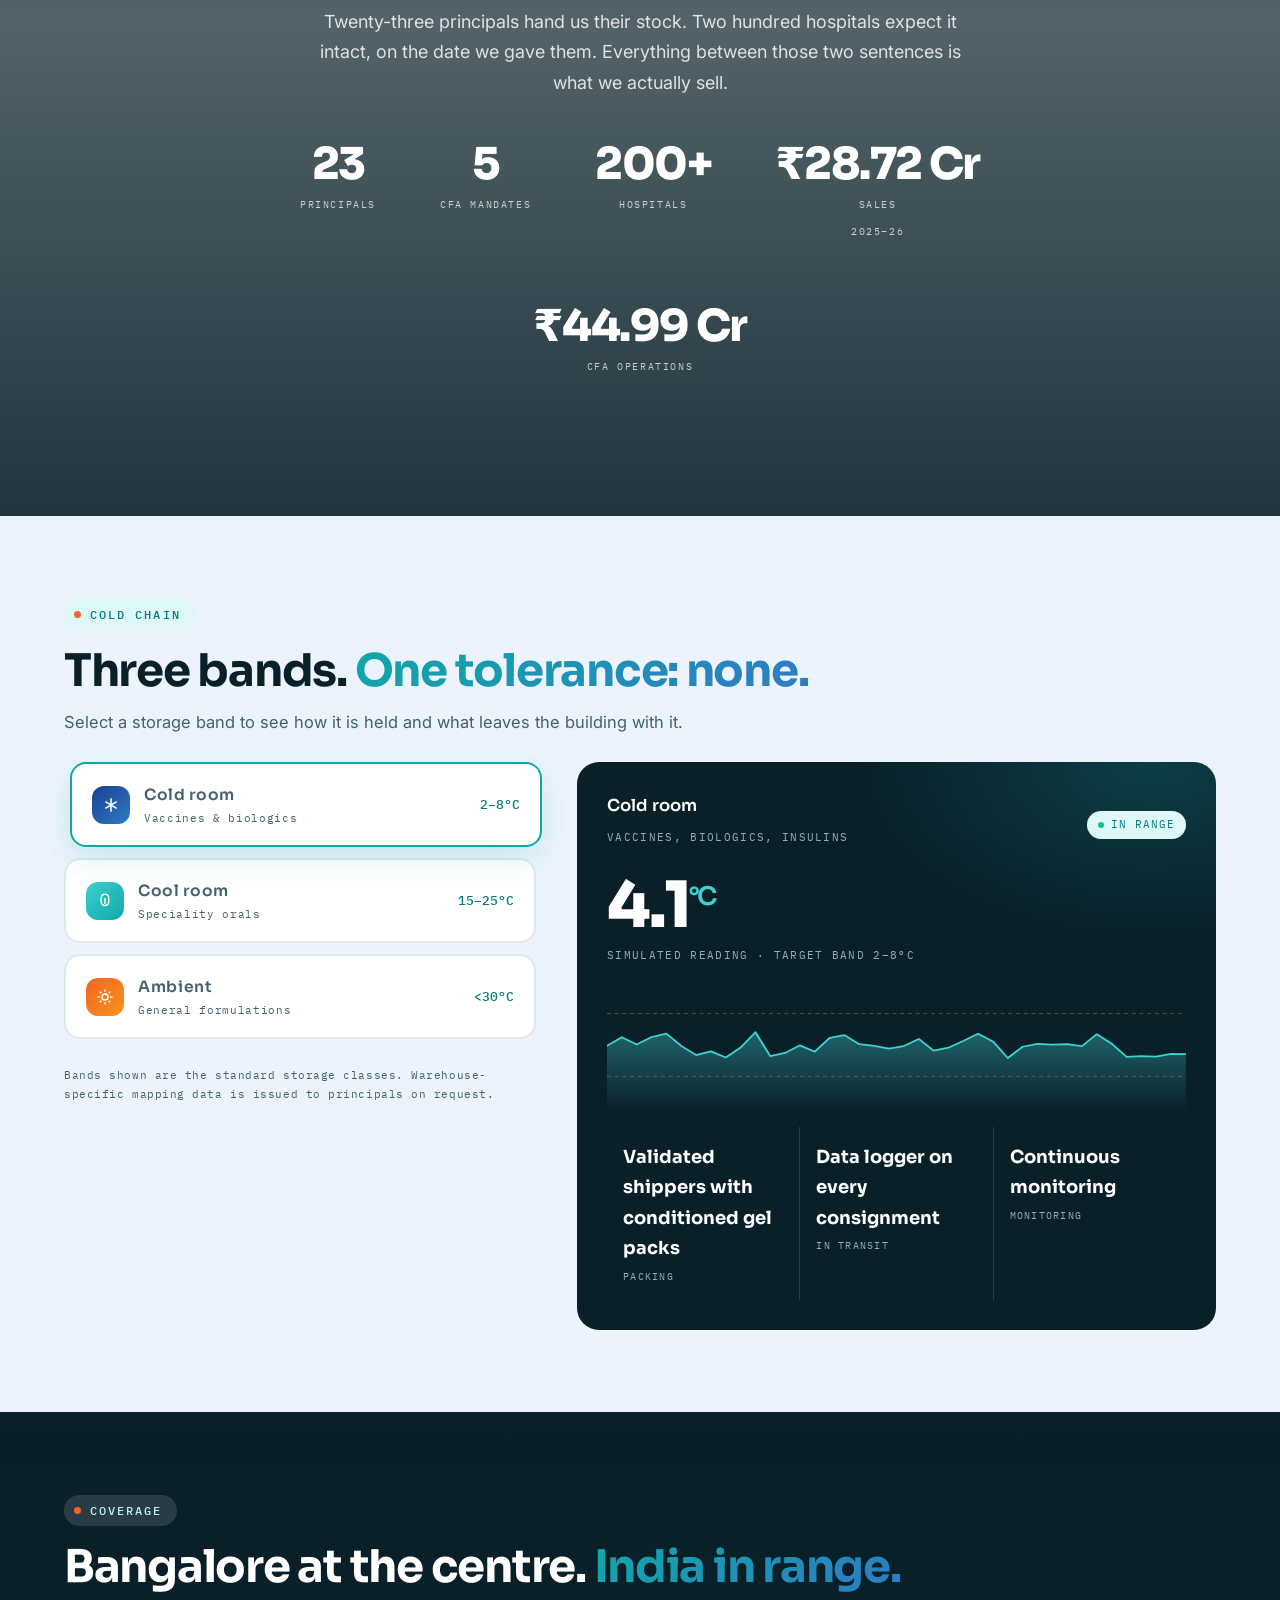
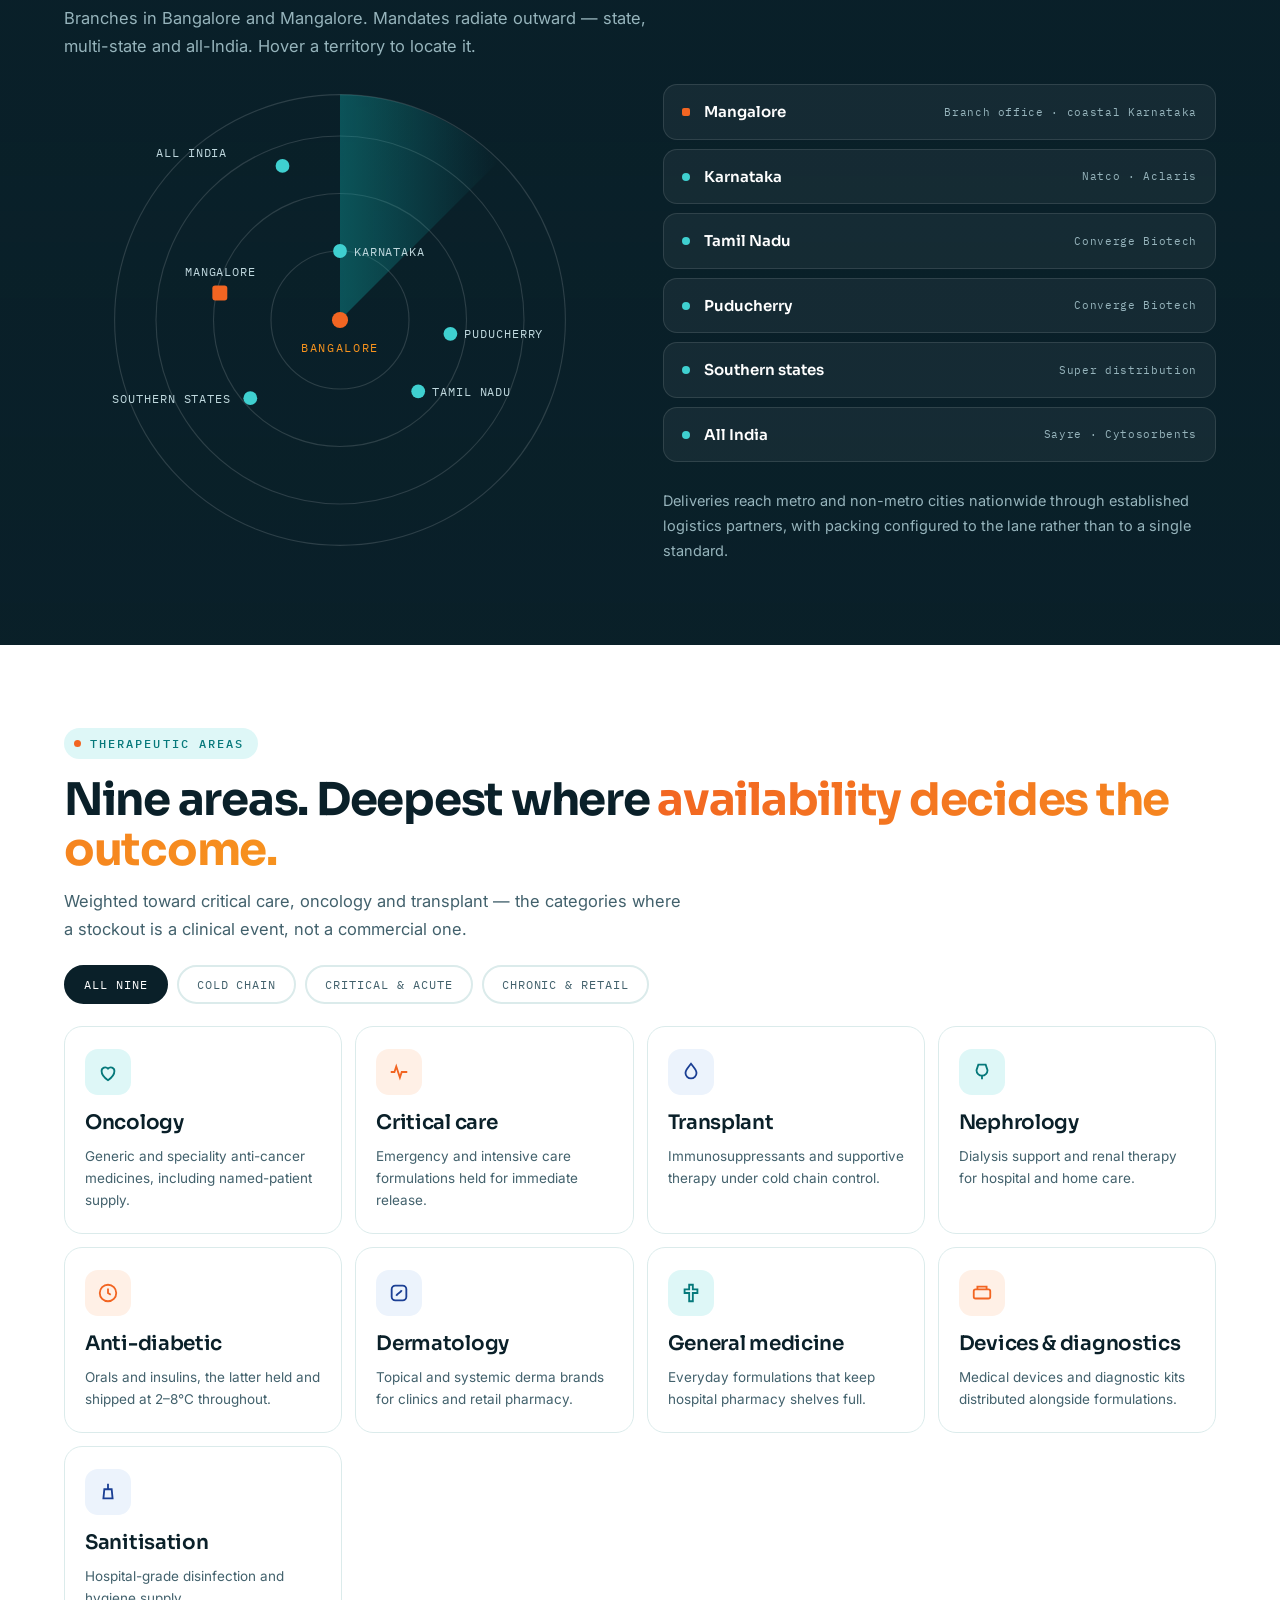
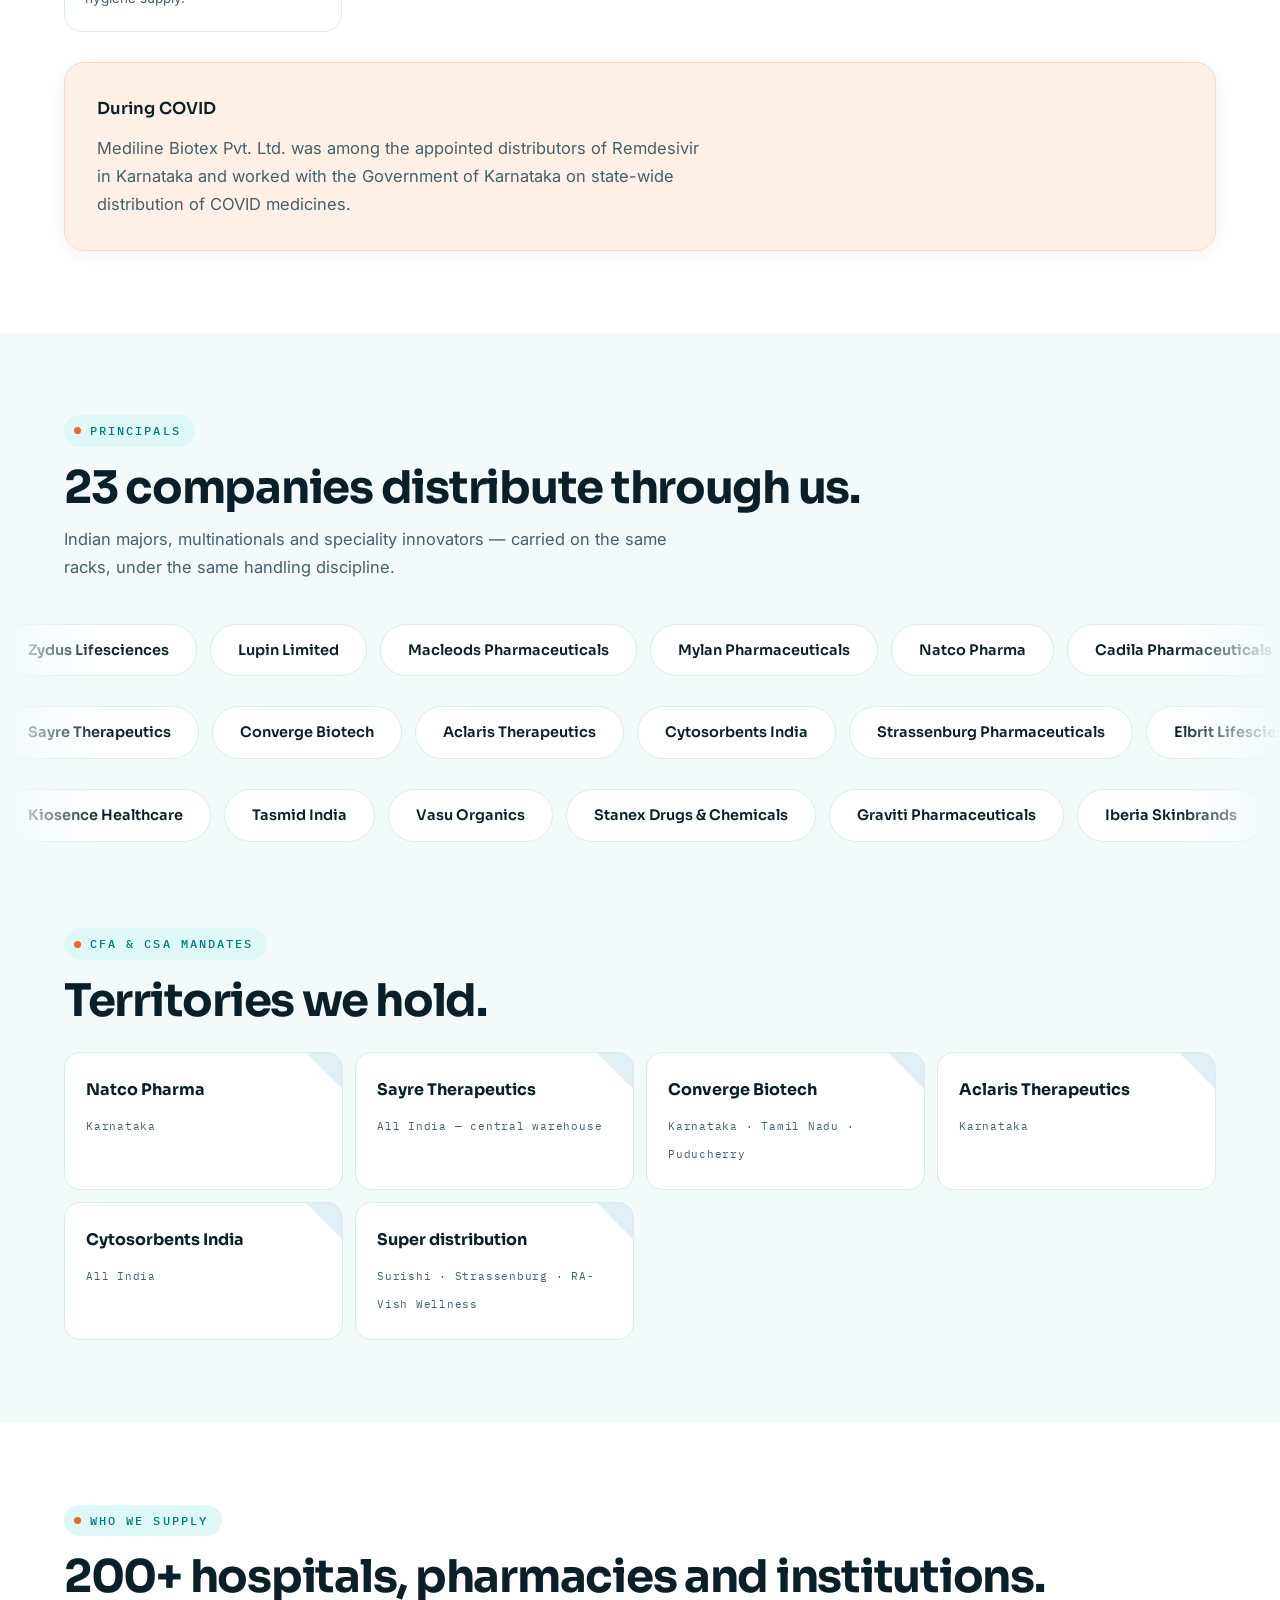
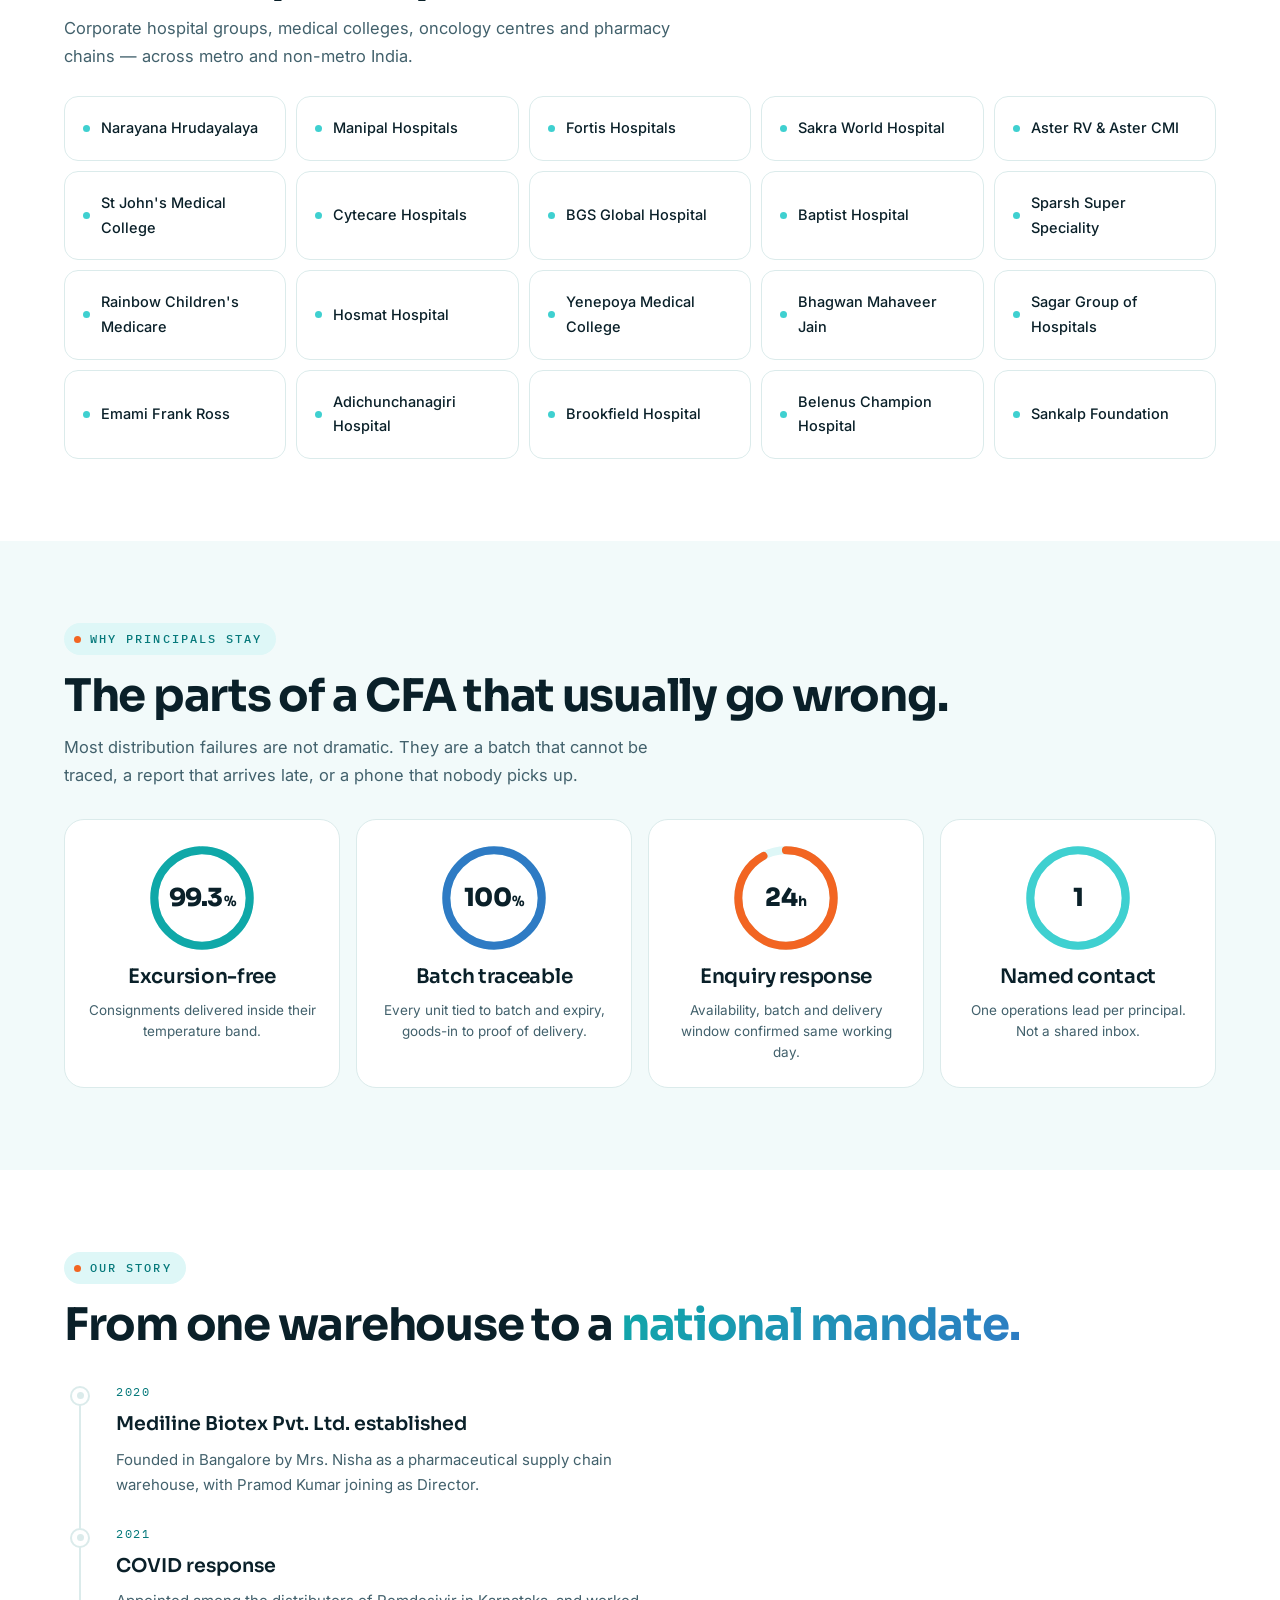
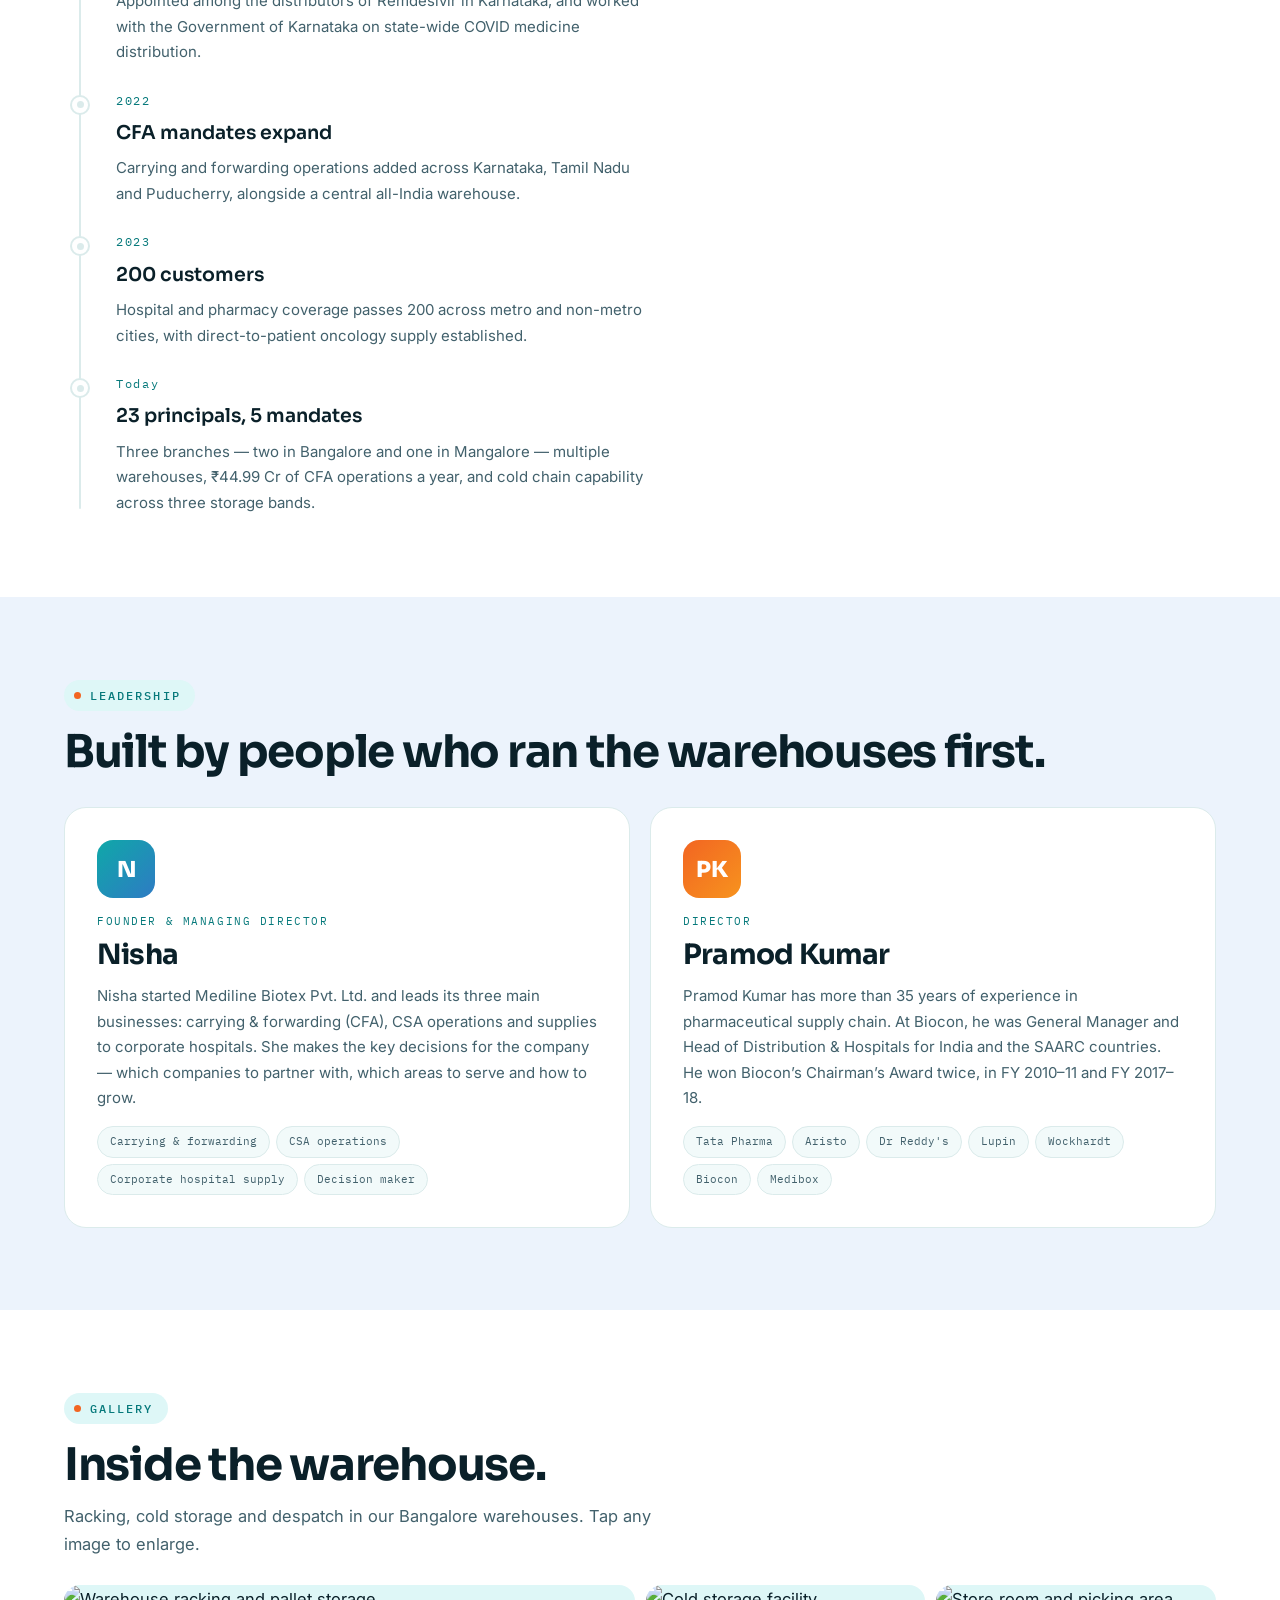
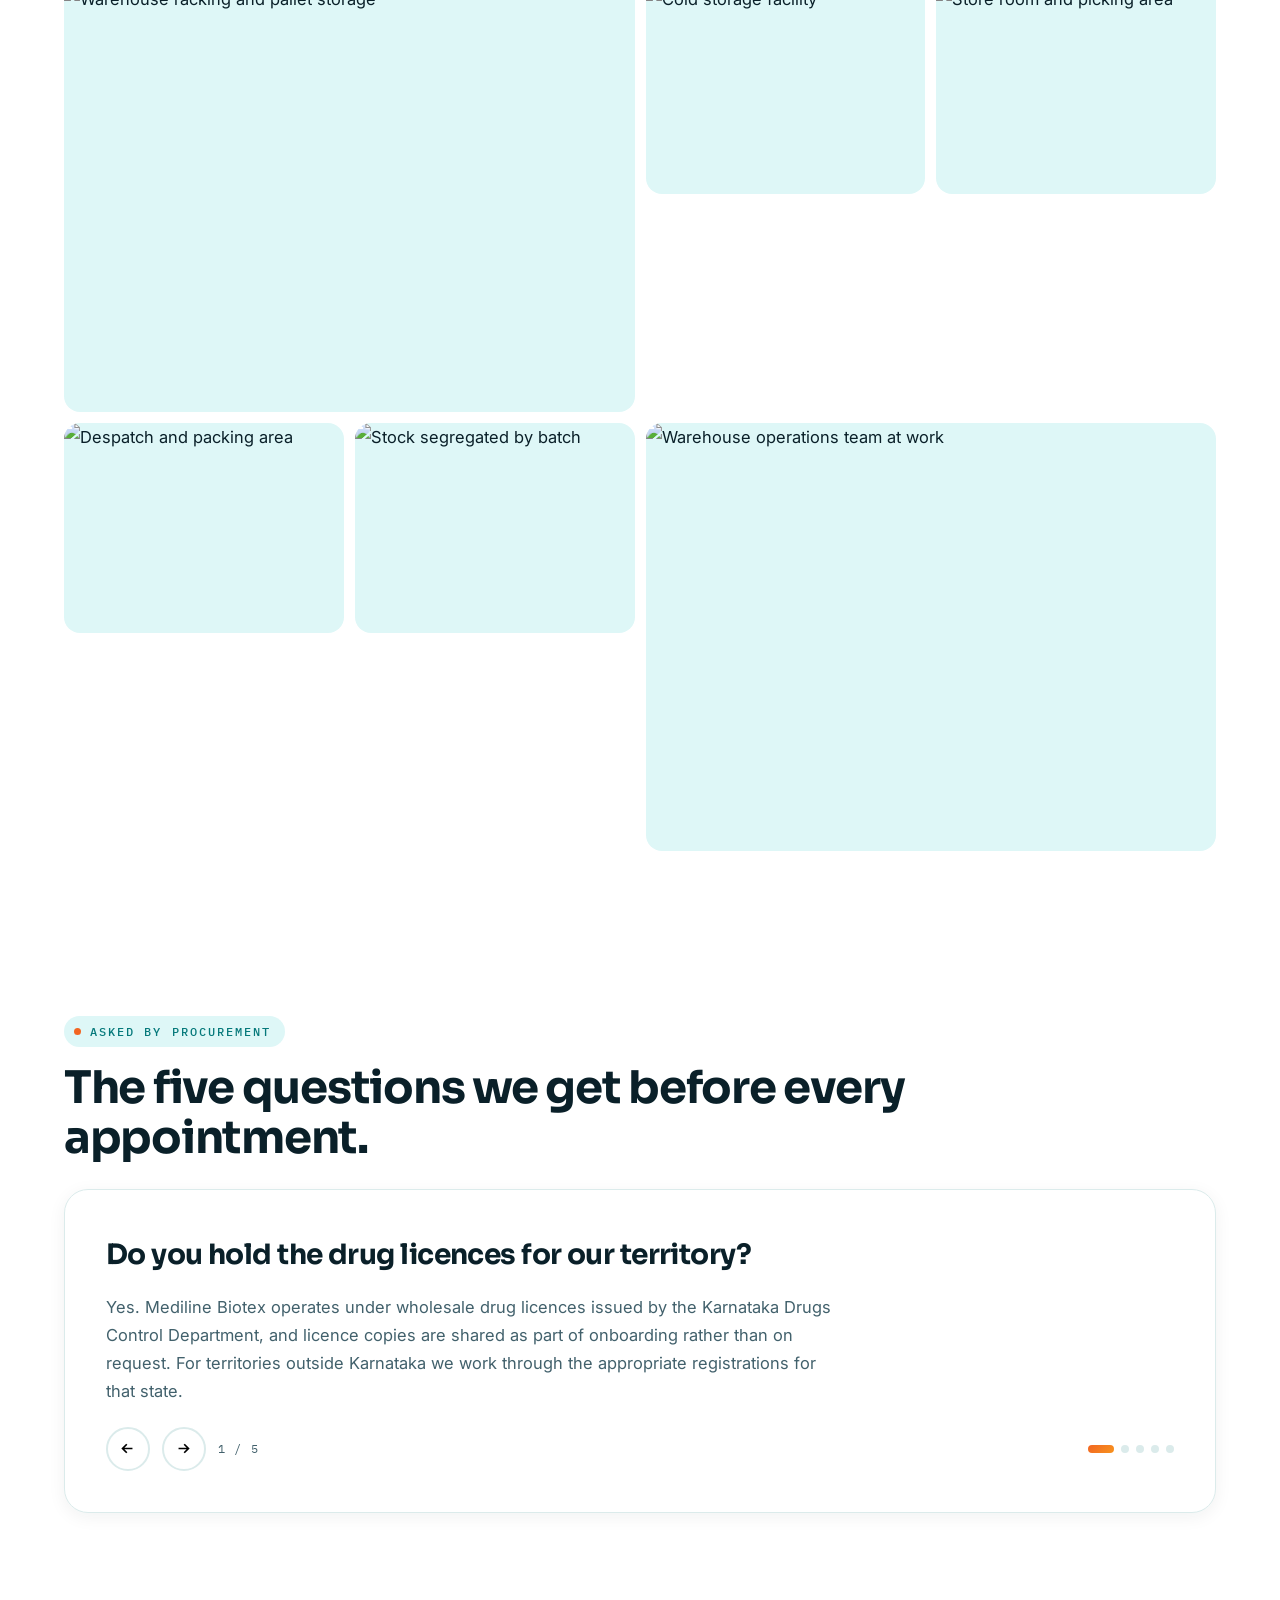
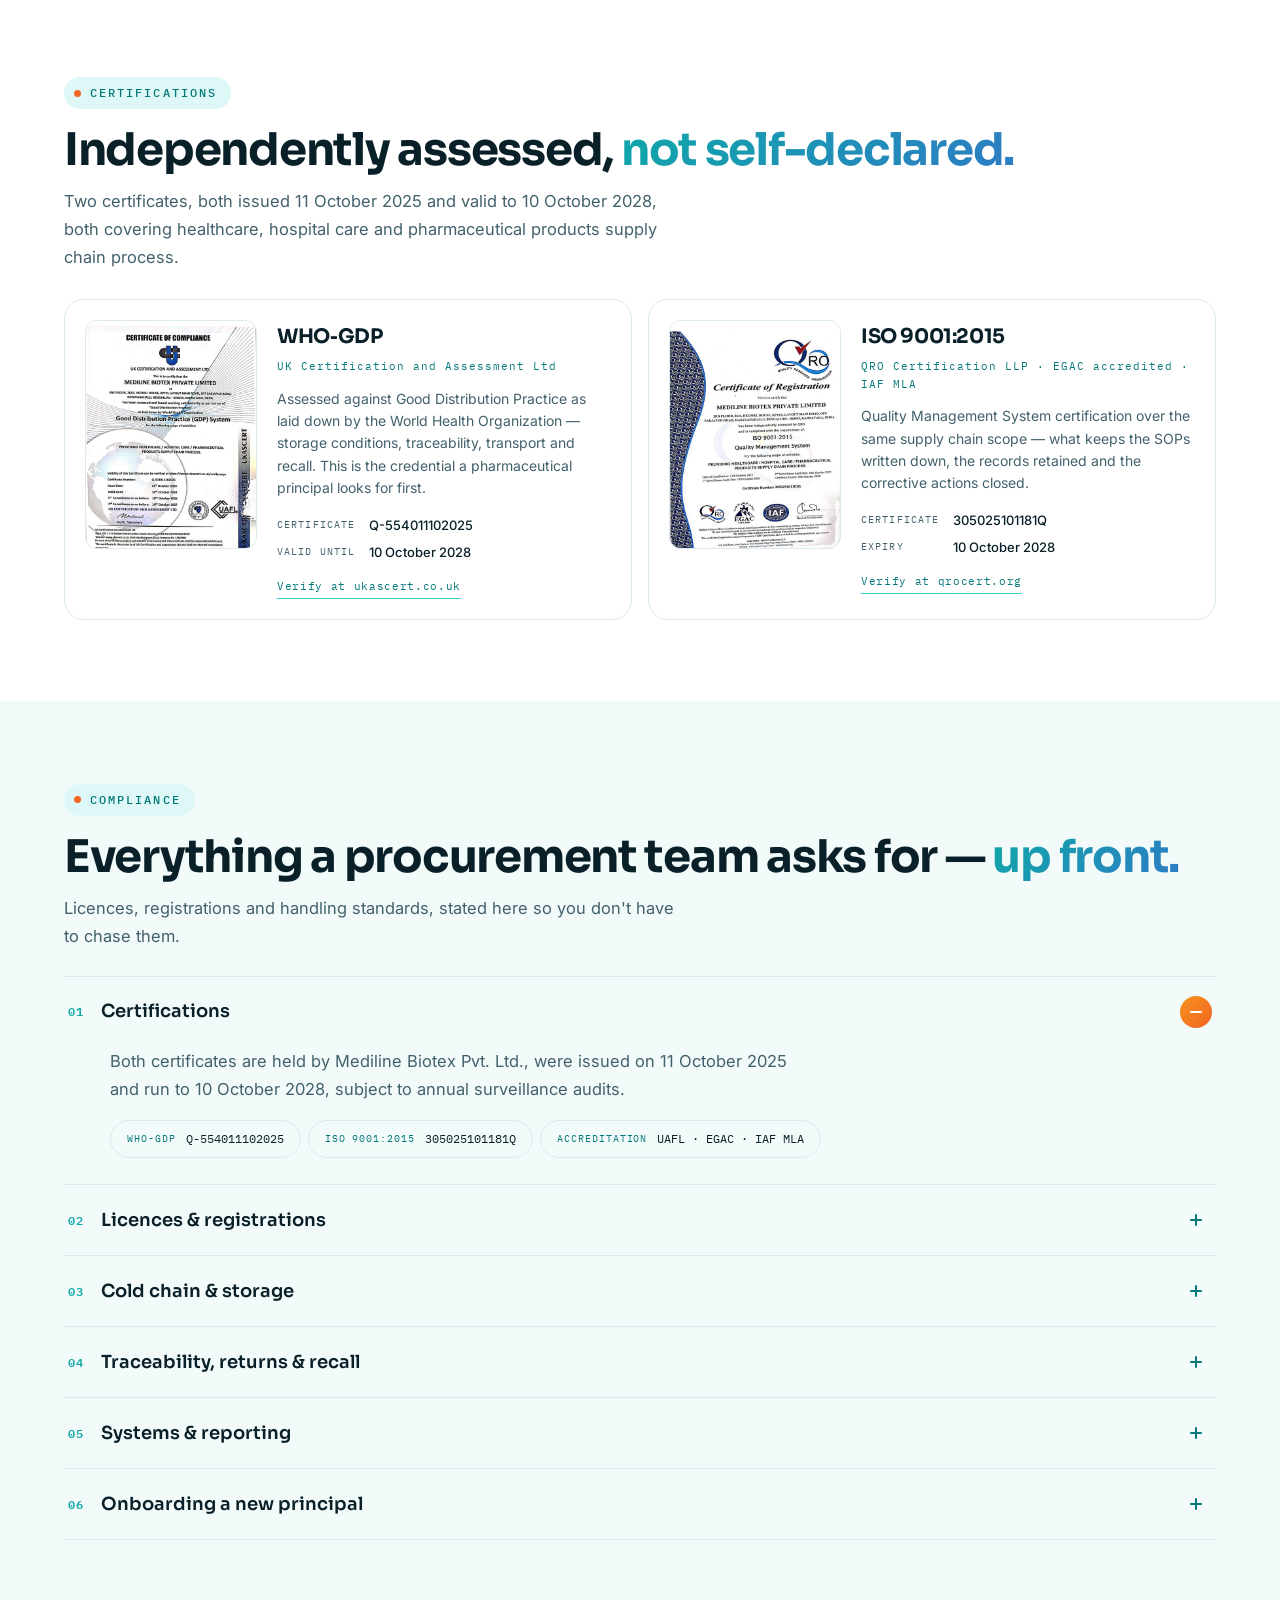
==== commit 63f1e13d: "v1" ====
--- a/index.html
+++ b/index.html
@@ -271,11 +271,11 @@
     <div class="hero-grid">
       <div>
         <p class="eyebrow"><i></i> Pharmaceutical supply chain · Bangalore</p>
-        <h1 class="h1" data-split>CFA, CSA and distributor for corporate <em class="grad-text">hospitals.</em></h1>
+        <h1 class="h1" data-split>CFA, CSA and Distributor for Corporate <em class="grad-text">Hospitals.</em></h1>
         <p class="lede" style="margin-top:24px">Mediline Biotex Pvt. Ltd. holds and forwards stock for 23 pharmaceutical principals, and supplies critical care, oncology and life-saving medicines to more than 200 hospitals &mdash; through validated cold chain run out of Bangalore.</p>
         <p class="rotator"><u></u> On the racks today: <b data-rotate="Oncology|Critical care|Transplant|Insulins|Nephrology|Diagnostics">Oncology</b></p>
         <div class="hero-cta">
-          <a class="btn btn-warm" href="contact">CFA, CSA and distributor for corporate hospitals
+          <a class="btn btn-warm" href="contact">CFA, CSA and Distributor for Corporate Hospitals
             <svg viewBox="0 0 24 24" fill="none" stroke="currentColor" stroke-width="2.4"><path d="M5 12h14M13 6l6 6-6 6"/></svg></a>
           <a class="btn btn-out" href="products">See what we stock</a>
         </div>
@@ -734,12 +734,11 @@
     <div class="ppl">
       <div class="person rv-l" data-tilt><div class="av">N</div><p class="role">Founder &amp; Managing Director</p>
         <h3 class="h2" style="font-size:28px;margin:0">Nisha</h3>
-        <p>Nisha founded Mediline Biotex Pvt. Ltd. and heads the three businesses at its core: carrying &amp; forwarding operations, CSA operations and corporate hospital supplies. She oversees how principals&rsquo; stock is received, held and released under each CFA and CSA mandate, and how it reaches the corporate hospital groups the company serves. As the organisation&rsquo;s decision maker, she sets the direction on which principals to partner with, which territories to take on and where to build capacity.</p>
+        <p>Nisha started Mediline Biotex Pvt. Ltd. and leads its three main businesses: carrying &amp; forwarding (CFA), CSA operations and supplies to corporate hospitals. She makes the key decisions for the company &mdash; which companies to partner with, which areas to serve and how to grow.</p>
         <div class="chips"><span>Carrying &amp; forwarding</span><span>CSA operations</span><span>Corporate hospital supply</span><span>Decision maker</span></div></div>
       <div class="person warm rv-r" data-tilt><div class="av">PK</div><p class="role">Director</p>
         <h3 class="h2" style="font-size:28px;margin:0">Pramod Kumar</h3>
-        <p>More than thirty-five years in pharmaceutical supply chain. At Biocon he rose to General Manager and Head of Distribution &amp; Hospitals for the branded formulation business across India and SAARC. His work there earned the Chairman&rsquo;s Award twice &mdash; in FY 2010&ndash;11 and again in FY 2017&ndash;18 &mdash; presented by Biocon founder Kiran Mazumdar-Shaw for stellar performance. Two awards, seven years apart: recognition for sustained delivery, not a single good year.</p>
-        <div class="award"><span class="aw-ico"><svg viewBox="0 0 24 24" fill="none" stroke="currentColor" stroke-width="2" stroke-linecap="round" stroke-linejoin="round" aria-hidden="true"><path d="M8 21h8M12 17v4M7 4h10v5a5 5 0 01-10 0V4zM7 6H4v1.5A3.5 3.5 0 007.5 11M17 6h3v1.5a3.5 3.5 0 01-3.5 3.5"/></svg></span><span><b>Chairman&rsquo;s Award &times; 2</b><small>Biocon &middot; <span class="nw">FY 2010&ndash;11</span> &amp; <span class="nw">FY 2017&ndash;18</span></small></span></div>
+        <p>Pramod Kumar has more than 35 years of experience in pharmaceutical supply chain. At Biocon, he was General Manager and Head of Distribution &amp; Hospitals for India and the SAARC countries. He won Biocon&rsquo;s Chairman&rsquo;s Award twice, in FY 2010&ndash;11 and FY 2017&ndash;18.</p>
         <div class="chips"><span>Tata Pharma</span><span>Aristo</span><span>Dr Reddy's</span><span>Lupin</span><span>Wockhardt</span><span>Biocon</span><span>Medibox</span></div></div>
     </div>
   </div>
